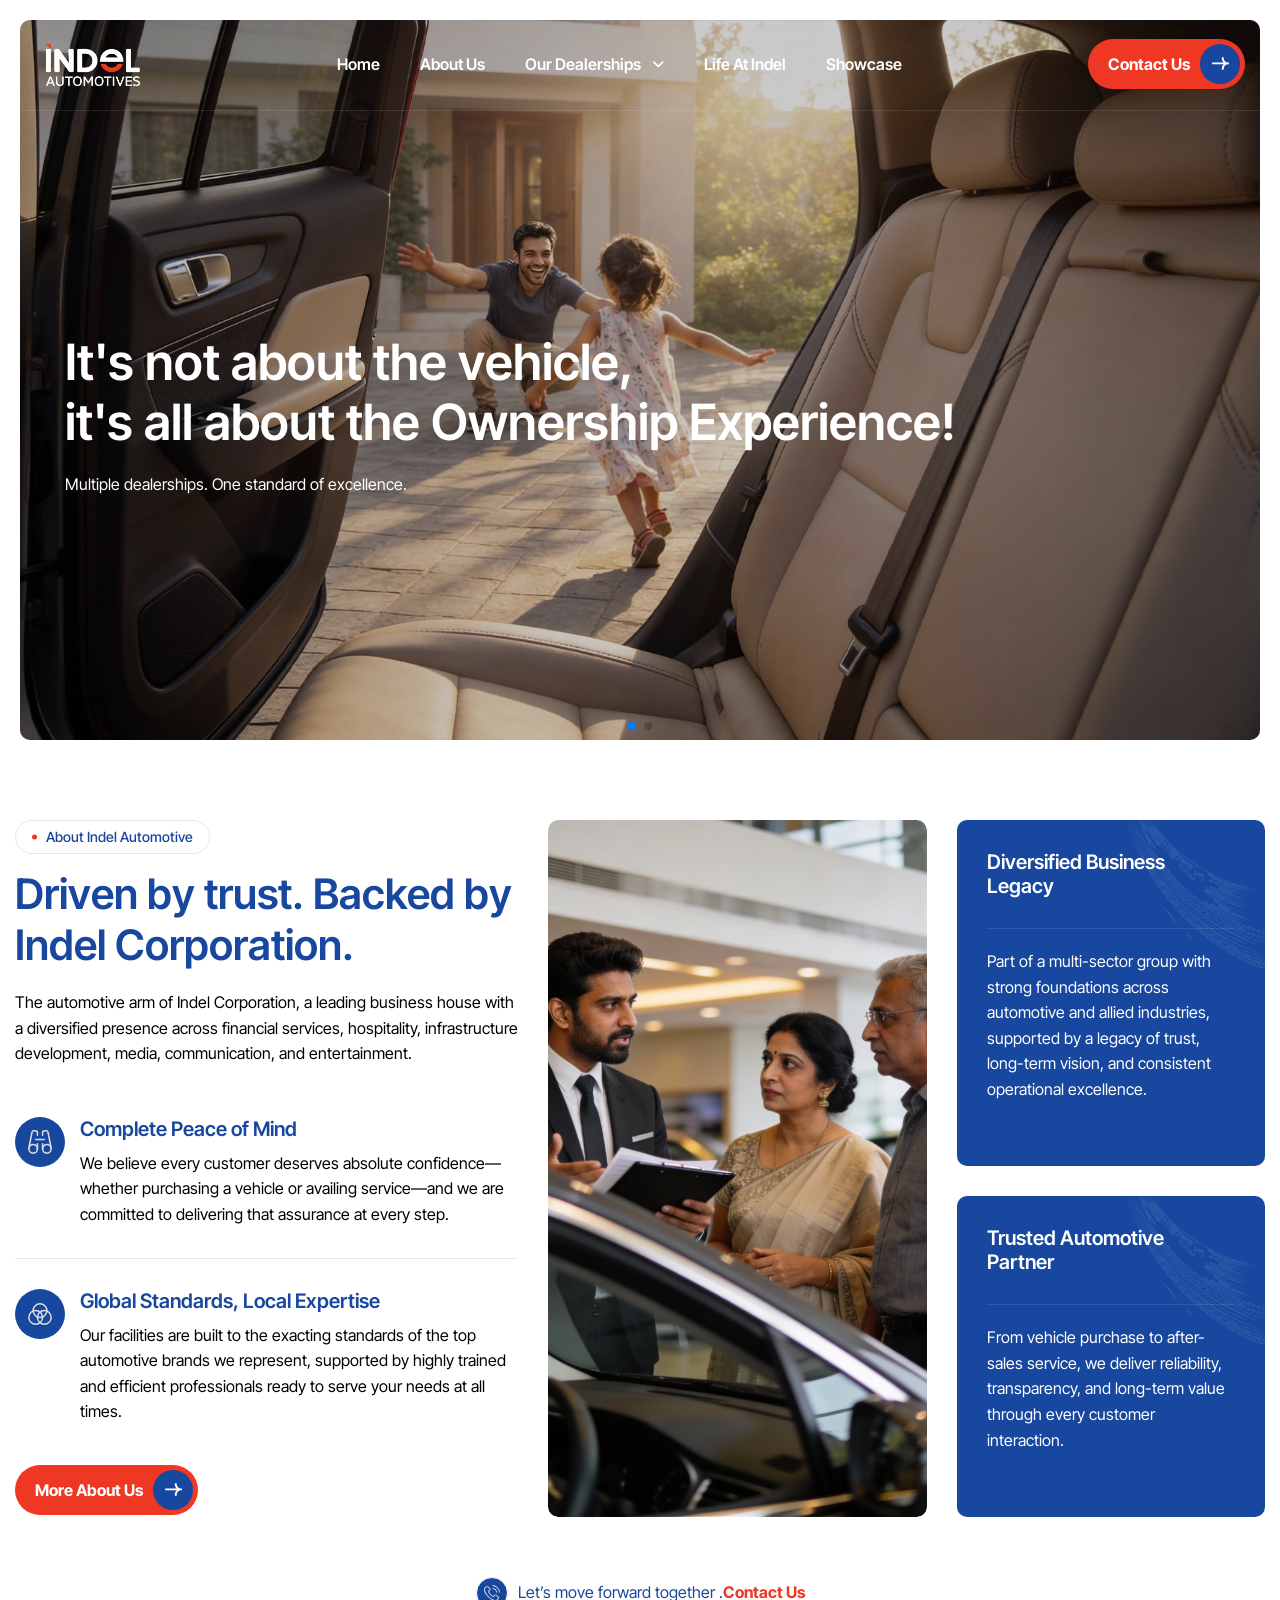
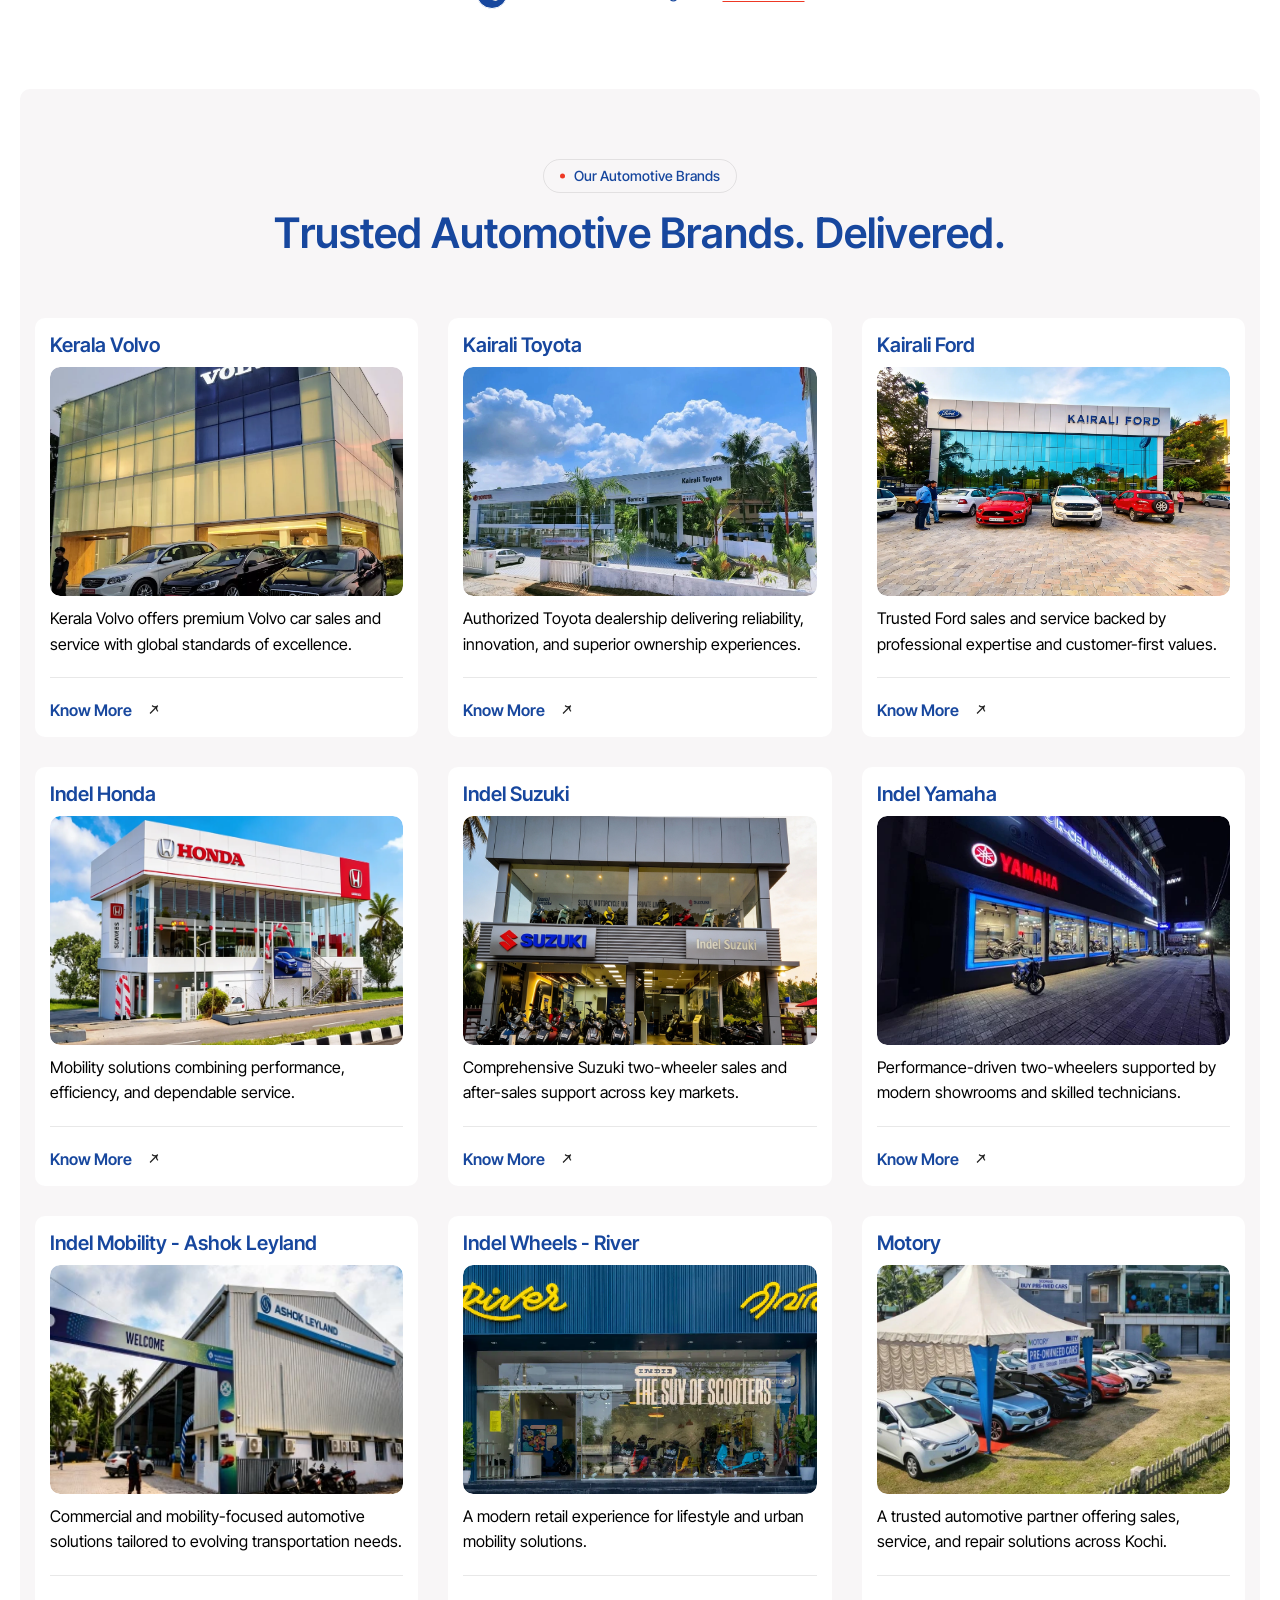
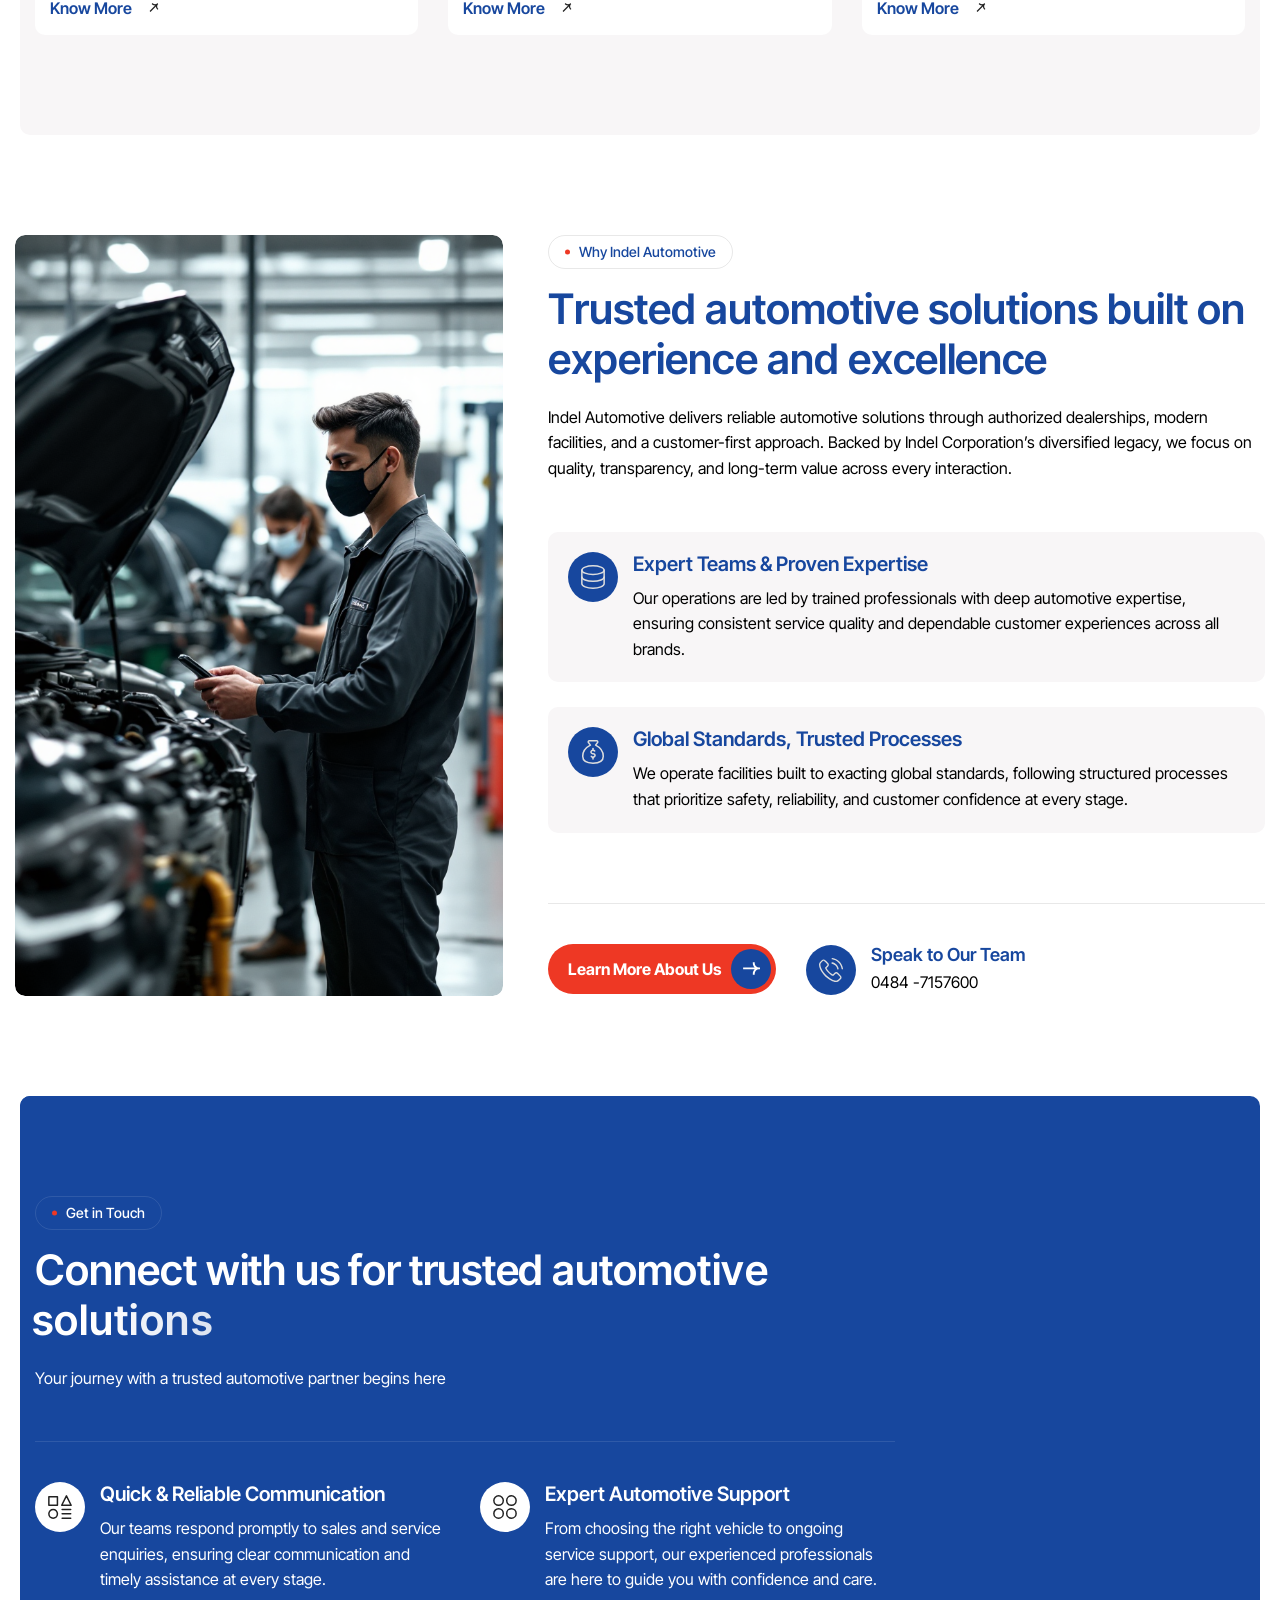
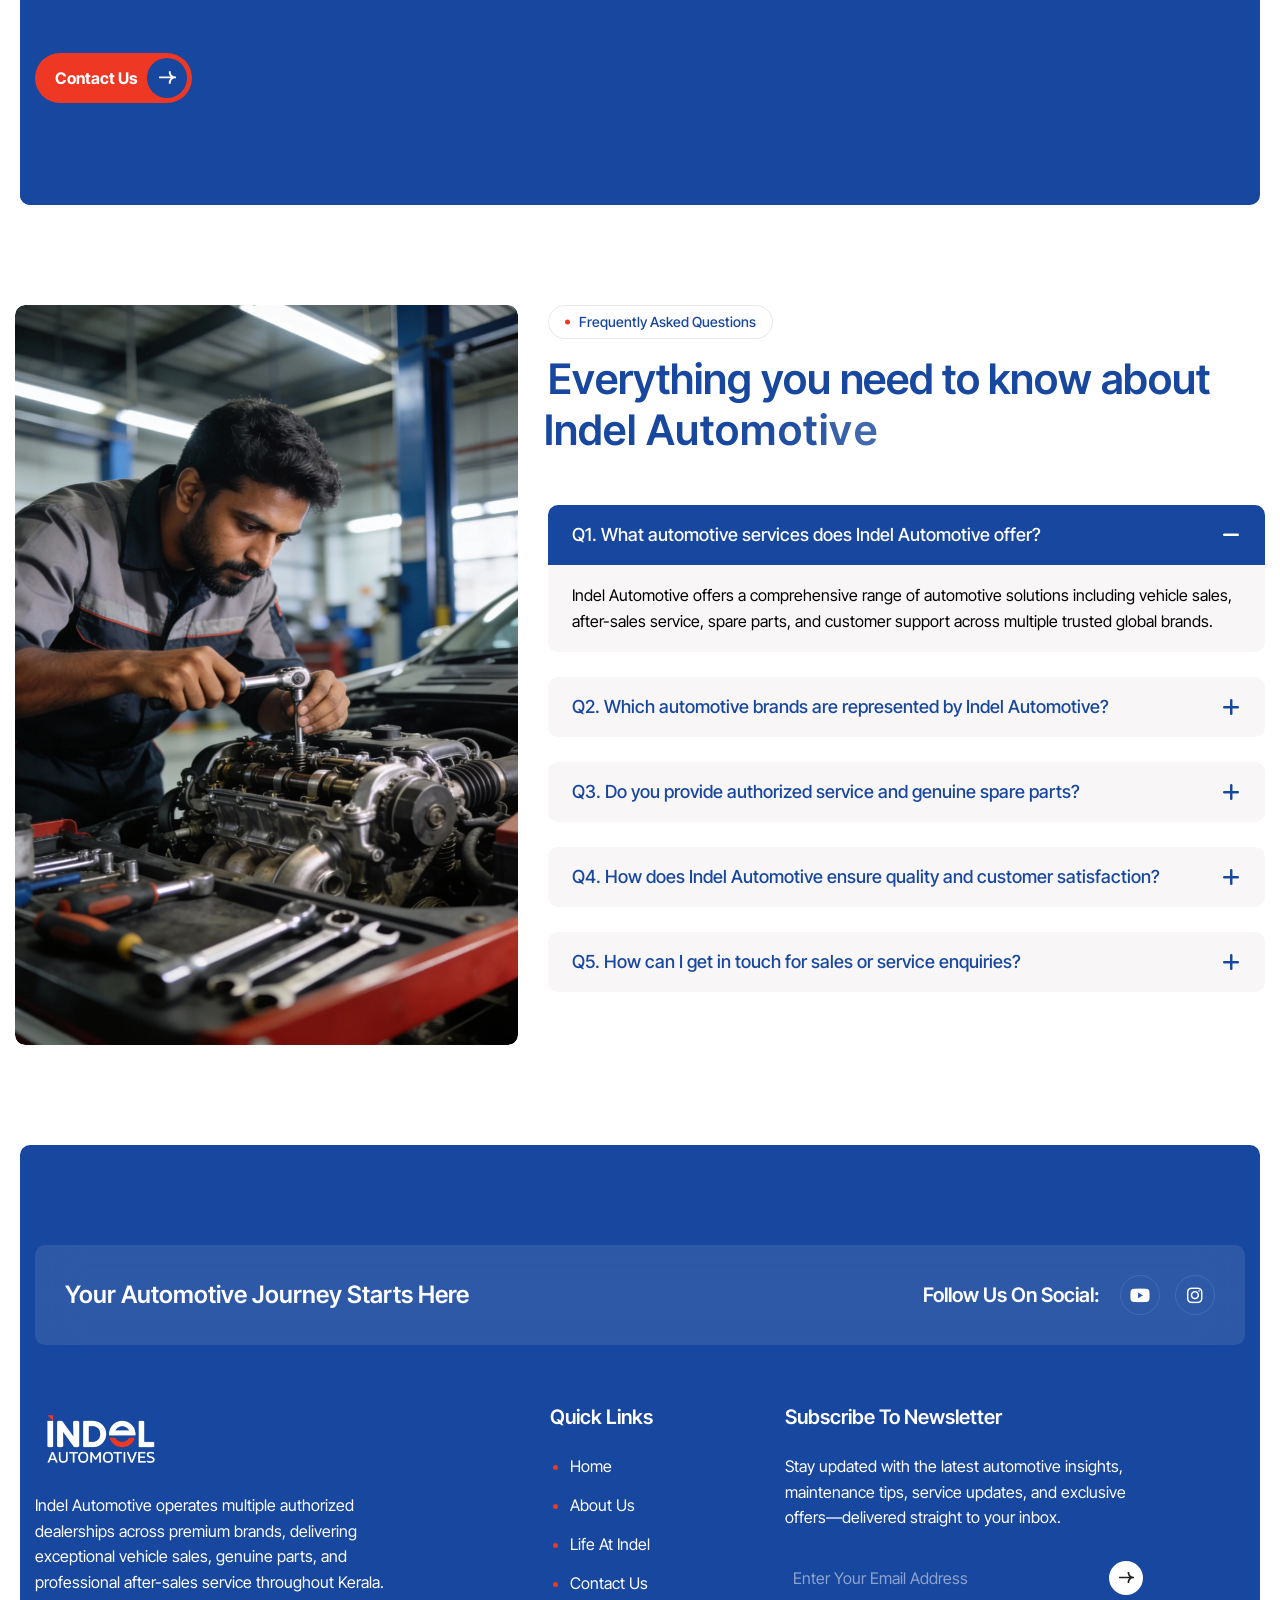
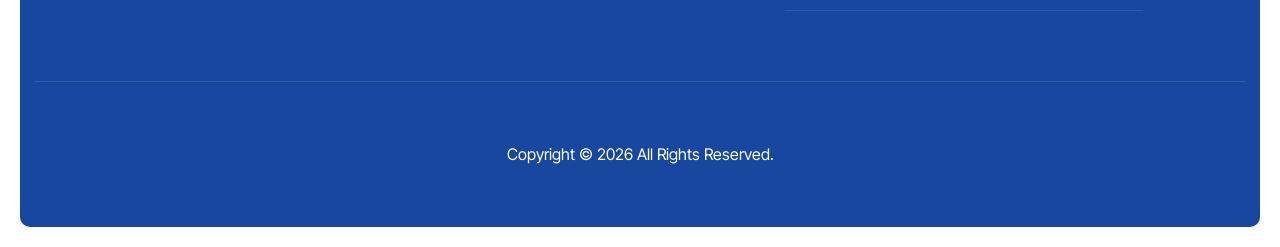
==== index.html @ 5152fe46 "meta title update" ====
<!doctype html>
<html lang="zxx">
  <head>
    <!-- Meta -->
    <meta charset="utf-8" />
    <meta http-equiv="X-UA-Compatible" content="IE=edge" />
    <meta
      name="viewport"
      content="width=device-width, initial-scale=1.0, maximum-scale=1"
    />
    <meta
      name="description"
      content="Indel Automotives offers trusted vehicle sales, after-sales service, and genuine parts across major brands in Kerala. Experience excellence in automotive ownership."
    />
    <meta name="keywords" content="" />
    <meta name="author" content="Awaiken" />
    <!-- Page Title -->
    <title>Indel Automotives</title>
    <link rel="canonical" href="https://indelauto.com" />
    <!-- Favicon Icon -->
    <link
      rel="shortcut icon"
      type="image/x-icon"
      href="images/fav-Icon-2.png"
    />

    <!-- Google reCapthca-->
    <script src="https://www.google.com/recaptcha/api.js" async defer></script>
    <!-- Google reCapthca-->
    <script src="https://www.google.com/recaptcha/api.js" async defer></script>
    <!-- Google Fonts Css-->
    <link rel="preconnect" href="https://fonts.googleapis.com" />
    <link rel="preconnect" href="https://fonts.gstatic.com" crossorigin />
    <link
      href="https://fonts.googleapis.com/css2?family=Inter+Tight:ital,wght@0,100..900;1,100..900&display=swap"
      rel="stylesheet"
    />
    <!-- Bootstrap Css -->
    <link href="css/bootstrap.min.css" rel="stylesheet" media="screen" />
    <!-- SlickNav Css -->
    <link href="css/slicknav.min.css" rel="stylesheet" />
    <!-- Swiper Css -->
    <link rel="stylesheet" href="css/swiper-bundle.min.css" />
    <!-- Font Awesome Icon Css-->
    <link href="css/all.min.css" rel="stylesheet" media="screen" />
    <!-- Animated Css -->
    <link href="css/animate.css" rel="stylesheet" />
    <!-- Magnific Popup Core Css File -->
    <link rel="stylesheet" href="css/magnific-popup.css" />
    <!-- Mouse Cursor Css File -->
    <link rel="stylesheet" href="css/mousecursor.css" />
    <!-- Main Custom Css -->
    <link href="css/custom.css" rel="stylesheet" media="screen" />
  </head>
  <body>
    <!-- Preloader Start -->
    <div class="preloader">
      <div class="loading-container">
        <div class="loading"></div>
        <div id="loading-icon">
          <img src="images/automotive_logo.png" alt="" />
        </div>
      </div>
    </div>
    <!-- Preloader End -->

    <!-- Header Start -->
    <header class="main-header">
      <div class="header-sticky bg-section">
        <nav class="navbar navbar-expand-lg">
          <div class="container">
            <!-- Logo Start -->
            <a class="navbar-brand" href="./">
              <img src="images/automotive_logo.png" alt="Logo" />
            </a>
            <!-- Logo End -->

            <!-- Main Menu Start -->
            <div class="collapse navbar-collapse main-menu">
              <div class="nav-menu-wrapper">
                <ul class="navbar-nav mr-auto" id="menu">
                  <li class="nav-item">
                    <a class="nav-link" href="index.html">Home</a>
                  </li>
                  <li class="nav-item">
                    <a class="nav-link" href="/about-us">About Us</a>
                    <!-- <li class="nav-item"><a class="nav-link" href="/contact-us">Contact Us</a></li> -->
                  </li>

                  <li class="nav-item submenu">
                    <a class="nav-link" href="#">Our Dealerships </a>
                    <ul>
                      <li class="nav-item">
                        <a class="nav-link" href="/kerala-volvo"
                          >Kerala Volvo</a
                        >
                      </li>
                      <li class="nav-item">
                        <a class="nav-link" href="/kairali-toyota"
                          >Kairali Toyota</a
                        >
                      </li>
                      <li class="nav-item">
                        <a class="nav-link" href="/kairali-ford"
                          >Kairali Ford</a
                        >
                      </li>
                      <li class="nav-item">
                        <a class="nav-link" href="/indel-honda">Indel Honda</a>
                      </li>
                      <li class="nav-item">
                        <a class="nav-link" href="indel-suzuki">Indel Suzuki</a>
                      </li>
                      <li class="nav-item">
                        <a class="nav-link" href="/indel-yamaha"
                          >Indel Yamaha</a
                        >
                      </li>
                      <li class="nav-item">
                        <a class="nav-link" href="/indel-mobility"
                          >Indel Mobility - Ashok Leyland</a
                        >
                      </li>
                      <li class="nav-item">
                        <a class="nav-link" href="/indel-wheels"
                          >Indel Wheels - River</a
                        >
                      </li>
                      <li class="nav-item">
                        <a class="nav-link" href="/motory">Motory</a>
                      </li>
                    </ul>
                  </li>
                  <li class="nav-item">
                    <a class="nav-link" href="/life-at-indel">Life At Indel</a>
                  </li>
                  <li class="nav-item">
                    <a class="nav-link" href="/showcase">Showcase</a>
                  </li>
                  <!-- <li class="nav-item"><a class="nav-link" href="service-booking.html">Service Booking</a></li> -->
                  <!-- <li class="nav-item submenu"><a class="nav-link" href="#">Pages</a>
                                    <ul>
                                        <li class="nav-item"><a class="nav-link" href="course-single.html">Courses Details</a></li>
                                        <li class="nav-item"><a class="nav-link" href="blog-single.html">Blog Details</a></li>
                                        <li class="nav-item"><a class="nav-link" href="team.html">Our Team</a></li>
                                        <li class="nav-item"><a class="nav-link" href="team-single.html">Team Details</a></li>
                                        <li class="nav-item"><a class="nav-link" href="pricing.html">Pricing Plan</a></li>
                                        <li class="nav-item"><a class="nav-link" href="testimonials.html">Testimonials</a></li>
                                        <li class="nav-item"><a class="nav-link" href="image-gallery.html">Image Gallery</a></li>
                                        <li class="nav-item"><a class="nav-link" href="video-gallery.html">Video Gallery</a></li>
                                        <li class="nav-item"><a class="nav-link" href="faqs.html">FAQs</a></li>
                                        <li class="nav-item"><a class="nav-link" href="404.html">404</a></li>
                                    </ul>
                                </li> -->
                </ul>
              </div>

              <!-- Header Btn Start -->
              <div class="header-btn">
                <a href="/contact-us" class="btn-default btn-highlighted"
                  >Contact Us</a
                >
              </div>
              <!-- Header Btn End -->
            </div>
            <!-- Main Menu End -->
            <div class="navbar-toggle"></div>
          </div>
        </nav>
        <div class="responsive-menu"></div>
      </div>
    </header>
    <!-- Header End -->

    <!-- Hero Section Start -->
    <div class="home-banner-slider wow fadeInUp" data-wow-delay="0.2s">
      <div class="swiper">
        <div class="swiper-wrapper">
          <div class="swiper-slide">
            <div class="hero hero-1 bg-section dark-section parallaxie">
              <div class="container">
                <div class="row">
                  <div class="">
                    <!-- Hero Content Start -->
                    <div class="hero-content">
                      <!-- Hero Sub Heading Start -->
                      <!-- <div class="hero-sub-heading wow fadeInUp"> -->
                      <!-- Satisfy Client Images Start -->
                      <!-- <div class="satisfy-client-images">
                                <div class="satisfy-client-image">
                                    <figure class="image-anime">
                                        <img src="images/author-1.jpg" alt="">
                                    </figure>
                                </div>
                                <div class="satisfy-client-image">
                                    <figure class="image-anime">
                                        <img src="images/author-2.jpg" alt="">
                                    </figure>
                                </div>
                                <div class="satisfy-client-image">
                                    <figure class="image-anime">
                                        <img src="images/author-3.jpg" alt="">
                                    </figure>
                                </div>
                                 <div class="satisfy-client-image">
                                    <figure class="image-anime">
                                        <img src="images/author-4.jpg" alt="">
                                    </figure>
                                </div>
                            </div> -->
                      <!-- Satisfy Client Images End -->

                      <!-- Satisfy Client Content Start -->
                      <!-- <div class="satisfy-client-content">
                                <p>Master the Road with Confidence</p>
                            </div> -->
                      <!-- Satisfy Client Content End -->
                      <!-- </div> -->
                      <!-- Hero Sub Heading End -->

                      <!-- Section Title Start -->
                      <div class="section-title">
                        <h1 class="text-anime-style-3">
                          It's not about the vehicle,<br />
                          it's all about the Ownership Experience!
                        </h1>
                        <p class="wow fadeInUp" data-wow-delay="0.2s">
                          Multiple dealerships. One standard of excellence.
                        </p>
                      </div>
                      <!-- Section Title End -->

                      <!-- Hero Content Body Start -->
                      <div
                        class="hero-content-body wow fadeInUp"
                        data-wow-delay="0.4s"
                      >
                        <!-- Hero Button Start -->
                        <!-- <div class="hero-btn">
                                <a href="/contact-us" class="btn-default btn-highlighted">Book A Free Trail</a>
                            </div> -->
                        <!-- Hero Button End -->

                        <!-- Video Play Button Start -->
                        <!-- <div class="video-play-button">
                                <a href="https://www.youtube.com/watch?v=Y-x0efG1seA" class="popup-video" data-cursor-text="Play">
                                    <i class="fa-solid fa-play"></i>
                                </a>
                                <h3>Watch Our Video</h3>
                            </div> -->
                        <!-- Video Play Button End -->
                      </div>
                      <!-- Hero Content Body End -->

                      <!-- Hero Content Footer Start -->

                      <!-- Hero Content Footer End -->
                    </div>
                    <!-- Hero Content End -->
                  </div>

                  <div class="col-xl-5">
                    <!-- Hero Image Box Start -->

                    <!-- Hero Image Box End -->
                  </div>
                </div>
              </div>
            </div>
          </div>
          <div class="swiper-slide">
            <div class="hero hero-2 bg-section dark-section parallaxie">
              <div class="container">
                <div class="row">
                  <div class="">
                    <!-- Hero Content Start -->
                    <div class="hero-content">
                      <!-- Hero Sub Heading Start -->
                      <!-- <div class="hero-sub-heading wow fadeInUp"> -->
                      <!-- Satisfy Client Images Start -->
                      <!-- <div class="satisfy-client-images">
                                <div class="satisfy-client-image">
                                    <figure class="image-anime">
                                        <img src="images/author-1.jpg" alt="">
                                    </figure>
                                </div>
                                <div class="satisfy-client-image">
                                    <figure class="image-anime">
                                        <img src="images/author-2.jpg" alt="">
                                    </figure>
                                </div>
                                <div class="satisfy-client-image">
                                    <figure class="image-anime">
                                        <img src="images/author-3.jpg" alt="">
                                    </figure>
                                </div>
                                 <div class="satisfy-client-image">
                                    <figure class="image-anime">
                                        <img src="images/author-4.jpg" alt="">
                                    </figure>
                                </div>
                            </div> -->
                      <!-- Satisfy Client Images End -->

                      <!-- Satisfy Client Content Start -->
                      <!-- <div class="satisfy-client-content">
                                <p>Master the Road with Confidence</p>
                            </div> -->
                      <!-- Satisfy Client Content End -->
                      <!-- </div> -->
                      <!-- Hero Sub Heading End -->

                      <!-- Section Title Start -->
                      <div class="section-title">
                        <h1 class="text-anime-style-3">
                          Beyond the vehicle,<br />
                          exceptional ownership awaits.
                        </h1>
                        <p class="wow fadeInUp" data-wow-delay="0.2s">
                          Multiple dealerships. One standard of care.
                        </p>
                      </div>
                      <!-- Section Title End -->

                      <!-- Hero Content Body Start -->
                      <div
                        class="hero-content-body wow fadeInUp"
                        data-wow-delay="0.4s"
                      >
                        <!-- Hero Button Start -->
                        <!-- <div class="hero-btn">
                                <a href="/contact-us" class="btn-default btn-highlighted">Book A Free Trail</a>
                            </div> -->
                        <!-- Hero Button End -->

                        <!-- Video Play Button Start -->
                        <!-- <div class="video-play-button">
                                <a href="https://www.youtube.com/watch?v=Y-x0efG1seA" class="popup-video" data-cursor-text="Play">
                                    <i class="fa-solid fa-play"></i>
                                </a>
                                <h3>Watch Our Video</h3>
                            </div> -->
                        <!-- Video Play Button End -->
                      </div>
                      <!-- Hero Content Body End -->

                      <!-- Hero Content Footer Start -->

                      <!-- Hero Content Footer End -->
                    </div>
                    <!-- Hero Content End -->
                  </div>

                  <div class="col-xl-5">
                    <!-- Hero Image Box Start -->

                    <!-- Hero Image Box End -->
                  </div>
                </div>
              </div>
            </div>
          </div>
        </div>
        <div class="swiper-pagination"></div>
      </div>
    </div>
    <!-- Hero Section End -->

    <!-- About Us Section Start -->
    <div class="about-us">
      <div class="container">
        <div class="row">
          <div class="col-xl-5">
            <!-- About Us Content Start -->
            <div class="about-us-content">
              <!-- Section Title Start -->
              <div class="section-title">
                <h3 class="wow fadeInUp">About Indel Automotive</h3>
                <h2 class="text-anime-style-3">
                  Driven by trust. Backed by Indel Corporation.
                </h2>
                <p class="wow fadeInUp" data-wow-delay="0.2s">
                  The automotive arm of Indel Corporation, a leading business
                  house with a diversified presence across financial services,
                  hospitality, infrastructure development, media, communication,
                  and entertainment.
                </p>
              </div>
              <!-- Section Title End -->

              <!-- About Us Item List Start -->
              <div
                class="about-us-item-list wow fadeInUp"
                data-wow-delay="0.4s"
              >
                <!-- About Us Item Start -->
                <div class="about-us-item">
                  <div class="icon-box">
                    <img src="images/icon-about-us-1.svg" alt="" />
                  </div>
                  <div class="about-us-item-content">
                    <h3>Complete Peace of Mind</h3>
                    <p>
                      We believe every customer deserves absolute
                      confidence—whether purchasing a vehicle or availing
                      service—and we are committed to delivering that assurance
                      at every step.
                    </p>
                  </div>
                </div>
                <!-- About Us Item End -->

                <!-- About Us Item Start -->
                <div class="about-us-item">
                  <div class="icon-box">
                    <img src="images/icon-about-us-2.svg" alt="" />
                  </div>
                  <div class="about-us-item-content">
                    <h3>Global Standards, Local Expertise</h3>
                    <p>
                      Our facilities are built to the exacting standards of the
                      top automotive brands we represent, supported by highly
                      trained and efficient professionals ready to serve your
                      needs at all times.
                    </p>
                  </div>
                </div>
                <!-- About Us Item End -->
              </div>
              <!-- About Us Item List End -->

              <!-- About Us Btn Start -->
              <div class="about-us-btn wow fadeInUp" data-wow-delay="0.6s">
                <a href="/about-us" class="btn-default">More About Us</a>
              </div>
              <!-- About Us Btn End -->
            </div>
            <!-- About Us Content End -->
          </div>

          <div class="col-xl-7">
            <!-- About us Image Box Start -->
            <div class="about-us-image-box">
              <!-- About Us Image Start -->
              <div class="about-us-image">
                <figure class="image-anime reveal">
                  <img src="images/banner2new.webp" alt="" />
                </figure>
              </div>
              <!-- About Us Image End -->

              <!-- About Info Item Box Start -->
              <div class="about-info-item-list">
                <!-- About Info Item Box Start -->
                <div class="about-info-item box-2 wow fadeInUp">
                  <!-- About Info Item Box Content Start -->
                  <div class="about-us-item-counter">
                    <h2>Diversified Business Legacy</h2>
                  </div>
                  <div class="about-info-item-content">
                    <p>
                      Part of a multi-sector group with strong foundations
                      across automotive and allied industries, supported by a
                      legacy of trust, long-term vision, and consistent
                      operational excellence.
                    </p>
                  </div>
                  <!-- About Info Item Box Content End -->
                </div>
                <!-- About Info Item Box End -->

                <!-- About Info Item Box Start -->
                <div
                  class="about-info-item box-2 wow fadeInUp"
                  data-wow-delay="0.2s"
                >
                  <!-- About Us Item Counter Start -->
                  <div class="about-us-item-counter">
                    <h2>Trusted Automotive Partner</h2>
                  </div>
                  <!-- About Us Item Counter End -->

                  <!-- About Us Item Content Start -->
                  <div class="about-info-item-content">
                    <p>
                      From vehicle purchase to after-sales service, we deliver
                      reliability, transparency, and long-term value through
                      every customer interaction.
                    </p>
                  </div>
                  <!-- About Us Item Content End -->
                </div>
                <!-- About Info Item Box End -->
              </div>
              <!-- About Info Item Box End -->
            </div>
            <!-- About us Image Box End -->
          </div>

          <div class="col-lg-12">
            <!-- Why Choose Us Footer Start -->
            <div
              class="about-us-footer-text wow fadeInUp"
              data-wow-delay="0.4s"
            >
              <!-- Why Choose Us Footer List Start -->
              <!-- <div class="about-us-footer-list">
                            <ul>
                                <li>Driving School</li>
                                <li>Beginner Driving Course</li>
                                <li>Certified Driving Instructor</li>
                                <li>Affordable Driving Class</li>
                            </ul>
                        </div> -->
              <!-- Why Choose Us Footer List End -->

              <!-- Section Footer Text Start -->
              <div class="section-footer-text section-satisfy-img">
                <!-- Satisfy Client Images Start -->
                <div class="satisfy-client-images">
                  <!-- <div class="satisfy-client-image">
                                    <figure class="image-anime">
                                        <img src="images/author-1.jpg" alt="">
                                    </figure>
                                </div> -->
                  <div class="satisfy-client-image add-more">
                    <img src="images/icon-phone-primary.svg" alt="" />
                  </div>
                </div>
                <!-- Satisfy Client Images End -->
                <p>
                  Let’s move forward together .<a href="/contact-us"
                    >Contact Us</a
                  >
                </p>
              </div>
              <!-- Section Footer Text End -->
            </div>
            <!-- Why Choose Us Footer End -->
          </div>
        </div>
      </div>
    </div>
    <!-- About Us Section End -->

    <!-- Our Courses Section Start -->
    <div class="our-courses bg-section">
      <div class="container">
        <div class="row section-row">
          <div class="col-lg-12">
            <!-- Section Title Start -->
            <div class="section-title section-title-center">
              <h3 class="wow fadeInUp">Our Automotive Brands</h3>
              <h2 class="text-anime-style-3">
                Trusted Automotive Brands. Delivered.
              </h2>
            </div>
            <!-- Section Title End -->
          </div>
        </div>

        <div class="row">
          <div class="col-12 col-md-6 col-lg-4">
            <!-- Course Item Start -->
            <div class="course-item wow fadeInUp">
              <!-- Course Item Header Start -->
              <div class="course-item-header">
                <div class="course-item-content">
                  <h2><a href="/kerala-volvo">Kerala Volvo</a></h2>
                  <!-- Course Item Image Start -->
                  <div class="course-item-image-box">
                    <div class="course-item-image">
                      <a href="/kerala-volvo" data-cursor-text="Know More">
                        <figure class="image-anime">
                          <img src="images/kerala-volvo.jpg.webp" alt="" />
                        </figure>
                      </a>
                    </div>
                  </div>
                  <!-- Course Item Image End -->
                  <p>
                    Kerala Volvo offers premium Volvo car sales and service with
                    global standards of excellence.
                  </p>
                </div>
                <div class="course-item-btn">
                  <a href="/kerala-volvo" class="readmore-btn">Know more</a>
                </div>
              </div>
              <!-- Course Item Header End -->
            </div>
            <!-- Course Item End -->
          </div>
          <div class="col-12 col-md-6 col-lg-4">
            <!-- Course Item Start -->
            <div class="course-item wow fadeInUp">
              <!-- Course Item Header Start -->
              <div class="course-item-header">
                <div class="course-item-content">
                  <h2><a href="/kairali-toyota">Kairali Toyota</a></h2>
                  <!-- Course Item Image Start -->
                  <div class="course-item-image-box">
                    <div class="course-item-image">
                      <a href="/kairali-toyota" data-cursor-text="Know More">
                        <figure class="image-anime">
                          <img src="images/kairali-toyota-1.webp" alt="" />
                        </figure>
                      </a>
                    </div>
                  </div>
                  <!-- Course Item Image End -->
                  <p>
                    Authorized Toyota dealership delivering reliability,
                    innovation, and superior ownership experiences.
                  </p>
                </div>
                <div class="course-item-btn">
                  <a href="/kairali-toyota" class="readmore-btn">Know more</a>
                </div>
              </div>
              <!-- Course Item Header End -->
            </div>
            <!-- Course Item End -->
          </div>
          <div class="col-12 col-md-6 col-lg-4">
            <!-- Course Item Start -->
            <div class="course-item wow fadeInUp">
              <!-- Course Item Header Start -->
              <div class="course-item-header">
                <div class="course-item-content">
                  <h2><a href="/kairali-ford">Kairali Ford</a></h2>
                  <!-- Course Item Image Start -->
                  <div class="course-item-image-box">
                    <div class="course-item-image">
                      <a href="/kairali-ford" data-cursor-text="Know More">
                        <figure class="image-anime">
                          <img src="images/kairali-ford-3.webp" alt="" />
                        </figure>
                      </a>
                    </div>
                  </div>
                  <!-- Course Item Image End -->
                  <p>
                    Trusted Ford sales and service backed by professional
                    expertise and customer-first values.
                  </p>
                </div>
                <div class="course-item-btn">
                  <a href="/kairali-ford" class="readmore-btn">Know more</a>
                </div>
              </div>
              <!-- Course Item Header End -->
            </div>
            <!-- Course Item End -->
          </div>
          <div class="col-12 col-md-6 col-lg-4">
            <!-- Course Item Start -->
            <div class="course-item wow fadeInUp">
              <!-- Course Item Header Start -->
              <div class="course-item-header">
                <div class="course-item-content">
                  <h2><a href="/indel-honda">Indel Honda</a></h2>
                  <!-- Course Item Image Start -->
                  <div class="course-item-image-box">
                    <div class="course-item-image">
                      <a href="/indel-honda" data-cursor-text="Know More">
                        <figure class="image-anime">
                          <img src="images/indel-honda.webp" alt="" />
                        </figure>
                      </a>
                    </div>
                  </div>
                  <!-- Course Item Image End -->
                  <p>
                    Mobility solutions combining performance, efficiency, and
                    dependable service.
                  </p>
                </div>
                <div class="course-item-btn">
                  <a href="/indel-honda" class="readmore-btn">Know more</a>
                </div>
              </div>
              <!-- Course Item Header End -->
            </div>
            <!-- Course Item End -->
          </div>
          <div class="col-12 col-md-6 col-lg-4">
            <!-- Course Item Start -->
            <div class="course-item wow fadeInUp">
              <!-- Course Item Header Start -->
              <div class="course-item-header">
                <div class="course-item-content">
                  <h2><a href="/indel-suzuki">Indel Suzuki</a></h2>
                  <!-- Course Item Image Start -->
                  <div class="course-item-image-box">
                    <div class="course-item-image">
                      <a href="/indel-suzuki" data-cursor-text="Know More">
                        <figure class="image-anime">
                          <img src="images/indel-suzuki.webp" alt="" />
                        </figure>
                      </a>
                    </div>
                  </div>
                  <!-- Course Item Image End -->
                  <p>
                    Comprehensive Suzuki two-wheeler sales and after-sales
                    support across key markets.
                  </p>
                </div>
                <div class="course-item-btn">
                  <a href="/indel-suzuki" class="readmore-btn">Know more</a>
                </div>
              </div>
              <!-- Course Item Header End -->
            </div>
            <!-- Course Item End -->
          </div>
          <div class="col-12 col-md-6 col-lg-4">
            <!-- Course Item Start -->
            <div class="course-item wow fadeInUp">
              <!-- Course Item Header Start -->
              <div class="course-item-header">
                <div class="course-item-content">
                  <h2><a href="/indel-yamaha">Indel Yamaha</a></h2>
                  <!-- Course Item Image Start -->
                  <div class="course-item-image-box">
                    <div class="course-item-image">
                      <a href="/indel-yamaha" data-cursor-text="Know More">
                        <figure class="image-anime">
                          <img src="images/yamaha.webp" alt="" />
                        </figure>
                      </a>
                    </div>
                  </div>
                  <!-- Course Item Image End -->
                  <p>
                    Performance-driven two-wheelers supported by modern
                    showrooms and skilled technicians.
                  </p>
                </div>
                <div class="course-item-btn">
                  <a href="/indel-yamaha" class="readmore-btn">Know more</a>
                </div>
              </div>
              <!-- Course Item Header End -->
            </div>
            <!-- Course Item End -->
          </div>
          <div class="col-12 col-md-6 col-lg-4">
            <!-- Course Item Start -->
            <div class="course-item wow fadeInUp">
              <!-- Course Item Header Start -->
              <div class="course-item-header">
                <div class="course-item-content">
                  <h2>
                    <a href="/indel-mobility">Indel Mobility - Ashok Leyland</a>
                  </h2>
                  <!-- Course Item Image Start -->
                  <div class="course-item-image-box">
                    <div class="course-item-image">
                      <a href="/indel-mobility" data-cursor-text="Know More">
                        <figure class="image-anime">
                          <img src="images/indelmobility.webp" alt="" />
                        </figure>
                      </a>
                    </div>
                  </div>
                  <!-- Course Item Image End -->
                  <p>
                    Commercial and mobility-focused automotive solutions
                    tailored to evolving transportation needs.
                  </p>
                </div>
                <div class="course-item-btn">
                  <a href="/indel-mobility" class="readmore-btn">Know more</a>
                </div>
              </div>
              <!-- Course Item Header End -->
            </div>
            <!-- Course Item End -->
          </div>
          <div class="col-12 col-md-6 col-lg-4">
            <!-- Course Item Start -->
            <div class="course-item wow fadeInUp">
              <!-- Course Item Header Start -->
              <div class="course-item-header">
                <div class="course-item-content">
                  <h2><a href="/indel-wheels">Indel Wheels - River</a></h2>
                  <!-- Course Item Image Start -->
                  <div class="course-item-image-box">
                    <div class="course-item-image">
                      <a href="/indel-wheels" data-cursor-text="Know More">
                        <figure class="image-anime">
                          <img src="images/river-img.webp" alt="" />
                        </figure>
                      </a>
                    </div>
                  </div>
                  <!-- Course Item Image End -->
                  <p>
                    A modern retail experience for lifestyle and urban mobility
                    solutions.
                  </p>
                </div>
                <div class="course-item-btn">
                  <a href="/indel-wheels" class="readmore-btn">Know more</a>
                </div>
              </div>
              <!-- Course Item Header End -->
            </div>
            <!-- Course Item End -->
          </div>
          <div class="col-12 col-md-6 col-lg-4">
            <!-- Course Item Start -->
            <div class="course-item wow fadeInUp">
              <!-- Course Item Header Start -->
              <div class="course-item-header">
                <div class="course-item-content">
                  <h2><a href="/motory">Motory</a></h2>
                  <!-- Course Item Image Start -->
                  <div class="course-item-image-box">
                    <div class="course-item-image">
                      <a href="/motory" data-cursor-text="Know More">
                        <figure class="image-anime">
                          <img src="images/motory-page.webp" alt="" />
                        </figure>
                      </a>
                    </div>
                  </div>
                  <!-- Course Item Image End -->
                  <p>
                    A trusted automotive partner offering sales, service, and
                    repair solutions across Kochi.
                  </p>
                </div>
                <div class="course-item-btn">
                  <a href="/motory" class="readmore-btn">Know more</a>
                </div>
              </div>
              <!-- Course Item Header End -->
            </div>
            <!-- Course Item End -->
          </div>
        </div>
      </div>
    </div>
    <!-- Our Coursess Section End -->

    <!-- why choose Us Section Start -->
    <div class="why-choose-us">
      <div class="container">
        <div class="row">
          <div class="col-xl-5">
            <!-- Why Choose Us Image Box Start -->
            <div class="why-choose-us-image-box wow fadeInUp">
              <!-- Why Choose Us Image Start -->
              <div class="why-choose-us-image">
                <figure class="image-anime">
                  <img src="images/d34.webp" alt="" />
                </figure>
              </div>
              <!-- Why Choose Us Image End -->

              <!-- Why Choose Rtaing Box Start -->
              <!-- <div class="why-choose-rating-box">
                            <div class="icon-box">
                                <img src="images/icon-why-choose-rating.svg" alt="">
                            </div>
                            <div class="why-choose-rating-info">
                                <div class="why-choose-rating-header">
                                    <h2><span class="counter">4.9</span>/5</h2>
                                    <p>
                                        <i class="fa fa-solid fa-star"></i>
                                        <i class="fa fa-solid fa-star"></i>
                                        <i class="fa fa-solid fa-star"></i>
                                        <i class="fa fa-solid fa-star"></i>
                                        <i class="fa fa-solid fa-star"></i>
                                    </p>
                                </div>
                                <div class="why-choose-rating-content">
                                    <p>Based on 250 review</p>
                                </div>
                            </div>
                        </div> -->
              <!-- Why Choose Rtaing Box End -->
            </div>
            <!-- Why Choose Us Image Box End -->
          </div>

          <div class="col-xl-7">
            <!-- Why choose Us Content Start -->
            <div class="why-choose-us-content">
              <!-- Section Title Start -->
              <div class="section-title">
                <h3 class="wow fadeInUp">Why Indel Automotive</h3>
                <h2 class="text-anime-style-3">
                  Trusted automotive solutions built on experience and
                  excellence
                </h2>
                <p class="wow fadeInUp" data-wow-delay="0.2s">
                  Indel Automotive delivers reliable automotive solutions
                  through authorized dealerships, modern facilities, and a
                  customer-first approach. Backed by Indel Corporation’s
                  diversified legacy, we focus on quality, transparency, and
                  long-term value across every interaction.
                </p>
              </div>
              <!-- Section Title End -->

              <!-- Why choose Us Body Start -->
              <div
                class="why-choose-us-body wow fadeInUp"
                data-wow-delay="0.4s"
              >
                <!-- Why choose Body Item List Start -->
                <div class="why-choose-body-item-list">
                  <!-- Why Choose Body Item Start -->
                  <div class="why-choose-body-item">
                    <div class="icon-box">
                      <img src="images/icon-why-choose-item-1.svg" alt="" />
                    </div>
                    <div class="why-choose-body-item-content">
                      <h3>Expert Teams & Proven Expertise</h3>
                      <p>
                        Our operations are led by trained professionals with
                        deep automotive expertise, ensuring consistent service
                        quality and dependable customer experiences across all
                        brands.
                      </p>
                    </div>
                  </div>
                  <!-- Why Choose Body Item End -->

                  <!-- Why Choose Body Item Start -->
                  <div class="why-choose-body-item">
                    <div class="icon-box">
                      <img src="images/icon-why-choose-item-2.svg" alt="" />
                    </div>
                    <div class="why-choose-body-item-content">
                      <h3>Global Standards, Trusted Processes</h3>
                      <p>
                        We operate facilities built to exacting global
                        standards, following structured processes that
                        prioritize safety, reliability, and customer confidence
                        at every stage.
                      </p>
                    </div>
                  </div>
                  <!-- Why Choose Body Item End -->
                </div>
                <!-- Why choose Body Item List End -->

                <!-- Why Choose Body Image Box Start -->
                <div class="why-choose-body-image-box">
                  <!-- Why Choose Body Image Start -->
                  <!-- <div class="why-choose-body-image">
                                    <figure class="image-anime">
                                        <img src="images/why-choose-body-image.jpg" alt="">
                                    </figure>
                                </div> -->
                  <!-- Why Choose Body Image End -->

                  <!-- Contact Us Circle Start -->
                  <!-- <div class="contact-us-circle">
                                    <a href="/contact-us">
                                        <img src="images/contact-us-circle-transparent.svg" alt="">
                                    </a>
                                </div> -->
                  <!-- Contact Us Circle End -->
                </div>
                <!-- Why Choose Body Image Box End -->
              </div>
              <!-- Why choose Us Body End -->

              <!-- Why Choose Footer Start  -->
              <div class="why-choose-footer wow fadeInUp" data-wow-delay="0.6s">
                <div class="why-choose-btn">
                  <a href="/about-us" class="btn-default"
                    >Learn More About Us</a
                  >
                </div>
                <div class="why-choose-contact-box">
                  <div class="icon-box">
                    <img src="images/icon-phone-primary.svg" alt="" />
                  </div>
                  <div class="why-choose-contact-box-content">
                    <h3>Speak to Our Team</h3>
                    <p><a href="tel:0484 -7157600">0484 -7157600</a></p>
                  </div>
                </div>
              </div>
              <!-- Why Choose Footer End  -->
            </div>
            <!-- Why choose Us Content End -->
          </div>

          <!-- <div class="col-lg-12"> -->
          <!-- Section Footer Text Start -->
          <!-- <div class="section-footer-text section-satisfy-img wow fadeInUp" data-wow-delay="0.4s"> -->
          <!-- Satisfy Client Images Start -->
          <!-- <div class="satisfy-client-images">
                            <div class="satisfy-client-image">
                                <figure class="image-anime">
                                    <img src="images/author-1.jpg" alt="">
                                </figure>
                            </div>
                            <div class="satisfy-client-image add-more">
                                <img src="images/icon-phone-primary.svg" alt="">
                            </div>
                        </div> -->
          <!-- Satisfy Client Images End -->
          <!-- <p>From your first lesson to a lifetime of safe driving - <a href="/contact-us">we shape confidence that lasts.</a></p>
                        <ul>
                            <li><span class="counter">4.9</span></li>
                            <li>
                                <i class="fa-solid fa-star"></i>
                                <i class="fa-solid fa-star"></i>
                                <i class="fa-solid fa-star"></i>
                                <i class="fa-solid fa-star"></i>
                                <i class="fa-solid fa-star"></i>
                            </li>
                            <li>Over 2000 Reviews</li>
                        </ul>
                    </div> -->
          <!-- Section Footer Text End -->
          <!-- </div> -->
        </div>
      </div>
    </div>
    <!-- why choose Us Section End -->
    <!-- Cta Box Section Start -->
    <div class="cta-box bg-section dark-section parallaxie">
      <div class="container">
        <div class="row">
          <div class="col-lg-12">
            <!-- CTA Box Content Start -->
            <div class="cta-box-content">
              <!-- Section Title Start -->
              <div class="section-title">
                <h3 class="wow fadeInUp">Get in Touch</h3>
                <h2 class="text-anime-style-3">
                  Connect with us for trusted automotive solutions
                </h2>
                <p class="wow fadeInUp" data-wow-delay="0.2s">
                  Your journey with a trusted automotive partner begins here
                </p>
              </div>
              <!-- Section Title End -->

              <!-- CTA Box Items List Start -->
              <div
                class="cta-box-items-list wow fadeInUp"
                data-wow-delay="0.4s"
              >
                <!-- CTA Box Item Start -->
                <div class="cta-box-item">
                  <div class="icon-box">
                    <img src="images/icon-cta-box-item-1.svg" alt="" />
                  </div>
                  <div class="cta-box-item-content">
                    <h3>Quick & Reliable Communication</h3>
                    <p>
                      Our teams respond promptly to sales and service enquiries,
                      ensuring clear communication and timely assistance at
                      every stage.
                    </p>
                  </div>
                </div>
                <!-- CTA Box Item End -->

                <!-- CTA Box Item Start -->
                <div class="cta-box-item">
                  <div class="icon-box">
                    <img src="images/icon-cta-box-item-2.svg" alt="" />
                  </div>
                  <div class="cta-box-item-content">
                    <h3>Expert Automotive Support</h3>
                    <p>
                      From choosing the right vehicle to ongoing service
                      support, our experienced professionals are here to guide
                      you with confidence and care.
                    </p>
                  </div>
                </div>
                <!-- CTA Box Item End -->
              </div>
              <!-- CTA Box Items List End -->

              <!-- CTA Box Btn Start -->
              <div class="cta-box-btn wow fadeInUp" data-wow-delay="0.6s">
                <a href="/contact-us" class="btn-default btn-highlighted"
                  >Contact Us</a
                >
              </div>
              <!-- CTA Box Btn End -->
            </div>
            <!-- CTA Box Content End -->
          </div>
        </div>
      </div>
    </div>
    <!-- Cta Box Section End -->
    <!-- Our Faqs Section Start -->
    <div class="our-faqs">
      <div class="container">
        <div class="row">
          <div class="col-xl-5">
            <!-- Faq Image Box Start -->
            <div class="faq-image-box wow fadeInUp">
              <!-- Faq Image Start-->
              <div class="faq-image">
                <figure class="image-anime">
                  <img src="images/faq-banner-h.webp" alt="" />
                </figure>
              </div>
              <!-- Faq Image End-->

              <!-- Faq Cta Box Start -->
              <!-- <div class="faq-cta-box"> -->
              <!-- Faq Cta Content Box Start -->
              <!-- <div class="faq-cta-content-box">
                                <div class="icon-box">
                                    <img src="images/icon-phone-primary.svg" alt="">
                                </div>
                                <div class="faq-cta-item-content">
                                    <p>Need guidance? Ask our experts.</p>
                                    <h3>Call: <a href="tel:+123456789">+(123) 456-789</a></h3>
                                </div>
                            </div> -->
              <!-- Faq Cta Content Box End -->

              <!-- Faq Contact Btn Start -->
              <!-- <div class="faq-contact-btn">
                                <a href="/contact-us">Contact Now</a>
                            </div> -->
              <!-- Faq Contact Btn End -->
              <!-- </div> -->
              <!-- Faq Cta Box End -->
            </div>
            <!-- Faqs Image Box End -->
          </div>

          <div class="col-xl-7">
            <!-- Faqs Content Start -->
            <div class="faqs-content">
              <!-- Section Title Start -->
              <div class="section-title">
                <h3 class="wow fadeInUp">Frequently Asked Questions</h3>
                <h2 class="text-anime-style-3">
                  Everything you need to know about Indel Automotive
                </h2>
              </div>
              <!-- Section Title End -->

              <!-- FAQ Accordion Start -->
              <div class="faq-accordion" id="accordion">
                <!-- FAQ Item Start -->
                <div class="accordion-item wow fadeInUp">
                  <h2 class="accordion-header" id="heading1">
                    <button
                      class="accordion-button"
                      type="button"
                      data-bs-toggle="collapse"
                      data-bs-target="#collapse1"
                      aria-expanded="true"
                      aria-controls="collapse1"
                    >
                      Q1. What automotive services does Indel Automotive offer?
                    </button>
                  </h2>
                  <div
                    id="collapse1"
                    class="accordion-collapse collapse show"
                    role="region"
                    aria-labelledby="heading1"
                    data-bs-parent="#accordion"
                  >
                    <div class="accordion-body">
                      <p>
                        Indel Automotive offers a comprehensive range of
                        automotive solutions including vehicle sales,
                        after-sales service, spare parts, and customer support
                        across multiple trusted global brands.
                      </p>
                    </div>
                  </div>
                </div>
                <!-- FAQ Item End -->

                <!-- FAQ Item Start -->
                <div class="accordion-item wow fadeInUp" data-wow-delay="0.2s">
                  <h2 class="accordion-header" id="heading2">
                    <button
                      class="accordion-button collapsed"
                      type="button"
                      data-bs-toggle="collapse"
                      data-bs-target="#collapse2"
                      aria-expanded="false"
                      aria-controls="collapse2"
                    >
                      Q2. Which automotive brands are represented by Indel
                      Automotive?
                    </button>
                  </h2>
                  <div
                    id="collapse2"
                    class="accordion-collapse collapse"
                    role="region"
                    aria-labelledby="heading2"
                    data-bs-parent="#accordion"
                  >
                    <div class="accordion-body">
                      <p>
                        Indel Automotive represents a diverse portfolio of
                        leading automotive brands across passenger vehicles,
                        two-wheelers, and mobility solutions, delivered through
                        authorized dealerships and service centers.
                      </p>
                    </div>
                  </div>
                </div>
                <!-- FAQ Item End -->

                <!-- FAQ Item Start -->
                <div class="accordion-item wow fadeInUp" data-wow-delay="0.4s">
                  <h2 class="accordion-header" id="heading3">
                    <button
                      class="accordion-button collapsed"
                      type="button"
                      data-bs-toggle="collapse"
                      data-bs-target="#collapse3"
                      aria-expanded="false"
                      aria-controls="collapse3"
                    >
                      Q3. Do you provide authorized service and genuine spare
                      parts?
                    </button>
                  </h2>
                  <div
                    id="collapse3"
                    class="accordion-collapse collapse"
                    role="region"
                    aria-labelledby="heading3"
                    data-bs-parent="#accordion"
                  >
                    <div class="accordion-body">
                      <p>
                        Yes. All our service facilities operate to manufacturer
                        standards and use genuine spare parts to ensure safety,
                        performance, and long-term reliability.
                      </p>
                    </div>
                  </div>
                </div>
                <!-- FAQ Item End -->

                <!-- FAQ Item Start -->
                <div class="accordion-item wow fadeInUp" data-wow-delay="0.6s">
                  <h2 class="accordion-header" id="heading4">
                    <button
                      class="accordion-button collapsed"
                      type="button"
                      data-bs-toggle="collapse"
                      data-bs-target="#collapse4"
                      aria-expanded="false"
                      aria-controls="collapse4"
                    >
                      Q4. How does Indel Automotive ensure quality and customer
                      satisfaction?
                    </button>
                  </h2>
                  <div
                    id="collapse4"
                    class="accordion-collapse collapse"
                    role="region"
                    aria-labelledby="heading4"
                    data-bs-parent="#accordion"
                  >
                    <div class="accordion-body">
                      <p>
                        Our facilities are built to exacting global standards
                        and supported by highly trained professionals. We focus
                        on transparency, consistency, and a customer-first
                        approach at every stage of ownership.
                      </p>
                    </div>
                  </div>
                </div>
                <!-- FAQ Item End -->

                <!-- FAQ Item Start -->
                <div class="accordion-item wow fadeInUp" data-wow-delay="0.8s">
                  <h2 class="accordion-header" id="heading5">
                    <button
                      class="accordion-button collapsed"
                      type="button"
                      data-bs-toggle="collapse"
                      data-bs-target="#collapse5"
                      aria-expanded="false"
                      aria-controls="collapse5"
                    >
                      Q5. How can I get in touch for sales or service enquiries?
                    </button>
                  </h2>
                  <div
                    id="collapse5"
                    class="accordion-collapse collapse"
                    role="region"
                    aria-labelledby="heading5"
                    data-bs-parent="#accordion"
                  >
                    <div class="accordion-body">
                      <p>
                        You can contact us through our website, visit any of our
                        authorized dealerships, or reach out to our customer
                        support team for assistance with sales, service, or
                        general enquiries.
                      </p>
                    </div>
                  </div>
                </div>
                <!-- FAQ Item End -->
              </div>
              <!-- FAQ Accordion End -->
            </div>
            <!-- Faqs Content End -->
          </div>
        </div>
      </div>
    </div>
    <!-- Our Faqs Section End -->
    <!-- Main Footer Start -->
    <footer class="main-footer bg-section dark-section">
      <div class="container">
        <div class="row">
          <div class="col-lg-12">
            <!-- Footer Header Start -->
            <div class="footer-header">
              <!-- About Footer Title Start -->
              <div class="about-footer-title">
                <h3>Your Automotive Journey Starts Here</h3>
              </div>
              <!-- About Footer Title End -->

              <!-- Footer Social Link Start -->
              <div class="footer-social-links">
                <h3>Follow Us On Social:</h3>
                <ul>
                  <li>
                    <a
                      href="https://youtube.com/@indel_automotives_official?si=EWmVJ2rfGyUDTeaD"
                      target="_blank"
                    >
                      <i class="fa-brands fa-youtube"></i>
                    </a>
                  </li>

                  <li>
                    <a
                      href="https://www.instagram.com/indel_automotives_official"
                      target="_blank"
                    >
                      <i class="fa-brands fa-instagram"></i>
                    </a>
                  </li>
                </ul>
              </div>
              <!-- Footer Social Link End -->
            </div>
            <!-- Footer Header End -->
          </div>

          <div class="col-xl-4">
            <!-- About Footer Start -->
            <div class="about-footer">
              <!-- Footer Logo Start -->
              <div class="footer-logo">
                <img src="images/automotive_logo.png" alt="" />
              </div>
              <!-- Footer Logo End -->

              <!-- About Footer Content Start -->
              <div class="about-footer-content">
                <p>
                  Indel Automotive operates multiple authorized dealerships
                  across premium brands, delivering exceptional vehicle sales,
                  genuine parts, and professional after-sales service throughout
                  Kerala.
                </p>
              </div>
              <!-- About Footer Content End -->

              <!-- Footer Working Hour Box Start -->
              <!-- <div class="footer-working-hour-box">
                            <h3>Working Hours</h3>
                            <ul>
                                <li><img src="images/clock-accent.svg" alt="">Monday -  Friday : 08:00 AM - 04:00 PM</li>
                                <li><img src="images/clock-accent.svg" alt="">Saturday - Sunday : Closed</li>
                            </ul>
                        </div> -->
              <!-- Footer Working Hour Box End -->
            </div>
            <!-- About Footer End -->
          </div>

          <div class="col-xl-8">
            <!-- Footer Links Box Start -->
            <div class="footer-links-box">
              <!-- Footer Links Start -->
              <div class="footer-links">
                <h3>Quick Links</h3>
                <ul>
                  <li><a href="index.html">Home</a></li>
                  <li><a href="/about-us">About Us</a></li>
                  <li><a href="/life-at-indel">Life At Indel</a></li>
                  <li><a href="/contact-us">Contact Us</a></li>
                </ul>
              </div>
              <!-- Footer Links End -->

              <!-- Footer Links Start -->
              <div class="footer-links footer-newsletter-form">
                <h3>Subscribe To Newsletter</h3>
                <p>
                  Stay updated with the latest automotive insights, maintenance
                  tips, service updates, and exclusive offers—delivered straight
                  to your inbox.
                </p>
                <form id="newslettersForm" method="POST">
                  <div class="form-group">
                    <input
                      type="email"
                      name="mail"
                      class="form-control"
                      id="mail"
                      placeholder="Enter Your Email Address"
                      required
                    />

                    <button type="submit" class="newsletter-btn">
                      <img src="images/arrow-primary.svg" alt="" />
                    </button>
                  </div>

                  <!-- SUCCESS MESSAGE -->
                  <div id="newsletterMsg" style="margin-top: 10px"></div>
                </form>
              </div>
              <!-- Footer Links End -->
            </div>
            <!-- Footer Links Box End -->
          </div>

          <div class="col-lg-12">
            <!-- Footer Copyright Text Start -->
            <div class="footer-copyright-text">
              <p>Copyright © 2026 All Rights Reserved.</p>
            </div>
            <!-- Footer Copyright Text End -->
          </div>
        </div>
      </div>
    </footer>
    <!-- Main Footer End -->

    <script src="js/custom.js"></script>
    <script src="js/custom.js"></script>
    <!-- Jquery Library File -->
    <script src="js/jquery-3.7.1.min.js"></script>
    <!-- Bootstrap js file -->
    <script src="js/bootstrap.min.js"></script>
    <!-- Validator js file -->
    <script src="js/validator.min.js"></script>
    <!-- SlickNav js file -->
    <script src="js/jquery.slicknav.js"></script>
    <!-- Swiper js file -->
    <script src="js/swiper-bundle.min.js"></script>
    <!-- Counter js file -->
    <script src="js/jquery.waypoints.min.js"></script>
    <script src="js/jquery.counterup.min.js"></script>
    <!-- Magnific js file -->
    <script src="js/jquery.magnific-popup.min.js"></script>
    <!-- SmoothScroll -->
    <script src="js/SmoothScroll.js"></script>
    <!-- Parallax js -->
    <script src="js/parallaxie.js"></script>
    <!-- MagicCursor js file -->
    <script src="js/gsap.min.js"></script>
    <script src="js/magiccursor.js"></script>
    <!-- Text Effect js file -->
    <script src="js/SplitText.min.js"></script>
    <script src="js/ScrollTrigger.min.js"></script>
    <!-- YTPlayer js File -->
    <script src="js/jquery.mb.YTPlayer.min.js"></script>
    <!-- Wow js file -->
    <script src="js/wow.min.js"></script>
    <!-- Main Custom js file -->
    <script src="js/function.js"></script>

    <!--Start of Tawk.to Script-->

    <script type="text/javascript">
      var Tawk_API = Tawk_API || {},
        Tawk_LoadStart = new Date();

      (function () {
        var s1 = document.createElement("script"),
          s0 = document.getElementsByTagName("script")[0];

        s1.async = true;

        s1.src = "https://embed.tawk.to/69b105616527e81c34586b93/1jjdnq1lj";

        s1.charset = "UTF-8";

        s1.setAttribute("crossorigin", "*");

        s0.parentNode.insertBefore(s1, s0);
      })();
    </script>

    <!--End of Tawk.to Script-->
  </body>
</html>
---- css/mousecursor.css ----
/*! normalize.css v7.0.0 | MIT License | github.com/necolas/normalize.css */
.cb-cursor {
	position: fixed;
	top: 0;
	left: 0;
	z-index: 150;
	contain: layout style size;
	pointer-events: none;
	will-change: transform;
	-webkit-transition: opacity 0.3s, color 0.4s;
	-o-transition: opacity 0.3s, color 0.4s;
	-moz-transition: opacity 0.3s, color 0.4s;
	transition: opacity 0.3s, color 0.4s;
}

.cb-cursor:before {
	content: "";
	position: absolute;
	top: -24px;
	left: -24px;
	display: block;
	width: 48px;
	height: 48px;
	-webkit-transform: scale(0);
	-moz-transform: scale(0);
	-ms-transform: scale(0);
	-o-transform: scale(0);
	transform: scale(0);
	-webkit-border-radius: 50%;
	-moz-border-radius: 50%;
	border-radius: 50%;
	-webkit-transition: opacity 0.1s, -webkit-transform 0.3s ease-in-out;
	transition: opacity 0.1s, -webkit-transform 0.3s ease-in-out;
	-o-transition: opacity 0.1s, -o-transform 0.3s ease-in-out;
	-moz-transition: transform 0.3s ease-in-out, opacity 0.1s, -moz-transform 0.3s ease-in-out;
	transition: transform 0.3s ease-in-out, opacity 0.1s;
	transition: transform 0.3s ease-in-out, opacity 0.1s, -webkit-transform 0.3s ease-in-out, -moz-transform 0.3s ease-in-out, -o-transform 0.3s ease-in-out;
}

.cb-cursor-text {
	position: absolute;
	top: -18px;
	left: -18px;
	width: 36px;
	height: 36px;
	display: -webkit-box;
	display: -webkit-flex;
	display: -moz-box;
	display: -ms-flexbox;
	display: flex;
	-webkit-box-align: center;
	-webkit-align-items: center;
	-moz-box-align: center;
	-ms-flex-align: center;
	align-items: center;
	-webkit-box-pack: center;
	-webkit-justify-content: center;
	-moz-box-pack: center;
	-ms-flex-pack: center;
	justify-content: center;
	-webkit-transform: scale(0) rotate(10deg);
	-moz-transform: scale(0) rotate(10deg);
	-ms-transform: scale(0) rotate(10deg);
	-o-transform: scale(0) rotate(10deg);
	transform: scale(0) rotate(10deg);
	opacity: 0;
	color: white;
	font-size: 16px;
	line-height: 20px;
	text-align: center;
	letter-spacing: -0.01em;
	-webkit-transition: opacity 0.4s, -webkit-transform 0.3s;
	transition: opacity 0.4s, -webkit-transform 0.3s;
	-o-transition: opacity 0.4s, -o-transform 0.3s;
	-moz-transition: opacity 0.4s, transform 0.3s, -moz-transform 0.3s;
	transition: opacity 0.4s, transform 0.3s;
	transition: opacity 0.4s, transform 0.3s, -webkit-transform 0.3s, -moz-transform 0.3s, -o-transform 0.3s;
}

@supports (mix-blend-mode: exclusion) {
	.cb-cursor.-exclusion, .cb-cursor.-opaque {
		mix-blend-mode: exclusion;
	}
}

@supports (mix-blend-mode: exclusion) {
	.cb-cursor.-exclusion:before, .cb-cursor.-opaque:before {
		background: white;
	}
}

.cb-cursor.-normal, .cb-cursor.-text {
	mix-blend-mode: normal;
}

.cb-cursor.-normal:before, .cb-cursor.-text:before {
	background: currentColor;
}

.cb-cursor.-inverse {
	color: white;
}

.cb-cursor.-visible:before {
	-webkit-transform: scale(0.2);
	-moz-transform: scale(0.2);
	-ms-transform: scale(0.2);
	-o-transform: scale(0.2);
	transform: scale(0.2);
}

.cb-cursor.-visible.-active:before {
	-webkit-transform: scale(0.23);
	-moz-transform: scale(0.23);
	-ms-transform: scale(0.23);
	-o-transform: scale(0.23);
	transform: scale(0.23);
	-webkit-transition-duration: 0.2s;
	-moz-transition-duration: 0.2s;
	-o-transition-duration: 0.2s;
	transition-duration: 0.2s;
}

.cb-cursor.-pointer:before {
	-webkit-transform: scale(0);
	-moz-transform: scale(0);
	-ms-transform: scale(0);
	-o-transform: scale(0);
	transform: scale(0);
}

.cb-cursor.-text:before {
	background: #000;
	opacity: 0.80;
	backdrop-filter: blur(10);
	-webkit-transform: scale(1.7);
	-moz-transform: scale(1.7);
	-ms-transform: scale(1.7);
	-o-transform: scale(1.7);
	transform: scale(1.7);
}

.cb-cursor.-text .cb-cursor-text {
	opacity: 1;
	-webkit-transform: scale(1);
	-moz-transform: scale(1);
	-ms-transform: scale(1);
	-o-transform: scale(1);
	transform: scale(1);
}

.cb-cursor.-text.-active:before {
	-webkit-transform: scale(1.6);
	-moz-transform: scale(1.6);
	-ms-transform: scale(1.6);
	-o-transform: scale(1.6);
	transform: scale(1.6);
	-webkit-transition-duration: 0.2s;
	-moz-transition-duration: 0.2s;
	-o-transition-duration: 0.2s;
	transition-duration: 0.2s;
}

.cb-cursor.-opaque:before {
	-webkit-transform: scale(1.32);
	-moz-transform: scale(1.32);
	-ms-transform: scale(1.32);
	-o-transform: scale(1.32);
	transform: scale(1.32);
}

.cb-cursor.-opaque.-active:before {
	-webkit-transform: scale(1.2);
	-moz-transform: scale(1.2);
	-ms-transform: scale(1.2);
	-o-transform: scale(1.2);
	transform: scale(1.2);
}

.cb-cursor.-lg:before {
	-webkit-transform: scale(2);
	-moz-transform: scale(2);
	-ms-transform: scale(2);
	-o-transform: scale(2);
	transform: scale(2);
}

.cb-cursor.-hidden:before {
	-webkit-transform: scale(0);
	-moz-transform: scale(0);
	-ms-transform: scale(0);
	-o-transform: scale(0);
	transform: scale(0);
}

.-color-red {
	color: red;
}

.-color-green {
	color: #51c67d;
}

.cb-demo {
	background: #fff;
}

.cb-demo-content {
	display: -webkit-box;
	display: -webkit-flex;
	display: -moz-box;
	display: -ms-flexbox;
	display: flex;
	-webkit-box-align: center;
	-webkit-align-items: center;
	-moz-box-align: center;
	-ms-flex-align: center;
	align-items: center;
	-webkit-box-pack: center;
	-webkit-justify-content: center;
	-moz-box-pack: center;
	-ms-flex-pack: center;
	justify-content: center;
	height: 100vh;
}

.cb-demo-container {
	padding: 0 20px;
}

@media (min-width: 1600px) {
	.cb-demo-container {
		padding: 0 120px;
	}
}

.cb-demo-row {
	display: -webkit-box;
	display: -webkit-flex;
	display: -moz-box;
	display: -ms-flexbox;
	display: flex;
	-webkit-box-pack: center;
	-webkit-justify-content: center;
	-moz-box-pack: center;
	-ms-flex-pack: center;
	justify-content: center;
	text-align: center;
	margin: 30px 0;
}

@media (min-width: 1600px) {
	.cb-demo-row {
		margin: 60px 0;
	}
}

.cb-demo-item {
	position: relative;
	-webkit-box-flex: 1;
	-webkit-flex: 1;
	-moz-box-flex: 1;
	-ms-flex: 1;
	flex: 1;
	padding: 50px 30px;
	margin: 0 20px;
	color: #000;
}

@media (min-width: 1600px) {
	.cb-demo-item {
		padding: 90px 30px;
		margin: 0 30px;
	}
}

.cb-demo-item-title {
	position: relative;
	margin: 0 0 25px 0;
	font-size: 30px;
	font-weight: bold;
}

.cb-demo-item-text {
	position: relative;
	max-width: 70%;
	margin: 0 auto;
	color: rgba(0, 0, 0, 0.5);
	font-size: 16px;
	font-weight: 300;
	line-height: 150%;
}

.cb-demo-item:before {
	content: "";
	display: block;
	position: absolute;
	top: 0;
	left: 0;
	right: 0;
	bottom: 0;
	-webkit-border-radius: 30px;
	-moz-border-radius: 30px;
	border-radius: 30px;
	background: #f8f8f8;
	-webkit-transition: -webkit-box-shadow 0.2s;
	transition: -webkit-box-shadow 0.2s;
	-o-transition: box-shadow 0.2s;
	-moz-transition: box-shadow 0.2s, -moz-box-shadow 0.2s;
	transition: box-shadow 0.2s;
	transition: box-shadow 0.2s, -webkit-box-shadow 0.2s, -moz-box-shadow 0.2s;
}
---- css/custom.css ----
/* ----------------------------------------------------------------------------------------
* Author        : Awaiken
* Template Name : Autoguru - Driving School & Courses HTML Template
* File          : CSS File
* Version       : 1.0
* ---------------------------------------------------------------------------------------- */
/* INDEX
----------------------------------------------------------------------------------------
01. Global Variables
02. General css
03. Header css
04. Hero css
05. About Us css
06. Our Courses css
07. Why Choose Us css
08. How It Works css
09. Our Benefits css
10. Our Features css
11. Our Pricing css
12. Our Testimonials css
13. Our FAQ's css
14. CTA Box css
15. Our Blog css
16. Footer css
17. About Us Page css
18. Courses Page css
19. Course Single css
20. Blog Archive css
21. Blog Single css
22. Team Page css
23. Team Single css
24. Pricing Page css
25. Testimonials Page css
26. Image Gallery css
27. Video Gallery css
28. FAQ's Page css
29. Contact Us Page css
30. 404 Error Page css
31. Responsive css
32.	Home - Version 2 css
33. Home - Version 3 css
-------------------------------------------------------------------------------------- */

/************************************/
/*** 	 01. Global Variables	  ***/
/************************************/

:root {
	--primary-color: #17479E;
	--secondary-color: #F8F6F7;
	--bg-color: #FFFFFF;
	--text-color: #000;
	--accenttext-color: #888888;
	--accent-color: #EE3824;
	--white-color: #FFFFFF;
	--divider-color: #2222221A;
	--dark-divider-color: #FFFFFF1A;
	--error-color: rgb(230, 87, 87);
	--default-font: "Inter Tight", sans-serif;
}

/************************************/
/*** 	   02. General css		  ***/
/************************************/

html,
body {
	width: 100%;
	overflow-x: clip;
}

/* Disable text selection */
/* body {
  -webkit-user-select: none; 
  -moz-user-select: none; 
  -ms-user-select: none; 
  user-select: none; 
} */

body {
	font-family: var(--default-font);
	font-size: 16px;
	font-weight: 400;
	line-height: 1em;
	color: var(--text-color);
	background: var(--bg-color);
}

/* ::-webkit-scrollbar-track {
	background-color: var(--primary-color);
	border-left: 1px solid var(--primary-color);
} */

/* ::-webkit-scrollbar {
	width: 7px;
	background-color: var(--primary-color);
} */

/* ::-webkit-scrollbar-thumb {
	background: var(--accent-color);
} */

/* ::selection {
	color: var(--primary-color);
	background-color: var(--accent-color);
	filter: invert(1);
} */

p {
	line-height: 1.6em;
	margin-bottom: 1.5em;
}

h1,
h2,
h3,
h4,
h5,
h6 {
	font-weight: 600;
	line-height: 1.2em;
	color: var(--primary-color);
	margin: 0;
}

figure {
	margin: 0;
}

img {
	max-width: 100%;
}

a {
	text-decoration: none;
}

a:hover {
	text-decoration: none;
	outline: 0;
}

a:focus {
	text-decoration: none;
	outline: 0;
}

.container {
	max-width: 1500px;
}

.container,
.container-fluid,
.container-lg,
.container-md,
.container-sm,
.container-xl,
.container-xxl {
	padding-right: 15px;
	padding-left: 15px;
}

.image-anime {
	position: relative;
	overflow: hidden;
}

.image-anime:after {
	content: "";
	position: absolute;
	width: 200%;
	height: 0%;
	left: 50%;
	top: 50%;
	background-color: rgba(255, 255, 255, .3);
	transform: translate(-50%, -50%) rotate(-45deg);
	z-index: 1;
}

.image-anime:hover:after {
	height: 250%;
	transition: all 600ms linear;
	background-color: transparent;
}

.reveal {
	position: relative;
	display: -webkit-inline-box;
	display: -ms-inline-flexbox;
	display: inline-flex;
	visibility: hidden;
	overflow: hidden;
}

.reveal img {
	height: 100%;
	width: 100%;
	-o-object-fit: cover;
	object-fit: cover;
	-webkit-transform-origin: left;
	transform-origin: left;
}

.row {
	margin-right: -15px;
	margin-left: -15px;
}

.row>* {
	padding-right: 15px;
	padding-left: 15px;
}

.row.no-gutters {
	margin-right: 0px;
	margin-left: 0px;
}

.row.no-gutters>* {
	padding-right: 0px;
	padding-left: 0px;
}

.header-btn .btn-default,
.about-us-btn .btn-default,
.cta-box-btn .btn-default,
.why-choose-btn .btn-default {
	color: #fff;
}

.btn-default {
	position: relative;
	display: inline-block;
	font-size: 16px;
	font-weight: 700;
	line-height: 1em;
	text-transform: capitalize;
	background: var(--accent-color);
	color: var(--white-color);
	border-radius: 100px;
	padding: 17px 55px 17px 20px;
	border: none;
	overflow: hidden;
	box-shadow: none;
	outline: none;
	transition: all 0.4s ease-in-out;
	z-index: 0;
}

.btn-default:hover {
	color: var(--white-color);
}

.btn-default::before {
	content: '';
	position: absolute;
	top: 50%;
	right: 5px;
	width: 40px;
	height: 40px;
	background-color: var(--primary-color);
	background-image: url('../images/arrow-white.svg');
	background-repeat: no-repeat;
	background-position: center center;
	background-size: 18px auto;
	border-radius: 50%;
	transform: translateY(-50%);
	transition: all 0.4s ease-in-out;
}

.btn-default:hover::before {
	background-color: var(--white-color);
	background-image: url('../images/arrow-primary.svg');
}

.btn-default::after {
	content: '';
	position: absolute;
	top: 0;
	right: 0;
	bottom: 0;
	width: 0;
	height: 100%;
	background: var(--primary-color);
	z-index: -1;
	transition: all 0.4s ease-in-out;
}

.btn-default:hover::after {
	right: auto;
	left: 0;
	width: 100%;
}

.btn-default.btn-highlighted:hover {
	color: var(--primary-color);
}

.btn-default.btn-highlighted::after {
	background: var(--white-color);
}

.btn-default.btn-highlighted:hover::before {
	background-color: var(--primary-color);
	background-image: url('../images/arrow-white.svg');
}

.readmore-btn {
	position: relative;
	display: inline-block;
	font-weight: 600;
	line-height: 1.5em;
	text-transform: capitalize;
	color: var(--primary-color);
	padding-right: 34px;
	transition: all 0.4s ease-in-out;
}

.readmore-btn::before {
	content: '';
	position: absolute;
	top: 50%;
	transform: translateY(-50%) rotate(-45deg);
	right: 0px;
	height: 24px;
	width: 24px;
	background-color: var(--white-color);
	border-radius: 100px;
	background-image: url('../images/arrow-primary.svg');
	background-repeat: no-repeat;
	background-position: center center;
	background-size: 12px auto;
	transition: all 0.4s ease-in-out;
}

.readmore-btn:hover::before {
	transform: translateY(-50%) rotate(0deg);
}

/* .cb-cursor:before {
	background: var(--accent-color);
} */

.preloader {
	position: fixed;
	top: 0;
	left: 0;
	right: 0;
	bottom: 0;
	z-index: 1000;
	background: var(--primary-color);
	display: flex;
	align-items: center;
	justify-content: center;
}

.loading-container,
.loading {
	height: 100px;
	position: relative;
	width: 100px;
	border-radius: 100%;
}

.loading-container {
	margin: 40px auto;
}

.loading {
	border: 1px solid transparent;
	border-color: transparent var(--white-color) transparent var(--white-color);
	animation: rotate-loading 1.5s linear 0s infinite normal;
	transform-origin: 50% 50%;
}

.loading-container:hover .loading,
.loading-container .loading {
	transition: all 0.5s ease-in-out;
}

#loading-icon {
	position: absolute;
	top: 50%;
	left: 50%;
	max-width: 66px;
	transform: translate(-50%, -50%);
}

@keyframes rotate-loading {
	0% {
		transform: rotate(0deg);
	}

	100% {
		transform: rotate(360deg);
	}
}

.bg-section {
	width: 100%;
	max-width: 1880px;
	background-color: var(--secondary-color);
	border-radius: 10px;
	margin: 0 auto;
}

.bg-section .container-fluid {
	padding: 0;
}

.dark-section {
	background-color: var(--primary-color);
	background-image: url('../images/dark-section-bg-image.png');
	background-repeat: no-repeat;
	background-position: top center;
	background-size: cover;
}

.section-row {
	margin-bottom: 60px;
}

.section-row .section-title {
	margin-bottom: 0;
}

.section-row .section-title.section-title-center {
	width: 100%;
	max-width: 800px;
	margin: 0 auto;
	text-align: center;
	display: flex;
	align-items: center;
}

.section-btn {
	text-align: right;
}

.section-content-btn .section-btn {
	margin-top: 30px;
	text-align: left;
}

.section-title-content p {
	margin-bottom: 20px;
}

.section-title-content p:last-child {
	margin-bottom: 0;
}

.section-title {
	margin-bottom: 40px;
	display: flex;
	/* justify-content: center; */
	/* align-items: center; */
	flex-direction: column;
}

.section-sub-title h3,
.section-title h3 {
	position: relative;
	display: inline-block;
	font-size: 14px;
	font-weight: 500;
	border: 1px solid var(--divider-color);
	border-radius: 100px;
	line-height: 1.3em;
	padding: 7px 16px 7px 30px;
	margin-bottom: 15px;
}

.section-title h3 {
	width: max-content;
}

.section-sub-title h3:before,
.section-title h3::before {
	content: '';
	position: absolute;
	left: 16px;
	top: 50%;
	transform: translateY(-50%);
	background: var(--accent-color);
	border-radius: 50%;
	width: 5px;
	height: 5px;
}

.section-sub-title h3 {
	margin-bottom: 0;
}

.section-title h1 {
	font-size: 50px;
	margin-bottom: 0;
	/* cursor: none; */
}

.section-title h2 {
	font-size: 42px;
	margin-bottom: 0;
	/* cursor: none; */
}

.section-title p {
	margin-top: 20px;
	margin-bottom: 0;
}

.dark-section .section-title h3 {
	border-color: var(--dark-divider-color);
}

.dark-section .section-sub-title h3,
.dark-section .section-title h3,
.dark-section .section-title h1,
.dark-section .section-title h2,
.dark-section .section-title p,
.dark-section .section-title-content p {
	color: var(--white-color);
}

.help-block.with-errors ul {
	margin: 0;
	text-align: left;
}

.help-block.with-errors ul li {
	color: var(--error-color);
	font-weight: 500;
	font-size: 14px;
}

/************************************/
/**** 	    03. Header css		 ****/
/************************************/

header.main-header {
	position: absolute;
	top: 20px;
	left: 0;
	right: 0;
	z-index: 100;
}

header.main-header .header-sticky {
	position: relative;
	top: 0;
	background: transparent;
	border-radius: 0;
	border-bottom: 1px solid var(--dark-divider-color);
	z-index: 100;
}

header.main-header .header-sticky.hide {
	transform: translateY(-100%);
	transition: transform 0.3s ease-in-out;
}

header.main-header .header-sticky.active {
	position: fixed;
	top: 0;
	left: 0;
	right: 0;
	transform: translateY(0);
	background: var(--primary-color);
	border-bottom: 1px solid var(--dark-divider-color);
	border-radius: 0 0 10px 10px;
}

.navbar {
	padding: 15px 0px;
	align-items: center;
}

.navbar-brand {
	padding: 0;
	margin: 0;
}

.navbar-brand img {
	height: 60px;
}

.main-menu .nav-menu-wrapper {
	flex: 1;
	text-align: center;
	margin: 0 1.042vw;
}

.main-menu .nav-menu-wrapper>ul {
	align-items: center;
	display: inline-flex;
}

.main-menu ul li {
	margin: 0 10px;
	position: relative;
}

.main-menu ul li a {
	font-size: 16px;
	font-weight: 600;
	line-height: 1.2em;
	padding: 12px 10px !important;
	color: var(--white-color);
	background: transparent;
	border-radius: 0px;
	text-transform: capitalize;
	transition: all 0.3s ease-in-out;
}

.main-menu ul li.submenu>a:after {
	content: '\f107';
	font-family: 'FontAwesome';
	font-weight: 900;
	font-size: 14px;
	margin-left: 8px;
}

.main-menu ul li a:hover,
.main-menu ul li a:focus {
	color: var(--accent-color);
}

.main-menu ul ul {
	visibility: hidden;
	opacity: 0;
	transform: scale(1, 0.8);
	transform-origin: top;
	padding: 0;
	margin: 0;
	list-style: none;
	width: 255px;
	border-radius: 10px;
	position: absolute;
	left: 0;
	top: 100%;
	background: var(--white-color);
	transition: all 0.3s ease-in-out;
	text-align: left;
}

.main-menu ul li.submenu:first-child ul {
	width: 235px;
}

.main-menu ul ul ul {
	left: 100%;
	top: 0;
	text-align: left;
}

.main-menu ul li:hover>ul {
	visibility: visible;
	opacity: 1;
	transform: scale(1, 1);
	padding: 5px 0;
}

.main-menu ul li.submenu ul li.submenu>a:after {
	content: '\f105';
	float: right;
}

.main-menu ul ul li {
	margin: 0;
	padding: 0;
}

.main-menu ul ul li a {
	color: var(--primary-color);
	padding: 6px 20px !important;
	transition: all 0.3s ease-in-out;
}

.main-menu ul ul li a:hover,
.main-menu ul ul li a:focus {
	color: var(--accent-color);
	background-color: transparent;
	padding: 6px 20px 6px 20px !important;
}

.main-menu ul li.highlighted-menu {
	display: none;
}

.responsive-menu,
.navbar-toggle {
	display: none;
}

.responsive-menu {
	top: 0;
	position: relative;
}

.slicknav_btn {
	background: var(--accent-color);
	padding: 0;
	display: flex;
	align-items: center;
	justify-content: center;
	width: 38px;
	height: 38px;
	margin: 0;
	border-radius: 6px;
}

.slicknav_icon .slicknav_icon-bar {
	display: block;
	width: 100%;
	height: 3px;
	width: 22px;
	background-color: var(--primary-color);
	border-radius: 6px;
	margin: 4px auto !important;
	transition: all 0.1s ease-in-out;
}

.slicknav_icon .slicknav_icon-bar:first-child {
	margin-top: 0 !important;
}

.slicknav_icon .slicknav_icon-bar:last-child {
	margin-bottom: 0 !important;
}

.navbar-toggle a.slicknav_btn.slicknav_open .slicknav_icon span.slicknav_icon-bar:nth-child(1) {
	transform: rotate(-45deg) translate(-5px, 5px);
}

.navbar-toggle a.slicknav_btn.slicknav_open .slicknav_icon span.slicknav_icon-bar:nth-child(2) {
	opacity: 0;
}

.navbar-toggle a.slicknav_btn.slicknav_open .slicknav_icon span.slicknav_icon-bar:nth-child(3) {
	transform: rotate(45deg) translate(-5px, -5px);
}

.slicknav_menu {
	position: absolute;
	width: 100%;
	padding: 0;
	background: var(--white-color);
}

.slicknav_menu ul {
	margin: 5px 0;
}

.slicknav_menu ul ul {
	margin: 0;
}

.slicknav_nav .slicknav_row,
.slicknav_nav li a {
	position: relative;
	font-size: 16px;
	font-weight: 600;
	text-transform: capitalize;
	padding: 7px 20px;
	color: var(--primary-color);
	line-height: normal;
	margin: 0;
	border-radius: 0 !important;
	transition: all 0.3s ease-in-out;
}

.slicknav_nav a:hover,
.slicknav_nav a:focus,
.slicknav_nav .slicknav_row:hover {
	background-color: transparent;
	/* color: var(--white-color); */
}

.slicknav_menu ul ul li a {
	padding: 7px 20px 7px 30px;
}

.slicknav_arrow {
	font-size: 0 !important;
}

.slicknav_arrow:after {
	content: '\f107';
	font-family: 'FontAwesome';
	font-weight: 900;
	font-size: 12px;
	margin-left: 8px;
	color: var(--primary-color);
	position: absolute;
	right: 15px;
	top: 50%;
	transform: translateY(-50%);
	transition: all 0.3s ease-out;
}

.slicknav_open>a .slicknav_arrow:after {
	transform: translateY(-50%) rotate(-180deg);
	color: var(--white-color);
}

#newsletterMsg {
	font-size: 14px;
	font-weight: 500;
}

.text-success,
.text-danger {
	font-size: 16px !important;
	margin-top: 10px !important;
}

/************************************/
/***         04. Hero css	      ***/
/************************************/

.hero.hero-1 {
	position: relative;
	background-image: url('../images/newbanner.webp');
	padding: 240px 0 120px;
	margin-top: 20px;
	overflow: hidden;
	background-size: cover;
	background-repeat: no-repeat !important;
	background-attachment: fixed !important;
	background-position: center !important;
	height: 80vh;
	display: flex;
	align-items: center;
	justify-content: center;
}

.hero.hero-2 {
	position: relative;
	background-image: url('../images/mainbanner-2.webp');
	padding: 240px 0 120px;
	margin-top: 20px;
	overflow: hidden;
	background-size: cover;
	background-repeat: no-repeat !important;
	background-attachment: fixed !important;
	background-position: center !important;
	height: 80vh;
	display: flex;
	align-items: center;
	justify-content: center;
}

.hero::before {
	content: '';
	position: absolute;
	top: 0;
	left: 0;
	right: 0;
	bottom: 0;
	background: var(--text-color);
	opacity: 20%;
	width: 100%;
	height: 100%;
	z-index: 0;
}

/* .hero-2::before {
	content: '';
	position: absolute;
	top: 0;
	left: 0;
	right: 0;
	bottom: 0;
	background: var(--text-color);
	opacity: 50%;
	width: 100%;
	height: 100%;
	z-index: 0;
} */

/* .hero::after{
	content: '';
	position: absolute;
	bottom: -85px;
	right: -200px;
	background-image: url('../images/hero-car-image.png');
	background-repeat: no-repeat;
	background-position: center center;
    background-size: cover;
	width: 50.521vw;
	height: 25vw;
} */

.hero .container {
	position: relative;
	z-index: 2;
}

.hero-content {
	height: 100%;
	align-content: center;
	/* margin-right: 4.167vw; */
	padding: 0 30px;
}

.hero-sub-heading {
	display: inline-flex;
	align-items: center;
	gap: 10px;
	background-color: var(--dark-divider-color);
	border-radius: 100px;
	padding: 7px 20px 7px 7px;
	margin-bottom: 20px;
}

.satisfy-client-images {
	display: flex;
	align-items: center;
}

.satisfy-client-image {
	position: relative;
	display: inline-block;
	margin-left: -14px;
	border: 1px solid var(--white-color);
	border-radius: 50%;
	overflow: hidden;
	z-index: 1;
}

.satisfy-client-image:first-child {
	margin: 0;
}

.satisfy-client-image figure {
	display: block;
	border-radius: 50%;
}

.satisfy-client-image figure img {
	width: 100%;
	max-width: 44px;
	border-radius: 50%;
}

.hero-sub-heading .satisfy-client-image {
	margin-left: -8px;
}

.satisfy-client-image.add-more {
	width: 46px;
	height: 46px;
	background-color: var(--primary-color);
	border-radius: 50%;
	display: flex;
	justify-content: center;
	align-items: center;
	transition: all 0.3s ease-in-out;
}

.satisfy-client-image.add-more i {
	font-size: 20px;
	color: var(--primary-color);
	line-height: normal;
	transition: all 0.3s ease-in-out;
}

.satisfy-client-image.add-more h3 {
	font-size: 14px;
	font-weight: 700;
	color: var(--primary-color);
	line-height: 1em;
}

.satisfy-client-image.add-more img {
	width: 100%;
	max-width: 16px;
}

.hero-sub-heading .satisfy-client-image:first-child {
	margin: 0;
}

.hero-sub-heading .satisfy-client-image figure img {
	max-width: 30px;
}

.satisfy-client-content p {
	font-size: 16px;
	font-weight: 600;
	color: var(--white-color);
	margin-bottom: 0;
}

.hero-content-body {
	display: flex;
	flex-wrap: wrap;
	align-items: center;
	gap: 15px 30px;
}

.video-play-button {
	display: inline-flex;
	align-items: center;
}

.video-play-button a {
	position: relative;
	height: 50px;
	width: 50px;
	background: var(--accent-color);
	color: var(--primary-color);
	border-radius: 50%;
	display: flex;
	justify-content: center;
	align-items: center;
	cursor: none;
	transition: all 0.4s ease-in-out;
}

.video-play-button a:hover {
	background: var(--white-color);
}

.video-play-button a i {
	font-size: 18px;
	color: inherit;
	margin-left: 2px;
}

.video-play-button h3 {
	font-size: 16px;
	color: var(--white-color);
	margin: 0 0 0 10px;
}

.hero-content-footer {
	display: flex;
	flex-wrap: wrap;
	border-top: 1px solid var(--dark-divider-color);
	/* margin-top: 60px; */
	padding-top: 30px;
	/* gap: 30px 40px; */
	justify-content: center;
}

.hero-footer-item {
	position: relative;
	width: calc(50% - 20px);
	display: flex;
	flex-wrap: wrap;
	align-items: center;
	gap: 15px;
}

.hero-footer-item:before {
	content: '';
	position: absolute;
	top: 0;
	right: -20px;
	background-color: var(--dark-divider-color);
	height: 100%;
	width: 1px;
}

.hero-footer-item .icon-box {
	position: relative;
	height: 50px;
	width: 50px;
	background-color: var(--white-color);
	border-radius: 50%;
	display: flex;
	align-items: center;
	justify-content: center;
	overflow: hidden;
}

.hero-footer-item .icon-box::before {
	content: '';
	position: absolute;
	top: 0;
	bottom: 0;
	right: 0;
	left: 0;
	background: var(--accent-color);
	border-radius: 50%;
	width: 100%;
	height: 100%;
	transform: scale(0);
	transition: all 0.4s ease-in-out;
	z-index: 0;
}

.hero-footer-item:hover .icon-box::before {
	transform: scale(1);
}

.hero-footer-item .icon-box img {
	position: relative;
	width: 100%;
	max-width: 24px;
	transition: all 0.4s ease-in-out;
	z-index: 1;
}

.hero-footer-item-title {
	width: calc(100% - 65px);
}

.hero-footer-item-title h3 {
	font-size: 20px;
	color: var(--white-color);
	line-height: 1.4em;
}

.hero-rating-box {
	width: calc(50% - 20px);
	display: flex;
	align-items: center;
	gap: 15px;
}

.hero-rating-box .icon-box img {
	width: 100%;
	max-width: 50px;
}

.hero-rating-header {
	display: flex;
	align-items: center;
	gap: 10px;
	margin-bottom: 5px;
}

.hero-rating-header h2 {
	width: 66px;
	font-size: 26px;
	font-weight: 700;
	color: var(--white-color);
}

.hero-rating-header p {
	margin-bottom: 0;
}

.hero-rating-header p i {
	color: #fdd663;
}

.hero-rating-review-content p {
	color: var(--white-color);
	margin: 0;
}

.hero-image-box {
	height: 100%;
	position: relative;
	align-content: end;
}

.hero-image figure {
	display: block;
	border-radius: 10px 10px 0 0;
	margin-bottom: -80px;
}

.hero-image img {
	width: 100%;
	max-width: 550px;
	aspect-ratio: 1 / 1.45;
	object-fit: cover;
	border-radius: 10px 10px 0 0;
}

.hero-image-box .contact-us-circle {
	position: absolute;
	top: 80px;
	right: 25px;
}

.contact-us-circle a {
	display: inline-block;
	border-radius: 50%;
}

.contact-us-circle img {
	width: 100%;
	max-width: 140px;
	border-radius: 50%;
	animation: infiniterotate 20s infinite linear;
}

.contact-us-circle img:hover {
	animation-play-state: paused;
}

@keyframes infiniterotate {
	from {
		transform: rotate(0deg);
	}

	to {
		transform: rotate(360deg);
	}
}

/************************************/
/***         05. About Us css     ***/
/************************************/

.about-us {
	padding: 80px 0;
	/* padding: 100px 0; */
}

.about-us-item {
	display: flex;
	flex-wrap: wrap;
	gap: 15px;
	border-bottom: 1px solid var(--divider-color);
	padding-bottom: 40px;
	margin-bottom: 40px;
}

.about-us-item:last-child {
	border-bottom: none;
	padding: 0;
	margin: 0;
}

.about-us-item .icon-box {
	position: relative;
	width: 50px;
	height: 50px;
	background: var(--primary-color);
	display: flex;
	align-items: center;
	justify-content: center;
	border-radius: 50%;
}

.about-us-item .icon-box::before {
	content: '';
	position: absolute;
	top: 0;
	left: 0;
	right: 0;
	bottom: 0;
	background-color: var(--accent-color);
	border-radius: 100px;
	transform: scale(0);
	width: 100%;
	height: 100%;
	transition: all 0.4s ease-in-out;
	z-index: 0;
}

.about-us-item:hover .icon-box::before {
	transform: scale(1);
}

.satisfy-client-image.add-more img {
	filter: brightness(1) invert(1);
}

.about-us-item .icon-box img {
	position: relative;
	width: 100%;
	max-width: 24px;
	z-index: 1;
	transition: all 0.4s ease-in-out;
	filter: brightness(1) invert(1);
}

.about-us-item:hover .icon-box img {
	filter: brightness(1) invert(1);
}

.about-us-item-content {
	width: calc(100% - 65px);
}

.about-us-item-content h3 {
	font-size: 20px;
}

.about-us-item-content p {
	margin: 10px 0 0;
}

.about-us-btn {
	margin-top: 40px;
}

.about-us-image-box {
	height: 100%;
	margin-left: 15px;
	display: flex;
	flex-wrap: wrap;
	gap: 30px;
}

.about-us-image {
	width: calc(55% - 15px);
}

.about-us-image figure {
	height: 100%;
	display: block;
	border-radius: 10px;
}

.about-us-image img {
	width: 100%;
	height: 100%;
	aspect-ratio: 1 / 1.32;
	object-fit: cover;
	border-radius: 10px;
}

.about-info-item-list {
	width: calc(45% - 15px);
	height: 100%;
	display: flex;
	flex-direction: column;
	gap: 30px;
}

.map-contact-form-box .about-info-item-list {
	width: calc(40% - 15px);
	height: auto;
	display: flex;
	flex-direction: column;
	gap: 30px;
}

.about-info-item {
	display: flex;
	flex-direction: column;
	/* justify-content: space-between; */
	gap: 20px;
	background-color: var(--secondary-color);
	border-radius: 10px;
	padding: 40px;
	flex-grow: 1;
	overflow: hidden;
}

.about-info-item-content h3 {
	font-size: 20px;
	color: var(--primary-color);
}

.about-info-item-content p {
	margin: 10px 0 0;
}

.about-info-item-image {
	display: flex;
	flex-wrap: wrap;
	justify-content: space-between;
	align-items: end;
}

.about-info-item-image .icon-box {
	position: relative;
	width: 50px;
	height: 50px;
	background: var(--accent-color);
	display: flex;
	align-items: center;
	justify-content: center;
	border-radius: 50%;
}

.about-info-item-image .icon-box::before {
	content: '';
	position: absolute;
	top: 0;
	left: 0;
	right: 0;
	bottom: 0;
	background-color: var(--primary-color);
	border-radius: 100px;
	transform: scale(0);
	width: 100%;
	height: 100%;
	transition: all 0.4s ease-in-out;
	z-index: 0;
}

.about-info-item:hover .about-info-item-image .icon-box::before {
	transform: scale(1);
}

.about-info-item-image .icon-box img {
	position: relative;
	width: 100%;
	max-width: 24px;
	z-index: 1;
	transition: all 0.4s ease-in-out;
}

.about-info-item:hover .about-info-item-image .icon-box img {
	filter: brightness(1) invert(1)
}

.about-us-item-image figure {
	display: block;
	margin: 0 -35px -50px auto;
	border-radius: 10px 10px 0 0;
}

.about-us-item-image figure img {
	width: 100%;
	max-width: 210px;
	object-fit: cover;
	border-radius: 10px 10px 0 0;
}

.about-info-item.box-2 {
	background: var(--primary-color);
	background-image: url('../images/about-us-item-bg-image.png');
	background-repeat: no-repeat;
	background-position: top right;
	background-size: auto;
	overflow: hidden;
}

.about-us-item-counter {
	border-bottom: 1px solid var(--dark-divider-color);
	padding-bottom: 30px;
}

.about-us-item-counter h2 {
	font-size: 20px;
	line-height: normal;
	color: var(--white-color);
}

.about-us-item-counter h2 span {
	font-size: 40px;
}

.about-info-item.box-2 .about-info-item-content p {
	margin: 0;
	color: var(--white-color);
}

.about-us-footer-text {
	margin-top: 60px;
}

.about-us-footer-list ul {
	display: flex;
	flex-wrap: wrap;
	justify-content: center;
	gap: 15px 30px;
	list-style: none;
	padding: 0;
	margin: 0 auto;
}

.about-us-footer-list ul li {
	position: relative;
	border: 1px solid var(--divider-color);
	font-weight: 500;
	line-height: 1.25em;
	color: var(--primary-color);
	padding: 9px 16px 9px 32px;
	border-radius: 100px;
	transition: all 0.4s ease-in-out;
}

.about-us-footer-list ul li:hover {
	background-color: var(--primary-color);
	color: var(--white-color);
}

.about-us-footer-list ul li::before {
	content: '';
	position: absolute;
	left: 16px;
	top: 50%;
	transform: translateY(-50%);
	background: var(--accent-color);
	border-radius: 50%;
	width: 6px;
	height: 6px;
}

.section-footer-text {
	margin-top: 30px;
	text-align: center;
}

.section-footer-text p {
	margin-bottom: 0;
	color: var(--primary-color);
}

.section-footer-text p span {
	display: inline-block;
	font-size: 14px;
	font-weight: 600;
	background: var(--accent-color);
	color: var(--primary-color);
	line-height: 1.2em;
	padding: 4px 10px;
	border-radius: 40px;
	margin-right: 10px;
}

.section-footer-text p a {
	font-weight: 700;
	text-transform: capitalize;
	text-decoration: underline;
	text-underline-offset: 3px;
	color: var(--accent-color);
	transition: all 0.3s ease-in-out;
}

.section-footer-text p a:hover {
	color: var(--primary-color);
}

.section-footer-text ul {
	width: 100%;
	display: flex;
	flex-wrap: wrap;
	align-items: center;
	justify-content: center;
	gap: 5px 15px;
	padding: 0;
	margin: 20px 0 0;
	list-style: none;
}

.section-footer-text ul li {
	display: inline-block;
	font-size: 20px;
	font-weight: 600;
	line-height: normal;
	color: var(--primary-color);
}

.section-footer-text ul li i {
	color: var(--accent-color);
}

.section-footer-text.section-footer-contact {
	display: flex;
	flex-wrap: wrap;
	align-items: center;
	justify-content: center;
	gap: 10px 20px;
}

.section-footer-text.section-footer-contact span {
	width: 30px;
	height: 30px;
	padding: 0;
	display: inline-flex;
	justify-content: center;
	align-items: center;
	margin-right: 10px;
}

.section-footer-text.section-footer-contact span img {
	width: 100%;
	max-width: 16px;
}

.section-footer-text.section-satisfy-img {
	display: flex;
	flex-wrap: wrap;
	align-items: center;
	justify-content: center;
	gap: 10px;
}

.section-footer-text.section-satisfy-img .satisfy-client-image {
	border-color: var(--white-color);
}

.section-footer-text.section-satisfy-img .satisfy-client-image figure img {
	max-width: 30px;
}

.section-footer-text.section-satisfy-img .satisfy-client-image.add-more {
	width: 32px;
	height: 32px;
}

.section-footer-text.section-footer-contact ul,
.section-footer-text.section-satisfy-img ul {
	margin: 5px 0 0;
}

.dark-section .section-footer-text p,
.dark-section .section-footer-text ul li {
	color: var(--white-color);
}

.dark-section .section-footer-text p a:hover {
	color: var(--white-color);
}

.dark-section .section-footer-text.section-satisfy-img .satisfy-client-image {
	border-color: var(--primary-color);
}

/************************************/
/***     06. Our Courses css      ***/
/************************************/

.our-courses {
	position: relative;
	padding: 70px 0;
	/* padding: 100px 0; */
	overflow: hidden;
}

.our-courses .container {
	position: relative;
	z-index: 2;
}

.course-item {
	display: flex;
	flex-direction: column;
	justify-content: space-between;
	gap: 10px;
	background-color: var(--white-color);
	border-radius: 10px;
	height: calc(100% - 30px);
	margin-bottom: 30px;
	padding: 15px;
}

.our-value-item {
	display: flex;
	flex-direction: row;
	justify-content: space-between;
	gap: 10px;
	background-color: var(--secondary-color);
	border-radius: 10px;
	height: calc(100% - 30px);
	margin-bottom: 30px;
	padding: 10px;
}

/* .course-item-header {
	padding: 30px;
} */

.course-item-content h2 {
	font-size: 20px;
}

.course-item-content h2 a {
	color: inherit;
}

.course-item-content p {
	margin: 10px 0 0;
}

.course-item-btn {
	border-top: 1px solid var(--divider-color);
	margin-top: 20px;
	padding-top: 20px;
}

.course-item-image-box {
	position: relative;
}

.course-item-image a,
.course-item-image figure {
	cursor: none;
	border-radius: 10px;
	overflow: hidden;
}

.course-item-image img {
	width: 100%;
	aspect-ratio: 1 / 0.647;
	object-fit: cover;
	border-radius: 10px;
	transition: all 0.6s ease-in-out;
}

.our-value-item .course-item-image img {
	width: 100%;
	aspect-ratio: 1;
	object-fit: cover;
	border-radius: 10px;
	transition: all 0.6s ease-in-out;
}

/* =========================
   OUR VALUES – CUSTOM LAYOUT
   ========================= */

.our-value-item {
	display: flex;
	align-items: stretch;
	gap: 20px;
}

/* Image box */
.our-value-item .course-item-image-box {
	flex: 0 0 30%;
	max-width: 30%;
}

/* Image */
.our-value-item .course-item-image img {
	width: 100%;
	height: 100%;
	object-fit: cover;
}

/* Content box */
.our-value-item .course-item-header {
	/* flex: 0 0 60%; */
	max-width: 100%;
	display: flex;
	align-items: flex-start;
}

.our-value-item .course-item-header h2 {
	text-align: left;
}

/* Content spacing */
.our-value-item .course-item-content {
	padding: 10px 0;
	display: flex;
	flex-direction: column;
	gap: 10px;
}

.our-value-item .course-item-content p {
	margin: 0 !important;
}

/* =========================
   MOBILE & TABLET
   ========================= */

@media (max-width: 991px) {
	.our-value-item {
		flex-direction: column;
	}

	.our-value-item .course-item-image-box,
	.our-value-item .course-item-header {
		max-width: 100%;
		/* flex: 0 0 100%; */
	}
}

.course-item:hover .course-item-image img {
	transform: scale(1.06);
}

.course-item-image-box .icon-box {
	position: absolute;
	bottom: 30px;
	left: 30px;
	width: 50px;
	height: 50px;
	background-color: var(--accent-color);
	border-radius: 50%;
	display: flex;
	align-items: center;
	justify-content: center;
	overflow: hidden;
}

.course-item-image-box {
	margin-top: 10px;
}

.course-item-image-box .icon-box:before {
	content: '';
	position: absolute;
	top: 0;
	bottom: 0;
	right: 0;
	left: 0;
	background: var(--white-color);
	border-radius: 50%;
	width: 100%;
	height: 100%;
	transform: scale(0);
	transition: all 0.4s ease-in-out;
}

.course-item:hover .icon-box:before {
	transform: scale(1);
}

.course-item-image-box .icon-box img {
	position: relative;
	width: 100%;
	max-width: 24px;
	z-index: 1;
}

/************************************/
/***     07. Why Choose Us css    ***/
/************************************/

.why-choose-us {
	padding: 100px 0;
}

.why-choose-us-image-box {
	position: relative;
	height: 100%;
	margin-right: 15px;
}

.why-choose-us-image {
	height: 100%;
}

.why-choose-us-image figure {
	display: block;
	height: 100%;
	border-radius: 10px;
}

.why-choose-us-image figure img {
	height: 100%;
	width: 100%;
	aspect-ratio: 1 / 1.227;
	object-fit: cover;
	border-radius: 10px;
}

.why-choose-rating-box {
	position: absolute;
	right: 40px;
	bottom: 40px;
	display: flex;
	align-items: center;
	gap: 15px;
	background: var(--divider-color);
	backdrop-filter: blur(30px);
	-webkit-backdrop-filter: blur(30px);
	border-radius: 10px;
	padding: 30px;
	z-index: 1;
}

.why-choose-rating-box .icon-box img {
	width: 100%;
	max-width: 55px;
}

.why-choose-rating-info {
	width: calc(100% - 70px);
}

.why-choose-rating-header {
	display: flex;
	align-items: center;
	gap: 10px
}

.why-choose-rating-header h2 {
	width: 75px;
	font-size: 30px;
	color: var(--white-color);
}

.why-choose-rating-header p {
	margin-bottom: 0;
}

.why-choose-rating-header i {
	color: var(--accent-color);
}

.why-choose-rating-content p {
	margin: 5px 0 0;
	color: var(--white-color);
}

.why-choose-us-body {
	display: flex;
	flex-wrap: wrap;
	gap: 30px;
}

.why-choose-body-item-list {
	width: 100%;
	/* width: calc(68% - 15px); */
}

.why-choose-body-item {
	background: var(--secondary-color);
	border-radius: 10px;
	padding: 30px;
	display: flex;
	flex-wrap: wrap;
	gap: 15px;
	margin-bottom: 25px;
}

.why-choose-body-item:last-child {
	margin-bottom: 0;
}

.why-choose-body-item .icon-box {
	position: relative;
	width: 50px;
	height: 50px;
	background: var(--primary-color);
	display: flex;
	align-items: center;
	justify-content: center;
	border-radius: 50%;
}

.why-choose-body-item .icon-box::before {
	content: '';
	position: absolute;
	top: 0;
	bottom: 0;
	right: 0;
	left: 0;
	background: var(--accent-color);
	border-radius: 50%;
	width: 100%;
	height: 100%;
	transform: scale(0);
	transition: all 0.4s ease-in-out;
}

.why-choose-body-item:hover .icon-box::before {
	transform: scale(1);
}

.why-choose-body-item .icon-box img {
	position: relative;
	width: 100%;
	max-width: 24px;
	z-index: 1;
	transition: all 0.4s ease-in-out;
	filter: brightness(1) invert(1);
}

.why-choose-body-item:hover .icon-box img {
	filter: brightness(1) invert(1);
}

.why-choose-body-item-content {
	width: calc(100% - 65px);
}

.why-choose-body-item-content h3 {
	font-size: 20px;
}

.why-choose-body-item-content p {
	margin: 10px 0 0;
}

.why-choose-body-image-box {
	position: relative;
	width: calc(32% - 15px);
}

.why-choose-body-image {
	height: 100%;
}

.why-choose-body-image figure {
	position: relative;
	height: 100%;
	display: block;
	border-radius: 10px;
	overflow: hidden;
}

.why-choose-body-image figure::before {
	content: '';
	position: absolute;
	top: 0;
	right: 0;
	bottom: 0;
	left: 0;
	background: var(--primary-color);
	opacity: 40%;
	border-radius: 10px;
	width: 100%;
	height: 100%;
	z-index: 1;
}

.why-choose-body-image figure img {
	width: 100%;
	height: 100%;
	aspect-ratio: 1 / 0.8;
	object-fit: cover;
	border-radius: 10px;
}

.why-choose-body-image-box .contact-us-circle {
	position: absolute;
	top: 50%;
	left: 50%;
	transform: translate(-50%, -50%);
	text-align: center;
	z-index: 2;
}

.why-choose-body-image-box .contact-us-circle a {
	backdrop-filter: blur(30px);
	-webkit-backdrop-filter: blur(30px);
}

.why-choose-body-image-box .contact-us-circle a img {
	max-width: 100px;
}

.why-choose-footer {
	border-top: 1px solid var(--divider-color);
	padding-top: 40px;
	margin-top: 40px;
	display: flex;
	flex-wrap: wrap;
	align-items: center;
	gap: 20px 30px;
}

.why-choose-contact-box {
	display: flex;
	flex-wrap: wrap;
	align-items: center;
	gap: 15px;
}

.why-choose-contact-box .icon-box {
	position: relative;
	width: 50px;
	height: 50px;
	background: var(--primary-color);
	display: flex;
	align-items: center;
	justify-content: center;
	border-radius: 50%;
}

.why-choose-contact-box .icon-box::before {
	content: '';
	position: absolute;
	top: 0;
	bottom: 0;
	right: 0;
	left: 0;
	background: var(--accent-color);
	border-radius: 50%;
	width: 100%;
	height: 100%;
	transform: scale(0);
	transition: all 0.4s ease-in-out;
}

.why-choose-contact-box:hover .icon-box::before {
	transform: scale(1);
}

.why-choose-contact-box .icon-box img {
	position: relative;
	width: 100%;
	max-width: 24px;
	z-index: 1;
	transition: all 0.4s ease-in-out;
	filter: brightness(1) invert(1);
}

.why-choose-contact-box:hover .icon-box img {
	filter: brightness(1) invert(1);
}

.why-choose-contact-box-content h3 {
	font-size: 18px;
}

.why-choose-contact-box-content p {
	margin: 5px 0 0;
}

.why-choose-contact-box-content p a {
	color: inherit;
	transition: all 0.3s ease-in-out;
}

.why-choose-contact-box-content p a:hover {
	color: var(--accent-color);
}

.why-choose-us .section-footer-text {
	margin-top: 60px;
}

/************************************/
/***     08. How It Works css     ***/
/************************************/

.how-it-works {
	position: relative;
	padding: 100px 0;
	overflow: hidden;
}

.how-it-works::before {
	content: '';
	position: absolute;
	left: -20px;
	bottom: -20px;
	background: url('../images/section-bg-corner-image-2.png') no-repeat;
	background-position: center center;
	background-size: cover;
	width: 140px;
	height: 145px;
}

.how-it-works::after {
	content: '';
	position: absolute;
	top: 0;
	right: 40px;
	background: url('../images/section-bg-corner-image-3.png') no-repeat;
	background-position: center center;
	background-size: cover;
	width: 62px;
	height: 205px;
}

.how-it-works .container,
.how-it-works .container-fluid {
	position: relative;
	z-index: 1;
}

.how-it-works.bg-section .container-fluid {
	padding: 0;
}

.how-it-work-item-list {
	padding: 0 calc(((100vw - 1500px) / 2) - 5px);
	background: url('../images/how-work-bg-image.png') no-repeat;
	background-position: center center;
	background-size: 100% auto;
}

.how-it-work-item-list {
	display: flex;
	flex-wrap: wrap;
	gap: 30px;
}

.how-it-work-item {
	width: calc(25% - 22.5px);
	display: flex;
	flex-direction: column;
	gap: 30px;
	text-align: center;
	margin-bottom: 290px;
}

.how-it-work-item:nth-child(even) {
	flex-direction: column-reverse;
	margin: 0;
}

.how-it-work-item-content h3 {
	font-size: 20px;
	color: var(--white-color);
}

.how-it-work-item-content p {
	color: var(--white-color);
	margin: 10px 0 0;
}

.how-it-work-item-no {
	position: relative;
	margin: 0 auto 10px;
}

.how-it-work-item:nth-child(even) .how-it-work-item-no {
	margin: 10px auto 0;
}

.how-it-work-item-no::before {
	content: '';
	position: absolute;
	bottom: -10px;
	left: 50%;
	transform: translateX(-50%);
	border-left: 10px solid transparent;
	border-right: 10px solid transparent;
	border-top: 15px solid var(--accent-color);
}

.how-it-work-item:nth-child(even) .how-it-work-item-no::before {
	top: -10px;
	bottom: auto;
	border-bottom: 15px solid var(--accent-color);
	border-top: none;
}

.how-it-work-item-no h3 {
	display: flex;
	justify-content: center;
	align-items: center;
	font-size: 14px;
	color: var(--white-color);
	background-color: var(--primary-color);
	border: 6px solid var(--accent-color);
	height: 44px;
	width: 44px;
	border-radius: 50%;
}

.how-it-works .section-footer-text {
	max-width: 900px;
	margin: 60px auto 0;
}

/************************************/
/***     09. Our Benefits css     ***/
/************************************/

.our-benefits {
	padding: 100px 0;
}

.benefit-image-box {
	display: flex;
	flex-wrap: wrap;
	gap: 20px;
}

.benefit-image-box-1 {
	width: calc(52% - 10px);
	padding-top: 20px;
}

.benefit-image-1 {
	position: relative;
	z-index: 0;
}

.benefit-image-1 figure {
	display: block;
	border-radius: 10px;
}

.benefit-image-1 img {
	width: 100%;
	aspect-ratio: 1 / 1.565;
	object-fit: cover;
	border-radius: 10px;
}

.benefit-image-box-1 .contact-us-circle {
	position: relative;
	margin: -65px 0 0 2.604vw;
	z-index: 1;
}

.benefit-image-box-1 .contact-us-circle a img {
	border: 6px solid var(--white-color);
	max-width: 130px;
}

.benefit-image-box-2 {
	width: calc(48% - 10px);
}

.benefit-image-3 {
	position: relative;
	margin-left: -160px;
	border: 14px solid var(--white-color);
	border-bottom: none;
	border-right: none;
	border-radius: 24px;
	z-index: 1;
}

.benefit-image-3 figure,
.benefit-image-2 figure {
	display: block;
	border-radius: 10px;
}

.benefit-image-3 img,
.benefit-image-2 img {
	width: 100%;
	object-fit: cover;
	border-radius: 10px;
}

.benefit-image-2 img {
	aspect-ratio: 1 / 1.282;
}

.benefit-image-3 img {
	aspect-ratio: 1 / 0.584;
}

.benefit-content-box {
	margin-left: 15px;
}

.benefit-faq-accordion .benefit-accordion-item {
	border-bottom: 1px solid var(--divider-color);
	margin-bottom: 30px;
	padding-bottom: 30px;
}

.benefit-faq-accordion .benefit-accordion-item:last-child {
	border-bottom: none;
	margin-bottom: 0;
	padding-bottom: 0;
}

.benefit-faq-accordion .accordion-header .accordion-button {
	font-size: 20px;
	font-weight: 600;
	line-height: 1.4em;
	color: var(--primary-color);
	padding-right: 25px;
}

.benefit-faq-accordion .accordion-header .accordion-button.collapsed {
	background: transparent;
}

.benefit-faq-accordion .benefit-accordion-item .accordion-button::after,
.benefit-faq-accordion .benefit-accordion-item .accordion-button.collapsed::after {
	content: '\2b';
	font-family: 'FontAwesome';
	position: absolute;
	right: 0;
	top: 0;
	font-size: 20px;
	color: var(--accent-color);
	transition: all 0.3s ease-in-out;
}

.benefit-faq-accordion .accordion-button:not(.collapsed)::after {
	content: '\f068';
	color: var(--primary-color);
}

.benefit-faq-accordion .benefit-accordion-item .accordion-body {
	background: transparent;
	padding: 15px 0 0;
}

.benefit-faq-accordion .benefit-accordion-item .accordion-body p {
	margin: 0;
}

.benefit-faq-accordion .benefit-accordion-item .accordion-body ul {
	list-style: disc;
	margin: 15px 0 0;
	padding: 0 0 0 20px;
}

.benefit-faq-accordion .benefit-accordion-item .accordion-body ul li {
	line-height: 1.5em;
	margin-bottom: 10px;
}

.benefit-faq-accordion .benefit-accordion-item .accordion-body ul li::marker {
	color: var(--accent-color);
}

.benefit-faq-accordion .benefit-accordion-item .accordion-body ul li:last-child {
	margin-bottom: 0;
}

.benefit-content-btn {
	margin-top: 40px;
}

/************************************/
/***     10. Our Features css     ***/
/************************************/

.our-features {
	padding: 100px 0;
}

.feature-item {
	display: flex;
	flex-direction: column;
	justify-content: space-between;
	gap: 30px;
	background-color: var(--white-color);
	border-radius: 10px;
	height: calc(100% - 30px);
	margin-bottom: 30px;
	padding: 40px;
	overflow: hidden;
}

.featre-item-content h3 {
	font-size: 20px;
}

.featre-item-content p {
	margin: 10px 0 0;
}

.feature-item-list {
	border-top: 1px solid var(--divider-color);
	margin-top: 25px;
	padding-top: 25px;
}

.feature-item-list ul {
	list-style: disc;
	margin: 0;
	padding: 0 0 0 20px;
}

.feature-item-list ul li {
	margin-bottom: 10px;
	line-height: 1.5em;
}

.feature-item-list ul li:last-child {
	margin-bottom: 0;
}

.feature-item-list ul li::marker {
	color: var(--accent-color);
}

.feature-item-body {
	display: flex;
	align-items: end;
	justify-content: space-between;
	gap: 20px;
}

.feature-item-body .icon-box {
	position: relative;
	width: 50px;
	height: 50px;
	background: var(--accent-color);
	display: flex;
	align-items: center;
	justify-content: center;
	border-radius: 50%;
}

.feature-item-body .icon-box::before {
	content: '';
	position: absolute;
	top: 0;
	left: 0;
	right: 0;
	bottom: 0;
	background-color: var(--primary-color);
	transform: scale(0);
	border-radius: 100px;
	width: 100%;
	height: 100%;
	transition: all 0.4s ease-in-out;
}

.feature-item:hover .feature-item-body .icon-box::before {
	transform: scale(1);
}

.feature-item-body .icon-box img {
	position: relative;
	width: 100%;
	max-width: 24px;
	z-index: 1;
	transition: all 0.4s ease-in-out;
}

.feature-item:hover .feature-item-body .icon-box img {
	filter: brightness(1) invert(1);
}

.feature-item-body-image figure {
	display: block;
	margin: 0 -60px -60px 0;
	border-radius: 10px;
}

.feature-item-body-image img {
	width: 100%;
	max-width: 200px;
	object-fit: cover;
	border-radius: 10px;
}

/************************************/
/***     11. Our Pricing css      ***/
/************************************/

.our-pricing {
	padding: 100px 0;
}

.pricing-item {
	background-color: var(--secondary-color);
	border-radius: 10px;
	height: calc(100% - 30px);
	margin-bottom: 30px;
	padding: 10px;
}

.pricing-item-header {
	background-color: var(--white-color);
	border-radius: 10px;
	text-align: center;
	padding: 30px;
}

.pricing-item-header .icon-box {
	position: relative;
	width: 50px;
	height: 50px;
	background: var(--accent-color);
	display: flex;
	align-items: center;
	justify-content: center;
	border-radius: 50%;
	margin: 0 auto;
}

.pricing-item-header .icon-box::before {
	content: '';
	position: absolute;
	top: 0;
	left: 0;
	right: 0;
	bottom: 0;
	background-color: var(--primary-color);
	transform: scale(0);
	border-radius: 100px;
	width: 100%;
	height: 100%;
	transition: all 0.4s ease-in-out;
}

.pricing-item:hover .icon-box::before {
	transform: scale(1);
}

.pricing-item-header .icon-box img {
	position: relative;
	width: 100%;
	max-width: 24px;
	z-index: 1;
	transition: all 0.4s ease-in-out;
}

.pricing-item:hover .icon-box img {
	filter: brightness(1) invert(1);
}

.pricing-item-header-content {
	margin-top: 25px;
}

.pricing-item-header-content h3 {
	font-size: 20px;
}

.pricing-item-header-content p {
	margin: 10px 0 0;
}

.pricing-item-price {
	border-top: 1px solid var(--divider-color);
	margin-top: 25px;
	padding-top: 25px;
}

.pricing-item-price h2 {
	font-size: 42px;
}

.pricing-item-price h2 sub {
	font-size: 20px;
	bottom: 0;
}

.pricing-item-body {
	padding: 30px;
}

.pricing-item-list h3 {
	font-size: 20px;
}

.pricing-item-list ul {
	list-style: none;
	margin: 30px 0 0;
	padding: 0;
}

.pricing-item-list ul li {
	position: relative;
	line-height: 1.5em;
	margin-bottom: 15px;
	padding-left: 25px;
}

.pricing-item-list ul li:last-child {
	margin-bottom: 0;
}

.pricing-item-list ul li::before {
	content: '\f058';
	position: absolute;
	font-family: 'Font Awesome 7 Free';
	font-size: 18px;
	font-weight: 900;
	color: var(--accent-color);
	top: 0;
	left: 0;
}

.pricing-item-btn {
	margin-top: 30px;
}

.pricing-item-btn .btn-default {
	width: 100%;
	text-align: center;
	padding: 17px;
}

.pricing-item-btn .btn-default::before {
	display: none;
}

.pricing-item.highlighted-box .pricing-item-header {
	background-color: var(--accent-color);
}

.pricing-item.highlighted-box .pricing-item-header .icon-box {
	background-color: var(--primary-color);
}

.pricing-item.highlighted-box .pricing-item-header .icon-box::before {
	background-color: var(--white-color);
}

.pricing-item.highlighted-box .pricing-item-header .icon-box img {
	filter: brightness(0) invert(1);
}

.pricing-item.highlighted-box:hover .pricing-item-header .icon-box img {
	filter: none;
}

.pricing-item.highlighted-box .pricing-item-header-content p {
	color: var(--primary-color);
}

.pricing-benefit-list {
	margin-top: 30px;
}

.pricing-benefit-list ul {
	list-style: none;
	margin: 0;
	padding: 0;
	display: flex;
	flex-wrap: wrap;
	justify-content: center;
	gap: 20px 60px;
}

.pricing-benefit-list ul li {
	display: inline-flex;
	align-items: center;
	line-height: normal;
}

.pricing-benefit-list ul li img {
	width: 100%;
	max-width: 20px;
	margin-right: 15px;
}

/************************************/
/***   12. Our Testimonials css   ***/
/************************************/

.our-testimonials {
	position: relative;
	padding: 100px 0;
	/* background-image: url('../images/testimonial-bg-image.png');
	background-repeat: no-repeat;
	background-size: 100% auto;
	background-position: center center; */
	overflow: hidden;
}

/* .our-testimonials::after{
	content: '';
    position: absolute;
    top: 0;
    right: 40px;
    background: url('../images/section-bg-corner-image-1.png');
    background-repeat: no-repeat;
    background-size: cover;
	background-position: center center;
    width: 62px;
    height: 205px;
} */

/* .our-testimonials::before{
	content: '';
    position: absolute;
    left: -20px;
    bottom: -20px;
    background: url('../images/section-bg-corner-image-2.png');
    background-repeat: no-repeat;
    background-size: cover;
	background-position: center center;
    width: 140px;
    height: 145px;
} */

.our-testimonials .container {
	position: relative;
	z-index: 2;
}

.testimonial-image-box {
	position: relative;
	height: 100%;
}

.testimonial-image {
	height: 100%;
}

.testimonial-image figure {
	height: 100%;
	display: block;
	border-radius: 10px;
}

.testimonial-image img {
	height: 100%;
	width: 100%;
	aspect-ratio: 1 / 1.047;
	object-fit: cover;
	border-radius: 10px;
}

.testimonials-cta-box {
	position: absolute;
	bottom: 30px;
	left: 30px;
	background-color: var(--primary-color);
	border-radius: 10px;
	padding: 30px;
	z-index: 1;
}

.testimonials-cta-content h2 {
	color: var(--white-color);
}

.testimonials-cta-box .satisfy-client-image {
	border-color: var(--accent-color);
}

/* .testimonials-cta-content{
	margin-top: 30px;
} */

.testimonials-cta-content h2 {
	font-size: 26px;
}

.testimonials-cta-content h2 i {
	font-size: 20px;
}

.testimonials-cta-content p {
	color: var(--white-color);
	font-weight: 600;
	margin: 5px 0 0;
}

.testimonial-slider .swiper-wrapper {
	cursor: pointer;
}

.home-banner-slider .swiper-wrapper {
	cursor: pointer;
}

.testimonial-item {
	background-color: var(--white-color);
	border-radius: 10px;
	display: flex;
	flex-direction: column;
	justify-content: space-between;
	min-height: 490px;
	gap: 30px;
	padding: 40px;
}

.testimonial-item-rating i {
	font-size: 20px;
	color: var(--accent-color);
}

.testimonial-item-content p {
	font-size: 20px;
	font-weight: 600;
	color: var(--primary-color);
	margin-bottom: 0;
}

.testimonial-item-footer {
	display: flex;
	flex-wrap: wrap;
	align-items: center;
	justify-content: space-between;
	gap: 20px;
	border-top: 1px solid var(--divider-color);
	margin-top: 40px;
	padding-top: 40px;
}

.testimonial-author-content {
	width: calc(100% - 70px);
}

.testimonial-author-content h3 {
	font-size: 20px;
}

.testimonial-author-content p {
	margin: 5px 0 0;
}

.testimonial-item-quote {
	width: 50px;
	height: 50px;
	background: var(--accent-color);
	display: flex;
	align-items: center;
	justify-content: center;
	border-radius: 50%;
}

.testimonial-item-quote img {
	width: 100%;
	max-width: 24px;
}

.our-testimonials .section-footer-text {
	margin-top: 60px;
}

/************************************/
/***      13. Our FAQ's css       ***/
/************************************/

.our-faqs {
	padding: 100px 0;
}

.faq-image-box {
	position: relative;
	margin-right: 15px;
	/* padding-right: 65px; */
	height: 100%;
}

.faq-image {
	height: 100%;
}

.faq-image figure {
	display: block;
	height: 100%;
	border-radius: 10px;
}

.faq-image figure img {
	width: 100%;
	height: 100%;
	aspect-ratio: 1 / 1.47;
	object-fit: cover;
	border-radius: 10px;
}

.faq-cta-box {
	position: absolute;
	top: 50%;
	right: 0;
	transform: translateY(-50%);
	border-radius: 10px;
	max-width: 200px;
	text-align: center;
	overflow: hidden;
	z-index: 1;
}

.faq-cta-content-box {
	background-color: var(--secondary-color);
	padding: 25px;
}

.faq-cta-content-box .icon-box {
	position: relative;
	width: 40px;
	height: 40px;
	background: var(--accent-color);
	border-radius: 5px;
	display: flex;
	align-items: center;
	justify-content: center;
	margin: 0 auto 20px;
	overflow: hidden;
}

.faq-cta-content-box .icon-box::before {
	content: '';
	position: absolute;
	top: 0;
	bottom: 0;
	right: 0;
	left: 0;
	background: var(--primary-color);
	width: 100%;
	height: 100%;
	transform: rotate(180deg) scale(0);
	transition: all 0.4s ease-in-out;
	z-index: 0;
}

.faq-cta-box:hover .faq-cta-content-box .icon-box::before {
	transform: rotate(0) scale(1);
}

.faq-cta-content-box .icon-box img {
	position: relative;
	width: 100%;
	max-width: 20px;
	z-index: 1;
	transition: all 0.4s ease-in-out;
}

.faq-cta-box:hover .faq-cta-content-box .icon-box img {
	filter: brightness(1) invert(1);
}

.faq-cta-item-content p {
	color: var(--primary-color);
	margin-bottom: 10px;
}

.faq-cta-item-content h3 {
	font-size: 14px;
}

.faq-cta-item-content h3 a {
	color: inherit;
	transition: all 0.3s ease-in-out;
}

.faq-cta-item-content h3 a:hover {
	color: var(--accent-color);
}

.faq-contact-btn a {
	display: block;
	padding: 15px;
	font-size: 14px;
	font-weight: 600;
	color: var(--primary-color);
	background-color: var(--accent-color);
	transition: all 0.4s ease-in-out;
}

.faq-contact-btn a:hover {
	background: var(--primary-color);
	color: var(--white-color);
}

.faqs-content {
	height: auto;
	align-content: center;
}

.faq-accordion .accordion-item {
	position: relative;
	background: var(--secondary-color);
	border-radius: 10px;
	margin-bottom: 25px;
	overflow: hidden;
}

.faq-accordion .accordion-item:last-child {
	margin-bottom: 0;
}

.faq-accordion .accordion-header .accordion-button {
	font-size: 18px;
	font-weight: 500;
	line-height: 1.333em;
	background: transparent;
	color: var(--primary-color);
	padding: 18px 60px 18px 24px;
	transition: all 0.3s ease-in-out;
}

.faq-accordion .accordion-item .accordion-button:not(.collapsed) {
	background-color: var(--primary-color);
	color: var(--white-color);
}

.faq-accordion .accordion-item .accordion-button::after,
.faq-accordion .accordion-item .accordion-button.collapsed::after {
	content: '\2b';
	font-family: 'FontAwesome';
	position: absolute;
	right: 25px;
	top: 50%;
	transform: translateY(-50%);
	font-size: 20px;
	color: var(--primary-color);
	transition: all 0.4s ease-in-out;
}

.faq-accordion .accordion-button:not(.collapsed)::after {
	content: '\f068';
}

.faq-accordion .accordion-item .accordion-body {
	background-color: transparent;
	padding: 18px 24px;
}

.faq-accordion .accordion-item .accordion-body p {
	margin: 0;
}

/************************************/
/***       14. CTA Box css        ***/
/************************************/

.cta-box {
	position: relative;
	background-image: url('../images/banner6.webp');
	background-repeat: no-repeat;
	background-size: cover;
	background-position: center center;
	padding: 100px 0;
	overflow: hidden;
}

.cta-box::before {
	content: '';
	position: absolute;
	top: 0;
	left: 0;
	right: 0;
	bottom: 0;
	background: linear-gradient(270deg, rgba(34, 34, 34, 0) 32.82%, var(--primary-color) 88.55%);
	width: 100%;
	height: 100%;
	z-index: 1;
}

.cta-box .container {
	position: relative;
	z-index: 2;
}

.cta-box-content {
	max-width: 860px;
}

.cta-box-items-list {
	display: flex;
	flex-wrap: wrap;
	gap: 20px 30px;
	border-top: 1px solid var(--dark-divider-color);
	padding-top: 40px;
}

.cta-box-item {
	width: calc(50% - 15px);
	display: flex;
	flex-wrap: wrap;
	gap: 15px;
}

.cta-box-item .icon-box {
	position: relative;
	width: 50px;
	height: 50px;
	background: var(--white-color);
	border-radius: 50%;
	display: flex;
	align-items: center;
	justify-content: center;
	overflow: hidden;
}

.cta-box-item .icon-box::before {
	content: '';
	position: absolute;
	top: 0;
	bottom: 0;
	right: 0;
	left: 0;
	background: var(--accent-color);
	border-radius: 50%;
	width: 100%;
	height: 100%;
	transform: scale(0);
	transition: all 0.4s ease-in-out;
	z-index: 0;
}

.cta-box-item:hover .icon-box::before {
	transform: scale(1);
}

.cta-box-item .icon-box img {
	position: relative;
	width: 100%;
	max-width: 24px;
	z-index: 1;
}

.cta-box-item-content {
	width: calc(100% - 65px);
}

.cta-box-item-content h3 {
	font-size: 20px;
	color: var(--white-color);
}

.cta-box-item-content p {
	color: var(--white-color);
	margin: 10px 0 0;
}

.cta-box-btn {
	margin-top: 60px;
}

/************************************/
/***       15. Our Blog css       ***/
/************************************/

.our-blog {
	padding: 100px 0 70px;
}

.post-item {
	height: calc(100% - 30px);
	margin-bottom: 30px;
}

.post-featured-image {
	margin-bottom: 20px;
}

.post-featured-image a,
.post-featured-image figure {
	display: block;
	border-radius: 10px;
	cursor: none;
	overflow: hidden;
}

.post-featured-image img {
	width: 100%;
	aspect-ratio: 1 / 0.724;
	object-fit: cover;
	transition: all 0.6s ease-in-out;
}

.post-item:hover .post-featured-image img {
	transform: scale(1.06);
}

.post-item-content {
	border-bottom: 1px solid var(--divider-color);
	margin-bottom: 20px;
	padding-bottom: 20px;
}

.post-item-content h2 {
	font-size: 20px;
	line-height: 1.4em;
}

.post-item-content h2 a {
	color: inherit;
}

/************************************/
/***        16. Footer css        ***/
/************************************/

.main-footer {
	padding: 100px 0 0;
	margin-bottom: 20px;
}

.footer-header {
	display: flex;
	flex-wrap: wrap;
	align-items: center;
	justify-content: space-between;
	gap: 20px 30px;
	background-color: var(--dark-divider-color);
	backdrop-filter: blur(20px);
	-webkit-backdrop-filter: blur(20px);
	border-radius: 10px;
	margin-bottom: 60px;
	padding: 30px;
}

.about-footer-title h3 {
	font-size: 24px;
	color: var(--white-color);
	line-height: normal;
}

.footer-social-links {
	display: flex;
	flex-wrap: wrap;
	align-items: center;
	gap: 10px 20px;
}

.footer-social-links h3 {
	font-size: 20px;
	color: var(--white-color);
}

.footer-social-links ul {
	display: flex;
	flex-wrap: wrap;
	gap: 15px;
	margin: 0;
	padding: 0;
	list-style: none;
}

.footer-social-links ul li a {
	width: 40px;
	height: 40px;
	color: var(--white-color);
	border: 1px solid var(--dark-divider-color);
	border-radius: 50%;
	display: flex;
	align-items: center;
	justify-content: center;
	transition: all 0.4s ease-in-out;
}

.footer-social-links ul li a:hover {
	background: var(--accent-color);
	color: var(--primary-color);
}

.footer-social-links ul li a i {
	font-size: 18px;
	color: inherit;
}

.about-footer {
	margin-right: 2.604vw;
}

.footer-logo img {
	width: 100%;
	max-width: 132px;
}

.about-footer-content {
	margin-top: 20px;
}

.about-footer-content p {
	color: var(--white-color);
	margin-bottom: 0;
}

.footer-working-hour-box {
	border-top: 1px solid var(--dark-divider-color);
	padding-top: 30px;
	margin-top: 30px;
}

.footer-working-hour-box h3 {
	font-size: 20px;
	color: var(--white-color);
	margin-bottom: 25px;
}

.footer-working-hour-box ul {
	list-style: none;
	padding: 0;
	margin: 0;
}

.footer-working-hour-box ul li {
	display: flex;
	flex-wrap: wrap;
	align-items: center;
	gap: 10px;
	color: var(--white-color);
	line-height: 1.6em;
	margin-bottom: 15px;
}

.footer-working-hour-box ul li:last-child {
	margin-bottom: 0;
}

.footer-working-hour-box ul li img {
	width: 100%;
	max-width: 20px;
}

.footer-links-box {
	display: flex;
	flex-wrap: wrap;
	justify-content: space-evenly;
	gap: 30px;
}

.footer-links {
	max-width: 35%;
}

.footer-links h3 {
	font-size: 20px;
	color: var(--white-color);
	margin-bottom: 25px;
}

.footer-links ul {
	list-style: disc;
	margin: 0;
	padding: 0 0 0 20px;
}

.footer-links ul li {
	text-transform: capitalize;
	color: var(--white-color);
	line-height: 1.5em;
	margin-bottom: 15px;
}

.footer-links ul li:last-child {
	margin-bottom: 0;
}

.footer-links ul li::marker {
	color: var(--accent-color);
}

.footer-links ul li a {
	color: inherit;
	transition: all 0.3s ease-in-out;
}

.footer-links ul li a:hover {
	color: var(--accent-color);
}

.footer-links p {
	color: var(--white-color);
	margin-bottom: 30px;
}

.footer-newsletter-form {
	max-width: 45%;
}

.footer-newsletter-form .form-group {
	display: flex;
	flex-wrap: wrap;
	align-items: center;
	border-bottom: 1px solid var(--dark-divider-color);
	padding-bottom: 15px;
}

.footer-newsletter-form .form-group .form-control {
	width: calc(100% - 34px);
	font-size: 16px;
	font-weight: 400;
	line-height: 1.4em;
	color: var(--white-color);
	background: transparent;
	border: none;
	border-radius: 0;
	outline: none;
	box-shadow: none;
	padding: 4px 20px 4px 8px;
}

.footer-newsletter-form .form-group .form-control::placeholder {
	color: var(--white-color);
	opacity: 50%;
}

.footer-newsletter-form .newsletter-btn {
	width: 34px;
	height: 34px;
	background: var(--white-color);
	display: flex;
	justify-content: center;
	align-items: center;
	border-radius: 50%;
	border: none;
	box-shadow: none;
	outline: none;
	transition: all 0.3s ease-in-out;
}

.footer-newsletter-form .newsletter-btn:hover {
	background: var(--accent-color);
}

.footer-newsletter-form .newsletter-btn img {
	width: 100%;
	max-width: 16px;
	transition: all 0.3s ease-in-out;
}

.footer-copyright-text {
	border-top: 1px solid var(--dark-divider-color);
	text-align: center;
	margin-top: 60px;
	padding: 60px 0;
}

.footer-copyright-text p {
	color: var(--white-color);
	margin-bottom: 0;
}

/************************************/
/***    17. About Us Page css     ***/
/************************************/
.life-at-item-content h2 {
	text-align: center;
	/* color: var(--white-color); */
}

/* .life-at-item-content p{
	color: var(--white-color);
} */
.collage-5 {
	display: grid;
	grid-template-columns: 1fr 1fr 2fr;
	grid-template-rows: repeat(2, 1fr);
	gap: 24px;
	height: 504px;
	/* (240px × 2) + 24px gap */
}

/* Left 4 small images */
.collage-5 .small:nth-child(1) {
	grid-column: 1 / 2;
	grid-row: 1 / 2;
}

.collage-5 .small:nth-child(2) {
	grid-column: 2 / 3;
	grid-row: 1 / 2;
}

.collage-5 .small:nth-child(3) {
	grid-column: 1 / 2;
	grid-row: 2 / 3;
}

.collage-5 .small:nth-child(4) {
	grid-column: 2 / 3;
	grid-row: 2 / 3;
}

/* Right big image */
.collage-5 .big {
	grid-column: 3 / 4;
	grid-row: 1 / 3;
}

/* Image styling */
.collage-5 img {
	width: 100%;
	height: 100%;
	object-fit: cover;
	border-radius: 16px;
}

.life-at-indel-page-gallery .page-gallery-box .photo-gallery {
	margin-bottom: 0 !important;
}

/* Tablet */
@media (max-width: 991px) {
	.collage-5 {
		grid-template-columns: 1fr 1fr;
		grid-template-rows: auto;
		height: auto;
	}

	/* Reset grid positioning */
	.collage-5 .small:nth-child(1) {
		grid-column: 1 / 2;
		grid-row: auto;
	}

	.collage-5 .small:nth-child(2) {
		grid-column: 2 / 3;
		grid-row: auto;
	}

	.collage-5 .small:nth-child(3) {
		grid-column: 1 / 2;
		grid-row: auto;
	}

	.collage-5 .small:nth-child(4) {
		grid-column: 2 / 3;
		grid-row: auto;
	}

	.collage-5 .big {
		grid-column: 1 / 3;
		grid-row: auto;
	}
}

/* Mobile (1 column) */
@media (max-width: 575px) {
	.collage-5 {
		grid-template-columns: 1fr;
	}

	.collage-5 .small:nth-child(1),
	.collage-5 .small:nth-child(2),
	.collage-5 .small:nth-child(3),
	.collage-5 .small:nth-child(4) {
		grid-column: 1;
		grid-row: auto;
	}

	.collage-5 .big {
		grid-column: 1;
		grid-row: auto;
	}

	.life-at-indel-page-gallery .page-gallery-box .photo-gallery {
		margin-bottom: 0 !important;
	}
}

.life-at-indel-star-section {
	padding-bottom: 0 !important;
}

/*.about-us-start-section {*/
/*	padding-top: 0;*/
/*}*/

.life-at-item {
	background-color: var(--secondary-color);
	/* background-image: url('../images/about-us-item-bg-image.png'); */
	background-repeat: no-repeat;
	background-position: top right;
	background-size: auto;
	overflow: hidden;
}


.page-header {
	position: relative;
	background-image: url('../images/bar/bar-banner.webp');
	background-position: center center !important;
	background-repeat: no-repeat;
	background-size: cover;
	padding: 210px 0 170px;
	margin-top: 20px;
	overflow: hidden;
}

/* .page-header.hero-404 {
	position: relative;
	background-image: url('../images/hero-bg-image.jpg');
	background-position: center center;
	background-repeat: no-repeat;
	background-size: cover;
	padding: 210px 0 170px !important;
	margin-top: 20px;
	overflow: hidden;
} */

.page-header:before {
	content: '';
	position: absolute;
	top: 0;
	right: 0;
	bottom: 0;
	left: 0;
	height: 100%;
	width: 100%;
	/* background-color: var(--text-color);
	opacity: .2; */
	/* opacity: 40%; */
	z-index: 1;
}

.page-header-box {
	position: relative;
	text-align: center;
	z-index: 2;
}

.page-header-box h1 {
	display: inline-block;
	font-size: 60px;
	font-weight: 600;
	line-height: 1.1em;
	color: var(--white-color);
	margin-bottom: 15px;
	/* cursor: none; */
}

.page-header-box ol {
	justify-content: center;
	margin: 0;
	padding: 0;
}

.page-header-box ol li.breadcrumb-item {
	font-size: 16px;
	font-weight: 400;
	line-height: normal;
	text-transform: capitalize;
	color: var(--white-color);
}

.page-header-box ol li.breadcrumb-item a {
	color: inherit;
}

.page-header-box ol .breadcrumb-item+.breadcrumb-item::before {
	color: var(--white-color);
}

.our-approach {
	position: relative;
	padding: 100px 0;
	overflow: hidden;
}

/* .our-approach::after{
	content: '';
    position: absolute;
    top: 0;
    right: 40px;
    background: url('../images/section-bg-corner-image-1.png');
    background-repeat: no-repeat;
    background-size: cover;
	background-position: center center;
    width: 62px;
    height: 205px;
} */

/* .our-approach::before{
	content: '';
    position: absolute;
    left: -20px;
    bottom: -20px;
    background: url('../images/section-bg-corner-image-2.png');
    background-repeat: no-repeat;
    background-size: cover;
	background-position: center center;
    width: 140px;
    height: 145px;
} */

.our-approach .container {
	position: relative;
	z-index: 2;
}

.our-approach-content-box {
	margin-right: 15px;
}

.our-approach-body {
	display: flex;
	flex-wrap: wrap;
	gap: 30px;
}

.approach-item-boxes {
	width: calc(100% - 15px);
	display: flex;
	flex-direction: column;
	justify-content: space-between;
	gap: 30px;
}

.approach-item-box {
	/* background-color: var(--white-color); */
	border-radius: 10px;
	padding: 30px;
}

.approach-item-box-header {
	display: flex;
	flex-wrap: wrap;
	align-items: center;
	gap: 15px;
}

.approach-item-box-header .icon-box {
	position: relative;
	width: 50px;
	height: 50px;
	background: var(--accent-color);
	display: flex;
	align-items: center;
	justify-content: center;
	border-radius: 50%;
}

.approach-item-box-header .icon-box::before {
	content: '';
	position: absolute;
	top: 0;
	left: 0;
	right: 0;
	bottom: 0;
	background-color: var(--primary-color);
	transform: scale(0);
	border-radius: 100px;
	width: 100%;
	height: 100%;
	transition: all 0.4s ease-in-out;
}

.approach-item-box:hover .approach-item-box-header .icon-box::before {
	transform: scale(1);
}

.approach-item-box-header .icon-box img {
	position: relative;
	width: 100%;
	max-width: 24px;
	z-index: 1;
	transition: all 0.4s ease-in-out;
}

.approach-item-box:hover .icon-box img {
	filter: brightness(1) invert(1);
}

.approach-item-box-title {
	width: calc(100% - 65px);
}

.approach-item-box-title h3 {
	font-size: 20px;
}

.approach-item-box-body {
	border-top: 1px solid var(--divider-color);
	margin-top: 20px;
	padding-top: 20px;
}

.approach-item-box-body p {
	margin-bottom: 0;
}

.approach-item {
	width: calc(56% - 15px);
	align-content: center;
}

.approach-item-header .icon-box {
	position: relative;
	width: 50px;
	height: 50px;
	background: var(--accent-color);
	display: flex;
	align-items: center;
	justify-content: center;
	border-radius: 50%;
}

.approach-item-header .icon-box::before {
	content: '';
	position: absolute;
	top: 0;
	left: 0;
	right: 0;
	bottom: 0;
	background-color: var(--primary-color);
	transform: scale(0);
	border-radius: 100px;
	width: 100%;
	height: 100%;
	transition: all 0.4s ease-in-out;
}

.approach-item-header:hover .icon-box::before {
	transform: scale(1);
}

.approach-item-header .icon-box img {
	position: relative;
	width: 100%;
	max-width: 24px;
	z-index: 1;
	transition: all 0.4s ease-in-out;
}

.approach-item-header:hover .icon-box img {
	filter: brightness(1) invert(1);
}

.approach-item-header-content {
	margin-top: 20px;
}

.approach-item-header-content h3 {
	font-size: 20px;
}

.approach-item-header-content p {
	margin: 10px 0 0;
}

.approach-item-body {
	border-top: 1px solid var(--divider-color);
	margin-top: 30px;
	padding-top: 30px;
}

.approach-item-list ul {
	list-style: none;
	margin: 0;
	padding: 0;
}

.approach-item-list ul li {
	position: relative;
	line-height: 1.5em;
	margin-bottom: 15px;
	padding-left: 25px;
}

.approach-item-list ul li:last-child {
	margin-bottom: 0;
}

.approach-item-list ul li::before {
	content: '\f058';
	position: absolute;
	font-family: 'Font Awesome 7 Free';
	font-size: 18px;
	font-weight: 900;
	color: var(--accent-color);
	top: 0;
	left: 0;
}

.approach-item-btn {
	border-top: 1px solid var(--divider-color);
	margin-top: 30px;
	padding-top: 30px;
}

.our-approach-image-box {
	height: 100%;
}

.our-approach-image-box figure {
	display: block;
	height: 100%;
	border-radius: 10px;
}

.our-approach-image-box img {
	height: 100%;
	width: 100%;
	aspect-ratio: 1 / 1.16;
	object-fit: cover;
	border-radius: 10px;
}

.what-we-do {
	padding: 100px 0;
}

.what-we-item-list {
	display: flex;
	flex-wrap: wrap;
	gap: 30px;
}

.what-we-item {
	width: calc(50% - 15px);
}

.what-we-item .icon-box {
	position: relative;
	width: 50px;
	height: 50px;
	background: var(--accent-color);
	border-radius: 50%;
	display: flex;
	align-items: center;
	justify-content: center;
}

.what-we-item .icon-box::before {
	content: '';
	position: absolute;
	top: 0;
	left: 0;
	right: 0;
	bottom: 0;
	background-color: var(--primary-color);
	transform: scale(0);
	border-radius: 100px;
	width: 100%;
	height: 100%;
	transition: all 0.4s ease-in-out;
}

.what-we-item:hover .icon-box::before {
	transform: scale(1);
}

.what-we-item .icon-box img {
	position: relative;
	width: 100%;
	max-width: 24px;
	transition: all 0.4s ease-in-out;
	z-index: 1;
}

.what-we-item:hover .icon-box img {
	filter: brightness(1) invert(1);
}

.what-we-item-content {
	margin-top: 30px;
}

.what-we-item-content h3 {
	font-size: 20px;
}

.what-we-item-content p {
	margin: 10px 0 0;
}

.what-we-benefit-item-list {
	display: flex;
	flex-wrap: wrap;
	gap: 30px;
	border-top: 1px solid var(--divider-color);
	margin-top: 40px;
	padding-top: 40px;
}

.what-we-benefit-item {
	width: calc(50% - 15px);
	min-height: 330px;
	display: flex;
	flex-direction: column;
	justify-content: space-between;
	gap: 30px;
	background-color: var(--secondary-color);
	border-radius: 10px;
	padding: 40px;
}

.what-we-benefit-item-header h2 {
	font-size: 46px;
}

.what-we-benefit-item-header h3 {
	font-size: 20px;
	margin-top: 10px;
}

.what-we-benefit-item-body p {
	margin-bottom: 0;
}

.what-we-benefit-item-body ul {
	border-top: 1px solid var(--divider-color);
	list-style: disc;
	margin: 20px 0 0;
	padding: 20px 0 0 20px;
}

.what-we-benefit-item-body ul li {
	line-height: 1.5em;
	margin-bottom: 10px;
}

.what-we-benefit-item-body ul li:last-child {
	margin-bottom: 0;
}

.what-we-benefit-item-body ul li::marker {
	color: var(--accent-color);
}

.what-we-do-image-box {
	position: relative;
	height: 100%;
	margin-left: 15px;
}

.what-we-image {
	height: 100%;
}

.what-we-image figure {
	height: 100%;
	display: block;
	border-radius: 10px;
}

.what-we-image img {
	height: 100%;
	width: 100%;
	aspect-ratio: 1 / 1.157;
	object-fit: cover;
	border-radius: 10px;
}

.what-we-do-image-box .testimonials-cta-box {
	max-width: 250px;
	background-color: var(--dark-divider-color);
	backdrop-filter: blur(25px);
	-webkit-backdrop-filter: blur(25px);
	right: 40px;
	bottom: 40px;
	left: auto;
}

.what-we-do-image-box .testimonials-cta-box .satisfy-client-image {
	border-color: var(--white-color);
}

.what-we-do-image-box .testimonials-cta-content h2,
.what-we-do-image-box .testimonials-cta-content p {
	color: var(--white-color);
}

.what-we-do .section-footer-text {
	margin-top: 60px;
}

.our-team {
	padding: 100px 0;
}

.page-team .row {
	row-gap: 30px;
	column-gap: 30px;
	justify-content: center;
}

.team-item {
	position: relative;
	border-radius: 10px;
	height: 470px;
	/* height: calc(100% - 30px); */
	margin-bottom: 0;
	overflow: hidden;
}

.team-item-image a {
	display: block;
	cursor: none;
}

.team-item-image figure {
	position: relative;
	display: block;
	border-radius: 10px;
	overflow: hidden;
	height: 100%;
}

.team-item-image figure::before {
	content: '';
	position: absolute;
	top: 0;
	right: 0;
	bottom: 0;
	left: 0;
	width: 100%;
	height: 100%;
	border-radius: 10px;
	background: linear-gradient(180deg, transparent 50%, var(--primary-color) 100%);
	z-index: 1;
}

.team-item-image figure img {
	width: 100%;
	aspect-ratio: 1 / 1.273;
	object-fit: cover;
	border-radius: 10px;
	transition: all 0.6s ease-in-out;
	height: 100%;
}

.team-item-image {
	height: 100%;
}

.team-item:hover .team-item-image figure img {
	transform: scale(1.06);
}

.team-item-body {
	position: absolute;
	left: 30px;
	right: 30px;
	bottom: 10px;
	text-align: center;
	/* transition: all 0.4s ease-in-out; */
	z-index: 1;
}

/* .team-item:hover .team-item-body {
	bottom: 30px;
} */

.team-item-content h2 {
	font-size: 20px;
	color: var(--white-color);
}


.team-item-content p {
	color: var(--white-color);
	margin: 10px 0 0;
}

.team-social-list {
	height: 0;
	opacity: 0;
	visibility: hidden;
	margin-top: 20px;
	transition: all 0.4s ease-in-out;
}

.team-item:hover .team-social-list {
	height: 40px;
	opacity: 1;
	visibility: visible;
}

.team-social-list ul {
	list-style: none;
	display: flex;
	justify-content: center;
	align-items: center;
	gap: 15px;
	margin: 0;
	padding: 0;
}

.team-social-list ul li a {
	color: var(--white-color);
	background: transparent;
	border: 1px solid var(--dark-divider-color);
	border-radius: 50%;
	width: 40px;
	height: 40px;
	display: flex;
	align-items: center;
	justify-content: center;
	transition: all 0.4s ease-in-out;
}

.team-social-list ul li a:hover {
	color: var(--primary-color);
	background: var(--accent-color);
	border-color: var(--accent-color);
}

.team-social-list ul li i {
	font-size: 18px;
	color: inherit;
	transition: all 0.4s ease-in-out;
}

   /* Team Section */
.ourteam-section {
  padding: 0 0 100px 0;
}

/* Team Grid Layout */
.team-grid {
  display: grid;
  grid-template-columns: repeat(3, 1fr);
  gap: 30px;
  /* max-width: 1200px; */
  margin: 0 auto;
  padding: 0 15px;
}

/* Team Card */
.team-card {
  position: relative;
  border-radius: 10px;
  height: 520px;
  overflow: hidden;
}

/* Team Card Image */
.team-card-image {
  height: 100%;
}

.team-card-image figure {
  position: relative;
  display: block;
  border-radius: 10px;
  overflow: hidden;
  height: 100%;
  margin: 0;
}

.team-card-image figure::before {
  content: '';
  position: absolute;
  top: 0;
  right: 0;
  bottom: 0;
  left: 0;
  width: 100%;
  height: 100%;
  border-radius: 10px;
  background: linear-gradient(180deg, transparent 50%, var(--primary-color) 100%);
  z-index: 1;
}

.team-card-image figure img {
  width: 100%;
  height: 100%;
  object-fit: cover;
  object-position: center top;
  border-radius: 10px;
  transition: all 0.6s ease-in-out;
}

.team-card:hover .team-card-image figure img {
  transform: scale(1.06);
}

/* Team Card Info */
.team-card-info {
  position: absolute;
  left: 30px;
  right: 30px;
  bottom: 30px;
  text-align: center;
  z-index: 2;
}

.team-card-info h2 {
  font-size: 20px;
  color: var(--white-color);
  margin: 0;
}

.team-card-info p {
  color: var(--white-color);
  margin: 10px 0 0;
}

/* Responsive Design */
@media (max-width: 991px) {
  .team-grid {
    grid-template-columns: repeat(2, 1fr);
    gap: 25px;
  }

  .team-card {
    height: 500px;
  }
}

@media (max-width: 767px) {
  .team-grid {
    gap: 20px;
  }

  .team-card {
    height: 380px;
  }

  .team-card-info {
    left: 20px;
    right: 20px;
    bottom: 20px;
  }

  .team-card-info h2 {
    font-size: 18px;
  }

  .team-card-info p {
    font-size: 14px;
    margin: 8px 0 0;
  }
}

@media (max-width: 575px) {
  .team-grid {
    grid-template-columns: 1fr;
    gap: 20px;
  }

  .team-card {
    height: 500px;
    max-width: 400px;
    margin: 0 auto;
  }

  .team-card-info {
    left: 15px;
    right: 15px;
    bottom: 15px;
  }

  .team-card-info h2 {
    font-size: 18px;
  }

  .team-card-info p {
    font-size: 14px;
  }
}

/************************************/
/***     18. Courses Page css     ***/
/************************************/

.page-courses {
	padding: 100px 0 70px;
}

.page-courses .course-item {
	background-color: var(--secondary-color);
}

/************************************/
/***    19. Course Single css     ***/
/************************************/

.page-course-single {
	padding: 100px 0;
}

.page-single-sidebar {
	/* position: sticky;
	top: 30px;
	margin-right: 15px; */
	height: 100%;
}

.page-category-list {
	background: var(--secondary-color);
	border-radius: 10px;
	margin-bottom: 60px;
	overflow: hidden;
}

.page-category-list h3 {
	font-size: 20px;
	line-height: normal;
	background: var(--accent-color);
	padding: 20px 40px;
}

.page-category-list ul {
	list-style: none;
	margin: 0;
	padding: 40px;
}

.page-category-list ul li {
	line-height: 1.5em;
	font-weight: 600;
	color: var(--primary-color);
	text-transform: capitalize;
	border-bottom: 1px solid var(--divider-color);
	padding-bottom: 20px;
	margin-bottom: 20px;
}

.page-category-list ul li:last-child {
	border-bottom: none;
	margin: 0;
	padding: 0;
}

.page-category-list ul li a {
	position: relative;
	display: block;
	color: inherit;
	padding-right: 24px;
	transition: all 0.4s ease-in-out;
}

.page-category-list ul li a:hover {
	color: var(--accent-color);
}

.page-category-list ul li a::before {
	content: '';
	position: absolute;
	top: 50%;
	transform: translateY(-50%);
	right: 0;
	background: url('../images/arrow-accent.svg') no-repeat;
	background-position: center center;
	background-size: cover;
	width: 18px;
	height: 18px;
	transition: all 0.4s ease-in-out;
}

.page-category-list ul li a:hover::before {
	filter: brightness(0) invert(0);
}

.sidebar-cta-box {
	background: var(--accent-color);
	border-radius: 10px;
	padding: 40px;
	overflow: hidden;
}

.sidebar-cta-header {
	display: flex;
	flex-wrap: wrap;
	align-items: center;
	gap: 15px;
}

.sidebar-cta-header .icon-box {
	position: relative;
	width: 60px;
	height: 60px;
	background: var(--primary-color);
	display: flex;
	align-items: center;
	justify-content: center;
	border-radius: 50%;
	transition: all 0.5s ease-in-out;
}

.sidebar-cta-box:hover .sidebar-cta-header .icon-box {
	background: var(--white-color);
}

.sidebar-cta-header .icon-box img {
	position: relative;
	width: 100%;
	max-width: 30px;
	transition: all 0.4s ease-in-out;
	z-index: 1;
}

.sidebar-cta-box:hover .sidebar-cta-header .icon-box img {
	filter: brightness(0) invert(0);
}

.sidebar-cta-header-content {
	width: calc(100% - 75px);
}

.sidebar-cta-header-content h3 {
	font-size: 20px;
	line-height: 1.4em;
}

.sidebar-cta-header-content h3 a {
	color: initial;
	transition: all 0.4s ease-in-out;
}

.sidebar-cta-header-content h3 a:hover {
	color: var(--white-color);
}

.sidebar-cta-body,
.sidebar-cta-footer {
	margin-top: 30px;
}

.sidebar-cta-body h3 {
	font-size: 20px;
}

.sidebar-cta-body p {
	color: var(--primary-color);
	border-top: 1px solid var(--divider-color);
	margin: 20px 0 0;
	padding: 20px 0 0;
}

.sidebar-cta-footer {
	display: flex;
	flex-wrap: wrap;
	justify-content: space-between;
	gap: 15px;
}

.sidebar-cta-btn .btn-default {
	color: var(--primary-color);
	background: var(--white-color);
}

.sidebar-cta-btn .btn-default::before {
	background-color: var(--accent-color);
	background-image: url('../images/arrow-primary.svg');
}

.sidebar-cta-btn .btn-default:hover {
	color: var(--white-color);
}

.sidebar-cta-image figure {
	display: block;
	margin: 0 -60px -65px auto;
	border-radius: 10px;
}

.sidebar-cta-image img {
	width: 100%;
	max-width: 180px;
	border-radius: 10px;
}

.page-single-image {
	margin-bottom: 40px;
}

.page-single-image figure {
	display: block;
	border-radius: 10px;
}

.page-single-image img {
	width: 100%;
	aspect-ratio: 1 / 0.619;
	object-fit: cover;
	border-radius: 10px;
}

.course-entry {
	margin-bottom: 60px;
}

.course-entry p {
	margin-bottom: 20px;
}

.course-entry p:last-child {
	margin-bottom: 0;
}

.course-entry h2 {
	font-size: 52px;
	margin-bottom: 20px;
}

.course-entry h3 {
	font-size: 20px;
	margin-bottom: 10px;
}

.course-entry h3:last-child {
	margin-bottom: 0;
}

.course-entry ul {
	list-style: disc;
	margin: 0;
	padding: 0 0 0 20px;
}

.course-entry ul li {
	line-height: 1.5em;
	margin-bottom: 10px;
}

.course-entry ul li:last-child {
	margin-bottom: 0;
}

.course-entry ul li::marker {
	color: var(--accent-color);
}

.course-info-box,
.course-types-box {
	margin-top: 60px;
}

.course-info-item-list {
	display: flex;
	flex-wrap: wrap;
	gap: 30px;
	background: var(--secondary-color);
	border-radius: 10px;
	padding: 30px;
	margin-top: 40px;
}

.course-info-item {
	width: calc(50% - 15px);
	display: flex;
	flex-wrap: wrap;
	gap: 15px;
}

.course-info-item .icon-box {
	position: relative;
	width: 50px;
	height: 50px;
	background: var(--accent-color);
	border-radius: 50%;
	display: flex;
	align-items: center;
	justify-content: center;
	overflow: hidden;
}

.course-info-item .icon-box::before {
	content: '';
	position: absolute;
	top: 0;
	bottom: 0;
	right: 0;
	left: 0;
	background: var(--primary-color);
	border-radius: 50%;
	width: 100%;
	height: 100%;
	transform: scale(0);
	transition: all 0.4s ease-in-out;
	z-index: 0;
}

.course-info-item:hover .icon-box::before {
	transform: scale(1);
}

.course-info-item .icon-box img {
	position: relative;
	width: 100%;
	max-width: 24px;
	transition: all 0.4s ease-in-out;
	z-index: 1;
}

.course-info-item:hover .icon-box img {
	filter: brightness(0) invert(1);
}

.course-info-item-content {
	width: calc(100% - 65px);
}

.course-info-images {
	display: flex;
	flex-wrap: wrap;
	gap: 30px;
	margin: 40px 0;
}

.course-info-image {
	width: calc(50% - 15px);
}

.course-info-image figure {
	display: flex;
	border-radius: 10px;
}

.course-info-image img {
	width: 100%;
	aspect-ratio: 1 / 0.745;
	object-fit: cover;
	border-radius: 10px;
}

.course-type-item-list {
	margin-top: 40px;
}

.course-type-item {
	display: flex;
	flex-wrap: wrap;
	gap: 30px;
	margin-bottom: 40px;
}

.course-type-item:last-child {
	margin-bottom: 0;
}

.course-type-item:nth-child(even) {
	flex-direction: row-reverse;
}

.course-type-content-box {
	width: calc(50% - 15px);
	background: var(--secondary-color);
	border-radius: 10px;
	padding: 40px;
}

.course-type-item-header {
	display: flex;
	flex-wrap: wrap;
	justify-content: space-between;
	align-items: center;
	gap: 10px;
	margin-bottom: 30px;
}

.course-type-item-header .icon-box {
	position: relative;
	width: 50px;
	height: 50px;
	background: var(--accent-color);
	display: flex;
	align-items: center;
	justify-content: center;
	border-radius: 50%;
}

.course-type-item-header .icon-box::before {
	content: '';
	position: absolute;
	top: 0;
	left: 0;
	right: 0;
	bottom: 0;
	background-color: var(--primary-color);
	border-radius: 100px;
	transform: scale(0);
	width: 100%;
	height: 100%;
	transition: all 0.4s ease-in-out;
	z-index: 0;
}

.course-type-content-box:hover .course-type-item-header .icon-box::before {
	transform: scale(1);
}

.course-type-item-header .icon-box img {
	position: relative;
	width: 100%;
	max-width: 24px;
	z-index: 1;
	transition: all 0.4s ease-in-out;
}

.course-type-content-box:hover .course-type-item-header .icon-box img {
	filter: brightness(1) invert(1);
}

.course-type-item-body h3 {
	border-bottom: 1px solid var(--divider-color);
	padding-bottom: 20px;
	margin-bottom: 20px;
}

.course-type-image {
	width: calc(50% - 15px);
}

.course-type-image figure {
	display: block;
	height: 100%;
	border-radius: 10px;
}

.course-type-image img {
	width: 100%;
	height: 100%;
	aspect-ratio: 1 / 0.68;
	object-fit: cover;
	border-radius: 10px;
}

/************************************/
/***    20. Blog Archive css      ***/
/************************************/

.page-blog {
	padding: 100px 0;
}

.page-pagination {
	margin-top: 30px;
	text-align: center;
}

.page-pagination ul {
	justify-content: center;
	padding: 0;
	margin: 0;
}

.page-pagination ul li a,
.page-pagination ul li span {
	display: flex;
	text-decoration: none;
	justify-content: center;
	align-items: center;
	background: var(--secondary-color);
	color: var(--primary-color);
	border-radius: 10px;
	width: 40px;
	height: 40px;
	margin: 0 5px;
	font-weight: 600;
	line-height: 1em;
	transition: all 0.3s ease-in-out;
}

.page-pagination ul li.active a,
.page-pagination ul li a:hover {
	background: var(--accent-color);
}

/************************************/
/***     21. Blog Single css      ***/
/************************************/

.page-single-post {
	padding: 100px 0;
}

.post-single-meta ol li {
	font-size: 18px;
	color: var(--white-color);
	margin-right: 15px;
}

.post-single-meta ol li:last-child {
	margin-right: 0;
}

.post-single-meta ol li i {
	font-size: 18px;
	color: var(--white-color);
	margin-right: 5px;
}

.post-image {
	position: relative;
	margin-bottom: 30px;
}

.post-image figure {
	display: block;
	border-radius: 10px;
	overflow: hidden;
}

.post-image img {
	width: 100%;
	aspect-ratio: 1 / 0.50;
	object-fit: cover;
	border-radius: 10px;
}

.post-content {
	width: 100%;
	max-width: 1250px;
	margin: 0 auto;
}

.post-entry {
	border-bottom: 1px solid var(--divider-color);
	padding-bottom: 30px;
	margin-bottom: 30px;
}

.post-entry:after {
	content: '';
	display: block;
	clear: both;
}

.post-entry a {
	color: var(--accent-color);
}

.post-entry h1,
.post-entry h2,
.post-entry h3,
.post-entry h4,
.post-entry h5,
.post-entry h6 {
	font-weight: 600;
	line-height: 1.2em;
	margin: 0 0 0.4em;
}

.post-entry h1 {
	font-size: 60px;
}

.post-entry h2 {
	font-size: 52px;
}

.post-entry h3 {
	font-size: 40px;
}

.post-entry h4 {
	font-size: 30px;
}

.post-entry h5 {
	font-size: 24px;
}

.post-entry h6 {
	font-size: 20px;
}

.post-entry p {
	margin-bottom: 20px;
}

.post-entry p:last-child {
	margin-bottom: 0;
}

.post-entry p strong {
	color: var(--primary-color);
	font-size: 18px;
	font-weight: 600;
}

.post-entry ol {
	margin: 0 0 30px;
}

.post-entry ul {
	padding: 0;
	margin: 20px 0 20px;
	padding-left: 20px;
}

.post-entry ol li,
.post-entry ul li {
	position: relative;
	font-size: 18px;
	font-weight: 400;
	line-height: 1.5em;
	color: var(--text-color);
	margin-bottom: 15px;
}

.post-entry ul li:last-child {
	margin-bottom: 0;
}

.post-entry ul ul,
.post-entry ul ol,
.post-entry ol ol,
.post-entry ol ul {
	margin-top: 20px;
	margin-bottom: 0;
}

.post-entry ul ul li:last-child,
.post-entry ul ol li:last-child,
.post-entry ol ol li:last-child,
.post-entry ol ul li:last-child {
	margin-bottom: 0;
}

.post-entry blockquote {
	background: var(--secondary-color) url('../images/icon-blockquote.svg');
	background-repeat: no-repeat;
	background-position: 30px 30px;
	background-size: 45px;
	border-radius: 10px;
	padding: 30px 30px 30px 90px;
	margin-bottom: 30px;
}

.post-entry blockquote p {
	font-size: 20px;
	font-weight: 600;
	line-height: 1.4em;
	color: var(--primary-color);
}

.post-entry blockquote p:last-child {
	margin-bottom: 0;
}

.tag-links {
	font-size: 20px;
	font-weight: 600;
	text-transform: capitalize;
	color: var(--primary-color);
	display: inline-flex;
	align-items: center;
	flex-wrap: wrap;
	gap: 15px;
}

.post-tags .tag-links a {
	display: inline-block;
	font-size: 16px;
	font-weight: 600;
	text-transform: capitalize;
	line-height: 1em;
	background: var(--accent-color);
	color: var(--primary-color);
	border-radius: 100px;
	padding: 12px 20px;
	transition: all 0.4s ease-in-out;
}

.post-tags .tag-links a:hover {
	background: var(--primary-color);
	color: var(--white-color);
}

.post-social-sharing {
	text-align: right;
}

.post-social-sharing ul {
	list-style: none;
	padding: 0;
	margin: 0;
}

.post-social-sharing ul li {
	display: inline-block;
	margin-right: 10px;
}

.post-social-sharing ul li:last-child {
	margin-right: 0;
}

.post-social-sharing ul li a {
	display: flex;
	align-items: center;
	justify-content: center;
	text-align: center;
	background: var(--accent-color);
	color: var(--primary-color);
	border-radius: 100px;
	width: 40px;
	height: 40px;
	transition: all 0.4s ease-in-out;
}

.post-social-sharing ul li:hover a {
	background: var(--primary-color);
	color: var(--white-color);
}

.post-social-sharing ul li a i {
	font-size: 18px;
	color: inherit;
}

/************************************/
/***      22. Team Page css       ***/
/************************************/

.page-team {
	padding: 0 0 70px 0;
}

/************************************/
/***     23. Team Single css      ***/
/************************************/

.page-team-single {
	padding: 60px 0;
}

.team-single-image {
	/* margin-bottom: 40px; */
	height: 100%;
}

.team-single-image figure {
	display: block;
	border-radius: 10px;
	height: 100%;
}

.team-single-image img {
	width: 100%;
	/* aspect-ratio: 1 / 1.256; */
	object-fit: cover;
	border-radius: 10px;
}

/* .team-member-about,
.team-expertise {
	margin-bottom: 60px;
} */

.team-member-about {
	background-color: var(--secondary-color);
	border-radius: 10px;
	padding: 60px;
	height: 100%;
}

/* .team-contact-list {
	display: flex;
	flex-wrap: wrap;
	gap: 30px;
	border-top: 1px solid var(--divider-color);
	margin-top: 40px;
	padding-top: 40px;
} */

.team-contact-item {
	width: calc(50% - 15px);
	display: flex;
	flex-wrap: wrap;
	gap: 15px;
}

.team-contact-item .icon-box {
	position: relative;
	height: 40px;
	width: 40px;
	background-color: var(--primary-color);
	border-radius: 12px;
	display: flex;
	align-items: center;
	justify-content: center;
	overflow: hidden;
}

.team-contact-item .icon-box:before {
	content: '';
	position: absolute;
	top: 0;
	bottom: 0;
	right: 0;
	left: 0;
	background: var(--accent-color);
	border-radius: 10px;
	width: 100%;
	height: 100%;
	transform: rotate(180deg) scale(0);
	transition: all 0.4s ease-in-out;
	z-index: 0;
}

.team-contact-item:hover .icon-box:before {
	border-radius: 0;
	transform: rotate(0) scale(1);
}

.team-contact-item .icon-box img {
	position: relative;
	width: 100%;
	max-width: 24px;
	z-index: 1;
	transition: all 0.4s ease-in-out;
	filter: brightness(0) invert(1);
}

.team-contact-item:hover .icon-box img {
	filter: brightness(0) invert(1);
}

.team-contact-item-content {
	width: calc(100% - 75px);
}

.team-contact-item-content h3 {
	font-size: 20px;
}

.team-contact-item-content p {
	margin: 10px 0 0;
}

.member-social-list {
	display: flex;
	flex-wrap: wrap;
	align-items: center;
	gap: 15px 10px;
	justify-content: space-between;
	border-top: 1px solid var(--divider-color);
	margin-top: 40px;
	padding-top: 40px;
}

.member-social-list h3 {
	font-size: 20px;
}

.member-social-list ul {
	list-style: none;
	padding: 0;
	margin: 0;
}

.member-social-list ul li {
	display: inline-block;
	border-radius: 50%;
	margin-right: 10px;
}

.member-social-list ul li:last-child {
	margin-right: 0;
}

.member-social-list ul li a {
	color: var(--primary-color);
	border: 1px solid var(--divider-color);
	border-radius: 50%;
	width: 40px;
	height: 40px;
	display: flex;
	align-items: center;
	justify-content: center;
	transition: all 0.3s ease-in-out;
}

.member-social-list ul li:hover a {
	background: var(--accent-color);
}

.member-social-list ul li a i {
	font-size: 18px;
	color: inherit;
}

.team-expertise-item-list {
	display: flex;
	flex-wrap: wrap;
	gap: 30px;
}

.team-expertise-item {
	width: calc(50% - 15px);
	display: flex;
	flex-wrap: wrap;
	gap: 15px;
}

.team-expertise-item .icon-box {
	position: relative;
	height: 50px;
	width: 50px;
	background-color: var(--accent-color);
	border-radius: 50%;
	display: flex;
	align-items: center;
	justify-content: center;
	overflow: hidden;
}

.team-expertise-item .icon-box:before {
	content: '';
	position: absolute;
	top: 0;
	bottom: 0;
	right: 0;
	left: 0;
	background: var(--primary-color);
	border-radius: 50%;
	width: 100%;
	height: 100%;
	transform: scale(0);
	transition: all 0.4s ease-in-out;
	z-index: 0;
}

.team-expertise-item:hover .icon-box:before {
	transform: scale(1);
}

.team-expertise-item .icon-box img {
	position: relative;
	width: 100%;
	max-width: 24px;
	z-index: 1;
	transition: all 0.4s ease-in-out;
}

.team-expertise-item:hover .icon-box img {
	filter: brightness(0) invert(1);
}

.team-expertise-item-content {
	width: calc(100% - 65px);
}

.team-expertise-item-content h3 {
	font-size: 20px;
}

.team-expertise-item-content p {
	margin: 10px 0 0;
}

.team-skill-box {
	display: flex;
	flex-wrap: wrap;
	gap: 30px;
	border-top: 1px solid var(--divider-color);
	margin-top: 40px;
	padding-top: 40px;
}

.member-skill-list {
	width: calc(60% - 15px);
	align-content: center;
}

.member-skill-list .skills-progress-bar {
	margin-bottom: 40px;
}

.member-skill-list .skills-progress-bar:last-child {
	margin-bottom: 0px;
}

.skills-progress-bar .skill-data {
	display: flex;
	justify-content: space-between;
	gap: 10px;
	margin-bottom: 15px;
}

.skills-progress-bar .skill-data .skill-title,
.skills-progress-bar .skill-data .skill-no {
	color: var(--primary-color);
	font-size: 20px;
	font-weight: 600;
	line-height: normal;
	text-transform: capitalize;
}

.skills-progress-bar .skillbar .skill-progress {
	position: relative;
	width: 100%;
	height: 10px;
	background: var(--secondary-color);
	border-radius: 100px;
	overflow: hidden;
}

.skills-progress-bar .skillbar .skill-progress .count-bar {
	position: absolute;
	top: 0;
	left: 0;
	bottom: 0;
	background: var(--accent-color);
	border-radius: 100px;
}

.team-single-video-box {
	position: relative;
	width: calc(40% - 15px);
}

.team-single-video-box figure {
	position: relative;
	display: block;
	height: 100%;
	border-radius: 10px;
}

.team-single-video-box figure:before {
	content: '';
	position: absolute;
	top: 0;
	right: 0;
	bottom: 0;
	left: 0;
	height: 100%;
	width: 100%;
	background-color: var(--primary-color);
	opacity: 40%;
}

.team-single-video-box figure img {
	width: 100%;
	height: 100%;
	aspect-ratio: 1 / 0.698;
	object-fit: cover;
	border-radius: 10px;
}

.team-single-video-box .video-play-button {
	position: absolute;
	top: 50%;
	left: 50%;
	transform: translate(-50%, -50%);
	z-index: 2;
}

.video-play-button a.bg-effect:before,
.video-play-button a.bg-effect:after {
	content: '';
	position: absolute;
	top: -33%;
	left: -33%;
	width: 160%;
	height: 160%;
	border: 42px solid var(--white-color);
	opacity: 50%;
	border-radius: 50%;
	transform: scale(0.6);
	z-index: -1;
	animation: border-zooming 1.2s infinite linear;
}

.video-play-button a.bg-effect:after {
	animation-delay: .3s;
}

@keyframes border-zooming {
	100% {
		transform: scale(1);
		opacity: 0;
	}
}

.team-skill-box-content p {
	margin: 0;
}

.contact-us-form.team-contact-form {
	width: 100%;
}

/************************************/
/***    24. Pricing Page css      ***/
/************************************/

.page-pricing {
	padding: 100px 0;
}

/************************************/
/***  25. Testimonials Page css   ***/
/************************************/

.page-testimonials {
	padding: 100px 0 70px;
}

.page-testimonials .testimonial-item {
	background-color: var(--secondary-color);
	height: calc(100% - 30px);
	margin-bottom: 30px;
}

/************************************/
/***    26. Image Gallery css     ***/
/************************************/

.page-gallery {
	padding: 60px 0 70px;
}

.page-gallery .page-gallery-box .photo-gallery {
	height: 100%;
	/* height: calc(100% - 30px); */
	margin-bottom: 30px;
}

.page-gallery-box .photo-gallery a {
	cursor: none;
	height: 100%;
}

.page-gallery-box .photo-gallery figure {
	display: block;
	border-radius: 10px;
	height: 100%;
}

.page-gallery-box .photo-gallery img {
	width: 100%;
	aspect-ratio: 1 / 0.745;
	object-fit: cover;
	border-radius: 10px;
}

/************************************/
/***    27. Video Gallery css     ***/
/************************************/

.page-video-gallery {
	padding: 100px 0 70px;
}

.video-gallery-image {
	height: calc(100% - 30px);
	margin-bottom: 30px;
	overflow: hidden;
}

.video-gallery-image a {
	position: relative;
	display: block;
	cursor: none;
}

.video-gallery-image a::before {
	content: '';
	position: absolute;
	top: 0;
	left: 0;
	right: 0;
	bottom: 0;
	background-color: var(--primary-color);
	border-radius: 10px;
	opacity: 0%;
	visibility: hidden;
	width: 100%;
	height: 100%;
	z-index: 1;
	transform: scale(0);
	transition: all 0.4s ease-in-out;
}

.video-gallery-image:hover a::before {
	opacity: 50%;
	visibility: visible;
	transform: scale(1);
}

.video-gallery-image a::after {
	content: '\f04b';
	font-family: 'FontAwesome';
	position: absolute;
	top: 50%;
	left: 50%;
	right: 0;
	transform: translate(-50%, -50%);
	font-size: 20px;
	background: var(--accent-color);
	color: var(--primary-color);
	border-radius: 50%;
	height: 60px;
	width: 60px;
	cursor: none;
	display: flex;
	align-items: center;
	justify-content: center;
	opacity: 0;
	visibility: hidden;
	transition: all 0.5s ease-in-out;
	z-index: 1;
}

.video-gallery-image:hover a::after {
	opacity: 1;
	visibility: visible;
}

.video-gallery-image img {
	width: 100%;
	aspect-ratio: 1 / 0.745;
	object-fit: cover;
	border-radius: 10px;
}

/************************************/
/***     28. FAQ's Page css       ***/
/************************************/

.page-faqs {
	padding: 100px 0;
}

.page-faqs .page-single-faqs {
	margin-bottom: 60px;
}

.page-faqs .page-single-faqs:last-child {
	margin-bottom: 0px;
}

/************************************/
/***   29. Contact Us Page css    ***/
/************************************/

.page-contact-us {
	padding: 0 0 50px 0;
}

.page-contact-us .contact-info-list {
	display: flex;
	flex-wrap: nowrap;
	gap: 30px;
	/* flex-direction: column; */
}

.team-single-content {
	height: 100%;
}

.contact-info-list {
	display: flex;
	flex-wrap: wrap;
	gap: 30px;
	/* flex-direction: column; */
}

.contact-info-item {
	position: relative;
	width: 100%;
	/* width: calc(33.33% - 20px); */
	background-color: var(--secondary-color);
	border-radius: 10px;
	padding: 40px;
	overflow: hidden;
}

/* .contact-info-item:before{
	content: '';
	position: absolute;
	top: 0;
	right: 0;
	bottom: 0;
	left: 0;
	width: 100%;
	height: 0;
	background: var(--primary-color);
	z-index: 0;
	transition: all 0.4s ease-in-out;
} */

.contact-info-item:hover::before,
.contact-info-item.active::before {
	top: auto;
	height: 100%;
}

.contact-info-item-header {
	position: relative;
	z-index: 1;
}

.contact-info-item-header h3 {
	font-size: 20px;
}

.contact-info-item-header p {
	margin: 20px 0 0;
	transition: all 0.4s ease-in-out;
}

/* .contact-info-item:hover .contact-info-item-header p,
.contact-info-item.active .contact-info-item-header p {
	color: var(--primary-color);
} */

.contact-info-item-body {
	position: relative;
	display: flex;
	flex-wrap: wrap;
	align-items: center;
	gap: 15px;
	width: 100%;
	margin-top: 30px;
	padding-top: 30px;
	border-top: 1px solid var(--divider-color);
	z-index: 1;
}

.contact-info-item-body .icon-box img {
	width: 100%;
	max-width: 24px;
	transition: all 0.4s ease-in-out;
	width: 24px;
	height: 24px;
}

.contact-info-item-body .icon-box img {
	filter: brightness(0) invert(0);
}

.contact-info-item-body-title h3 {
	font-size: 20px;
}

.contact-info-item-body-title h3 a {
	color: inherit;
	transition: all 0.4s ease-in-out;
}

.map-contact-form-section {
	padding: 50px 0 100px;
}

.map-contact-form-box {
	display: flex;
	flex-wrap: wrap;
	gap: 30px 30px;
	justify-content: center;
}

.google-map-iframe,
.cs-nt-new {
	width: calc(40% - 30px);
}

.google-map-iframe iframe {
	width: 100%;
	height: 100%;
	border-radius: 10px;
}

.contact-us-form {
	width: calc(60% - 30px);
	background-color: var(--secondary-color);
	border-radius: 10px;
	padding: 60px;
}

.contact-form-content {
	margin-bottom: 40px;
}

.contact-form-content h3 {
	font-size: 30px;
}

.contact-form-content p {
	margin: 25px 0 0;
}

.contact-form label {
	font-size: 20px;
	font-weight: 600;
	color: var(--primary-color);
	margin-bottom: 15px;
}

.contact-form .form-control {
	font-size: 16px;
	font-weight: 400;
	line-height: 1.5em;
	color: var(--primary-color);
	background: var(--white-color);
	border: none;
	border-radius: 10px;
	padding: 18px 20px;
	box-shadow: none;
	outline: none;
}

.contact-form .form-control::placeholder {
	color: var(--text-color);
}

/************************************/
/***    30. 404 Error Page css    ***/
/************************************/

.error-page {
	padding: 100px 0px;
}

.error-page-image {
	text-align: center;
	margin-bottom: 30px;
}

.error-page-image img {
	width: 100%;
	max-width: 875px;
}

.error-page-content {
	text-align: center;
}

.error-page-content .section-title {
	margin-bottom: 15px;
}

/************************************/
/***      31. Responsive css      ***/
/************************************/

@media only screen and (max-width: 1880px) {

	.bg-section {
		width: calc(100% - 40px);
	}
}

@media only screen and (max-width: 1540px) {
	.how-it-work-item-list {
		padding: 0 15px;
	}
}

@media only screen and (max-width: 1440px) {

	.container {
		max-width: 1300px;
	}

	.hero-content {
		margin-right: 15px;
	}

	.hero-content-footer {
		/* margin-top: 40px; */
		padding-top: 20px;
	}

	.hero-image-box .contact-us-circle {
		right: 0;
	}

	.about-us-item {
		margin-bottom: 30px;
		padding-bottom: 30px;
	}

	.about-us-image-box {
		margin-left: 0;
	}

	.about-info-item {
		padding: 30px;
	}

	.about-us-item-image figure {
		margin: 0 -25px -40px auto;
	}

	/* .course-item-header {
		padding: 20px;
	} */

	.course-item-image-box .icon-box {
		bottom: 20px;
		left: 20px;
	}

	.why-choose-rating-box {
		padding: 20px;
		right: 30px;
		bottom: 30px;
	}

	.why-choose-body-item {
		padding: 20px;
	}

	.how-it-work-item-list {
		padding: 0 calc(((100vw - 1300px) / 2) - 5px);
	}

	.how-it-work-item {
		margin-bottom: 250px;
	}

	.benefit-image-3 {
		margin-left: -120px;
	}

	.feature-item {
		padding: 30px 25px;
	}

	.feature-item-body-image figure {
		margin: 0 -50px -50px 0;
	}

	.pricing-item-header {
		padding: 20px;
	}

	.pricing-item-price {
		margin-top: 20px;
		padding-top: 20px;
	}

	.pricing-item-body {
		padding: 30px 20px 20px;
	}

	.pricing-item-list ul {
		margin-top: 20px;
	}

	.testimonials-cta-box {
		padding: 20px;
		bottom: 20px;
		left: 20px;
	}

	.testimonial-item {
		min-height: 430px;
		padding: 30px;
	}

	.testimonial-item-footer {
		margin-top: 30px;
		padding-top: 30px;
	}

	.faq-image-box {
		margin: 0;
		/* padding-right: 50px; */
	}

	.approach-item-boxes {
		width: calc(100% - 15px);
	}

	.approach-item-box {
		padding: 20px;
	}

	.approach-item {
		width: calc(60% - 15px);
	}

	.what-we-benefit-item {
		min-height: 300px;
		padding: 30px 25px;
	}

	.page-category-list h3 {
		padding: 20px 30px;
	}

	.page-category-list ul,
	.sidebar-cta-box {
		padding: 30px;
	}

	.sidebar-cta-image figure {
		margin: 0 -50px -55px auto;
	}

	.course-info-item-list {
		padding: 20px;
	}

	.course-type-content-box {
		padding: 30px;
	}

	.post-content {
		max-width: 1100px;
	}

	.team-member-about {
		padding: 40px;
	}

	.member-skill-list .skills-progress-bar {
		margin-bottom: 30px;
	}

	.contact-info-item {
		padding: 30px;
	}

	.contact-us-form {
		padding: 40px;
	}
}

@media only screen and (max-width: 1325px) {

	.how-it-work-item-list {
		padding: 0 15px;
	}
}

@media only screen and (max-width: 1200px) {

	.main-footer .row {
		gap: 15px;
	}

	.hero-image,
	.about-us-image-box,
	.why-choose-us-content,
	.faqs-content {
		margin-top: 10px;
	}

	.faq-accordion {
		padding-bottom: 15px;
	}
}

@media only screen and (max-width: 1024px) {
	.map-contact-form-box .about-info-item-list {
		width: 100%;
	}

	.main-menu ul li {
		margin: 0;
	}

	.section-content-btn .section-btn {
		margin-top: 20px;
	}

	.section-title-content {
		margin-top: 10px;
	}

	.section-btn {
		text-align: left;
		margin-top: 15px;
	}

	.hero-content {
		height: auto;
		margin: 0 0 30px;
	}

	.hero-content .section-title p {
		max-width: 100%;
	}

	.hero-image-box {
		height: auto;
		max-width: 540px;
		margin: 0 auto;
	}

	.hero-image img {
		max-width: 460px;
	}

	.contact-us-circle img {
		max-width: 120px;
	}

	.about-us-content {
		margin-bottom: 30px;
	}

	.about-us-btn {
		margin-top: 30px;
	}

	.about-us-image img {
		aspect-ratio: 1 / 1.1;
	}

	.about-us-footer-list ul {
		gap: 15px;
	}

	.our-courses::after {
		width: 34px;
		height: 110px;
		opacity: 40%;
	}

	/* .our-courses::before{
		width: 100px;
        height: 105px;
        opacity: 40%;
	} */

	.why-choose-us-image-box {
		height: auto;
		margin: 0px 0px 30px;
	}

	.why-choose-us-image,
	.why-choose-us-image figure {
		height: auto;
	}

	.why-choose-us-image figure img {
		height: auto;
		aspect-ratio: 1 / 0.8;
	}

	.why-choose-us .section-footer-text {
		margin-top: 40px;
	}

	.how-it-works::before {
		width: 100px;
		height: 105px;
		opacity: 40%;
	}

	.how-it-works::after {
		width: 34px;
		height: 110px;
		opacity: 40%;
	}

	.how-it-work-item-list {
		gap: 60px 30px;
	}

	.how-it-work-item {
		width: calc(50% - 15px);
		margin-bottom: 0px;
	}

	.how-it-work-item:nth-child(even) {
		flex-direction: column;
	}

	.how-it-work-item:nth-child(4n + 3),
	.how-it-work-item:nth-child(4n) {
		flex-direction: column-reverse;
	}

	.how-it-work-item:nth-child(4n + 2) .how-it-work-item-no {
		margin: 0 auto 10px;
	}

	.how-it-work-item:nth-child(4n + 2) .how-it-work-item-no::before {
		border-top: 15px solid var(--accent-color);
		bottom: -10px;
		top: auto;
		border-bottom: none;
	}

	.how-it-work-item:nth-child(4n + 3) .how-it-work-item-no {
		margin: 10px auto 0;
	}

	.how-it-work-item:nth-child(4n + 3) .how-it-work-item-no::before {
		border-bottom: 15px solid var(--accent-color);
		bottom: auto;
		top: -10px;
		border-top: none;
	}

	.benefit-image-box {
		max-width: 800px;
		margin: 0 auto 30px;
	}

	.benefit-content-box {
		margin-left: 0;
	}

	/* .our-testimonials::before{
		width: 100px;
    	height: 105px;
		opacity: 40%;
	} */

	/* .our-testimonials::after{
		width: 34px;
    	height: 110px;
		opacity: 40%;
	} */

	.testimonial-image-box {
		height: auto;
		margin-bottom: 30px;
	}

	.testimonial-image,
	.testimonial-image figure {
		height: auto;
	}

	.testimonial-image img {
		aspect-ratio: 1 / 0.65;
		height: auto;
	}

	.faq-image-box {
		height: auto;
		max-width: 800px;
		margin: 0 auto 30px;
	}

	.faq-image figure img {
		aspect-ratio: 1 / 1.1;
	}

	.faqs-content {
		height: auto;
	}

	.cta-box::before {
		background-color: var(--primary-color);
		opacity: 80%;
	}

	.footer-header {
		padding: 20px;
	}

	.about-footer {
		margin: 0 0 30px 0;
	}

	.footer-working-hour-box {
		margin-top: 20px;
		padding-top: 20px;
	}

	.our-approach::after {
		width: 34px;
		height: 110px;
		opacity: 40%;
	}

	.our-approach::before {
		width: 100px;
		height: 105px;
		opacity: 40%;
	}

	.our-approach-content-box {
		margin: 0 0 30px;
	}

	.our-approach-image-box,
	.our-approach-image-box figure {
		height: auto;
	}

	.our-approach-image-box img {
		aspect-ratio: 1 / 0.8;
	}

	.what-we-do-content-box {
		margin-bottom: 30px;
	}

	.what-we-do-image-box {
		margin-left: 0;
	}

	.what-we-image,
	.what-we-image figure {
		height: auto;
	}

	.what-we-image img {
		height: auto;
		aspect-ratio: 1 / 0.8;
	}

	.team-item-image figure img {
		aspect-ratio: 1 / 1.1;
	}

	.page-single-sidebar {
		margin-right: 0;
	}

	.page-category-list h3 {
		padding: 15px 20px;
	}

	.page-category-list ul,
	.sidebar-cta-box {
		padding: 20px;
	}

	.page-category-list ul li {
		margin-bottom: 15px;
		padding-bottom: 15px;
	}

	.sidebar-cta-header .icon-box {
		width: 50px;
		height: 50px;
	}

	.sidebar-cta-header .icon-box img {
		max-width: 26px;
	}

	.sidebar-cta-header-content {
		width: calc(100% - 65px);
	}

	.sidebar-cta-header-content h3 a {
		display: block;
	}

	.sidebar-cta-body p {
		margin-top: 15px;
		padding-top: 15px;
	}

	.sidebar-cta-image figure {
		margin: 0 -40px -45px auto;
	}

	.sidebar-cta-image img {
		max-width: 135px;
	}

	.page-single-image {
		margin-bottom: 30px;
	}

	.course-entry {
		margin-bottom: 40px;
	}

	.course-info-box,
	.course-types-box {
		margin-top: 40px;
	}

	.course-info-item-list {
		margin-top: 30px;
	}

	.course-info-item-content {
		width: 100%;
	}

	.course-info-images {
		margin: 30px 0;
	}

	.course-type-item-list {
		margin-top: 30px;
	}

	.course-type-item {
		margin-bottom: 30px;
	}

	.course-type-content-box {
		padding: 20px;
	}

	.team-contact-item {
		gap: 10px;
	}

	.team-contact-item .icon-box {
		width: 50px;
		height: 50px;
	}

	.team-contact-item .icon-box img {
		max-width: 24px;
	}

	.team-contact-item-content {
		width: calc(100% - 60px);
	}

	.member-skill-list,
	.team-single-video-box {
		width: 100%;
	}

	.team-single-video-box figure,
	.team-single-video-box figure img {
		height: auto;
	}

	.team-single-video-box figure img {
		aspect-ratio: 1 / 0.55;
	}

	/* .contact-info-item {
		width: calc(50% - 15px);
	} */

	.google-map-iframe,
	.contact-us-form {
		width: 100%;
	}

	.google-map-iframe iframe {
		height: 550px;
	}
}

@media only screen and (max-width: 991px) {

	.btn-default {
		padding: 15px 50px 15px 15px;
	}

	.btn-default::before {
		width: 36px;
		height: 36px;
		background-size: 16px auto;
	}

	header.main-header {
		top: 0px;
	}

	header.main-header .header-sticky.active {
		width: 100%;
		border-radius: 0;
	}

	.navbar {
		padding: 20px 0;
	}

	.responsive-menu,
	.navbar-toggle {
		display: block;
	}

	.slicknav_nav li,
	.slicknav_nav ul {
		display: block;
	}

	.header-btn {
		display: none;
	}

	.bg-section {
		width: 100%;
		border-radius: 0;
		margin: 0;
	}

	.bg-section .container-fluid {
		padding: 0 15px;
	}

	.section-row {
		margin-bottom: 30px;
	}

	.section-title {
		margin-bottom: 30px;
	}

	.section-sub-title h3,
	.section-title h3 {
		margin-bottom: 10px;
		padding: 6px 12px 6px 26px;
	}

	.section-sub-title h3:before,
	.section-title h3::before {
		left: 12px;
	}

	.section-sub-title h3 {
		margin: 0;
	}

	.section-title h1 {
		font-size: 44px;
	}

	.section-title h2 {
		font-size: 32px;
	}

	.section-title p {
		margin-top: 10px;
	}

	.hero {
		padding: 140px 0 0;
		margin-top: 0;
	}

	.hero.hero-1,
	.hero.hero-2 {
		padding: 140px 0 0;
		margin-top: 0;
	}

	/* .hero::after{
		bottom: -40px;
    	right: -90px;
	} */

	.hero-sub-heading {
		margin-bottom: 10px;
	}

	.hero-sub-heading .satisfy-client-image figure img {
		max-width: 24px;
	}

	.satisfy-client-content p {
		font-size: 14px;
	}

	.hero-content-footer {
		/* margin-top: 30px; */
		padding-top: 10px;
	}

	.hero-rating-header h2 {
		font-size: 24px;
	}

	.hero-image figure {
		margin-bottom: 0;
	}

	.about-us {
		padding: 50px 0;
	}

	.about-us-item {
		margin-bottom: 20px;
		padding-bottom: 20px;
	}

	.about-us-btn {
		margin-top: 30px;
	}

	.about-us-item-image figure img {
		max-width: 180px;
	}

	.about-us-item-counter h2 span {
		font-size: 34px;
	}

	.about-us-footer-text {
		margin-top: 40px;
	}

	.about-us-footer-list ul {
		gap: 10px;
	}

	.about-us-footer-list ul li {
		padding: 5px 10px 5px 22px;
		font-size: 14px;
	}

	.about-us-footer-list ul li::before {
		left: 10px;
	}

	.about-us-footer-text .section-footer-text {
		margin-top: 20px;
	}

	.section-footer-text {
		margin-top: 10px;
	}

	.section-footer-text ul li {
		font-size: 18px;
	}

	.our-courses {
		padding: 50px 0;
	}

	/* .course-item-header {
		padding: 10px;
	} */

	.why-choose-us {
		padding: 50px 0;
	}

	.why-choose-rating-box .icon-box img {
		max-width: 40px;
	}

	.why-choose-rating-info {
		width: calc(100% - 55px);
	}

	.why-choose-rating-header h2 {
		width: 65px;
		font-size: 26px;
	}

	.why-choose-footer {
		margin-top: 30px;
		padding-top: 30px;
	}

	.how-it-works {
		padding: 50px 0;
	}

	.how-it-work-item {
		gap: 20px;
	}

	.how-it-works .section-footer-text {
		margin: 40px 15px 0;
	}

	.our-benefits {
		padding: 50px 0;
	}

	.benefit-faq-accordion .benefit-accordion-item {
		margin-bottom: 20px;
		padding-bottom: 20px;
	}

	.benefit-content-btn {
		margin-top: 30px;
	}

	.our-features {
		padding: 50px 0;
	}

	.feature-item-list {
		margin-top: 15px;
		padding-top: 15px;
	}

	.feature-item-body-image figure {
		margin: 0 -40px -40px 0;
	}

	.feature-item-body-image img {
		max-width: 160px;
	}

	.our-pricing {
		padding: 50px 0;
	}

	.pricing-item-header-content {
		margin-top: 20px;
	}

	.pricing-item-price h2 {
		font-size: 34px;
	}

	.pricing-item-price h2 sub {
		font-size: 18px;
	}

	.pricing-item-body {
		padding: 30px 10px 10px;
	}

	.pricing-item-list ul {
		margin-top: 15px;
	}

	.pricing-item-list ul li {
		margin-bottom: 10px;
	}

	.pricing-item-btn .btn-default {
		padding: 15px;
	}

	.pricing-benefit-list {
		margin-top: 10px;
	}

	.pricing-benefit-list ul {
		gap: 15px 30px;
	}

	.pricing-benefit-list ul li img {
		max-width: 18px;
		margin-right: 10px;
	}

	.pricing-item-list ul li::before {
		font-size: 16px;
	}

	.our-testimonials {
		padding: 50px 0;
	}

	.testimonials-cta-content h2 {
		font-size: 24px;
	}

	.testimonials-cta-content h2 i {
		font-size: 18px;
	}

	.testimonial-item {
		min-height: initial;
		padding: 20px;
	}

	.testimonial-item-rating i,
	.testimonial-item-content p {
		font-size: 18px;
	}

	.testimonial-item-footer {
		margin-top: 20px;
		padding-top: 20px;
	}

	.our-testimonials .section-footer-text {
		margin-top: 40px;
	}

	.our-faqs {
		padding: 50px 0;
	}

	.faq-accordion .accordion-item {
		margin-bottom: 20px;
	}

	.faq-accordion .accordion-header .accordion-button {
		padding: 15px 40px 15px 15px;
	}

	.faq-accordion .accordion-item .accordion-button::after,
	.faq-accordion .accordion-item .accordion-button.collapsed::after {
		font-size: 18px;
		right: 15px;
	}

	.faq-accordion .accordion-item .accordion-body {
		padding: 15px;
	}

	.cta-box {
		padding: 50px 0;
	}

	.cta-box-items-list {
		padding-top: 30px;
	}

	.cta-box-btn {
		margin-top: 30px;
	}

	.our-blog {
		padding: 50px 0 20px;
	}

	.post-featured-image {
		margin-bottom: 15px;
	}

	.main-footer {
		padding: 50px 0 0;
		margin-bottom: 0px;
	}

	.footer-header {
		margin-bottom: 30px;
	}

	.about-footer-title h3 {
		font-size: 20px;
	}

	.about-footer-content {
		margin-top: 15px;
	}

	.footer-working-hour-box h3 {
		margin-bottom: 20px;
	}

	.footer-working-hour-box ul li {
		margin-bottom: 10px;
	}

	.footer-working-hour-box ul li img {
		max-width: 18px;
	}

	.footer-links h3 {
		margin-bottom: 20px;
	}

	.footer-links ul li {
		margin-bottom: 10px;
	}

	.footer-links p {
		margin-bottom: 15px;
	}

	.footer-copyright-text {
		margin-top: 30px;
		padding: 30px 0;
	}

	.page-header {
		margin-top: 0;
		padding: 180px 0 90px;
	}

	.page-header-box h1 {
		font-size: 44px;
		margin-bottom: 10px;
	}

	.our-approach {
		padding: 50px 0;
	}

	.approach-item-box-body {
		padding-top: 15px;
		margin-top: 15px;
	}

	.approach-item-body {
		margin-top: 20px;
		padding-top: 20px;
	}

	.approach-item-list ul li::before {
		font-size: 16px;
	}

	.approach-item-btn {
		margin-top: 20px;
		padding-top: 20px;
	}

	.what-we-do {
		padding: 50px 0;
	}

	.what-we-item-content {
		margin-top: 20px;
	}

	.what-we-benefit-item-list {
		margin-top: 30px;
		padding-top: 30px;
	}

	.what-we-benefit-item {
		min-height: initial;
	}

	.what-we-benefit-item-header h2 {
		font-size: 36px;
	}

	.what-we-benefit-item-body ul {
		margin-top: 15px;
		padding-top: 15px;
	}

	.what-we-do-image-box .testimonials-cta-box {
		right: 10px;
		bottom: 10px;
		padding: 20px;
	}

	.what-we-do .section-footer-text {
		margin-top: 40px;
	}

	.our-team {
		padding: 50px 0;
	}

	.team-item-body {
		left: 20px;
		right: 20px;
		bottom: 10px;
	}

	/* .team-item:hover .team-item-body {
		bottom: 20px;
	} */
	/* .team-item{
		height: auto;
	 } */

	.team-item-content p {
		margin-top: 5px;
	}

	.team-item:hover .team-social-list {
		margin-top: 20px;
	}

	.page-courses {
		padding: 50px 0 20px;
	}

	.page-course-single {
		padding: 50px 0;
	}

	.page-single-sidebar {
		position: initial;
	}

	.page-single-sidebar,
	.page-category-list {
		margin-bottom: 30px;
	}

	.sidebar-cta-header-content h3 a {
		display: inline;
	}

	.course-entry p {
		margin-bottom: 15px;
	}

	.course-entry h2 {
		font-size: 38px;
		margin-bottom: 15px;
	}

	.page-blog {
		padding: 50px 0;
	}

	.page-pagination {
		margin-top: 10px;
	}

	.page-single-post {
		padding: 50px 0;
	}

	.post-image {
		margin-bottom: 20px;
	}

	.post-entry h2 {
		font-size: 38px;
	}

	.post-entry p {
		margin-bottom: 15px;
	}

	.post-entry ol li,
	.post-entry ul li {
		font-size: 16px;
		margin-bottom: 10px;
	}

	.post-entry blockquote {
		background-position: 20px 20px;
		background-size: 40px;
		padding: 20px 20px 20px 70px;
		margin-bottom: 20px;
	}

	.post-entry blockquote p {
		font-size: 18px;
	}

	.post-tags {
		margin-bottom: 20px;
	}

	.post-tags .tag-links a {
		padding: 12px 15px;
	}

	.post-social-sharing ul {
		text-align: left;
	}

	.page-team {
		padding: 0 0 20px 0;
	}

	.page-team-single {
		padding: 50px 0;
	}

	/* .team-single-image {
		margin-bottom: 30px;
	} */

	/* .team-single-image img {
		aspect-ratio: 1 / 0.85;
	} */

	/* .team-member-about,
	.team-expertise {
		margin-bottom: 40px;
	} */

	.team-member-about {
		padding: 20px;
	}

	.team-contact-list,
	.member-social-list,
	.team-skill-box {
		margin-top: 30px;
		padding-top: 30px;
	}

	.page-pricing {
		padding: 50px 0;
	}

	.page-testimonials {
		padding: 50px 0 20px;
	}

	.page-gallery {
		padding: 50px 0 20px;
	}

	.page-video-gallery {
		padding: 50px 0 20px;
	}

	.page-faqs {
		padding: 50px 0;
	}

	.page-faqs .page-single-faqs {
		margin-bottom: 40px;
	}

	.page-contact-us {
		padding: 0 0 25px 0;
	}

	.contact-info-item {
		padding: 20px;
	}

	.contact-info-item-header p {
		margin-top: 10px;
	}

	.contact-info-item-body {
		gap: 10px;
		margin-top: 20px;
		padding-top: 20px;
	}

	.contact-info-item-body .icon-box img {
		max-width: 20px;
	}

	.map-contact-form-section {
		padding: 25px 0 50px;
	}

	.contact-us-form {
		padding: 20px;
	}

	.contact-form-content {
		margin-bottom: 30px;
	}

	.contact-form-content h3 {
		font-size: 26px;
	}

	.contact-form-content p {
		margin: 15px 0 0;
	}

	.contact-form label {
		font-size: 18px;
		margin-bottom: 10px;
	}

	.contact-form .form-control {
		padding: 13px 15px;
	}

	.error-page {
		padding: 50px 0px;
	}

	.error-page-image {
		margin-bottom: 20px;
	}
}

@media only screen and (max-width: 836px) {

	/* .google-map-iframe,
	.cs-nt-new {
		width: 90%;
	} */

	.google-map-iframe,
	.contact-us-form {
		width: 100%;
	}
}

@media only screen and (max-width: 767px) {
	/* .team-item {
		height: auto;
	} */

	.page-contact-us .contact-info-list {
		flex-wrap: wrap;
	}

	.contact-info-list {
		flex-wrap: wrap;
	}

	.hero {
		height: 60vh;
	}

	.footer-links-box {
		justify-content: flex-start;
	}

	.section-title h1 {
		font-size: 28px;
	}

	.section-title h2 {
		font-size: 26px;
	}

	/* .hero::after{
		bottom: -20px;
        right: -30px;
        width: 410px;
        height: 200px;
    } */

	.hero-content-body {
		gap: 15px;
	}

	.video-play-button a {
		width: 40px;
		height: 40px;
	}

	.video-play-button a i {
		font-size: 16px;
	}

	.video-play-button h3 {
		font-size: 14px;
	}

	.hero-footer-item,
	.hero-rating-box {
		width: 100%;
	}

	.hero-footer-item:before {
		display: none;
	}

	.hero-footer-item-title h3 {
		font-size: 18px;
	}

	.hero-rating-header h2 {
		font-size: 22px;
		width: 60px;
	}

	.hero-image-box .contact-us-circle {
		top: 20px;
	}

	.contact-us-circle img {
		max-width: 90px;
	}

	.about-us-item-content h3 {
		font-size: 18px;
	}

	.about-us-item-content p {
		margin: 5px 0 0;
	}

	.about-us-image {
		width: 100%;
	}

	.about-info-item-list {
		height: auto;
		width: 100%;
	}

	.map-contact-form-box .about-info-item-list {
		height: auto;
		width: 100%;
	}

	.about-info-item {
		padding: 20px;
	}

	.about-info-item-content h3 {
		font-size: 18px;
	}

	.about-us-item-counter {
		padding-bottom: 20px;
	}

	.about-us-item-counter h2 {
		font-size: 18px;
	}

	.about-us-item-counter h2 span {
		font-size: 28px;
	}

	.section-footer-text ul {
		gap: 5px 10px;
	}

	.section-footer-text ul li i {
		font-size: 16px;
	}

	.course-item-content h2 {
		font-size: 18px;
	}

	.why-choose-rating-box {
		position: initial;
		background-color: var(--primary-color);
		max-width: 100%;
		margin-top: 20px;
	}

	.why-choose-rating-header h2 {
		font-size: 22px;
		width: 60px;
	}

	.why-choose-body-item-list,
	.why-choose-body-image-box {
		width: 100%;
	}

	.why-choose-body-item {
		padding: 15px;
	}

	.why-choose-body-item-content h3 {
		font-size: 18px;
	}

	.why-choose-body-item-content p {
		margin: 5px 0 0;
	}

	.why-choose-footer {
		gap: 15px;
	}

	.why-choose-contact-box {
		gap: 10px;
	}

	.why-choose-contact-box .icon-box {
		width: 44px;
		height: 44px;
	}

	.why-choose-contact-box .icon-box img {
		max-width: 20px;
	}

	.why-choose-contact-box-content h3 {
		font-size: 16px;
	}

	.how-it-work-item-list {
		background: none;
		gap: 30px;
	}

	.how-it-work-item {
		width: 100%;
	}

	.how-it-work-item,
	.how-it-work-item:nth-child(even) {
		flex-direction: column-reverse;
	}

	.how-it-work-item-content h3 {
		font-size: 18px;
	}

	.how-it-work-item:nth-child(even) .how-it-work-item-no,
	.how-it-work-item:nth-child(4n + 3) .how-it-work-item-no {
		margin: 0 auto 10px;
	}

	.how-it-work-item:nth-child(4n + 3) .how-it-work-item-no::before,
	.how-it-work-item:nth-child(4n) .how-it-work-item-no::before {
		border-top: 15px solid var(--accent-color);
		bottom: -10px;
		top: auto;
		border-bottom: none;
	}

	.benefit-image-box {
		max-width: 100%;
		gap: 10px;
	}

	.benefit-image-box-1 {
		width: calc(52% - 5px);
	}

	.benefit-image-box-1 .contact-us-circle {
		margin: -45px 0 0 15px;
	}

	.benefit-image-box-1 .contact-us-circle a img {
		max-width: 90px;
	}

	.benefit-image-box-2 {
		width: calc(48% - 5px);
	}

	.benefit-image-3 {
		border-width: 10px;
		border-radius: 16px;
		margin-left: -60px;
	}

	.benefit-faq-accordion .accordion-header .accordion-button {
		font-size: 18px;
		padding-right: 20px;
	}

	.benefit-faq-accordion .benefit-accordion-item .accordion-button::after,
	.benefit-faq-accordion .benefit-accordion-item .accordion-button.collapsed::after {
		font-size: 18px;
	}

	.feature-item {
		padding: 20px;
		gap: 20px;
	}

	.featre-item-content h3 {
		font-size: 18px;
	}

	.feature-item-body-image figure {
		margin: 0 -30px -30px 0;
	}

	.feature-item-body-image img {
		max-width: 130px;
	}

	.pricing-item-header-content h3 {
		font-size: 18px;
	}

	.pricing-item-price h2 {
		font-size: 28px;
	}

	.pricing-item-price h2 sub {
		font-size: 16px;
	}

	.pricing-item-list h3 {
		font-size: 18px;
	}

	.pricing-benefit-list ul {
		gap: 10px 15px;
	}

	.pricing-benefit-list ul li {
		font-size: 14px;
	}

	.pricing-benefit-list ul li img {
		max-width: 14px;
		margin-right: 5px;
	}

	.testimonial-image img {
		aspect-ratio: 1 / 1.047;
	}

	.testimonials-cta-box {
		position: initial;
		padding: 20px;
		margin-top: 20px;
	}

	.testimonials-cta-content {
		margin-top: 20px;
	}

	.testimonials-cta-content h2 {
		font-size: 22px;
	}

	.testimonial-item-content p {
		font-size: 16px;
	}

	.testimonial-author-content h3 {
		font-size: 18px;
	}

	.faq-image-box {
		padding: 0px;
	}

	.faq-image figure img {
		aspect-ratio: 1 / 1.47;
	}

	.faq-cta-box {
		position: initial;
		max-width: 100%;
		transform: none;
		margin-top: 20px;
	}

	.faq-cta-content-box {
		padding: 20px;
	}

	.faq-accordion .accordion-header .accordion-button {
		padding: 12px 40px 12px 15px;
	}

	.faq-accordion .accordion-item .accordion-body {
		padding: 12px 15px;
	}

	.cta-box-item {
		width: 100%;
	}

	.cta-box-item-content h3 {
		font-size: 18px;
	}

	.post-item-content h2 {
		font-size: 18px;
	}

	.footer-header {
		padding: 15px 12px;
	}

	.about-footer-title h3 {
		font-size: 18px;
	}

	.footer-social-links,
	.footer-social-links ul {
		gap: 10px;
	}

	.footer-social-links h3 {
		font-size: 18px;
	}

	.footer-working-hour-box h3 {
		font-size: 18px;
		margin-bottom: 15px;
	}

	.footer-links {
		max-width: 100%;
	}

	.footer-links h3 {
		font-size: 18px;
		margin-bottom: 15px;
	}

	.footer-copyright-text {
		padding: 15px 0;
	}

	.page-header-box h1 {
		font-size: 28px;
	}

	.approach-item-boxes {
		width: 100%;
		gap: 20px;
	}

	.approach-item-box-title h3,
	.approach-item-header-content h3 {
		font-size: 18px;
	}

	.approach-item {
		width: 100%;
	}

	.our-approach-image-box img {
		aspect-ratio: 1 / 1.16;
	}

	.what-we-item {
		width: 100%;
	}

	.what-we-item-content h3 {
		font-size: 18px;
	}

	.what-we-benefit-item {
		width: 100%;
		padding: 20px;
		gap: 20px;
	}

	.what-we-benefit-item-header h2 {
		font-size: 26px;
	}

	.what-we-benefit-item-header h3 {
		font-size: 18px;
	}

	.what-we-image img {
		aspect-ratio: 1 / 1.157;
	}

	.what-we-do-image-box .testimonials-cta-box {
		position: absolute;
		margin-top: 0;
	}

	.page-category-list h3 {
		font-size: 18px;
	}

	.sidebar-cta-header-content h3,
	.sidebar-cta-body h3 {
		font-size: 18px;
	}

	.sidebar-cta-body,
	.sidebar-cta-footer {
		margin-top: 20px;
	}

	.page-single-image {
		margin-bottom: 20px;
	}

	.page-single-image img {
		aspect-ratio: 1 / 0.7;
	}

	.course-entry h2 {
		font-size: 26px;
	}

	.course-entry h3 {
		font-size: 18px;
	}

	.course-info-item {
		width: 100%;
	}

	.course-info-images {
		gap: 20px;
		margin: 20px 0;
	}

	.course-info-image {
		width: 100%;
	}

	.course-type-content-box,
	.course-type-image {
		width: 100%;
	}

	.course-type-item-header {
		margin-bottom: 20px;
	}

	.post-single-meta ol li,
	.post-single-meta ol li i {
		font-size: 16px;
	}

	.post-image img {
		aspect-ratio: 1 / 0.7;
	}

	.post-entry blockquote {
		background-position: 15px 15px;
		padding: 60px 15px 15px 15px;
	}

	.post-entry blockquote p {
		font-size: 16px;
	}

	.post-entry h2 {
		font-size: 26px;
	}

	.tag-links {
		font-size: 18px;
	}

	/* .team-single-image img {
		aspect-ratio: 1 / 1.256;
	} */

	.team-contact-list {
		gap: 20px;
	}

	.team-contact-item {
		width: 100%;
	}

	.team-contact-item-content h3,
	.member-social-list h3 {
		font-size: 18px;
	}

	.team-contact-item-content p {
		margin: 5px 0 0;
	}

	.team-expertise-item {
		width: 100%;
	}

	.team-expertise-item-content h3 {
		font-size: 18px;
	}

	.member-skill-list .skills-progress-bar {
		margin-bottom: 20px;
	}

	.skills-progress-bar .skill-data .skill-title,
	.skills-progress-bar .skill-data .skill-no {
		font-size: 16px;
	}

	.contact-info-item {
		width: 100%;
	}

	.contact-info-item-header h3,
	.contact-info-item-body-title h3 {
		font-size: 18px;
	}

	.google-map-iframe iframe {
		height: 350px;
	}

	.contact-form-content h3 {
		font-size: 22px;
	}

	.contact-form-content p {
		margin-top: 10px;
	}
}
/* @media only screen and (min-width: 400px) and (max-width: 767px){		
	.team-item {
		height: auto;
	}
} */
/************************************/
/***   32. Home - Version 2 css   ***/
/************************************/

.hero-stone {
	position: relative;
	background-image: url('../images/hero-bg-stone.jpg');
	min-height: 1060px;
	padding: 140px 0 50px;
	align-content: end;
	margin-top: 20px;
	overflow: hidden;
}

.hero-stone:before {
	content: '';
	position: absolute;
	top: 0;
	right: 0;
	bottom: 0;
	left: 0;
	height: 100%;
	width: 100%;
	background: linear-gradient(0deg, transparent 72.41%, rgba(34, 34, 34, 0.80) 93.62%), linear-gradient(180deg, transparent 25.62%, rgba(34, 34, 34, 0.90) 76.23%);
	z-index: 1;
}

.hero-stone .container {
	position: relative;
	z-index: 2;
}

.hero-content-stone {
	display: flex;
	flex-wrap: wrap;
	align-items: center;
	gap: 30px;
}

.hero-content-stone .section-title {
	width: calc(58% - 15px);
	margin: 0;
}

.hero-content-stone .section-title h3 {
	background-color: var(--dark-divider-color);
	backdrop-filter: blur(15px);
	-webkit-backdrop-filter: blur(15px);
	border: none;
}

.hero-content-stone .section-content-btn {
	width: calc(42% - 15px);
}

.hero-content-body-stone {
	display: flex;
	flex-wrap: wrap;
	align-items: center;
	gap: 20px 60px;
	border-top: 1px solid var(--dark-divider-color);
	margin-top: 30px;
	padding-top: 30px;
}

.hero-rating-box-stone {
	display: flex;
	align-items: center;
	gap: 15px;
}

.hero-rating-box-stone .icon-box img {
	width: 100%;
	max-width: 50px;
}

.hero-rating-header-stone {
	display: flex;
	align-items: center;
	gap: 10px;
}

.hero-rating-header-stone h2 {
	color: var(--white-color);
	font-size: 26px;
	font-weight: 700;
	width: 66px;
}

.hero-rating-header-stone p {
	margin-bottom: 0;
}

.hero-rating-header-stone p i {
	color: var(--accent-color);
}

.hero-rating-review-content-stone p {
	color: var(--white-color);
	margin: 0;
}

.hero-info-list-stone {
	border-top: 1px solid var(--dark-divider-color);
	margin-top: 100px;
	padding-top: 40px;
}

.hero-info-list-stone ul {
	list-style: none;
	margin: 0;
	padding: 0;
	display: flex;
	flex-wrap: wrap;
	gap: 15px 20px;
}

.hero-info-list-stone ul li {
	position: relative;
	width: calc(25% - 15px);
	padding-left: 25px;
	color: var(--white-color);
	line-height: 1.5em;
}

.hero-info-list-stone ul li:before {
	content: '\f058';
	position: absolute;
	font-family: 'Font Awesome 7 Free';
	font-size: 18px;
	font-weight: 900;
	color: var(--accent-color);
	top: 0;
	left: 0;
}

.about-us-stone {
	padding: 100px 0;
}

.about-us-image-box-stone {
	display: flex;
	flex-wrap: wrap;
	align-items: end;
}

.about-us-image-box-1-stone {
	width: 51%;
	display: flex;
	flex-wrap: wrap;
	align-items: center;
}

.about-us-image-stone figure {
	display: block;
	border-radius: 10px;
}

.about-us-image-stone img {
	width: 100%;
	border-radius: 10px;
	object-fit: cover;
}

.about-us-image-1-stone {
	position: relative;
	width: 22%;
	z-index: 2;
}

.about-us-image-1-stone figure {
	border: 10px solid var(--white-color);
	border-radius: 20px;
	margin-right: -180px;
}

.about-us-image-1-stone img {
	aspect-ratio: 1 / 0.65;
}

.about-us-image-2-stone {
	width: 78%;
}

.about-us-image-2-stone .about-us-image-stone figure {
	margin-right: -120px;
}

.about-us-image-2-stone .about-us-image-stone img {
	aspect-ratio: 1 / 1.263;
}

.happy-customer-box-stone {
	display: flex;
	flex-wrap: wrap;
	align-items: center;
	gap: 15px;
	margin: 30px 15px;
}

.happy-customer-box-stone .happy-customer-content-stone {
	width: calc(100% - 125px);
}

.happy-customer-box-stone .happy-customer-content-stone p {
	color: var(--primary-color);
	margin: 0;
}

.happy-customer-box-stone .happy-customer-content-stone p span {
	color: var(--accent-color);
	font-weight: 700;
}

.about-us-image-box-2-stone {
	position: relative;
	width: 49%;
	z-index: 2;
}

.about-us-image-box-2-stone .about-us-image-stone figure {
	border: 10px solid var(--white-color);
	border-radius: 20px;
}

.about-us-image-box-2-stone .about-us-image-stone img {
	aspect-ratio: 1 / 1.402;
}

.about-us-content-stone {
	margin-left: 15px;
}

.about-us-body-stone {
	display: flex;
	flex-wrap: wrap;
}

.about-award-stone {
	text-align: center;
	border-right: 1px solid var(--divider-color);
	margin-right: 55px;
	padding-right: 55px;
}

.about-award-stone figure {
	display: block;
	border-radius: 10px;
}

.about-award-stone img {
	width: 100%;
	max-width: 115px;
	border-radius: 10px;
}

.about-body-skills-list-stone {
	width: calc(100% - 225px);
}

.about-body-skills-list-stone .skills-progress-bar {
	margin-bottom: 30px;
}

.about-body-skills-list-stone .skills-progress-bar:last-child {
	margin-bottom: 0px;
}

.about-us-footer-stone {
	display: flex;
	flex-wrap: wrap;
	align-items: center;
	gap: 20px 40px;
	border-top: 1px solid var(--divider-color);
	margin-top: 50px;
	padding-top: 50px;
}

.about-author-Box-stone {
	display: flex;
	flex-wrap: wrap;
	align-items: center;
	gap: 15px;
}

.about-author-image-stone figure {
	display: block;
	border-radius: 50%;
}

.about-author-image-stone img {
	width: 100%;
	max-width: 50px;
	border-radius: 50%;
}

.about-author-content-stone h3 {
	font-size: 20px;
}

.about-author-content-stone p {
	margin: 5px 0 0;
}

.our-courses-stone {
	position: relative;
	padding: 100px 0;
	overflow: hidden;
}

.our-courses-stone::before {
	content: '';
	position: absolute;
	left: -20px;
	bottom: -20px;
	background: url('../images/section-bg-corner-image-2.png');
	background-repeat: no-repeat;
	background-size: cover;
	background-position: center center;
	width: 140px;
	height: 145px;
}

.our-courses-stone::after {
	content: '';
	position: absolute;
	top: 0;
	right: 40px;
	background: url('../images/section-bg-corner-image-1.png');
	background-repeat: no-repeat;
	background-size: cover;
	background-position: center center;
	width: 62px;
	height: 205px;
}

.our-courses-stone .container {
	position: relative;
	z-index: 2;
}

.course-item-stone {
	position: relative;
	height: calc(100% - 30px);
	margin-bottom: 30px;
	overflow: hidden;
}

.course-item-image-stone a,
.course-item-image-stone figure {
	position: relative;
	display: block;
	border-radius: 10px;
	overflow: hidden;
	cursor: none;
}

.course-item-image-stone figure:before {
	content: '';
	position: absolute;
	top: 0;
	right: 0;
	bottom: 0;
	left: 0;
	height: 100%;
	width: 100%;
	background: linear-gradient(180deg, transparent 35.7%, rgba(34, 34, 34, 0.80) 87.14%);
	border-radius: 10px;
	z-index: 1;
}

.course-item-image-stone figure img {
	width: 100%;
	aspect-ratio: 1 / 1.273;
	object-fit: cover;
	border-radius: 10px;
	transition: all 0.6s ease-in-out;
}

.course-item-stone:hover .course-item-image-stone figure img {
	transform: scale(1.06);
}

.course-item-body-stone {
	position: absolute;
	right: 30px;
	bottom: 30px;
	left: 30px;
	transform: translateY(40px);
	transition: all 0.5s ease-in-out;
	z-index: 1;
}

.course-item-stone:hover .course-item-body-stone {
	transform: translateY(0px);
}

.course-item-content-stone h2 {
	font-size: 20px;
	color: var(--white-color);
	margin-bottom: 10px;
}

.course-item-content-stone h2 a {
	color: inherit;
}

.course-item-content-stone p {
	color: var(--white-color);
	margin-bottom: 0;
}

.course-readmore-btn-stone {
	opacity: 0;
	margin-top: 20px;
	visibility: hidden;
	transition: all 0.4s ease-in-out;
}

.course-item-stone:hover .course-readmore-btn-stone {
	visibility: visible;
	opacity: 1;
}

.course-readmore-btn-stone .readmore-btn {
	color: var(--accent-color);
}

.course-readmore-btn-stone .readmore-btn:hover {
	color: var(--white-color);
}

.course-readmore-btn-stone .readmore-btn:hover:before {
	background-color: var(--white-color);
}

.why-choose-us-stone {
	padding: 100px 0;
}

.why-choose-us-box-stone {
	display: flex;
	flex-direction: column;
	gap: 20px 30px;
	max-width: 1245px;
	margin: 0 auto;
}

.why-choose-item-list-stone {
	display: flex;
	flex-wrap: wrap;
	justify-content: space-between;
	gap: 30px;
}

.why-choose-item-stone {
	max-width: 31%;
	display: flex;
	flex-direction: column;
	text-align: center;
	gap: 20px;
}

.why-choose-item-content-stone h3 {
	font-size: 20px;
}

.why-choose-item-content-stone p {
	margin: 15px 0 0;
}

.why-choose-item-stone .icon-box {
	position: relative;
	display: inline-flex;
	justify-content: center;
	align-items: center;
	background-color: var(--white-color);
	border: 6px solid var(--accent-color);
	height: 50px;
	width: 50px;
	border-radius: 50%;
	margin: 0 auto 12px;
	transition: all 0.4s ease-in-out;
}

.why-choose-item-stone .icon-box:after {
	content: '';
	position: absolute;
	top: 0;
	bottom: 0;
	right: 0;
	left: 0;
	background: var(--primary-color);
	border-radius: 50%;
	width: 100%;
	height: 100%;
	transform: scale(0);
	transition: all 0.4s ease-in-out;
	z-index: 0;
}

.why-choose-item-stone:hover .icon-box:after {
	transform: scale(1);
}

.why-choose-item-stone .icon-box::before {
	content: '';
	position: absolute;
	bottom: -18px;
	left: 50%;
	transform: translateX(-50%);
	border-left: 10px solid transparent;
	border-right: 10px solid transparent;
	border-top: 15px solid var(--accent-color);
	width: 0;
	height: 0;
}

.why-choose-item-stone .icon-box img {
	position: relative;
	width: 100%;
	max-width: 20px;
	transition: all 0.4s ease-in-out;
	z-index: 1;
}

.why-choose-item-stone:hover .icon-box img {
	filter: brightness(0) invert(1);
}

.why-choose-item-list-stone.box-2 .why-choose-item-stone {
	flex-direction: column-reverse;
}

.why-choose-item-list-stone.box-2 .icon-box {
	margin: 12px auto auto;
}

.why-choose-item-list-stone.box-2 .icon-box::before {
	border-bottom: 15px solid var(--accent-color);
	border-top: none;
	top: -18px;
}

.why-choose-image-stone figure {
	text-align: center;
	display: block;
	border-radius: 10px;
}

.why-choose-image-stone img {
	width: 100%;
	max-width: 1025px;
	aspect-ratio: 1 / 0.465;
	object-fit: cover;
	border-radius: 20px;
}

.what-we-do-stone {
	position: relative;
	padding: 100px 0;
	overflow: hidden;
}

.what-we-do-stone:before {
	content: '';
	position: absolute;
	left: 20px;
	bottom: -20px;
	background: url('../images/section-bg-corner-image-4.png');
	background-repeat: no-repeat;
	background-size: cover;
	background-position: center center;
	width: 110px;
	height: 186px;
}

.what-we-do-stone:after {
	content: '';
	position: absolute;
	top: 0;
	right: 40px;
	background: url('../images/section-bg-corner-image-3.png');
	background-repeat: no-repeat;
	background-size: cover;
	background-position: center center;
	width: 62px;
	height: 205px;
}

.what-we-do-content-stone {
	text-align: center;
}

.what-we-do-btn-stone {
	margin-top: 40px;
}

.what-we-item-stone {
	position: relative;
	background-color: var(--dark-divider-color);
	backdrop-filter: blur(10px);
	-webkit-backdrop-filter: blur(10px);
	border-radius: 10px;
	display: flex;
	flex-direction: column;
	justify-content: space-between;
	gap: 40px;
	margin-bottom: 30px;
	padding: 30px;
	overflow: hidden;
}

.what-we-item-stone.bg-shape:after {
	content: '';
	position: absolute;
	right: -1px;
	bottom: -1px;
	mask: url('../images/box-bg-shape-img.svg');
	-webkit-mask: url('../images/box-bg-shape-img.svg');
	background-color: var(--primary-color);
	mask-repeat: no-repeat;
	mask-position: right bottom;
	mask-size: cover;
	width: 130px;
	height: 120px;
	z-index: 1;
}

.train-instructor-box,
.what-we-quotes-stone {
	min-height: 495px;
}

.train-instructor-image-stone img {
	width: 100%;
	max-width: 175px;
	border-radius: 10px;
	aspect-ratio: 1 / 0.91;
	object-fit: cover;
}

.what-we-item-content-stone h3 {
	color: var(--white-color);
	line-height: 1.4em;
	font-size: 20px;
}

.what-we-item-content-stone p {
	color: var(--white-color);
	margin: 15px 0 0;
}

.what-we-item-content-stone ul {
	display: flex;
	flex-wrap: wrap;
	gap: 10px;
	padding: 40px 0 0;
	border-top: 1px solid var(--dark-divider-color);
	list-style: none;
	margin: 40px 0 0;
}

.what-we-item-content-stone ul li {
	position: relative;
	font-weight: 500;
	background: var(--dark-divider-color);
	color: var(--white-color);
	padding: 8px 16px 8px 32px;
	border-radius: 100px;
	transition: all 0.4s ease-in-out;
}

.what-we-item-content-stone ul li:hover {
	background: var(--white-color);
	color: var(--primary-color);
}

.what-we-item-content-stone ul li::before {
	content: '';
	position: absolute;
	left: 16px;
	top: 50%;
	transform: translateY(-50%);
	background: var(--accent-color);
	border-radius: 50%;
	width: 6px;
	height: 6px;
	transition: all 0.4s ease-in-out;
}

.what-we-item-content-stone ul li:hover::before {
	background: var(--primary-color);
}

.what-we-item-btn-stone {
	position: absolute;
	right: 5px;
	bottom: 5px;
	z-index: 2;
}

.what-we-item-btn-stone a {
	background: var(--accent-color);
	height: 50px;
	width: 50px;
	border-radius: 50%;
	display: flex;
	align-items: center;
	justify-content: center;
	transition: all 0.3s ease-in-out;
}

.what-we-item-btn-stone a:hover {
	background: var(--white-color);
}

.what-we-item-btn-stone a img {
	width: 100%;
	max-width: 22px;
	transform: rotate(-45deg);
	transition: all 0.3s ease-in-out;
}

.what-we-item-btn-stone a:hover img {
	transform: rotate(0);
}

.what-we-item-stone.advance-driving-lessons {
	padding: 0;
}

.advance-driving-lessons-stone figure {
	position: relative;
	display: block;
	border-radius: 10px;
}

.advance-driving-lessons-stone figure:before {
	content: '';
	position: absolute;
	height: 100%;
	width: 100%;
	top: 0;
	right: 0;
	bottom: 0;
	left: 0;
	background: linear-gradient(180deg, transparent 50%, rgba(34, 34, 34, 0.80) 108.72%);
}

.advance-driving-lessons-stone img {
	width: 100%;
	aspect-ratio: 1 / 1.131;
	object-fit: cover;
}

.what-we-item-body-stone {
	position: absolute;
	right: 30px;
	bottom: 30px;
	left: 30px;
	z-index: 1;
}

.what-we-item-body-stone .icon-box {
	height: 50px;
	width: 50px;
	background-color: var(--accent-color);
	border-radius: 50%;
	display: flex;
	align-items: center;
	justify-content: center;
	margin-bottom: 30px;
}

.what-we-item-body-stone .icon-box img {
	width: 100%;
	max-width: 24px;
}

.monthly-drive-image-stone {
	text-align: center;
}

.monthly-drive-image-stone img {
	width: 100%;
	max-width: 195px;
}

.what-we-item-counter-stone {
	text-align: center;
	margin-top: -78px;
}

.what-we-item-counter-stone h2 {
	color: var(--white-color);
	font-size: 40px;
}

.what-we-item-counter-stone p {
	color: var(--white-color);
	margin: 5px 0 0;
}

.what-we-quotes-stone {
	padding: 30px 10px 10px;
	justify-content: end;
	gap: 0;
}

.what-we-quotes-image-stone {
	padding: 0 20px;
	text-align: center;
}

.what-we-quotes-image-stone figure {
	display: block;
	border-radius: 10px;
}

.what-we-quotes-image-stone img {
	width: 100%;
	aspect-ratio: 1 / 0.7;
	object-fit: cover;
	border-radius: 10px;
}

.what-we-quotes-stone .what-we-item-content-stone {
	background-color: var(--divider-color);
	backdrop-filter: blur(10px);
	-webkit-backdrop-filter: blur(10px);
	border-radius: 10px;
	padding: 30px;
}

.our-benefits-stone {
	padding: 100px 0;
}

.benefit-item-stone {
	position: relative;
	height: calc(100% - 30px);
	margin-bottom: 30px;
}

.benefit-item-image-stone {
	height: 100%;
}

.benefit-item-image-stone figure {
	position: relative;
	display: block;
	height: 100%;
	border-radius: 12px;
	overflow: hidden;
}

.benefit-item-image-stone figure:before {
	content: '';
	position: absolute;
	top: 0;
	right: 0;
	bottom: 0;
	left: 0;
	height: 100%;
	width: 100%;
	background: linear-gradient(180deg, transparent 35.7%, rgba(34, 34, 34, 0.80) 87.14%);
	z-index: 1;
}

.benefit-item-image-stone img {
	width: 100%;
	height: 100%;
	aspect-ratio: 1 / 1.041;
	object-fit: cover;
	transition: all 0.6s ease-in-out;
}

.benefit-item-stone:hover .benefit-item-image-stone img {
	transform: scale(1.06);
}

.benefit-item-btn-stone {
	position: absolute;
	top: 40px;
	right: 40px;
	opacity: 0;
	visibility: hidden;
	transform: scale(0);
	transition: all 0.4s ease-in-out;
	z-index: 1;
}

.benefit-item-stone:hover .benefit-item-btn-stone {
	transform: scale(1);
	opacity: 1;
	visibility: visible;
}

.benefit-item-btn-stone a {
	background: var(--accent-color);
	border-radius: 50%;
	width: 60px;
	height: 60px;
	display: flex;
	align-items: center;
	justify-content: center;
	transition: all 0.3s ease-in-out;
}

.benefit-item-btn-stone a:hover {
	background: var(--white-color);
}

.benefit-item-btn-stone a img {
	width: 100%;
	max-width: 28px;
	transform: rotate(-45deg);
	transition: all 0.4s ease-in-out;
}

.benefit-item-btn-stone a:hover img {
	transform: rotate(0deg);
}

.benefit-item-content-stone {
	position: absolute;
	left: 40px;
	bottom: 40px;
	right: 40px;
	z-index: 1;
}

.benefit-item-content-stone ul {
	list-style: none;
	margin: 0 0 25px;
	padding: 0;
	display: flex;
	flex-wrap: wrap;
	gap: 10px;
}

.benefit-item-content-stone ul li {
	position: relative;
	display: inline-block;
	font-weight: 500;
	background: var(--dark-divider-color);
	backdrop-filter: blur(10px);
	-webkit-backdrop-filter: blur(10px);
	color: var(--white-color);
	padding: 8px 16px 8px 32px;
	border-radius: 100px;
}

.benefit-item-content-stone ul li::before {
	content: '';
	position: absolute;
	left: 16px;
	top: 50%;
	transform: translateY(-50%);
	background: var(--accent-color);
	border-radius: 50%;
	width: 6px;
	height: 6px;
}

.benefit-item-content-stone h3 {
	font-size: 20px;
	line-height: 1.4em;
	color: var(--white-color);
}

.how-it-work-stone {
	padding: 100px 0;
}

.how-it-work-content-stone {
	position: sticky;
	top: 30px;
	margin-right: 15px;
}

.how-work-image-box-stone {
	position: relative;
	display: flex;
	flex-wrap: wrap;
	gap: 30px;
}

.how-work-image-stone {
	width: calc(50% - 15px);
}

.how-work-image-stone figure {
	display: block;
	border-radius: 10px;
}

.how-work-image-stone img {
	width: 100%;
	aspect-ratio: 1 / 1.015;
	object-fit: cover;
	border-radius: 10px;
}

.how-work-image-circle-stone {
	position: absolute;
	top: 50%;
	left: 50%;
	transform: translate(-50%, -50%);
	z-index: 2;
}

.how-work-image-circle-stone img {
	width: 100%;
	max-width: 150px;
	border-radius: 50%;
	animation: infiniterotate 20s infinite linear;
}

.how-work-item-list-stone {
	display: flex;
	flex-direction: column;
	gap: 80px;
}

.how-work-item-stone {
	position: relative;
	display: flex;
	flex-wrap: wrap;
	gap: 20px;
}

.how-work-item-stone::before {
	content: '';
	position: absolute;
	left: 25px;
	top: 70px;
	background: var(--divider-color);
	width: 1px;
	height: calc(100% - 10px);
	z-index: 1;
}

.how-work-item-stone:last-child::before {
	display: none;
}

.how-work-step-no-stone {
	width: 50px;
	height: 50px;
	background-color: var(--accent-color);
	border-radius: 50%;
	display: flex;
	align-items: center;
	justify-content: center;
	transition: all 0.4s ease-in-out;
}

.how-work-item-stone:hover .how-work-step-no-stone {
	background-color: var(--primary-color);
}

.how-work-step-no-stone h3 {
	font-size: 24px;
	font-weight: 700;
	transition: all 0.4s ease-in-out;
}

.how-work-item-stone:hover .how-work-step-no-stone h3 {
	color: var(--white-color);
}

.how-work-item-content-stone {
	width: calc(100% - 70px);
}

.how-work-item-content-stone h3 {
	font-size: 20px;
}

.how-work-item-content-stone p {
	margin: 10px 0 0;
}

.our-pricing-stone {
	padding: 100px 0;
}

.pricing-content-stone {
	position: sticky;
	top: 30px;
	margin-right: 15px;
}

.pricing-item-stone {
	display: flex;
	flex-wrap: wrap;
	gap: 40px 100px;
	border: 1px solid var(--divider-color);
	border-radius: 10px;
	margin-bottom: 30px;
	padding: 50px;
}

.pricing-item-stone:last-child {
	margin-bottom: 0;
}

.pricing-item-content-stone {
	position: relative;
	width: calc(42% - 50px);
}

.pricing-item-content-stone .icon-box {
	position: relative;
	width: 50px;
	height: 50px;
	background: var(--accent-color);
	display: flex;
	align-items: center;
	justify-content: center;
	border-radius: 50%;
	margin-bottom: 50px;
}

.pricing-item-content-stone .icon-box::before {
	content: '';
	position: absolute;
	top: 0;
	left: 0;
	right: 0;
	bottom: 0;
	background-color: var(--primary-color);
	border-radius: 100px;
	transform: scale(0);
	width: 100%;
	height: 100%;
	transition: all 0.4s ease-in-out;
	z-index: 0;
}

.pricing-item-stone:hover .pricing-item-content-stone .icon-box::before {
	transform: scale(1);
}

.pricing-item-content-stone .icon-box img {
	position: relative;
	width: 100%;
	max-width: 24px;
	z-index: 1;
	transition: all 0.4s ease-in-out;
}

.pricing-item-stone:hover .pricing-item-content-stone .icon-box img {
	filter: brightness(1) invert(1);
}

.pricing-item-price-stone h3 {
	font-size: 16px;
	margin-bottom: 30px;
}

.pricing-item-price-stone h2 {
	font-size: 52px;
}

.pricing-item-price-stone h2 sub {
	color: var(--text-color);
	font-size: 16px;
	font-weight: 400;
	bottom: 0;
}

.pricing-item-body-stone {
	position: relative;
	width: calc(58% - 50px);
}

.pricing-item-body-stone:before {
	content: '';
	position: absolute;
	top: 0;
	bottom: 0;
	left: -50px;
	height: 100%;
	width: 1px;
	background-color: var(--divider-color);
}

.pricing-item-list-stone ul {
	list-style: none;
	margin: 0;
	padding: 0;
}

.pricing-item-list-stone ul li {
	position: relative;
	line-height: 1.5em;
	margin-bottom: 20px;
	padding-left: 30px;
}

.pricing-item-list-stone ul li:last-child {
	margin-bottom: 0;
}

.pricing-item-list-stone ul li::before {
	content: '\f058';
	position: absolute;
	font-family: 'Font Awesome 7 Free';
	font-size: 18px;
	font-weight: 900;
	color: var(--accent-color);
	top: 0;
	left: 0;
}

.pricing-item-btn-stone {
	margin-top: 40px;
}

.pricing-benefit-list-stone {
	margin-top: 60px;
}

.pricing-benefit-list-stone ul {
	display: flex;
	flex-wrap: wrap;
	justify-content: center;
	list-style: none;
	margin: 0;
	padding: 0;
	gap: 20px 60px;
}

.pricing-benefit-list-stone ul li {
	display: inline-flex;
	align-items: center;
}

.pricing-benefit-list-stone ul li img {
	width: 100%;
	max-width: 20px;
	margin-right: 10px;
}

.book-appointment-stone {
	position: relative;
	background-image: url('../images/book-appointment-bg-stone.jpg');
	padding: 100px 0;
	overflow: hidden;
}

.book-appointment-stone::before {
	content: '';
	position: absolute;
	top: 0;
	left: 0;
	right: 0;
	bottom: 0;
	background: linear-gradient(90deg, transparent 0%, rgba(34, 34, 34, 0.80) 100%);
	width: 100%;
	height: 100%;
	z-index: 1;
}

.book-appointment-stone .container {
	position: relative;
	z-index: 2;
}

.appointment-form-box-stone {
	background: var(--dark-divider-color);
	backdrop-filter: blur(20px);
	-webkit-backdrop-filter: blur(20px);
	border-radius: 10px;
	padding: 60px;
}

.appointment-form-stone .form-control {
	font-size: 16px;
	font-weight: 400;
	line-height: 1.5em;
	color: var(--white-color);
	background-color: var(--dark-divider-color);
	border: none;
	border-radius: 10px;
	padding: 18px 20px;
	outline: none;
	box-shadow: none;
}

.appointment-form-stone .form-control.form-select {
	padding: 17px 35px 17px 20px;
}

.appointment-form-stone .form-control::placeholder {
	color: var(--white-color);
}

.appointment-form-stone .form-control option {
	color: var(--primary-color);
}

.our-testimonials-stone {
	padding: 100px 0;
}

.testimonial-slider-stone .swiper-wrapper {
	cursor: none;
}

.testimonial-item-stone {
	min-height: 400px;
	display: flex;
	flex-direction: column;
	justify-content: space-between;
	gap: 30px;
	background-color: var(--secondary-color);
	border-radius: 10px;
	padding: 30px;
}

.testimonial-rating-stone {
	display: flex;
	flex-flow: wrap;
	align-items: center;
	gap: 20px;
}

.testimonial-rating-stone ul {
	width: calc(100% - 50px);
	display: flex;
	align-items: center;
	gap: 10px;
	list-style: none;
	margin: 0;
	padding: 0;
}

.testimonial-rating-stone ul li {
	font-size: 20px;
	font-weight: 600;
	line-height: normal;
	color: var(--primary-color);
}

.testimonial-rating-stone ul li i {
	color: var(--accent-color);
	font-size: 16px;
}

.testimonial-item-quote-stone {
	width: 30px;
	height: 30px;
	background: var(--accent-color);
	border-radius: 50%;
	display: flex;
	align-items: center;
	justify-content: center;
	overflow: hidden;
}

.testimonial-item-quote-stone img {
	width: 100%;
	max-width: 16px;
}

.testimonial-item-content-stone {
	margin-top: 30px;
}

.testimonial-item-content-stone p {
	margin-bottom: 0;
}

.testimonial-author-stone {
	display: flex;
	flex-wrap: wrap;
	align-items: center;
	gap: 15px;
	border-top: 1px solid var(--divider-color);
	padding-top: 40px;
}

.testimonial-author-image-stone figure {
	display: block;
	border-radius: 50%;
}

.testimonial-author-image-stone figure img {
	width: 100%;
	max-width: 50px;
	border-radius: 50%;
}

.testimonial-author-content-stone {
	width: calc(100% - 65px);
}

.testimonial-author-content-stone h3 {
	font-size: 20px;
}

.testimonial-author-content-stone p {
	margin: 5px 0 0;
}

.testimonial-company-slider-box-stone {
	margin-top: 60px;
}

.testimonial-company-slider-content-stone {
	display: flex;
	align-items: center;
	justify-content: space-between;
	margin-bottom: 50px;
	text-align: center;
}

.testimonial-company-slider-content-stone hr {
	height: 1px;
	width: 33%;
	color: var(--divider-color);
	opacity: 1;
	margin: 0;
}

.testimonial-company-slider-content-stone h3 {
	font-size: 20px;
	font-weight: 600;
	color: var(--primary-color);
	margin-bottom: 0;
}

.testimonial-company-slider-stone {
	padding: 0 4.427vw;
}

.company-logo-stone img {
	width: 100%;
	max-width: 175px;
}

.our-faqs-stone {
	position: relative;
	padding: 100px 0;
}

.our-faqs-stone::before {
	content: '';
	position: absolute;
	top: 0;
	right: 40px;
	background: url('../images/section-bg-corner-image-1.png');
	background-repeat: no-repeat;
	background-size: cover;
	background-position: center center;
	width: 62px;
	height: 205px;
}

.our-faqs-stone::after {
	content: '';
	position: absolute;
	left: 0;
	bottom: 0;
	background: url('../images/section-bg-corner-image-5.png');
	background-repeat: no-repeat;
	background-size: cover;
	background-position: center center;
	width: 140px;
	height: 145px;
}

.our-faqs-stone .container {
	position: relative;
	z-index: 2;
}

.faq-content-box-stone {
	position: sticky;
	top: 30px;
	margin-right: 15px;
}

.faq-cta-box-stone {
	background-color: var(--accent-color);
	border-radius: 20px;
	padding: 30px;
}

.faq-cta-box-header-stone {
	display: flex;
	flex-wrap: wrap;
	align-items: center;
	gap: 20px;
}

.faq-cta-box-header-stone img {
	width: 100%;
	max-width: 40px;
}

.faq-cta-box-content-stone {
	width: calc(100% - 60px);
}

.faq-cta-box-content-stone h3 {
	font-size: 20px;
}

.faq-cta-box-contact-list-stone {
	border-top: 1px solid var(--divider-color);
	margin-top: 20px;
	padding-top: 20px;
}

.faq-cta-box-contact-list-stone ul {
	list-style: none;
	display: flex;
	flex-wrap: wrap;
	justify-content: space-between;
	gap: 30px;
	padding: 0;
	margin: 0;
}

.faq-cta-box-contact-list-stone ul li {
	color: var(--primary-color);
	display: flex;
	flex-wrap: wrap;
	align-items: center;
	gap: 5px;
}

.faq-cta-box-contact-list-stone ul li i {
	font-size: 18px;
	color: var(--primary-color);
}

.faq-cta-box-contact-list-stone ul li a {
	color: inherit;
	transition: all 0.4s ease-in-out;
}

.faq-cta-box-contact-list-stone ul li a:hover {
	color: var(--white-color);
}

.our-faqs-stone .faq-accordion .accordion-item {
	background-color: var(--white-color);
}

.our-faqs-stone .accordion-button:not(.collapsed) {
	background-color: var(--accent-color);
}

.main-footer-stone {
	padding: 60px 0 0;
	margin-bottom: 20px;
}

.our-scrolling-ticker-stone {
	margin-bottom: 60px;
}

.scrolling-ticker-box-stone {
	--gap: 30px;
	position: relative;
	display: flex;
	align-items: center;
	overflow: hidden;
	user-select: none;
	gap: var(--gap);
}

.scrolling-content-stone {
	flex-shrink: 0;
	display: flex;
	gap: var(--gap);
	min-width: 100%;
	animation: scroll 40s linear infinite;
}

.scrolling-content-stone span {
	display: inline-flex;
	font-size: 52px;
	font-weight: 700;
	line-height: 1em;
	text-transform: uppercase;
	color: var(--dark-divider-color);
}

.scrolling-content-stone span img {
	width: 100%;
	max-width: 26px;
	margin-right: 30px;
}

@keyframes scroll {
	from {
		transform: translateX(0);
	}

	to {
		transform: translateX(calc(-100% - var(--gap)));
	}
}

.about-footer-box-stone {
	background-color: var(--dark-divider-color);
	backdrop-filter: blur(10px);
	-webkit-backdrop-filter: blur(10px);
	border-radius: 10px;
	padding: 50px;
}

.footer-header-stone {
	display: flex;
	flex-wrap: wrap;
	align-items: center;
	justify-content: space-between;
	gap: 20px;
}

.footer-header-stone .section-title {
	margin-bottom: 0;
}

.footer-body-stone {
	display: flex;
	flex-wrap: wrap;
	justify-content: space-between;
	gap: 8.333vw;
	border-top: 1px solid var(--dark-divider-color);
	margin-top: 50px;
	padding-top: 50px;
}

.about-footer-stone {
	width: calc(44% - 4.167vw);
}

.footer-logo-stone img {
	width: 100%;
	max-width: 180px;
}

.about-footer-content-stone {
	margin-top: 30px;
}

.about-footer-content-stone p {
	color: var(--white-color);
	margin: 0;
}

.footer-links-box-stone {
	width: calc(56% - 4.167vw);
	display: flex;
	flex-wrap: wrap;
	justify-content: space-between;
	gap: 30px;
}

.footer-links-stone {
	max-width: 30%;
}

.footer-links-stone h3 {
	font-size: 20px;
	color: var(--white-color);
	margin-bottom: 30px;
}

.footer-links-stone ul {
	list-style: none;
	margin: 0;
	padding: 0;
}

.footer-links-stone ul li {
	text-transform: capitalize;
	color: var(--white-color);
	line-height: 1.5em;
	margin-bottom: 15px;
}

.footer-links-stone ul li:last-child {
	margin-bottom: 0;
}

.footer-links-stone ul li a {
	color: inherit;
	transition: all 0.4s ease-in-out;
}

.footer-links-stone ul li a:hover {
	color: var(--accent-color);
}

.footer-contact-box-stone {
	max-width: 55%;
}

.footer-contact-item-stone {
	display: flex;
	flex-wrap: wrap;
	align-items: start;
	border-bottom: 1px solid var(--dark-divider-color);
	gap: 10px;
	margin-bottom: 30px;
	padding-bottom: 30px;
}

.footer-contact-item-stone:last-child {
	border: none;
	margin-bottom: 0;
	padding-bottom: 0;
}

.footer-contact-item-stone i {
	font-size: 20px;
	color: var(--accent-color);
	margin-top: 5px;
}

.footer-contact-item-stone p {
	width: calc(100% - 35px);
	color: var(--white-color);
	margin-bottom: 0;
}

.footer-newsletter-box-stone {
	height: 100%;
	display: flex;
	flex-direction: column;
	justify-content: space-between;
	gap: 30px;
	background-color: var(--dark-divider-color);
	backdrop-filter: blur(10px);
	-webkit-backdrop-filter: blur(10px);
	border-radius: 10px;
	padding: 50px;
}

.footer-social-links-stone h3 {
	font-size: 20px;
	color: var(--white-color);
	margin-bottom: 30px;
}

.footer-social-links-stone ul {
	display: flex;
	flex-wrap: wrap;
	gap: 15px;
	list-style: none;
	padding: 0;
	margin: 0;
}

.footer-social-links-stone ul li a {
	display: flex;
	justify-content: center;
	align-items: center;
	width: 36px;
	height: 36px;
	border: 1px solid var(--accent-color);
	color: var(--accent-color);
	border-radius: 50%;
	transition: all 0.3s ease-in-out;
}

.footer-social-links-stone ul li:hover a {
	color: var(--white-color);
	border-color: var(--white-color);
}

.footer-newsletter-form-stone h3 {
	font-size: 20px;
	color: var(--white-color);
	margin-bottom: 30px;
}

.footer-newsletter-box-stone .form-group {
	display: flex;
	flex-wrap: wrap;
	width: 100%;
	background: transparent;
	border: 1px solid var(--dark-divider-color);
	border-radius: 30px;
	padding: 4px;
}

.footer-newsletter-box-stone .form-group .form-control {
	width: calc(100% - 50px);
	font-size: 16px;
	font-weight: 400;
	line-height: 1.5em;
	color: var(--white-color);
	background: transparent;
	border: none;
	border-radius: 0;
	outline: none;
	box-shadow: none;
	padding: 6px 14px;
}

.footer-newsletter-box-stone .form-group .form-control::placeholder {
	color: var(--white-color);
}

.footer-newsletter-box-stone .form-group .newsletter-btn {
	width: 50px;
	height: 50px;
	display: flex;
	justify-content: center;
	align-items: center;
	background-color: var(--accent-color);
	border: none;
	border-radius: 50%;
	outline: none;
	box-shadow: none;
	transition: all 0.3s ease-in-out;
}

.footer-newsletter-box-stone .form-group .newsletter-btn:hover {
	background-color: var(--white-color);
}

.footer-newsletter-box-stone .form-group .newsletter-btn i {
	font-size: 22px;
	color: var(--primary-color);
	margin-right: 2px;
	transition: all 0.3s ease-in-out;
}

.footer-newsletter-form-stone p {
	color: var(--white-color);
	margin: 15px 0 0;
}

.footer-newsletter-form-stone p a {
	color: var(--accent-color);
	text-decoration: underline;
	font-weight: 600;
	text-underline-offset: 3px;
	transition: all 0.4s ease-in-out;
}

.footer-newsletter-form-stone p a:hover {
	color: var(--white-color);
}

.footer-copyright-text-stone {
	text-align: center;
	margin: 60px 0;
}

.footer-copyright-text-stone p {
	color: var(--white-color);
	margin: 0;
}

@media only screen and (max-width: 1440px) {

	.hero-stone {
		min-height: 100vh;
	}

	.hero-content-body-stone {
		gap: 20px 30px;
	}

	.hero-info-list-stone {
		margin-top: 60px;
	}

	.hero-info-list-stone ul li {
		width: calc(50% - 10px);
	}

	.happy-customer-box-stone {
		margin: 20px 0;
	}

	.about-us-content-stone {
		margin-left: 0px;
	}

	.about-award-stone {
		padding-right: 30px;
		margin-right: 30px;
	}

	.about-body-skills-list-stone {
		width: calc(100% - 175px);
	}

	.about-us-footer-stone {
		margin-top: 40px;
		padding-top: 40px
	}

	.course-item-body-stone {
		right: 20px;
		bottom: 20px;
		left: 20px;
	}

	.what-we-item-stone {
		padding: 20px;
		gap: 30px;
	}

	.what-we-item-stone.bg-shape:after {
		width: 100px;
		height: 100px;
	}

	.what-we-item-btn-stone a {
		width: 40px;
		height: 40px;
	}

	.what-we-item-btn-stone a img {
		max-width: 18px;
	}

	.what-we-quotes-stone .what-we-item-content-stone {
		padding: 20px;
	}

	.train-instructor-box,
	.what-we-quotes-stone {
		min-height: 470px;
	}

	.what-we-item-content-stone ul {
		margin: 30px 0 0;
		padding: 30px 0 0;
	}

	.what-we-item-body-stone {
		right: 20px;
		bottom: 20px;
		left: 20px;
	}

	.what-we-quotes-stone {
		padding: 20px 10px 10px;
		gap: 0;
	}

	.benefit-item-content-stone {
		left: 30px;
		bottom: 30px;
		right: 30px;
	}

	.benefit-item-btn-stone {
		top: 30px;
		right: 30px;
	}

	.how-work-item-list-stone {
		gap: 50px;
	}

	.how-work-item-stone::before {
		top: 55px;
	}

	.pricing-item-stone {
		padding: 30px;
	}

	.appointment-form-box-stone {
		padding: 40px;
	}

	.about-footer-box-stone,
	.footer-newsletter-box-stone {
		padding: 30px;
	}

	.footer-body-stone {
		gap: 30px
	}

	.about-footer-stone {
		width: calc(40% - 15px);
	}

	.footer-links-box-stone {
		width: calc(60% - 15px);
		padding-left: 30px;
	}
}

@media only screen and (max-width: 1024px) {

	.section-sub-title {
		margin-bottom: 10px;
	}

	.hero-stone {
		min-height: 100%;
	}

	.hero-stone:before {
		background: var(--primary-color);
		opacity: 70%;
	}

	.hero-content-stone {
		gap: 15px;
	}

	.hero-content-stone .section-title,
	.hero-content-stone .section-content-btn {
		width: 100%;
	}

	.hero-content-stone .section-content-btn .section-title-content {
		margin: 0;
	}

	.hero-info-list-stone {
		margin-top: 30px;
		padding-top: 30px;
	}

	.about-us-image-box-stone {
		max-width: 720px;
		margin: 0 auto 30px;
	}

	.our-courses-stone::after {
		width: 34px;
		height: 110px;
		opacity: 40%;
	}

	.our-courses-stone::before {
		width: 100px;
		height: 105px;
		opacity: 40%;
	}

	.course-item-image-stone figure img {
		aspect-ratio: 1 / 1.05;
	}

	.what-we-do-stone:after {
		width: 34px;
		height: 110px;
		opacity: 40%;
	}

	.what-we-do-stone:before {
		width: 80px;
		height: 135px;
		opacity: 40%;
	}

	.advance-driving-lessons-stone img {
		aspect-ratio: 1 / 0.7;
	}

	.how-it-work-content-stone {
		position: initial;
		margin: 0 0 30px;
	}

	.pricing-content-stone {
		position: initial;
		margin: 0 0 30px;
	}

	.testimonial-item-stone {
		min-height: initial;
		padding: 20px;
	}

	.testimonial-author-stone {
		padding-top: 30px;
	}

	.testimonial-company-slider-content-stone hr {
		width: 28%;
	}

	.company-logo-stone img {
		max-width: 140px;
	}

	.our-faqs-stone::before {
		width: 34px;
		height: 110px;
		opacity: 40%;
	}

	.our-faqs-stone::after {
		width: 100px;
		height: 105px;
		opacity: 40%;
	}

	.faq-content-box-stone {
		position: initial;
		margin: 0 0 40px;
	}

	.footer-newsletter-box-stone {
		height: auto;
		margin-top: 30px;
	}
}

@media only screen and (max-width: 991px) {

	.hero-stone {
		margin-top: 0;
	}

	.hero-rating-header-stone h2 {
		font-size: 24px;
		width: 60px;
	}

	.hero-info-list-stone ul li:before {
		font-size: 16px;
	}

	.about-us-stone {
		padding: 50px 0;
	}

	.about-us-footer-stone {
		gap: 15px 20px;
		margin-top: 30px;
		padding-top: 30px;
	}

	.our-courses-stone {
		padding: 50px 0;
	}

	.why-choose-us-stone {
		padding: 50px 0;
	}

	.what-we-do-btn-stone {
		margin-top: 30px;
	}

	.why-choose-item-stone {
		width: calc(50% - 15px);
		max-width: 100%;
	}

	.what-we-do-stone {
		padding: 50px 0;
	}

	.what-we-item-stone.bg-shape:after {
		width: 80px;
		height: 80px;
	}

	.what-we-item-btn-stone a {
		width: 30px;
		height: 30px;
	}

	.what-we-item-btn-stone a img {
		max-width: 16px;
	}

	.what-we-item-content-stone ul {
		margin-top: 20px;
		padding-top: 20px;
	}

	.what-we-item-counter-stone {
		margin-top: -70px;
	}

	.what-we-item-counter-stone h2 {
		font-size: 34px;
	}

	.advance-driving-lessons-stone img {
		aspect-ratio: 1 / 0.77;
	}

	.what-we-item-body-stone .icon-box {
		margin-bottom: 20px;
	}

	.our-benefits-stone {
		padding: 50px 0;
	}

	.benefit-item-content-stone {
		left: 20px;
		bottom: 20px;
		right: 20px;
	}

	.benefit-item-btn-stone {
		top: 20px;
		right: 20px;
	}

	.benefit-item-btn-stone a {
		height: 50px;
		width: 50px;
	}

	.benefit-item-btn-stone a img {
		max-width: 22px;
	}

	.benefit-item-content-stone ul {
		margin-bottom: 15px;
	}

	.how-it-work-stone {
		padding: 50px 0;
	}

	.how-work-image-circle-stone img {
		max-width: 120px;
	}

	.our-pricing-stone {
		padding: 50px 0;
	}

	.pricing-item-stone {
		padding: 20px;
	}

	.pricing-item-content-stone .icon-box {
		margin-bottom: 30px;
	}

	.pricing-item-price-stone h3 {
		margin-bottom: 20px;
	}

	.pricing-item-price-stone h2 {
		font-size: 38px;
	}

	.pricing-item-list-stone ul li {
		padding-left: 25px;
		margin-bottom: 10px;
	}

	.pricing-item-list-stone ul li::before {
		font-size: 16px;
	}

	.pricing-item-btn-stone {
		margin-top: 30px;
	}

	.pricing-benefit-list-stone {
		margin-top: 40px;
	}

	.pricing-benefit-list-stone ul {
		gap: 15px 30px;
	}

	.book-appointment-stone {
		padding: 50px 0;
	}

	.appointment-form-box-stone {
		padding: 20px;
	}

	.appointment-form-stone .form-control {
		padding: 13px 15px;
	}

	.appointment-form-stone .form-control.form-select {
		padding: 13px 35px 13px 15px;
	}

	.our-testimonials-stone {
		padding: 50px 0;
	}

	.testimonial-company-slider-box-stone {
		margin-top: 40px;
	}

	.testimonial-company-slider-content-stone {
		margin-bottom: 30px;
	}

	.testimonial-company-slider-content-stone hr {
		width: 23%;
	}

	.testimonial-company-slider-content-stone h3 {
		font-size: 18px;
	}

	.our-faqs-stone {
		padding: 50px 0;
	}

	.faq-content-box-stone {
		margin-bottom: 30px;
	}

	.faq-cta-box-stone {
		padding: 20px;
	}

	.main-footer-stone {
		padding: 50px 0 0;
		margin-bottom: 0;
	}

	.our-scrolling-ticker-stone {
		margin-bottom: 30px;
	}

	.scrolling-content-stone span img {
		max-width: 22px;
	}

	.scrolling-content-stone span {
		font-size: 38px;
	}

	.about-footer-box-stone,
	.footer-newsletter-box-stone {
		padding: 20px;
	}

	.footer-body-stone {
		margin-top: 30px;
		padding-top: 30px;
	}

	.about-footer-stone {
		width: 100%;
	}

	.about-footer-content-stone {
		margin-top: 15px;
	}

	.footer-links-box-stone {
		padding-left: 0;
		width: 100%;
	}

	.footer-links-stone h3 {
		margin-bottom: 15px;
	}

	.footer-links-stone ul li {
		margin-bottom: 10px;
	}

	.footer-contact-box-stone {
		max-width: 100%;
	}

	.footer-contact-item-stone {
		margin-bottom: 15px;
		padding-bottom: 15px;
	}

	.footer-newsletter-form-stone h3,
	.footer-social-links-stone h3 {
		margin-bottom: 15px;
	}

	.footer-newsletter-box-stone .form-group .form-control {
		width: calc(100% - 40px);
	}

	.footer-newsletter-box-stone .form-group .newsletter-btn {
		height: 40px;
		width: 40px;
	}

	.footer-newsletter-box-stone .form-group .newsletter-btn i {
		font-size: 18px;
	}

	.footer-copyright-text-stone {
		margin: 30px 0;
	}
}

@media only screen and (max-width: 767px) {

	.hero-rating-box-stone .icon-box img {
		max-width: 40px;
	}

	.hero-rating-header-stone h2 {
		font-size: 20px;
		width: 50px;
	}

	.hero-info-list-stone ul {
		gap: 10px;
	}

	.hero-info-list-stone ul li {
		width: 100%;
	}

	.about-us-image-box-1-stone,
	.about-us-image-box-stone {
		gap: 20px;
	}

	.about-us-image-box-1-stone,
	.about-us-image-box-2-stone,
	.about-us-image-1-stone,
	.about-us-image-2-stone {
		width: 100%;
	}

	.about-us-image-1-stone figure {
		margin-right: 0;
		border: none;
		border-radius: 10px;
	}

	.about-us-image-2-stone .about-us-image-stone figure {
		margin-right: 0;
	}

	.about-us-image-box-2-stone .about-us-image-stone figure {
		border: none;
	}

	.about-us-image-2-stone .about-us-image-stone img,
	.about-us-image-box-2-stone .about-us-image-stone img {
		aspect-ratio: 1 / 0.8;
	}

	.happy-customer-box-stone {
		margin: 20px 0 0 0;
	}

	.about-award-stone {
		width: 100%;
		margin: 0 0 30px;
		padding: 0 0 30px;
		border-right: none;
		border-bottom: 1px solid var(--divider-color);
	}

	.about-body-skills-list-stone {
		width: 100%;
	}

	.about-body-skills-list-stone .skills-progress-bar {
		margin-bottom: 20px;
	}

	.about-author-content-stone h3 {
		font-size: 18px;
	}

	.course-item-content-stone h2 {
		font-size: 18px;
	}

	.why-choose-item-stone {
		width: 100%;
		gap: 10px;
	}

	.why-choose-item-content-stone h3 {
		font-size: 18px;
	}

	.why-choose-item-content-stone p {
		margin: 10px 0 0;
	}

	.train-instructor-box,
	.what-we-quotes-stone {
		min-height: auto;
	}

	.what-we-item-content-stone h3 {
		font-size: 18px;
	}

	.what-we-item-content-stone p {
		margin-top: 10px;
	}

	.what-we-item-counter-stone {
		margin-top: -62px;
	}

	.what-we-item-counter-stone h2 {
		font-size: 26px;
	}

	.what-we-quotes-stone .what-we-item-content-stone {
		padding: 15px;
	}

	.benefit-item-content-stone h3 {
		font-size: 18px;
	}

	.how-work-image-box-stone {
		gap: 20px;
	}

	.how-work-image-stone {
		width: calc(50% - 10px);
	}

	.how-work-image-circle-stone img {
		max-width: 90px;
	}

	.how-work-item-list-stone {
		gap: 30px;
	}

	.how-work-item-stone {
		gap: 15px;
	}

	.how-work-item-stone::before {
		left: 20px;
		top: 50px;
		height: calc(100% - 30px);
	}

	.how-work-step-no-stone {
		width: 40px;
		height: 40px;
	}

	.how-work-step-no-stone h3 {
		font-size: 18px;
	}

	.how-work-item-content-stone {
		width: calc(100% - 55px);
	}

	.how-work-item-content-stone h3 {
		font-size: 18px;
	}

	.pricing-item-content-stone,
	.pricing-item-body-stone {
		width: 100%;
	}

	.pricing-item-content-stone .icon-box {
		margin-bottom: 20px;
	}

	.pricing-item-price-stone h3 {
		margin-bottom: 10px;
	}

	.pricing-item-price-stone h2 {
		font-size: 26px;
	}

	.pricing-item-price-stone h2 sub {
		font-size: 14px;
	}

	.pricing-item-body-stone:before {
		top: -20px;
		bottom: 0;
		right: 0;
		left: 0;
		height: 1px;
		width: 100%;
	}

	.pricing-benefit-list-stone ul {
		gap: 10px 15px;
	}

	.pricing-benefit-list-stone ul li {
		font-size: 14px;
	}

	.pricing-benefit-list-stone ul li img {
		max-width: 16px;
		margin-right: 5px;
	}

	.testimonial-item-stone {
		gap: 20px;
	}

	.testimonial-rating-stone ul li,
	.testimonial-author-content-stone h3 {
		font-size: 18px;
	}

	.testimonial-item-content-stone {
		margin-top: 20px;
	}

	.testimonial-author-stone {
		padding-top: 20px;
	}

	.testimonial-company-slider-content-stone {
		justify-content: center;
	}

	.testimonial-company-slider-content-stone hr {
		display: none;
	}

	.testimonial-company-slider-content-stone h3 {
		font-size: 16px;
	}

	.faq-cta-box-contact-list-stone ul {
		gap: 20px;
	}

	.scrolling-ticker-box-stone {
		--gap: 20px;
	}

	.scrolling-content-stone span img {
		margin-right: 20px;
	}

	.scrolling-content-stone span {
		font-size: 26px;
	}

	.faq-cta-box-contact-list-stone {
		gap: 15px;
	}

	.faq-cta-box-content-stone h3 {
		font-size: 18px;
	}

	.about-footer-box-stone {
		padding: 20px;
	}

	.footer-links-stone {
		max-width: 100%;
	}

	.footer-links-stone h3 {
		font-size: 18px;
	}

	.footer-newsletter-box-stone {
		padding: 20px;
	}

	.footer-social-links-stone h3,
	.footer-newsletter-form-stone h3 {
		font-size: 18px;
	}

	.footer-copyright-text-stone {
		margin: 15px 0;
	}
}

/************************************/
/***   33. Home - Version 3 css   ***/
/************************************/

.hero-metal {
	position: relative;
	background-image: url('../images/hero-bg-metal.jpg');
	background-position: center center;
	margin-top: 20px;
	padding: 190px 0 0 0;
	overflow: hidden;
}

.hero-metal::before {
	content: '';
	position: absolute;
	top: 0;
	right: 0;
	bottom: 0;
	left: 0;
	width: 100%;
	height: 100%;
	background: var(--primary-color);
	opacity: 70%;
	z-index: 1;
}

.hero-metal .container {
	position: relative;
	z-index: 2;
}

.hero-content-metal {
	text-align: center;
	max-width: 1020px;
	margin: 0 auto;
}

.hero-content-metal .section-title h3 {
	background-color: var(--dark-divider-color);
	backdrop-filter: blur(30px);
	-webkit-backdrop-filter: blur(30px);
	border: none;
}

.hero-content-metal .section-title p {
	max-width: 765px;
	margin-left: auto;
	margin-right: auto;
}

.hero-content-body-metal {
	display: flex;
	flex-wrap: wrap;
	gap: 20px 30px;
	align-items: center;
	justify-content: center;
}

.hero-info-box-metal {
	position: relative;
	display: flex;
	flex-wrap: wrap;
	gap: 30px;
	max-width: 1250px;
	margin: 0 auto;
	background-color: var(--bg-color);
	border-radius: 12px 12px 0 0;
	margin-top: 140px;
	padding: 20px 20px 0;
}

.hero-info-box-metal::before,
.hero-info-box-metal::after {
	content: '';
	position: absolute;
	left: -20px;
	bottom: 0;
	width: 20px;
	height: 20px;
	mask: url('../images/image-corner-bg-shape.svg');
	-webkit-mask: url('../images/image-corner-bg-shape.svg');
	background-color: var(--white-color);
	mask-repeat: no-repeat;
	mask-size: cover;
	transform: rotate(180deg);
	z-index: 1;
}

.hero-info-box-metal::before {
	right: -20px;
	left: auto;
	transform: rotate(270deg);
}

.hero-info-item {
	width: calc(60% - 15px);
	display: flex;
	flex-wrap: wrap;
	gap: 30px 20px;
	background-color: var(--secondary-color);
	padding: 30px;
	border-radius: 10px;
}

.hero-info-content-box-metal {
	width: calc(57% - 10px);
}

.hero-info-title-box-metal {
	display: flex;
	flex-wrap: wrap;
	align-items: center;
	gap: 15px;
}

.hero-info-title-box-metal .icon-box {
	position: relative;
	width: 50px;
	height: 50px;
	background: var(--accent-color);
	display: flex;
	align-items: center;
	justify-content: center;
	border-radius: 50%;
}

.hero-info-title-box-metal .icon-box::before {
	content: '';
	position: absolute;
	top: 0;
	left: 0;
	right: 0;
	bottom: 0;
	background-color: var(--primary-color);
	border-radius: 100px;
	transform: scale(0);
	width: 100%;
	height: 100%;
	transition: all 0.4s ease-in-out;
	z-index: 0;
}

.hero-info-item:hover .icon-box::before {
	transform: scale(1);
}

.hero-info-title-box-metal .icon-box img {
	position: relative;
	width: 100%;
	max-width: 24px;
	z-index: 1;
	transition: all 0.4s ease-in-out;
}

.hero-info-item:hover .icon-box img {
	filter: brightness(1) invert(1);
}

.hero-info-title-metal {
	width: calc(100% - 65px);
}

.hero-info-title-metal h3 {
	font-size: 20px;
}

.hero-info-item-content-metal {
	margin-top: 20px;
}

.hero-info-item-content-metal p {
	margin: 0;
}

.hero-info-item-content-metal ul {
	list-style: disc;
	border-top: 1px solid var(--divider-color);
	margin: 30px 0 0;
	padding: 30px 0 0 20px;
}

.hero-info-item-content-metal ul li {
	line-height: 1.5em;
	margin-bottom: 10px;
}

.hero-info-item-content-metal ul li:last-child {
	margin-bottom: 0;
}

.hero-info-item-content-metal ul li::marker {
	color: var(--accent-color);
}

.hero-info-btn-metal {
	margin-top: 30px;
}

.hero-info-image-box-metal {
	width: calc(43% - 10px);
	height: 100%;
	text-align: center;
	align-content: end;
}

.hero-info-image-box-metal figure {
	display: block;
	border-radius: 10px 10px 0 0;
	margin: -100px -30px -30px 0;
}

.hero-info-image-box-metal figure img {
	width: 100%;
	object-fit: cover;
	border-radius: 10px 10px 0 0;
	aspect-ratio: 1 / 1.47;
}

.hero-info-item.box-2 {
	width: calc(40% - 15px);
	flex-wrap: nowrap;
	flex-direction: column;
	justify-content: space-between;
	background-color: var(--primary-color);
}

.hero-info-item.box-2 .hero-info-title-box-metal .icon-box::before {
	background-color: var(--white-color);
}

.hero-info-item.box-2:hover .icon-box img {
	filter: none;
}

.hero-info-item.box-2 .hero-info-title-metal h3,
.hero-info-item.box-2 .hero-info-item-content-metal p {
	color: var(--white-color);
}

.hero-info-counter-list-metal {
	display: flex;
	flex-wrap: wrap;
	gap: 20px;
	border-top: 1px solid var(--dark-divider-color);
	padding-top: 30px;
}

.hero-info-counter-item-metal {
	position: relative;
	width: calc(33.33% - 13.33px);
	text-align: center;
}

.hero-info-counter-item-metal::before {
	content: '';
	position: absolute;
	top: 0;
	bottom: 0;
	right: -10px;
	background: var(--dark-divider-color);
	width: 1px;
	height: 100%;
}

.hero-info-counter-item-metal:last-child:before,
.hero-info-counter-item-metal:nth-child(3n + 3):before {
	display: none;
}

.hero-info-counter-item-metal h2 {
	color: var(--white-color);
	font-size: 30px;
}

.hero-info-counter-item-metal p {
	color: var(--white-color);
	margin: 10px 0 0;
}

.about-us-metal {
	padding: 100px 0;
}

.about-us-image-box-metal {
	position: relative;
	height: 100%;
	margin-right: 15px;
}

.about-us-image-metal {
	height: 100%;
}

.about-us-image-metal figure {
	height: 100%;
	display: block;
	border-radius: 10px;
}

.about-us-image-metal img {
	width: 100%;
	height: 100%;
	aspect-ratio: 1 / 0.86;
	object-fit: cover;
	border-radius: 10px;
}

.about-us-rating-box-metal {
	position: absolute;
	bottom: 40px;
	left: 40px;
	width: 325px;
	background: var(--divider-color);
	backdrop-filter: blur(30px);
	-webkit-backdrop-filter: blur(30px);
	border-radius: 10px;
	padding: 40px;
	z-index: 1;
}

.about-us-rating-header-metal {
	display: flex;
	align-items: center;
	gap: 10px;
}

.about-us-rating-header-metal h2 {
	width: 75px;
	font-size: 30px;
	font-weight: 700;
	color: var(--white-color);
}

.about-us-rating-header-metal p {
	margin-bottom: 0;
}

.about-us-rating-header-metal i {
	color: var(--accent-color);
}

.about-us-customer-box-metal {
	display: flex;
	flex-wrap: wrap;
	gap: 15px;
	align-items: center;
	border-top: 1px solid var(--dark-divider-color);
	padding-top: 30px;
	margin-top: 30px;
}

.about-us-customer-box-metal .satisfy-client-image figure img {
	max-width: 40px;
}

.about-us-customer-box-metal .satisfy-client-image.add-more {
	width: 42px;
	height: 42px;
}

.about-us-customer-box-metal .satisfy-client-image.add-more i {
	color: var(--primary-color);
	font-size: 14px;
}

.about-us-customer-content-metal {
	max-width: 100px;
}

.about-us-customer-content-metal h3 {
	color: var(--white-color);
	font-size: 16px;
}

.mission-vision-box-metal {
	display: flex;
	flex-wrap: wrap;
	gap: 30px;
}

.mission-vision-item-metal {
	background: var(--secondary-color);
	border-radius: 10px;
	padding: 30px;
}

.mission-vision-item-metal {
	width: calc(50% - 15px);
}

.mission-vision-item-metal .icon-box {
	position: relative;
	height: 50px;
	width: 50px;
	background-color: var(--accent-color);
	border-radius: 50%;
	display: flex;
	align-items: center;
	justify-content: center;
	overflow: hidden;
	margin-bottom: 20px;
}

.mission-vision-item-metal .icon-box::before,
.about-us-item-metal .icon-box::before {
	content: '';
	position: absolute;
	top: 0;
	bottom: 0;
	right: 0;
	left: 0;
	background: var(--primary-color);
	border-radius: 50%;
	width: 100%;
	height: 100%;
	transform: scale(0);
	transition: all 0.4s ease-in-out;
	z-index: 0;
}

.mission-vision-item-metal:hover .icon-box::before,
.about-us-item-metal:hover .icon-box::before {
	transform: scale(1);
}

.mission-vision-item-metal .icon-box img,
.about-us-item-metal .icon-box img {
	position: relative;
	width: 100%;
	max-width: 24px;
	z-index: 1;
	transition: all 0.4s ease-in-out;
}

.mission-vision-item-metal:hover .icon-box img,
.about-us-item-metal:hover .icon-box img {
	filter: brightness(1) invert(1);
}

.mission-vision-item-content-metal h3 {
	font-size: 20px;
}

.mission-vision-item-content-metal p {
	margin: 10px 0 0;
}

.mission-vision-item-list-metal {
	border-top: 1px solid var(--divider-color);
	padding-top: 30px;
	margin-top: 30px;
}

.mission-vision-item-list-metal ul {
	display: flex;
	flex-wrap: wrap;
	gap: 15px;
	list-style: none;
	margin: 0;
	padding: 0;
}

.mission-vision-item-list-metal ul li {
	font-size: 14px;
	font-weight: 600;
	color: var(--primary-color);
	border: 1px solid var(--divider-color);
	border-radius: 50px;
	line-height: 1.5em;
	padding: 5px 16px;
}

.about-us-item-list-metal {
	display: flex;
	flex-wrap: wrap;
	gap: 20px 30px;
	margin-top: 40px;
}

.about-us-item-metal {
	width: calc(50% - 15px);
	display: flex;
	flex-wrap: wrap;
	align-items: center;
	gap: 15px;
}

.about-us-item-metal .icon-box {
	position: relative;
	height: 50px;
	width: 50px;
	background-color: var(--accent-color);
	border-radius: 50%;
	display: flex;
	align-items: center;
	justify-content: center;
	overflow: hidden;
}

.about-us-item-content-metal {
	width: calc(100% - 65px);
}

.about-us-item-content-metal h3 {
	font-size: 20px;
	line-height: 1.3em;
}

.about-skills-list-metal {
	border-top: 1px solid var(--divider-color);
	margin-top: 40px;
	padding-top: 40px;
}

.about-skills-list-metal .skills-progress-bar {
	margin-bottom: 30px;
}

.about-skills-list-metal .skills-progress-bar:last-child {
	margin-bottom: 0;
}

.about-skills-list-metal .skills-progress-bar .skill-data .skill-title,
.about-skills-list-metal .skills-progress-bar .skill-data .skill-no {
	font-size: 16px;
}

.our-services-metal {
	position: relative;
	padding: 100px 0;
	overflow: hidden;
}

.our-services-metal::before {
	content: '';
	position: absolute;
	left: -20px;
	bottom: -20px;
	background: url('../images/section-bg-corner-image-2.png');
	background-repeat: no-repeat;
	background-size: cover;
	background-position: center center;
	width: 140px;
	height: 145px;
}

.our-services-metal::after {
	content: '';
	position: absolute;
	top: 0;
	right: 40px;
	background: url('../images/section-bg-corner-image-1.png');
	background-repeat: no-repeat;
	background-size: cover;
	background-position: center center;
	width: 62px;
	height: 205px;
}

.service-item-metal {
	display: flex;
	flex-direction: column;
	justify-content: space-between;
	gap: 30px;
	background-color: var(--white-color);
	border-radius: 10px;
	min-height: 450px;
	height: calc(100% - 30px);
	margin-bottom: 30px;
	padding: 30px;
	transition: all 0.4s ease-in-out;
}

.service-item-metal:hover {
	transform: translateY(-5px);
}

.service-item-metal .icon-box {
	position: relative;
	width: 50px;
	height: 50px;
	background: var(--accent-color);
	border-radius: 50%;
	display: flex;
	align-items: center;
	justify-content: center;
}

.service-item-metal .icon-box::before {
	content: '';
	position: absolute;
	top: 0;
	left: 0;
	right: 0;
	bottom: 0;
	background-color: var(--primary-color);
	border-radius: 100px;
	transform: scale(0);
	width: 100%;
	height: 100%;
	transition: all 0.4s ease-in-out;
	z-index: 0;
}

.service-item-metal:hover .icon-box::before {
	transform: scale(1);
}

.service-item-metal .icon-box img {
	position: relative;
	width: 100%;
	max-width: 24px;
	z-index: 1;
	transition: all 0.4s ease-in-out;
}

.service-item-metal:hover .icon-box img {
	filter: brightness(1) invert(1);
}

.service-item-content-metal h3 {
	font-size: 20px;
}

.service-item-content-metal p {
	margin: 10px 0 0;
}

.service-item-content-metal ul {
	list-style: disc;
	margin: 20px 0 0;
	padding: 0 0 0 20px;
}

.service-item-content-metal ul li {
	line-height: 1.5em;
	margin-bottom: 10px;
}

.service-item-content-metal ul li:last-child {
	margin-bottom: 0;
}

.service-item-content-metal ul li::marker {
	color: var(--accent-color);
}

.service-item-btn-metal {
	border-top: 1px solid var(--divider-color);
	padding-top: 30px;
	margin-top: 30px;
}

.why-choose-us-metal {
	padding: 100px 0;
}

.why-choose-item-list-metal {
	border-top: 1px solid var(--divider-color);
	padding-top: 40px;
}

.why-choose-item-metal {
	display: flex;
	flex-wrap: wrap;
	gap: 15px;
	border-bottom: 1px solid var(--divider-color);
	margin-bottom: 30px;
	padding-bottom: 30px;
}

.why-choose-item-metal:last-child {
	border: none;
	padding-bottom: 0;
	margin-bottom: 0;
}

.why-choose-item-metal .icon-box {
	position: relative;
	width: 60px;
	height: 60px;
	background: var(--accent-color);
	display: flex;
	align-items: center;
	justify-content: center;
	border-radius: 50%;
}

.why-choose-item-metal .icon-box::before {
	content: '';
	position: absolute;
	top: 0;
	left: 0;
	right: 0;
	bottom: 0;
	background-color: var(--primary-color);
	border-radius: 100px;
	transform: scale(0);
	width: 100%;
	height: 100%;
	transition: all 0.4s ease-in-out;
	z-index: 0;
}

.why-choose-item-metal:hover .icon-box::before {
	transform: scale(1);
}

.why-choose-item-metal .icon-box img {
	position: relative;
	width: 100%;
	max-width: 30px;
	z-index: 1;
	transition: all 0.4s ease-in-out;
}

.why-choose-item-metal:hover .icon-box img {
	filter: brightness(1) invert(1);
}

.why-choose-item-content-metal {
	width: calc(100% - 75px);
}

.why-choose-item-content-metal h3 {
	font-size: 20px;
}

.why-choose-item-content-metal p {
	margin: 10px 0 0;
}

.why-choose-image-counter-box {
	height: 100%;
	display: flex;
	flex-wrap: wrap;
	gap: 30px 40px;
	margin-left: 10px;
}

.why-choose-us-image-box-metal {
	position: relative;
	width: calc(60% - 20px);
	height: 100%;
}

.why-choose-image-metal {
	height: 100%;
}

.why-choose-image-metal figure {
	position: relative;
	display: block;
	height: 100%;
	border-radius: 10px;
	overflow: hidden;
}

.why-choose-image-metal figure::before {
	content: '';
	position: absolute;
	top: 0;
	right: 0;
	bottom: 0;
	left: 0;
	height: 100%;
	width: 100%;
	background: linear-gradient(180deg, transparent 18.48%, var(--primary-color) 82.14%);
	z-index: 1;
}

.why-choose-image-metal img {
	height: 100%;
	width: 100%;
	aspect-ratio: 1 / 1.33;
	object-fit: cover;
}

.why-choose-image-content-metal {
	position: absolute;
	bottom: 30px;
	left: 30px;
	right: 30px;
	z-index: 1;
}

.why-choose-image-content-header-metal {
	display: flex;
	flex-wrap: wrap;
	align-items: center;
	gap: 15px;
}

.why-choose-image-content-header-metal .icon-box {
	position: relative;
	width: 50px;
	height: 50px;
	background: var(--accent-color);
	display: flex;
	align-items: center;
	justify-content: center;
	border-radius: 50%;
}

.why-choose-image-content-header-metal .icon-box::before {
	content: '';
	position: absolute;
	top: 0;
	left: 0;
	right: 0;
	bottom: 0;
	background-color: var(--white-color);
	border-radius: 100px;
	transform: scale(0);
	width: 100%;
	height: 100%;
	transition: all 0.4s ease-in-out;
	z-index: 0;
}

.why-choose-image-content-metal:hover .icon-box::before {
	transform: scale(1);
}

.why-choose-image-content-header-metal .icon-box img {
	position: relative;
	width: 100%;
	max-width: 24px;
	z-index: 1;
}

.why-choose-image-content-title-metal {
	width: calc(100% - 65px);
}

.why-choose-image-content-title-metal h3 {
	font-size: 20px;
	color: var(--white-color);
	line-height: 1.4em;
}

.why-choose-image-content-body-metal {
	border-top: 1px solid var(--dark-divider-color);
	margin-top: 30px;
	padding-top: 30px;
}

.why-choose-image-content-body-metal ul {
	list-style: none;
	margin: 0;
	padding: 0;
}

.why-choose-image-content-body-metal ul li {
	position: relative;
	color: var(--white-color);
	line-height: 1.5em;
	margin-bottom: 15px;
	padding-left: 25px;
}

.why-choose-image-content-body-metal ul li:last-child {
	margin-bottom: 0;
}

.why-choose-image-content-body-metal ul li::before {
	content: '\f058';
	position: absolute;
	font-family: 'Font Awesome 7 Free';
	font-size: 18px;
	font-weight: 900;
	color: var(--accent-color);
	top: 0;
	left: 0;
}

.why-choose-counter-list-metal {
	width: calc(40% - 20px);
	align-content: center;
}

.why-choose-counter-item-metal {
	background-color: var(--secondary-color);
	border-radius: 10px;
	padding: 40px 30px;
	margin-bottom: 30px;
}

.why-choose-counter-item-metal:last-child {
	margin-bottom: 0;
}

.why-choose-counter-header-metal {
	display: flex;
	flex-wrap: wrap;
	align-items: center;
	gap: 15px;
}

.why-choose-counter-header-metal .icon-box {
	position: relative;
	width: 50px;
	height: 50px;
	background: var(--accent-color);
	display: flex;
	align-items: center;
	justify-content: center;
	border-radius: 50%;
}

.why-choose-counter-header-metal .icon-box::before {
	content: '';
	position: absolute;
	top: 0;
	left: 0;
	right: 0;
	bottom: 0;
	background-color: var(--primary-color);
	border-radius: 100px;
	transform: scale(0);
	width: 100%;
	height: 100%;
	transition: all 0.4s ease-in-out;
	z-index: 0;
}

.why-choose-counter-item-metal:hover .icon-box::before {
	transform: scale(1);
}

.why-choose-counter-header-metal .icon-box img {
	position: relative;
	width: 100%;
	max-width: 24px;
	z-index: 1;
	transition: all 0.4s ease-in-out;
}

.why-choose-counter-item-metal:hover .icon-box img {
	filter: brightness(1) invert(1);
}

.why-choose-counter-header-content-metal {
	width: calc(100% - 65px);
}

.why-choose-counter-header-content-metal h2 {
	font-size: 52px;
}

.why-choose-counter-body-metal {
	margin-top: 10px;
}

.why-choose-counter-body-metal p {
	margin-bottom: 0;
}

.our-pricing-metal {
	position: relative;
	padding: 100px 0;
	background-image: url('../images/pricing-bg-image-metal.png');
	background-repeat: no-repeat;
	background-size: 100% auto;
	background-position: center center;
	overflow: hidden;
}

.our-pricing-metal::before {
	content: '';
	position: absolute;
	left: -20px;
	bottom: -20px;
	background: url('../images/section-bg-corner-image-2.png') no-repeat;
	background-position: center center;
	background-size: cover;
	width: 140px;
	height: 145px;
}

.our-pricing-metal::after {
	content: '';
	position: absolute;
	top: 0;
	right: 40px;
	background: url('../images/section-bg-corner-image-1.png') no-repeat;
	background-position: center center;
	background-size: cover;
	width: 62px;
	height: 205px;
}

.pricing-item-metal {
	background-color: var(--white-color);
	border-radius: 10px;
	height: calc(100% - 30px);
	margin-bottom: 30px;
	padding: 30px;
	overflow: hidden;
}

.pricing-item-image-box-metal {
	display: flex;
	justify-content: space-between;
	align-items: center;
	gap: 20px;
	margin-bottom: 30px;
}

.pricing-item-image-box-metal .icon-box {
	position: relative;
	width: 60px;
	height: 60px;
	background: var(--accent-color);
	border-radius: 50%;
	display: flex;
	align-items: center;
	justify-content: center;
}

.pricing-item-image-box-metal .icon-box::before {
	content: '';
	position: absolute;
	top: 0;
	left: 0;
	right: 0;
	bottom: 0;
	background-color: var(--primary-color);
	border-radius: 100px;
	transform: scale(0);
	width: 100%;
	height: 100%;
	transition: all 0.4s ease-in-out;
	z-index: 0;
}

.pricing-item-metal:hover .icon-box::before {
	transform: scale(1);
}

.pricing-item-image-box-metal .icon-box img {
	position: relative;
	width: 100%;
	max-width: 30px;
	z-index: 1;
	transition: all 0.4s ease-in-out;
}

.pricing-item-metal:hover .icon-box img {
	filter: brightness(1) invert(1);
}

.pricing-item-image-metal figure {
	display: block;
	border-radius: 10px;
	margin: -30px -110px 0 0;
}

.pricing-item-image-metal figure img {
	width: 100%;
	max-width: 218px;
	object-fit: cover;
	border-radius: 10px;
}

.pricing-item-content-metal h3 {
	font-size: 20px;
}

.pricing-item-content-metal p {
	margin: 10px 0 0;
}

.pricing-item-price-metal {
	border-top: 1px solid var(--divider-color);
	padding-top: 30px;
	margin-top: 30px;
}

.pricing-item-price-metal h2 {
	font-size: 42px;
	font-weight: 700;
}

.pricing-item-price-metal h2 sub {
	font-size: 20px;
	bottom: 0;
}

.pricing-item-body-metal {
	border-top: 1px solid var(--divider-color);
	padding-top: 30px;
	margin-top: 30px;
}

.pricing-item-list-metal h3 {
	font-size: 20px;
}

.pricing-item-list-metal ul {
	list-style: none;
	margin: 30px 0 0;
	padding: 0;
}

.pricing-item-list-metal ul li {
	position: relative;
	line-height: 1.5em;
	margin-bottom: 20px;
	padding-left: 25px;
}

.pricing-item-list-metal ul li:last-child {
	margin-bottom: 0;
}

.pricing-item-list-metal ul li::before {
	content: '\f058';
	position: absolute;
	font-family: 'Font Awesome 7 Free';
	font-size: 18px;
	font-weight: 900;
	color: var(--accent-color);
	top: 0;
	left: 0;
}

.pricing-item-btn-metal {
	margin-top: 40px;
}

.pricing-item-btn-metal .btn-default {
	width: 100%;
	text-align: center;
	padding: 17px;
}

.pricing-item-btn-metal .btn-default::before {
	display: none;
}

.pricing-item-metal.highlighted-box {
	background-color: var(--primary-color);
}

.pricing-item-metal.highlighted-box .pricing-item-image-box-metal .icon-box::before {
	background-color: var(--white-color);
}

.pricing-item-metal.highlighted-box:hover .pricing-item-image-box-metal .icon-box img {
	filter: brightness(1) invert(0);
}

.pricing-item-metal.highlighted-box .pricing-item-content-metal h3,
.pricing-item-metal.highlighted-box .pricing-item-content-metal p,
.pricing-item-metal.highlighted-box .pricing-item-price-metal h2,
.pricing-item-metal.highlighted-box .pricing-item-price-metal h2 sub,
.pricing-item-metal.highlighted-box .pricing-item-list-metal h3,
.pricing-item-metal.highlighted-box .pricing-item-list-metal ul li {
	color: var(--white-color);
}

.pricing-item-metal.highlighted-box .pricing-item-price-metal,
.pricing-item-metal.highlighted-box .pricing-item-body-metal {
	border-color: var(--dark-divider-color);
}

.pricing-benefit-list-metal {
	margin-top: 30px;
}

.pricing-benefit-list-metal ul {
	list-style: none;
	margin: 0;
	padding: 0;
	display: flex;
	flex-wrap: wrap;
	justify-content: center;
	gap: 20px 60px;
}

.pricing-benefit-list-metal ul li {
	display: inline-flex;
	align-items: center;
	line-height: normal;
}

.pricing-benefit-list-metal ul li img {
	width: 100%;
	max-width: 20px;
	margin-right: 15px;
}

.our-team-metal {
	padding: 100px 0;
}

.team-item-metal {
	background-color: var(--secondary-color);
	border-radius: 10px;
	height: calc(100% - 30px);
	margin-bottom: 30px;
	padding: 20px;
}

.team-item-content-metal {
	text-align: center;
	margin-bottom: 30px;
}

.team-item-content-metal h2 {
	font-size: 20px;
}

.team-item-content-metal h2 a {
	color: inherit;
}

.team-item-content-metal p {
	margin: 10px 0 0;
}

.team-item-image-metal {
	position: relative;
}

.team-item-image-metal a {
	display: block;
	cursor: none;
	border-radius: 10px;
	overflow: hidden;
}

.team-item-image-metal a figure {
	display: block;
}

.team-item-image-metal a img {
	width: 100%;
	object-fit: cover;
	aspect-ratio: 1 / 1.07;
	transition: all 0.6s ease-in-out;
}

.team-item-metal:hover .team-item-image-metal a img {
	transform: scale(1.06);
}

.team-social-link-metal {
	position: absolute;
	top: -25px;
	right: 20px;
	border: 5px solid var(--secondary-color);
	border-radius: 50%;
	z-index: 1;
}

.team-social-link-metal a {
	background: var(--accent-color);
	color: var(--primary-color);
	height: 40px;
	width: 40px;
	border-radius: 50%;
	display: flex;
	align-items: center;
	justify-content: center;
	cursor: pointer;
	transition: all 0.3s ease-in-out;
}

.team-social-link-metal a i {
	font-size: 20px;
	color: inherit;
}

.team-social-icon-metal {
	position: absolute;
	right: 25px;
	top: 60px;
	opacity: 0;
	visibility: hidden;
	transition: all 0.4s ease-in-out;
	z-index: 1;
}

.team-item-metal:hover .team-social-icon-metal {
	opacity: 100%;
	visibility: visible;
	top: 40px;
}

.team-social-icon-metal ul {
	display: flex;
	flex-direction: column;
	gap: 10px;
	list-style: none;
	margin: 0;
	padding: 0;
}

.team-social-icon-metal ul li a {
	width: 40px;
	height: 40px;
	color: var(--primary-color);
	background: var(--white-color);
	border-radius: 50%;
	border: none;
	display: flex;
	align-items: center;
	justify-content: center;
	cursor: pointer;
	transition: all 0.4s ease-in-out;
}

.team-social-icon-metal ul li a i {
	font-size: 18px;
}

.team-social-icon-metal ul li a:hover {
	background: var(--accent-color);
}

.our-certifications-metal {
	position: relative;
	padding: 100px 0;
	overflow: hidden;
}

.our-certifications-metal::before {
	content: '';
	position: absolute;
	left: -20px;
	bottom: -20px;
	background: url('../images/section-bg-corner-image-2.png') no-repeat;
	background-position: center center;
	background-size: cover;
	width: 140px;
	height: 145px;
}

.our-certifications-metal::after {
	content: '';
	position: absolute;
	top: 0;
	right: 40px;
	background: url('../images/section-bg-corner-image-1.png') no-repeat;
	background-position: center center;
	background-size: cover;
	width: 62px;
	height: 205px
}

.our-certifications-metal .container {
	position: relative;
	z-index: 2;
}

.our-certification-image-box-metal {
	position: relative;
	padding: 0 60px 0 0;
	height: 100%;
	margin-right: 15px;
}

.our-certification-image-metal {
	height: 100%;
}

.our-certification-image-metal figure {
	height: 100%;
	display: block;
	border-radius: 10px;
}

.our-certification-image-metal img {
	height: 100%;
	width: 100%;
	aspect-ratio: 1 / 1.24;
	border-radius: 10px;
	object-fit: cover;
}

.satisfied-client-box-metal {
	position: absolute;
	bottom: 30px;
	right: 0px;
	width: 235px;
	background-color: var(--accent-color);
	border-radius: 10px;
	padding: 20px;
	z-index: 2;
}

.satisfied-client-header-metal {
	display: flex;
	flex-wrap: wrap;
	justify-content: space-between;
	gap: 20px;
}

.satisfied-client-header-metal .satisfy-client-image figure img {
	max-width: 40px;
}

.satisfied-client-review-metal p {
	color: var(--primary-color);
	margin: 0;
}

.satisfied-client-review-metal p i {
	font-size: 20px;
	color: var(--white-color);
	margin-left: 5px;
}

.satisfied-client-body-metal {
	margin-top: 30px;
}

.satisfied-client-body-metal h2 {
	font-size: 30px;
}

.satisfied-client-body-metal p {
	color: var(--primary-color);
	margin: 10px 0 0;
}

.our-certification-content-metal {
	height: 100%;
	align-content: center;
}

.our-certification-body-metal {
	display: flex;
	flex-wrap: wrap;
	gap: 30px;
}

.award-item-list-metal {
	display: flex;
	flex-direction: column;
	gap: 30px;
	width: calc(56% - 15px);
}

.award-item-metal {
	display: flex;
	flex-wrap: wrap;
	gap: 20px;
	background: var(--white-color);
	border-radius: 10px;
	padding: 30px;
}

.award-item-image-metal img {
	width: 100%;
	max-width: 120px;
	border-radius: 10px;
	object-fit: cover;
}

.award-item-content-metal {
	width: calc(100% - 140px);
}

.award-item-content-metal h3 {
	font-size: 20px;
}

.award-item-content-metal p {
	border-top: 1px solid var(--divider-color);
	margin: 15px 0 0;
	padding-top: 15px;
}

.award-counter-box-metal {
	width: calc(44% - 15px);
	background: var(--primary-color);
	border-radius: 10px;
	display: flex;
	flex-wrap: wrap;
	overflow: hidden;
	padding: 30px;
}

.award-counter-item-list-metal {
	width: 60%;
}

.award-counter-item-metal {
	border-bottom: 1px solid var(--dark-divider-color);
	padding-bottom: 20px;
	margin-bottom: 20px;
}

.award-counter-item-metal:last-child {
	border-bottom: none;
	padding-bottom: 0;
	margin-bottom: 0;
}

.award-counter-item-header-metal {
	display: flex;
	flex-wrap: wrap;
	align-items: center;
	gap: 15px;
}

.award-counter-item-header-metal .icon-box {
	position: relative;
	height: 40px;
	width: 40px;
	background-color: var(--accent-color);
	border-radius: 50%;
	display: flex;
	align-items: center;
	justify-content: center;
	overflow: hidden;
}

.award-counter-item-header-metal .icon-box::before {
	content: '';
	position: absolute;
	top: 0;
	bottom: 0;
	right: 0;
	left: 0;
	background: var(--white-color);
	border-radius: 50%;
	width: 100%;
	height: 100%;
	transform: scale(0);
	transition: all 0.4s ease-in-out;
	z-index: 0;
}

.award-counter-item-metal:hover .award-counter-item-header-metal .icon-box::before {
	transform: scale(1);
}

.award-counter-item-header-metal .icon-box img {
	position: relative;
	width: 100%;
	max-width: 24px;
	z-index: 1;
	transition: all 0.4s ease-in-out;
}

.award-item-counter-metal h2 {
	font-size: 40px;
	color: var(--white-color);
	font-weight: 700;
}

.award-item-counter-metal {
	width: calc(100% - 55px);
}

.award-counter-item-content-metal p {
	color: var(--white-color);
	margin: 10px 0 0;
}

.award-counter-item-image-metal {
	width: 40%;
	align-content: end;
}

.award-counter-item-image-metal figure {
	display: block;
	margin: 0 -40px -40px 0;
	border-radius: 10px 0 0 0;
	overflow: hidden;
}

.award-counter-item-image-metal img {
	width: 100%;
	aspect-ratio: 1 / 1.775;
	object-fit: cover;
}

.our-testimonial-metal {
	padding: 100px 0;
}

.testimonial-content-box-metal {
	margin-right: 15px;
}

.testimonial-client-review-box-metal {
	display: flex;
	flex-wrap: wrap;
	align-items: center;
	gap: 20px;
}

.testimonial-client-review-info-header-metal {
	display: flex;
	flex-wrap: wrap;
	align-items: center;
	gap: 10px;
}

.testimonial-client-review-info-header-metal h2 {
	font-size: 26px;
	font-weight: 700;
}

.testimonial-client-review-info-header-metal i {
	color: var(--accent-color);
	font-size: 18px;
}

.testimonial-client-review-info-content-metal {
	margin-top: 5px;
}

.testimonial-client-review-info-content-metal p {
	font-weight: 600;
	margin-bottom: 0;
}

.testimonial-slider-metal .swiper-wrapper {
	cursor: none;
}

.testimonial-item-metal {
	min-height: 380px;
	display: flex;
	flex-direction: column;
	justify-content: space-between;
	gap: 30px;
	background-color: var(--secondary-color);
	border-radius: 10px;
	padding: 30px;
}

.testimonial-item-rating-metal ul {
	display: flex;
	flex-wrap: wrap;
	gap: 10px;
	list-style: none;
	margin: 0;
	padding: 0;
}

.testimonial-item-rating-metal ul li i {
	color: var(--accent-color);
	font-size: 18px;
}

.testimonial-item-content-metal {
	margin-top: 45px;
}

.testimonial-item-content-metal p {
	font-weight: 600;
	margin-bottom: 0;
}

.testimonial-author-metal {
	display: flex;
	align-items: center;
	border-top: 1px solid var(--divider-color);
	gap: 15px;
	padding-top: 30px;
}

.testimonial-author-image-metal figure {
	display: block;
	border-radius: 50%;
}

.testimonial-author-image-metal figure img {
	width: 100%;
	max-width: 50px;
	border-radius: 50%;
}

.testimonial-author-content-metal {
	width: calc(100% - 65px);
}

.testimonial-author-content-metal h3 {
	font-size: 20px;
}

.testimonial-author-content-metal p {
	margin: 5px 0 0;
}

.testimonial-company-slider-box-metal {
	margin-top: 60px;
}

.testimonial-company-slider-content-metal {
	display: flex;
	align-items: center;
	justify-content: space-between;
	text-align: center;
}

.testimonial-company-slider-content-metal hr {
	height: 1px;
	width: 38%;
	color: var(--divider-color);
	opacity: 1;
	margin: 0;
}

.testimonial-company-slider-content-metal ul {
	display: flex;
	flex-wrap: wrap;
	align-items: center;
	justify-content: center;
	gap: 10px;
	padding: 0;
	margin: 0;
	list-style: none;
}

.testimonial-company-slider-content-metal ul li {
	display: inline-block;
	font-size: 16px;
	font-weight: 600;
	line-height: normal;
	color: var(--primary-color);
}

.testimonial-company-slider-content-metal ul li i {
	color: var(--accent-color);
}

.testimonial-company-slider-metal {
	text-align: center;
	margin-top: 60px;
}

.company-logo-metal img {
	width: 100%;
	max-width: 165px;
}

.what-we-do-metal {
	position: relative;
	background-image: url('../images/what-we-do-bg-image-metal.jpg');
	padding: 100px 0;
	overflow: hidden;
}

.what-we-do-metal::before {
	content: '';
	position: absolute;
	top: 0;
	left: 0;
	right: 0;
	bottom: 0;
	background-color: var(--primary-color);
	opacity: 90%;
	width: 100%;
	height: 100%;
	z-index: 1;
}

.what-we-do-metal .container {
	position: relative;
	z-index: 2;
}

.section-contact-circle-metal {
	display: flex;
	flex-wrap: wrap;
	justify-content: end;
}

.video-play-button-metal a {
	position: relative;
	height: 140px;
	width: 140px;
	background: var(--dark-divider-color);
	color: var(--white-color);
	border-radius: 50%;
	display: flex;
	justify-content: center;
	align-items: center;
	cursor: none;
	transition: all 0.4s ease-in-out;
}

.video-play-button-metal a:hover {
	background-color: var(--white-color);
	color: var(--primary-color);
}

.video-play-button-metal a i {
	font-size: 30px;
	color: inherit;
	margin-left: 2px;
}

.contact-us-circle-metal {
	margin-left: -20px;
}

.contact-us-circle-metal a,
.contact-us-circle-metal figure {
	display: inline-block;
	border-radius: 50%;
}

.contact-us-circle-metal img {
	width: 100%;
	max-width: 140px;
	border-radius: 50%;
	animation: infiniterotate 20s infinite linear;
}

.contact-us-circle-metal img:hover {
	animation-play-state: paused;
}

.what-we-item-metal {
	display: flex;
	flex-direction: column;
	justify-content: space-between;
	gap: 30px;
	min-height: 350px;
	background: var(--dark-divider-color);
	backdrop-filter: blur(20px);
	-webkit-backdrop-filter: blur(20px);
	border-radius: 10px;
	height: calc(100% - 30px);
	margin-bottom: 30px;
	padding: 40px;
	overflow: hidden;
}

.what-we-item-metal .icon-box {
	position: relative;
	height: 60px;
	width: 60px;
	background-color: var(--accent-color);
	border-radius: 50%;
	display: flex;
	align-items: center;
	justify-content: center;
	overflow: hidden;
}

.what-we-item-metal .icon-box::before {
	content: '';
	position: absolute;
	top: 0;
	bottom: 0;
	right: 0;
	left: 0;
	background: var(--white-color);
	border-radius: 50%;
	width: 100%;
	height: 100%;
	transform: scale(0);
	transition: all 0.4s ease-in-out;
	z-index: 0;
}

.what-we-item-metal:hover .icon-box::before {
	transform: scale(1);
}

.what-we-item-metal .icon-box img {
	position: relative;
	width: 100%;
	max-width: 30px;
	z-index: 1;
	transition: all 0.4s ease-in-out;
}

.what-we-item-content-metal h3 {
	font-size: 20px;
	color: var(--white-color);
}

.what-we-item-content-metal p {
	color: var(--white-color);
	border-top: 1px solid var(--dark-divider-color);
	padding-top: 20px;
	margin: 20px 0 0;
}

.main-footer-metal {
	padding: 100px 0 0;
	margin-bottom: 20px;
}

.about-footer-metal {
	max-width: 380px;
}

.footer-logo-metal img {
	width: 100%;
	max-width: 170px;
}

.about-footer-content-metal {
	margin-top: 20px;
}

.about-footer-content-metal p {
	color: var(--white-color);
	margin-bottom: 0;
}

.footer-social-links-metal {
	margin-top: 40px;
}

.footer-social-links-metal h3 {
	font-size: 20px;
	color: var(--white-color);
	margin-bottom: 20px;
}

.footer-social-links-metal ul {
	display: flex;
	flex-wrap: wrap;
	gap: 20px;
	list-style: none;
	padding: 0;
	margin: 0;
}

.footer-social-links-metal ul li a {
	display: flex;
	justify-content: center;
	align-items: center;
	width: 40px;
	height: 40px;
	border: 1px solid var(--dark-divider-color);
	border-radius: 50%;
	color: var(--white-color);
	transition: all 0.3s ease-in-out;
}

.footer-social-links-metal ul li:hover a {
	background: var(--accent-color);
	color: var(--primary-color);
}

.footer-social-links-metal ul li i {
	font-size: 18px;
	color: inherit;
}

.footer-links-box-metal {
	display: flex;
	flex-wrap: wrap;
	justify-content: space-between;
	gap: 30px;
}

.footer-links-metal {
	max-width: 34%;
}

.footer-links-metal h3 {
	font-size: 20px;
	color: var(--white-color);
	margin-bottom: 25px;
}

.footer-links-metal ul {
	list-style: disc;
	margin: 0;
	padding: 0 0 0 20px;
}

.footer-links-metal ul li {
	text-transform: capitalize;
	color: var(--white-color);
	line-height: 1.5em;
	margin-bottom: 20px;
}

.footer-links-metal ul li:last-child {
	margin-bottom: 0;
}

.footer-links-metal ul li::marker {
	color: var(--accent-color);
}

.footer-links-metal ul li a {
	color: inherit;
	transition: all 0.3s ease-in-out;
}

.footer-links-metal ul li a:hover {
	color: var(--accent-color);
}

.footer-links-metal p {
	color: var(--white-color);
	margin-bottom: 30px;
}

.footer-newsletter-form-metal {
	max-width: 43%;
}

.footer-newsletter-form-metal .form-group {
	display: flex;
	flex-wrap: wrap;
	align-items: center;
	border-bottom: 1px solid var(--dark-divider-color);
	padding-bottom: 15px;
}

.footer-newsletter-form-metal .form-group .form-control {
	width: calc(100% - 34px);
	font-size: 16px;
	font-weight: 400;
	line-height: 1.4em;
	color: var(--white-color);
	background: transparent;
	border: none;
	border-radius: 0;
	outline: none;
	box-shadow: none;
	padding: 4px 20px 4px 8px;
}

.footer-newsletter-form-metal .form-group .form-control::placeholder {
	color: var(--white-color);
	opacity: 50%;
}

.footer-newsletter-form-metal .newsletter-btn {
	width: 34px;
	height: 34px;
	background: var(--accent-color);
	display: flex;
	justify-content: center;
	align-items: center;
	border-radius: 50%;
	border: none;
	box-shadow: none;
	outline: none;
	transition: all 0.3s ease-in-out;
}

.footer-newsletter-form-metal .newsletter-btn:hover {
	background: var(--white-color);
}

.footer-newsletter-form-metal .newsletter-btn img {
	width: 100%;
	max-width: 16px;
	transition: all 0.3s ease-in-out;
}

.footer-copyright-text-metal {
	border-top: 1px solid var(--dark-divider-color);
	text-align: center;
	margin-top: 60px;
	padding: 40px 0;
}

.footer-copyright-text-metal p {
	color: var(--white-color);
	margin-bottom: 0;
}


@media only screen and (max-width: 1440px) {

	.about-us-rating-box-metal {
		bottom: 30px;
		left: 30px;
		padding: 30px;
	}

	.mission-vision-item-metal {
		padding: 20px;
	}

	.mission-vision-item-list-metal ul {
		gap: 10px;
	}

	.about-us-item-list-metal {
		margin-top: 30px;
	}

	.about-skills-list-metal {
		margin-top: 30px;
		padding-top: 30px;
	}

	.service-item-metal {
		min-height: initial;
		padding: 30px 20px;
	}

	.why-choose-item-metal {
		margin-bottom: 20px;
		padding-bottom: 20px;
	}

	.why-choose-counter-item-metal {
		padding: 30px;
	}

	.pricing-item-metal {
		padding: 30px 25px;
	}

	.pricing-item-list-metal ul {
		margin-top: 20px;
	}

	.pricing-item-btn-metal {
		margin-top: 30px;
	}

	.our-certification-image-box-metal {
		padding: 0 40px 0 0;
		margin-right: 0;
	}

	.award-item-metal,
	.award-counter-box-metal {
		padding: 20px;
	}

	.award-counter-item-image-metal figure {
		margin: 0 -30px -30px 0;
	}

	.testimonial-item-metal {
		padding: 20px;
	}

	.testimonial-item-content-metal {
		margin-top: 30px;
	}

	.testimonial-company-slider-content-metal hr {
		width: 36%;
	}

	.testimonial-company-slider-metal {
		margin-top: 40px;
	}

	.what-we-item-metal {
		padding: 30px 25px;
	}
}

@media only screen and (max-width: 1024px) {

	.hero-metal {
		padding-bottom: 15px;
	}

	.hero-info-box-metal {
		margin-top: 90px;
		border-radius: 10px;
		padding: 20px;
	}

	.hero-info-box-metal::before,
	.hero-info-box-metal::after {
		display: none;
	}

	.hero-info-item,
	.hero-info-item.box-2 {
		width: 100%;
	}

	.hero-info-image-box-metal figure img {
		max-width: 290px;
	}

	.about-us-image-box-metal {
		height: auto;
		margin: 0 0 30px;
	}

	.about-us-image-metal,
	.about-us-image-metal figure {
		height: auto;
	}

	.about-us-image-metal img {
		height: auto;
		aspect-ratio: 1 / 0.7;
	}

	.our-services-metal::after {
		width: 34px;
		height: 110px;
		opacity: 40%;
	}

	.our-services-metal::before {
		width: 100px;
		height: 105px;
		opacity: 40%;
	}

	.why-choose-us-content-box-metal {
		margin-bottom: 40px;
	}

	.why-choose-image-counter-box {
		margin-left: 0;
	}

	.why-choose-image-metal img {
		aspect-ratio: 1 / 0.9;
	}

	.our-pricing-metal::after {
		width: 34px;
		height: 110px;
		opacity: 40%;
	}

	.our-pricing-metal::before {
		width: 100px;
		height: 105px;
		opacity: 40%;
	}

	.our-certifications-metal::before {
		width: 100px;
		height: 105px;
		opacity: 40%;
	}

	.our-certifications-metal::after {
		width: 34px;
		height: 110px;
		opacity: 40%;
	}

	.our-certification-image-box-metal {
		height: auto;
		max-width: 800px;
		margin: 0 auto 30px;
	}

	.our-certification-image-metal,
	.our-certification-image-metal figure,
	.our-certification-image-metal img {
		height: auto;
	}

	.our-certification-image-metal img {
		aspect-ratio: 1 / 0.98;
	}

	.award-counter-item-list-metal {
		width: 65%;
	}

	.award-counter-item-image-metal {
		width: 35%;
	}

	.testimonial-content-box-metal {
		margin: 0 0 30px;
	}

	.testimonial-company-slider-content-metal hr {
		width: 32%;
	}

	.section-contact-circle-metal {
		justify-content: start;
		margin-top: 15px;
	}

	.about-footer-metal {
		max-width: 100%;
		margin-bottom: 30px;
	}

	.about-footer-content-metal {
		margin-top: 15px;
	}

	.footer-social-links-metal {
		margin-top: 20px;
	}

	.footer-social-links-metal h3 {
		margin-bottom: 15px;
	}
}

@media only screen and (max-width: 991px) {

	.hero-metal {
		margin-top: 0;
		padding-top: 140px;
	}

	.hero-info-item {
		padding: 20px;
		gap: 20px;
	}

	.hero-info-item-content-metal ul {
		padding-top: 20px;
		margin-top: 20px;
	}

	.hero-info-item-content-metal {
		margin-top: 15px;
	}

	.hero-info-counter-list-metal {
		padding-top: 20px;
	}

	.hero-info-counter-item-metal h2 {
		font-size: 26px;
	}

	.hero-info-counter-item-metal p {
		margin-top: 5px;
	}

	.about-us-metal {
		padding: 50px 0;
	}

	.about-us-rating-box-metal {
		width: 285px;
		padding: 20px;
		left: 20px;
		bottom: 20px;
	}

	.about-us-rating-header-metal h2 {
		font-size: 26px;
	}

	.about-us-customer-box-metal {
		margin-top: 20px;
		padding-top: 20px;
	}

	.mission-vision-item-list-metal {
		padding-top: 20px;
		margin-top: 20px;
	}

	.about-skills-list-metal .skills-progress-bar {
		margin-bottom: 20px;
	}

	.our-services-metal {
		padding: 50px 0;
	}

	.service-item-metal {
		min-height: initial;
		gap: 20px;
		padding: 20px;
	}

	.service-item-btn-metal {
		padding-top: 20px;
		margin-top: 20px;
	}

	.why-choose-us-metal {
		padding: 50px 0;
	}

	.why-choose-item-list-metal {
		padding-top: 30px;
	}

	.why-choose-item-metal .icon-box {
		height: 50px;
		width: 50px;
	}

	.why-choose-item-metal .icon-box img {
		max-width: 24px;
	}

	.why-choose-item-content-metal {
		width: calc(100% - 65px);
	}

	.why-choose-image-content-metal {
		bottom: 20px;
		left: 20px;
		right: 20px;
	}

	.why-choose-image-content-body-metal {
		margin-top: 20px;
		padding-top: 20px;
	}

	.why-choose-image-content-body-metal ul li::before {
		font-size: 16px;
	}

	.why-choose-counter-item-metal {
		padding: 20px;
	}

	.why-choose-counter-header-content-metal h2 {
		font-size: 38px;
	}

	.our-pricing-metal {
		padding: 50px 0;
	}

	.pricing-item-metal {
		padding: 20px;
	}

	.pricing-item-image-box-metal {
		margin-bottom: 20px;
	}

	.pricing-item-image-box-metal .icon-box {
		height: 50px;
		width: 50px;
	}

	.pricing-item-image-box-metal .icon-box img {
		max-width: 24px;
	}

	.pricing-item-image-metal figure {
		margin: -20px -110px 0 0;
	}

	.pricing-item-price-metal {
		padding-top: 20px;
		margin-top: 20px;
	}

	.pricing-item-price-metal h2 {
		font-size: 34px;
	}

	.pricing-item-price-metal h2 sub {
		font-size: 18px;
	}

	.pricing-item-body-metal {
		padding-top: 20px;
		margin-top: 20px;
	}

	.pricing-item-list-metal ul li {
		margin-bottom: 15px;
	}

	.pricing-item-list-metal ul li::before {
		font-size: 16px;
	}

	.pricing-item-btn-metal .btn-default {
		padding: 15px;
	}

	.pricing-benefit-list-metal {
		margin-top: 10px;
	}

	.pricing-benefit-list-metal ul {
		gap: 15px 30px;
	}

	.pricing-benefit-list-metal ul li img {
		max-width: 18px;
		margin-right: 10px;
	}

	.our-team-metal {
		padding: 50px 0;
	}

	.team-item-content-metal p {
		margin: 5px 0 0;
	}

	.our-certifications-metal {
		padding: 50px 0;
	}

	.satisfied-client-body-metal {
		margin-top: 20px;
	}

	.satisfied-client-body-metal h2 {
		font-size: 26px;
	}

	.award-item-image-metal img {
		max-width: 100px;
	}

	.award-item-content-metal {
		width: calc(100% - 120px);
	}

	.award-item-content-metal h3 {
		font-size: 18px;
	}

	.award-item-counter-metal h2 {
		font-size: 34px;
	}

	.our-testimonial-metal {
		padding: 50px 0;
	}

	.testimonial-client-review-info-header-metal h2 {
		font-size: 24px;
	}

	.testimonial-item-metal {
		min-height: initial;
	}

	.testimonial-item-content-metal {
		margin-top: 20px;
	}

	.testimonial-company-slider-box-metal {
		margin-top: 40px;
	}

	.testimonial-company-slider-metal {
		margin-top: 30px;
	}

	.testimonial-company-slider-content-metal hr {
		width: 28%;
	}

	.company-logo-metal img {
		max-width: 140px;
	}

	.what-we-do-metal {
		padding: 50px 0;
	}

	.video-play-button-metal a {
		width: 120px;
		height: 120px;
	}

	.video-play-button-metal a i {
		font-size: 26px;
	}

	.contact-us-circle-metal img {
		max-width: 120px;
	}

	.what-we-item-metal {
		padding: 20px;
		min-height: initial;
	}

	.what-we-item-metal .icon-box {
		width: 50px;
		height: 50px;
	}

	.what-we-item-metal .icon-box img {
		max-width: 24px;
	}

	.main-footer-metal {
		padding: 50px 0 0;
		margin-bottom: 0px;
	}

	.footer-links-metal h3 {
		margin-bottom: 15px;
	}

	.footer-links-metal p {
		margin-bottom: 15px;
	}

	.footer-links-metal ul li {
		margin-bottom: 10px;
	}

	.footer-copyright-text-metal {
		margin-top: 30px;
		padding: 30px 0;
	}
}

@media only screen and (max-width: 767px) {

	.hero-content-body-metal {
		gap: 15px;
	}

	.hero-info-box-metal {
		gap: 20px;
		margin-top: 30px;
		padding: 10px;
	}

	.hero-info-content-box-metal {
		width: 100%;
	}

	.hero-info-title-metal h3 {
		font-size: 18px;
	}

	.hero-info-item-content-metal ul {
		padding-top: 15px;
		margin-top: 15px;
	}

	.hero-info-image-box-metal {
		width: 100%;
		height: auto;
	}

	.hero-info-image-box-metal figure {
		margin: 0 auto -20px;
	}

	.hero-info-image-box-metal figure img {
		max-width: 220px;
	}

	.hero-info-counter-item-metal h2 {
		font-size: 22px;
	}

	.hero-info-counter-item-metal p {
		font-size: 14px;
	}

	.about-us-rating-box-metal {
		position: initial;
		background: var(--primary-color);
		margin-top: 20px;
		width: 100%;
	}

	.about-us-customer-content-metal {
		max-width: 100%;
	}

	.about-us-rating-header-metal h2 {
		width: 65px;
		font-size: 22px;
	}

	.mission-vision-item-metal,
	.about-us-item-metal {
		width: 100%;
	}

	.mission-vision-item-content-metal h3,
	.about-us-item-content-metal h3 {
		font-size: 18px;
	}

	.service-item-content-metal h3 {
		font-size: 18px;
	}

	.why-choose-item-content-metal h3 {
		font-size: 18px;
	}

	.why-choose-counter-list-metal,
	.why-choose-us-image-box-metal {
		width: 100%;
	}

	.why-choose-us-image-box-metal,
	.why-choose-image-metal,
	.why-choose-image-metal figure,
	.why-choose-image-metal img {
		height: auto;
	}

	.why-choose-image-metal img {
		aspect-ratio: 1 / 1.2;
	}

	.why-choose-image-content-title-metal h3 {
		font-size: 18px;
	}

	.why-choose-counter-item-metal {
		margin-bottom: 20px;
	}

	.why-choose-counter-header-content-metal h2 {
		font-size: 26px;
	}

	.pricing-item-content-metal h3,
	.pricing-item-list-metal h3 {
		font-size: 18px;
	}

	.pricing-item-price-metal h2 {
		font-size: 28px;
	}

	.pricing-item-price-metal h2 sub {
		font-size: 16px;
	}

	.pricing-item-list-metal ul li {
		margin-bottom: 10px;
	}

	.pricing-benefit-list-metal ul {
		gap: 10px 15px;
	}

	.pricing-benefit-list-metal ul li {
		font-size: 14px;
	}

	.pricing-benefit-list-metal ul li img {
		max-width: 14px;
		margin-right: 5px;
	}

	.our-certification-image-box-metal {
		padding: 0;
	}

	.satisfied-client-box-metal {
		position: initial;
		width: 100%;
		margin-top: 20px;
	}

	.satisfied-client-body-metal {
		margin-top: 10px;
	}

	.satisfied-client-body-metal h2 {
		font-size: 22px;
	}

	.satisfied-client-body-metal p {
		margin: 5px 0 0;
	}

	.award-item-list-metal {
		width: 100%;
		gap: 20px;
	}

	.award-item-image-metal,
	.award-item-content-metal {
		width: 100%;
		text-align: center;
	}

	.award-item-content-metal h3 {
		font-size: 18px;
	}

	.award-counter-box-metal {
		width: 100%;
	}

	.award-item-counter-metal h2 {
		font-size: 28px;
	}

	.award-counter-item-content-metal p {
		font-size: 14px;
	}

	.testimonial-item-metal {
		gap: 20px;
	}

	.testimonial-client-review-info-header-metal h2 {
		font-size: 22px;
	}

	.testimonial-author-metal {
		padding-top: 20px;
	}

	.testimonial-author-content-metal h3 {
		font-size: 18px;
	}

	.testimonial-company-slider-content-metal hr {
		display: none;
	}

	.testimonial-company-slider-content-metal ul {
		width: 100%;
	}

	.testimonial-company-slider-metal {
		margin-top: 20px;
	}

	.video-play-button-metal a {
		width: 90px;
		height: 90px;
	}

	.video-play-button-metal a i {
		font-size: 22px;
	}

	.contact-us-circle-metal {
		margin-left: -15px;
	}

	.contact-us-circle-metal img {
		max-width: 90px;
	}

	.what-we-item-content-metal h3 {
		font-size: 18px;
	}

	.what-we-item-content-metal p {
		margin-top: 15px;
		padding-top: 15px;
	}

	.footer-social-links-metal h3 {
		font-size: 18px;
	}

	.footer-links-metal {
		max-width: 100%;
	}

	.footer-links-metal h3 {
		font-size: 18px;
	}

	.footer-copyright-text-metal {
		padding: 15px 0;
	}
}

/* custom */
.accordion-button[aria-expanded="true"]::after {
	color: var(--white-color) !important;
}

/* .redirect-button {
	margin-top: 30px;
} */

.redirect-button .btn-default::before {
	display: none;
}

.redirect-button .btn-default {
	padding-right: 22px !important;
}


/* new sections */
.our-services-section {
	/* padding: 80px 0; */
	background-color: #fff;
}

.service-item-box {
	background: #f8f9fa;
	border-radius: 16px;
	padding: 40px 30px;
	margin-bottom: 30px;
	text-align: center;
	transition: all 0.3s ease;
	height: 100%;
	border: 2px solid transparent;
	cursor: pointer;
}

.service-item-box:hover {
	/* background: #fff; */
	/* box-shadow: 0 10px 40px rgba(230, 57, 70, 0.15); */
	transform: translateY(-10px);
}

.service-icon-box {
	width: 80px;
	height: 80px;
	background: #fff;
	border-radius: 50%;
	display: flex;
	align-items: center;
	justify-content: center;
	margin: 0 auto 25px;
	transition: all 0.3s ease;
	box-shadow: 0 4px 20px rgba(0, 0, 0, 0.08);
}

.service-item-box:hover .service-icon-box {
	transform: scale(1.1);
}

.service-icon-box img {
	width: 40px;
	height: 40px;
	transition: filter 0.3s ease;
}

.service-item-box:hover .service-icon-box img {
	filter: brightness(0) invert(1);
}

.service-item-content h3 {
	font-size: 22px;
	font-weight: 700;
	margin-bottom: 15px;
	line-height: 1.3;
}

.service-item-content p {
	font-size: 15px;
	line-height: 1.7;
	margin: 0;
}

/* Why Choose Section */
.why-choose-section {
	padding: 80px 0;
	background-color: #f8f9fa;
}

.feature-box-item {
	text-align: center;
	padding: 30px 20px;
	margin-bottom: 30px;
	transition: all 0.3s ease;
}

.feature-box-item:hover {
	transform: translateY(-5px);
}

.feature-icon {
	width: 90px;
	height: 90px;
	background: #fff;
	border-radius: 50%;
	display: flex;
	align-items: center;
	justify-content: center;
	margin: 0 auto 25px;
	transition: all 0.3s ease;
	box-shadow: 0 5px 25px rgba(0, 0, 0, 0.1);
}


.custom-ctc-box-cc {
	row-gap: 30px;
}

.feature-icon img {
	width: 45px;
	height: 45px;
	transition: filter 0.3s ease;
}

.feature-box-item:hover .feature-icon img {
	filter: brightness(0) invert(1);
}

.feature-content h3 {
	font-size: 20px;
	font-weight: 700;
	color: var(--primary-color);
	margin-bottom: 15px;
	line-height: 1.3;
}

.feature-content p {
	font-size: 14px;
	line-height: 1.6;
	margin: 0;
}

/* Section Title Styling */
.section-title {
	margin-bottom: 50px;
}

/* .section-title h3 {
  color: #e63946;
  font-size: 16px;
  font-weight: 600;
  text-transform: uppercase;
  letter-spacing: 1px;
  margin-bottom: 15px;
} */

/* .section-title h2 {
  font-size: 42px;
  font-weight: 700;
  color: #1a3664;
  margin-bottom: 20px;
  line-height: 1.2;
} */

/* .section-title p {
  font-size: 16px;
  color: #666;
  max-width: 700px;
  margin: 0 auto;
  line-height: 1.7;
} */

/* .section-title.text-center h2,
.section-title.text-center h3,
.section-title.text-center p {
  text-align: center;
} */

/* Responsive Styles */
@media (max-width: 991px) {
	/* .section-title h2 {
    font-size: 36px;
  } */

	.our-services-section,
	.why-choose-section {
		padding: 60px 0;
	}

	.service-item-box,
	.feature-box-item {
		margin-bottom: 25px;
	}
}

@media (max-width: 767px) {
	/* .section-title h2 {
    font-size: 30px;
  } */

	/* .service-item-content h3,
  .feature-content h3 {
    font-size: 18px;
  } */

	.service-item-box {
		padding: 30px 20px;
	}

	.our-services-section,
	.why-choose-section {
		padding: 50px 0;
	}
}

.team-member-about .section-title {
	margin-bottom: 30px;
}

.page-team-single .row {
	row-gap: 20px;
}

.gallery-tabs {
	display: flex;
	gap: 10px;
	overflow-x: auto;
	/* padding-bottom: 15px; */
	scroll-behavior: smooth;
	padding: 10px 0 4px 0;
	margin-bottom: 20px;
	scrollbar-width: thin;
}

.gallery-tabs::-webkit-scrollbar {
	display: none;
}

.tab-btn {
	border: none;
	padding: 10px 22px;
	border-radius: 40px;
	background: #eef2f7;
	color: #17479E;
	font-weight: 600;
	cursor: pointer;
	white-space: nowrap;
}

.tab-btn.active {
	background: #17479E;
	color: #fff;
}

/* TAB CONTENT */

.tab-pane {
	display: none;
}

.tab-pane.active {
	display: block;
}

/* MOBILE */
@media (max-width:767px) {

	.gallery-tabs {
		flex-wrap: nowrap;
	}

}

.tab-btn {
	transition: .3s;
}

.tab-btn:hover {
	background: #17479E;
	color: #fff;
	transform: translateY(-3px);
}
.np-update-cs{
	display: flex;
  flex-wrap: wrap;
  gap: 30px;
  /* border-top: 1px solid var(--divider-color); */
  /* padding-top: 40px; */
  padding-bottom: 30px;
}
.team-contact-item-content a p{
	color: #000;
}
  .indel-locs {
    display: flex;
    flex-direction: column;
    align-items: flex-start;
    gap: 10px;
    width: 100%;
	margin: 0;
	padding: 40px 0 0 0;
  }

  .indel-locs__grid {
    display: flex;
    flex-wrap: wrap;
    gap: 8px;
    list-style: none;
	padding: 0;
	margin: 0;
  }

  .indel-locs__tag {
    display: inline-flex;
    align-items: center;
    gap: 6px;
    background: #fff;
    border: 1.5px solid rgba(10, 43, 110, .14);
    border-radius: 6px;
    padding: 7px 13px;
    cursor: default;
    transition: border-color .18s, background .18s, transform .15s;
    box-shadow: 0 1px 4px rgba(10,43,110,.06);
  }

  .indel-locs__tag:hover {
    border-color: var(--primary-color);
    background: rgba(10, 43, 110, .04);
    transform: translateY(-1px);
    box-shadow: 0 4px 10px rgba(10,43,110,.1);
  }

  .indel-locs__tag::before {
    content: '';
    display: block;
    width: 5px;
    height: 5px;
    border-radius: 50%;
    background: var(--accent-color);
    flex-shrink: 0;
    opacity: .7;
    transition: opacity .18s, transform .18s;
  }
  .indel-locs__tag:hover::before {
    opacity: 1;
    transform: scale(1.3);
  }

  .indel-locs__tag-name {
    font-family: 'Barlow Condensed', sans-serif;
    font-size: 12px;
    font-weight: 700;
    letter-spacing: .1em;
    text-transform: uppercase;
    color: var(--primary-color);
    white-space: nowrap;
  }

  .indel-locs__count {
    display: inline-flex;
    align-items: center;
    gap: 5px;
    background: var(--primary-color);
    color: #fff;
    font-family: 'Barlow Condensed', sans-serif;
    font-size: 11px;
    font-weight: 700;
    letter-spacing: .12em;
    text-transform: uppercase;
    padding: 7px 13px;
    border-radius: 6px;
    flex-shrink: 0;
    align-self: center;
  }
  .indel-locs__count-icon {
    width: 11px; height: 11px;
    fill: none;
    stroke: #fff;
    stroke-width: 2;
    stroke-linecap: round;
    stroke-linejoin: round;
    flex-shrink: 0;
  }
.social-float {
  display: flex;
  align-items: center;
  justify-content: flex-start;
  flex-direction: row;
  gap: 10px;
  margin-top: 20px;
}
.soacial-icon {
  height: 45px;
  width: 45px;
  background-color: #fff;
  border-radius: 12px;
  padding: 4px;
  /* box-shadow: 0 2px 8px rgba(0, 0, 0, .15); */
  transition: transform .25s ease, box-shadow .25s ease, background-color .25s ease;
  cursor: pointer;
}
.soacial-icon-img {
  height: auto;
  width: auto;
  transition: transform .25s ease;
}
.facebook-icon {
  border-radius: 8px;
  padding: 3px;
}
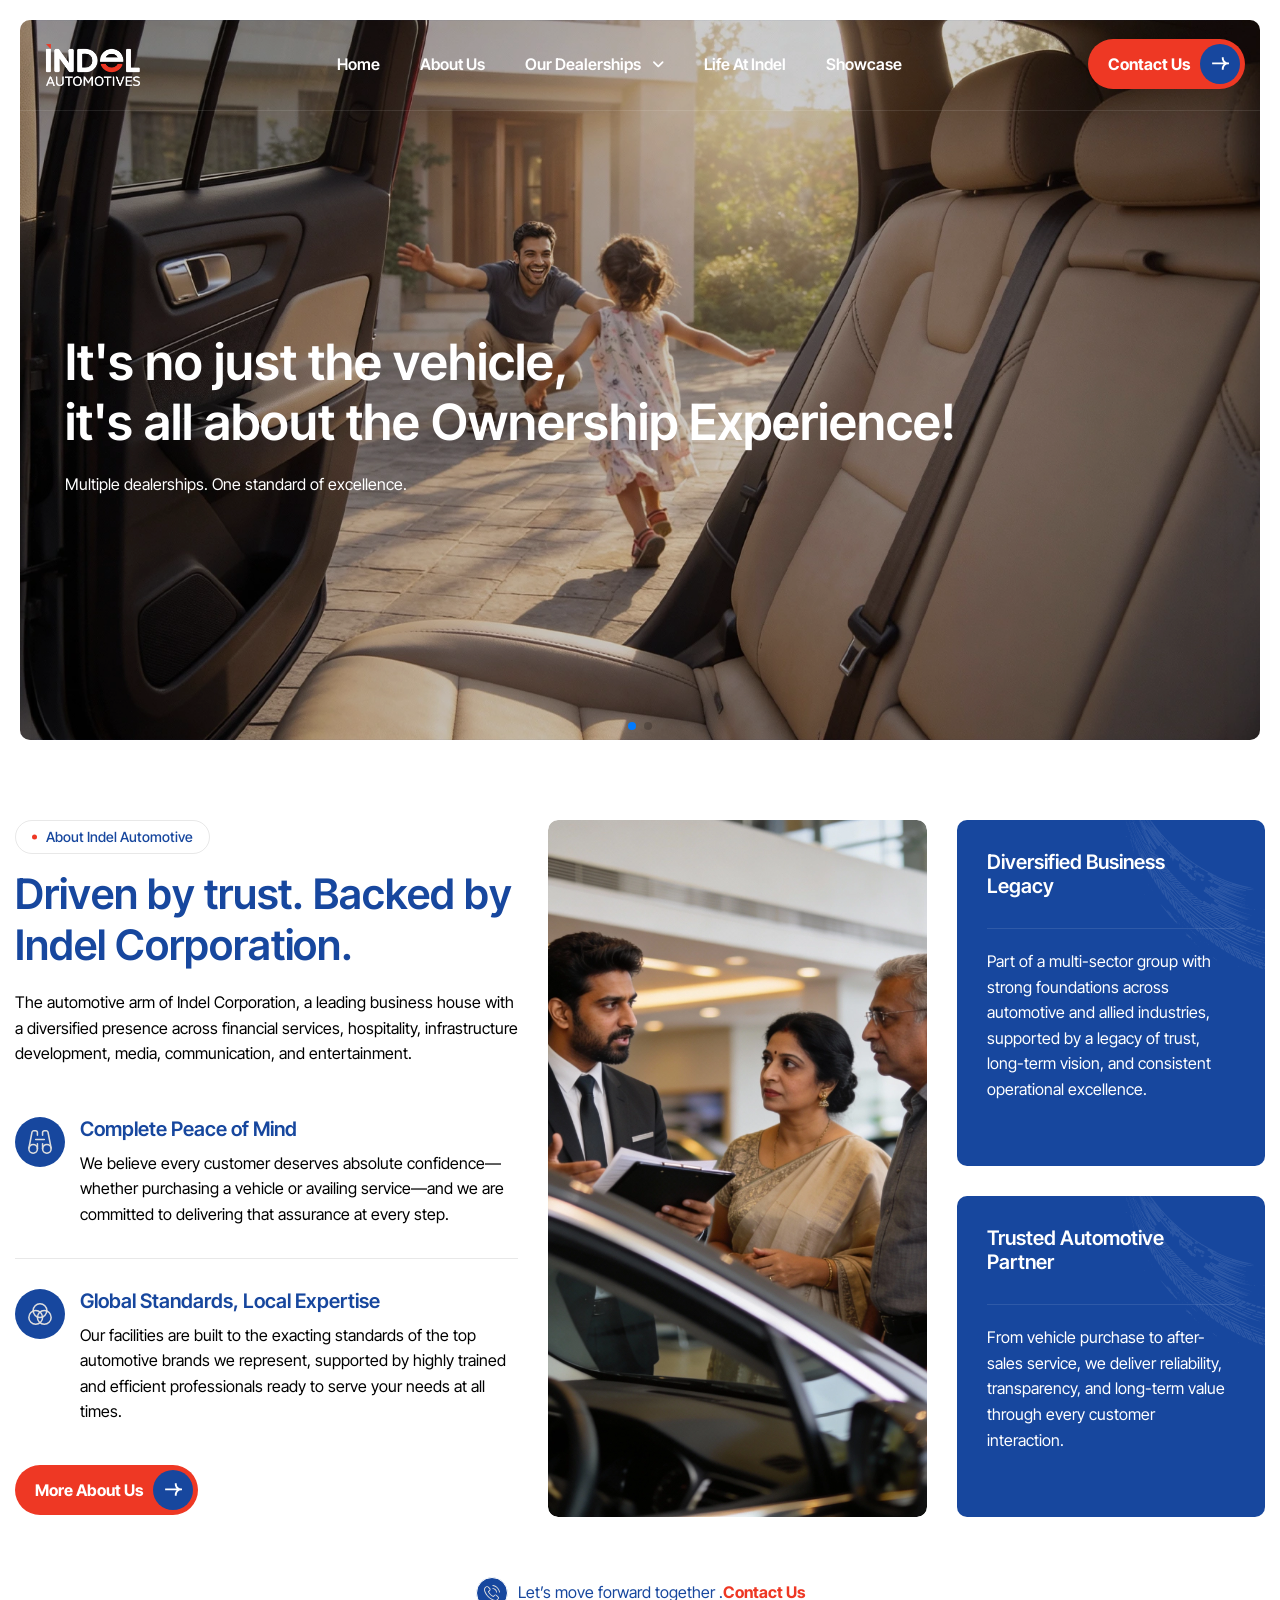
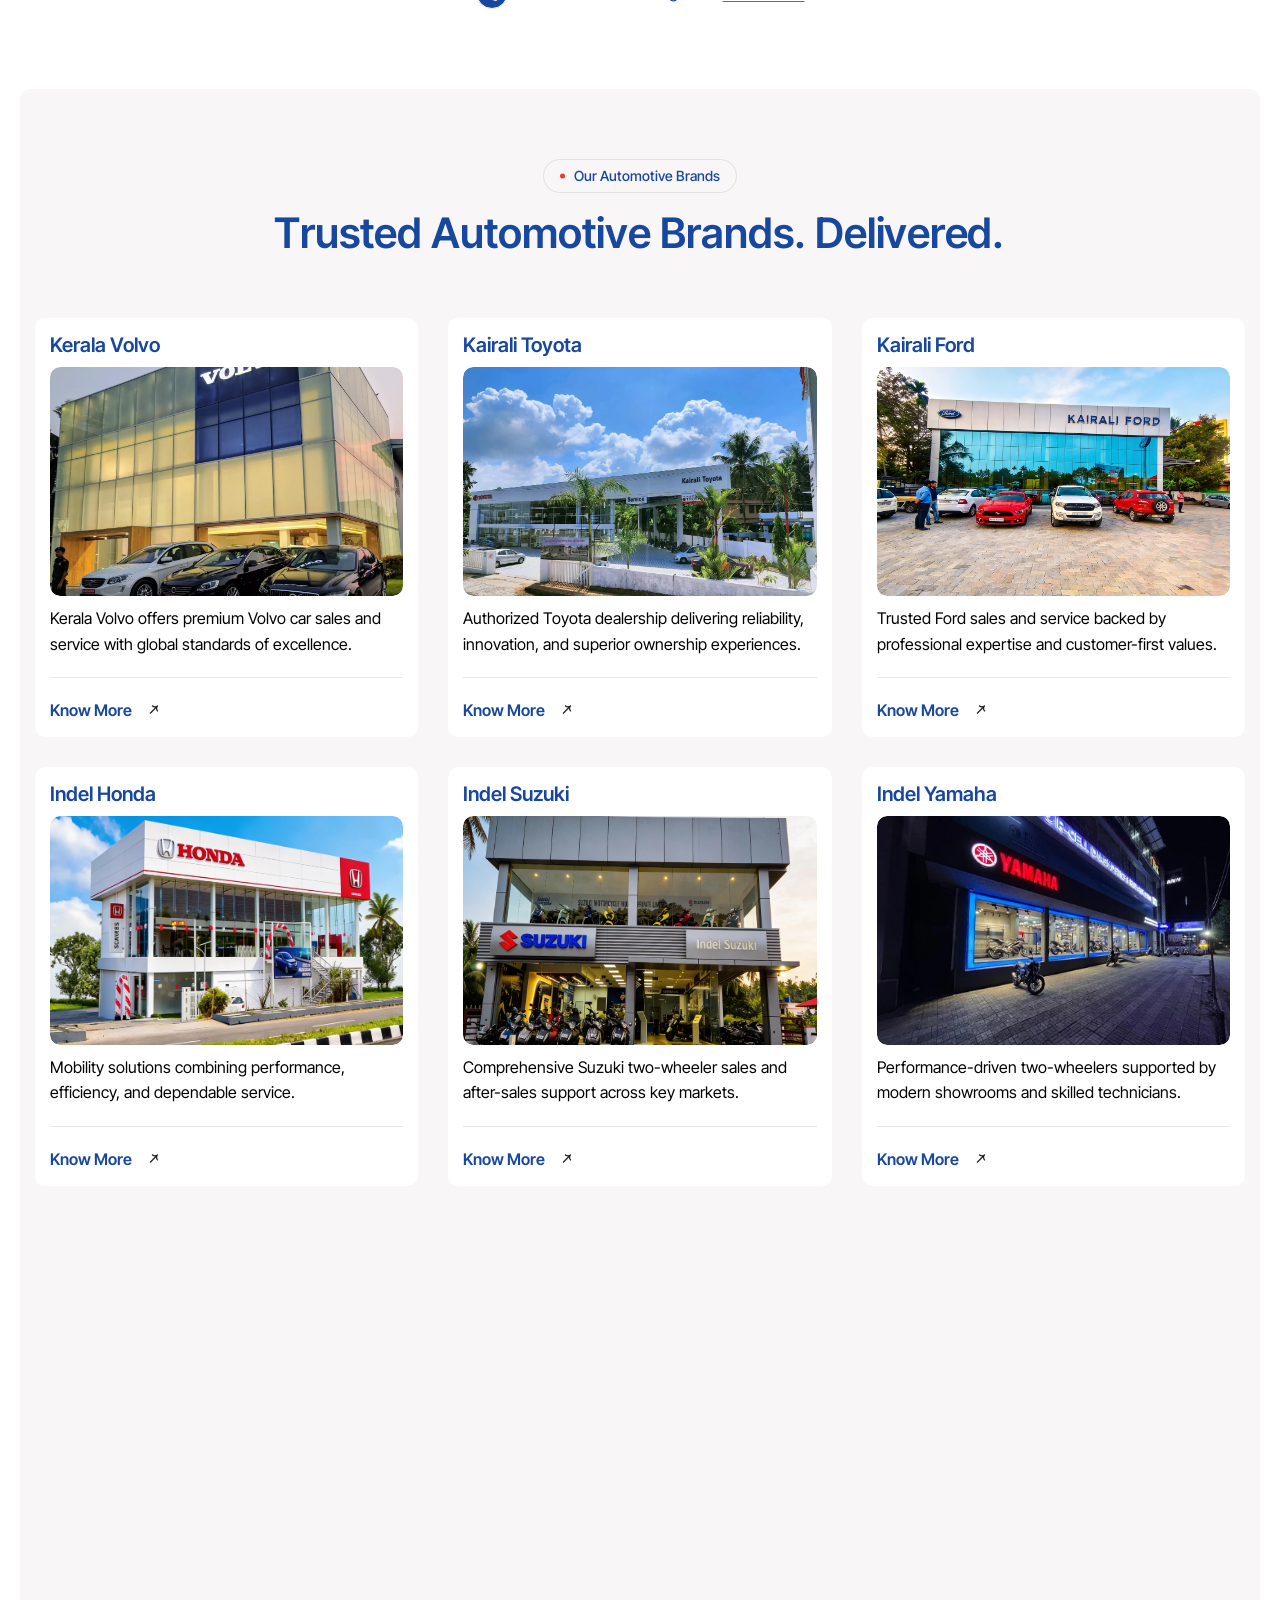
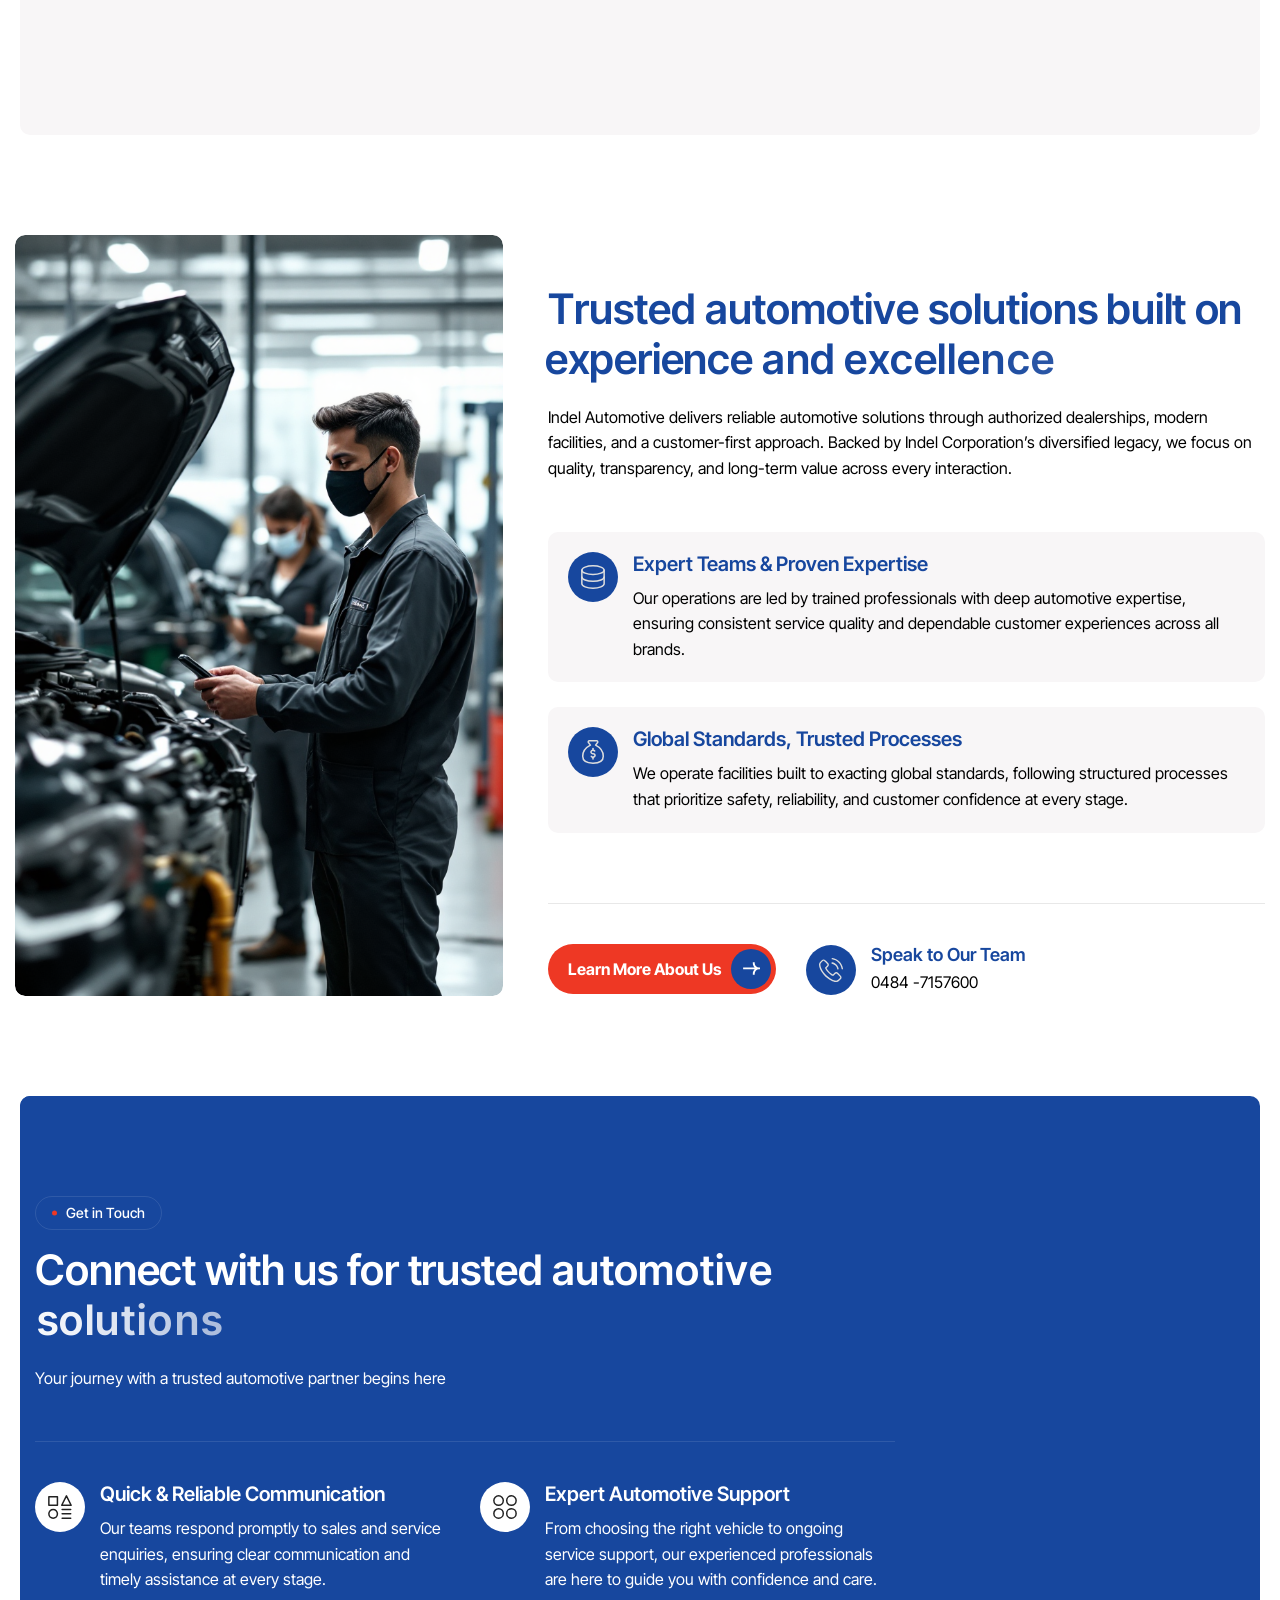
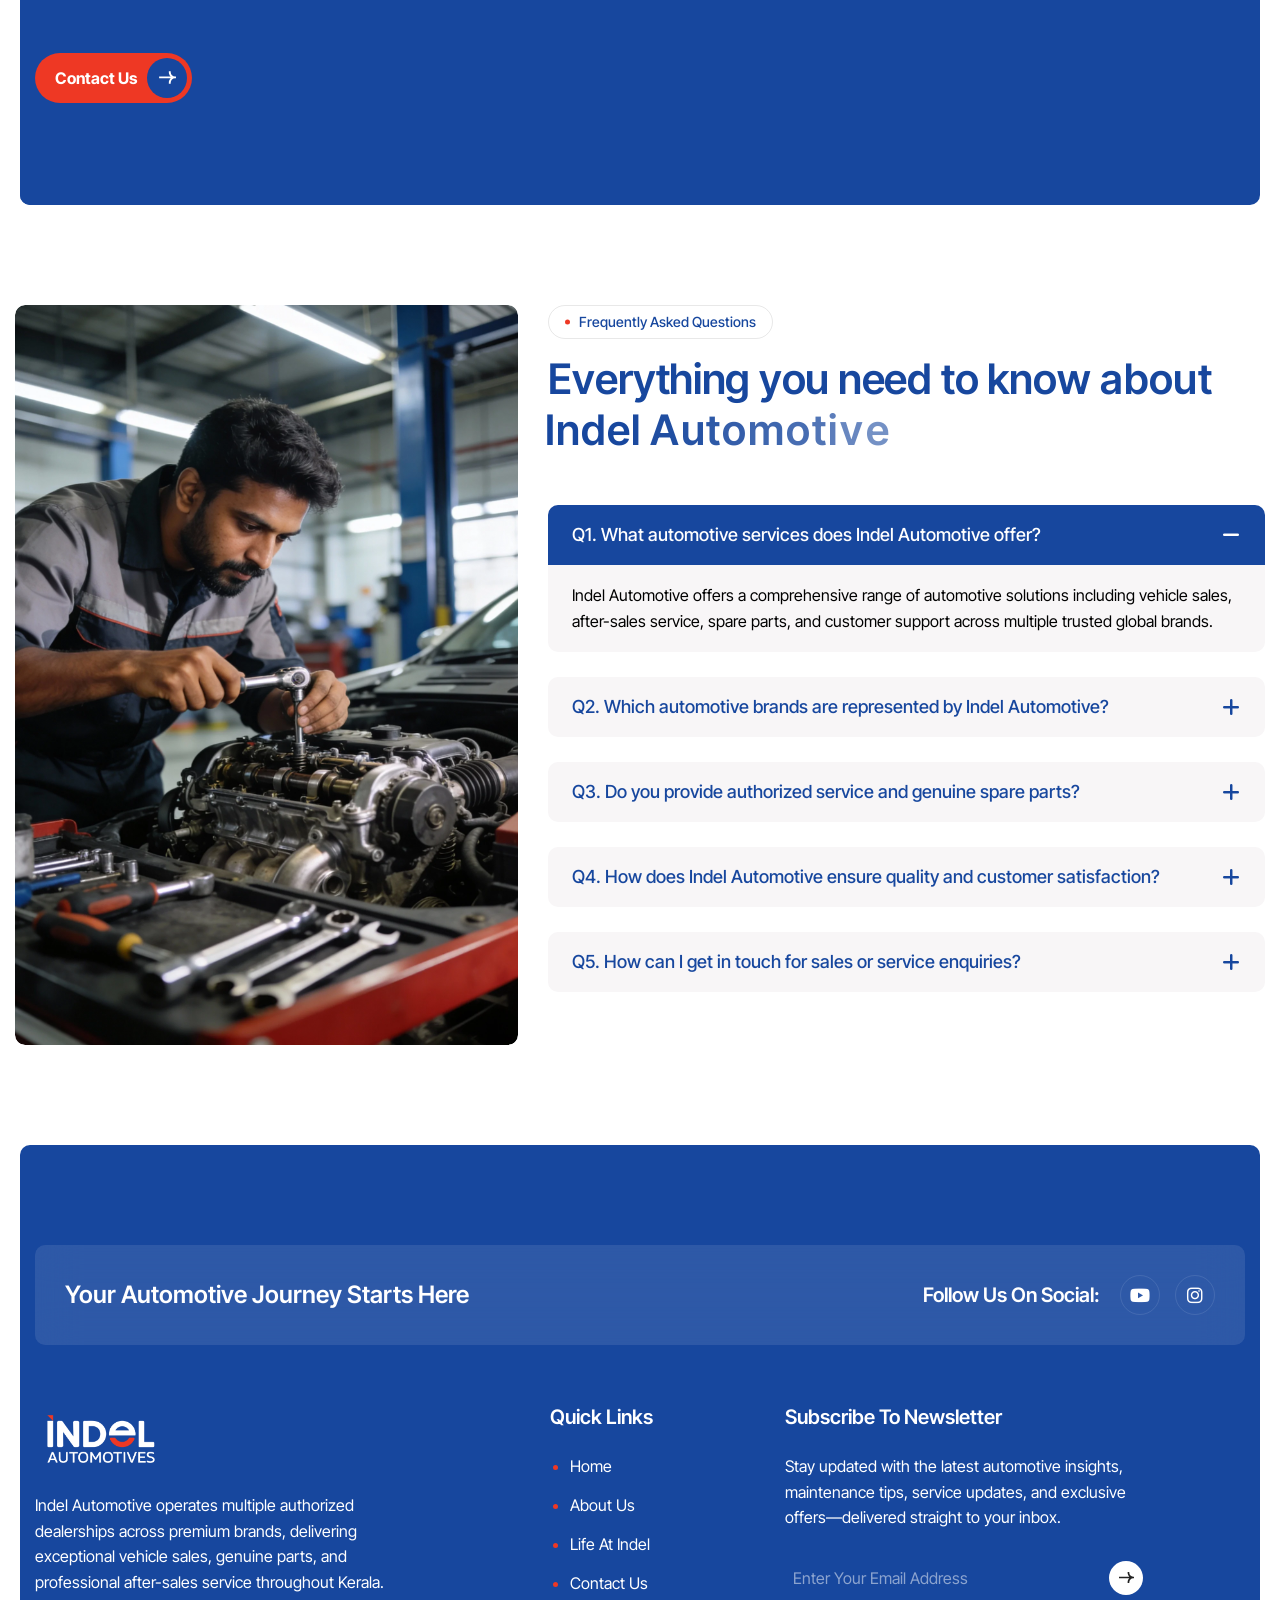
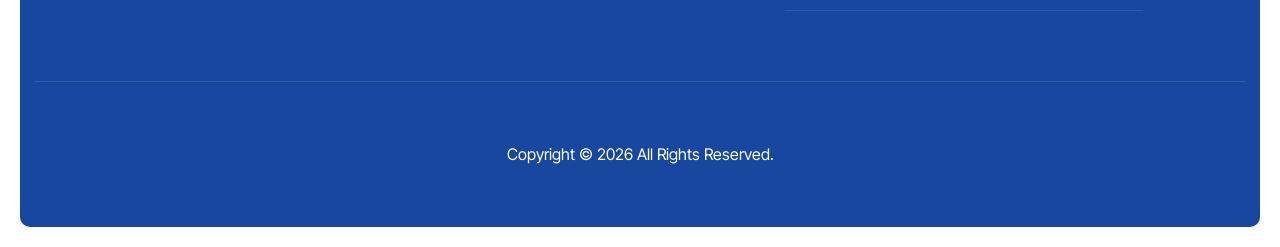
==== commit 7469486c: "banner content" ====
--- a/index.html
+++ b/index.html
@@ -221,7 +221,7 @@
                       <!-- Section Title Start -->
                       <div class="section-title">
                         <h1 class="text-anime-style-3">
-                          It's not about the vehicle,<br />
+                          It's no just the vehicle,<br />
                           it's all about the Ownership Experience!
                         </h1>
                         <p class="wow fadeInUp" data-wow-delay="0.2s">
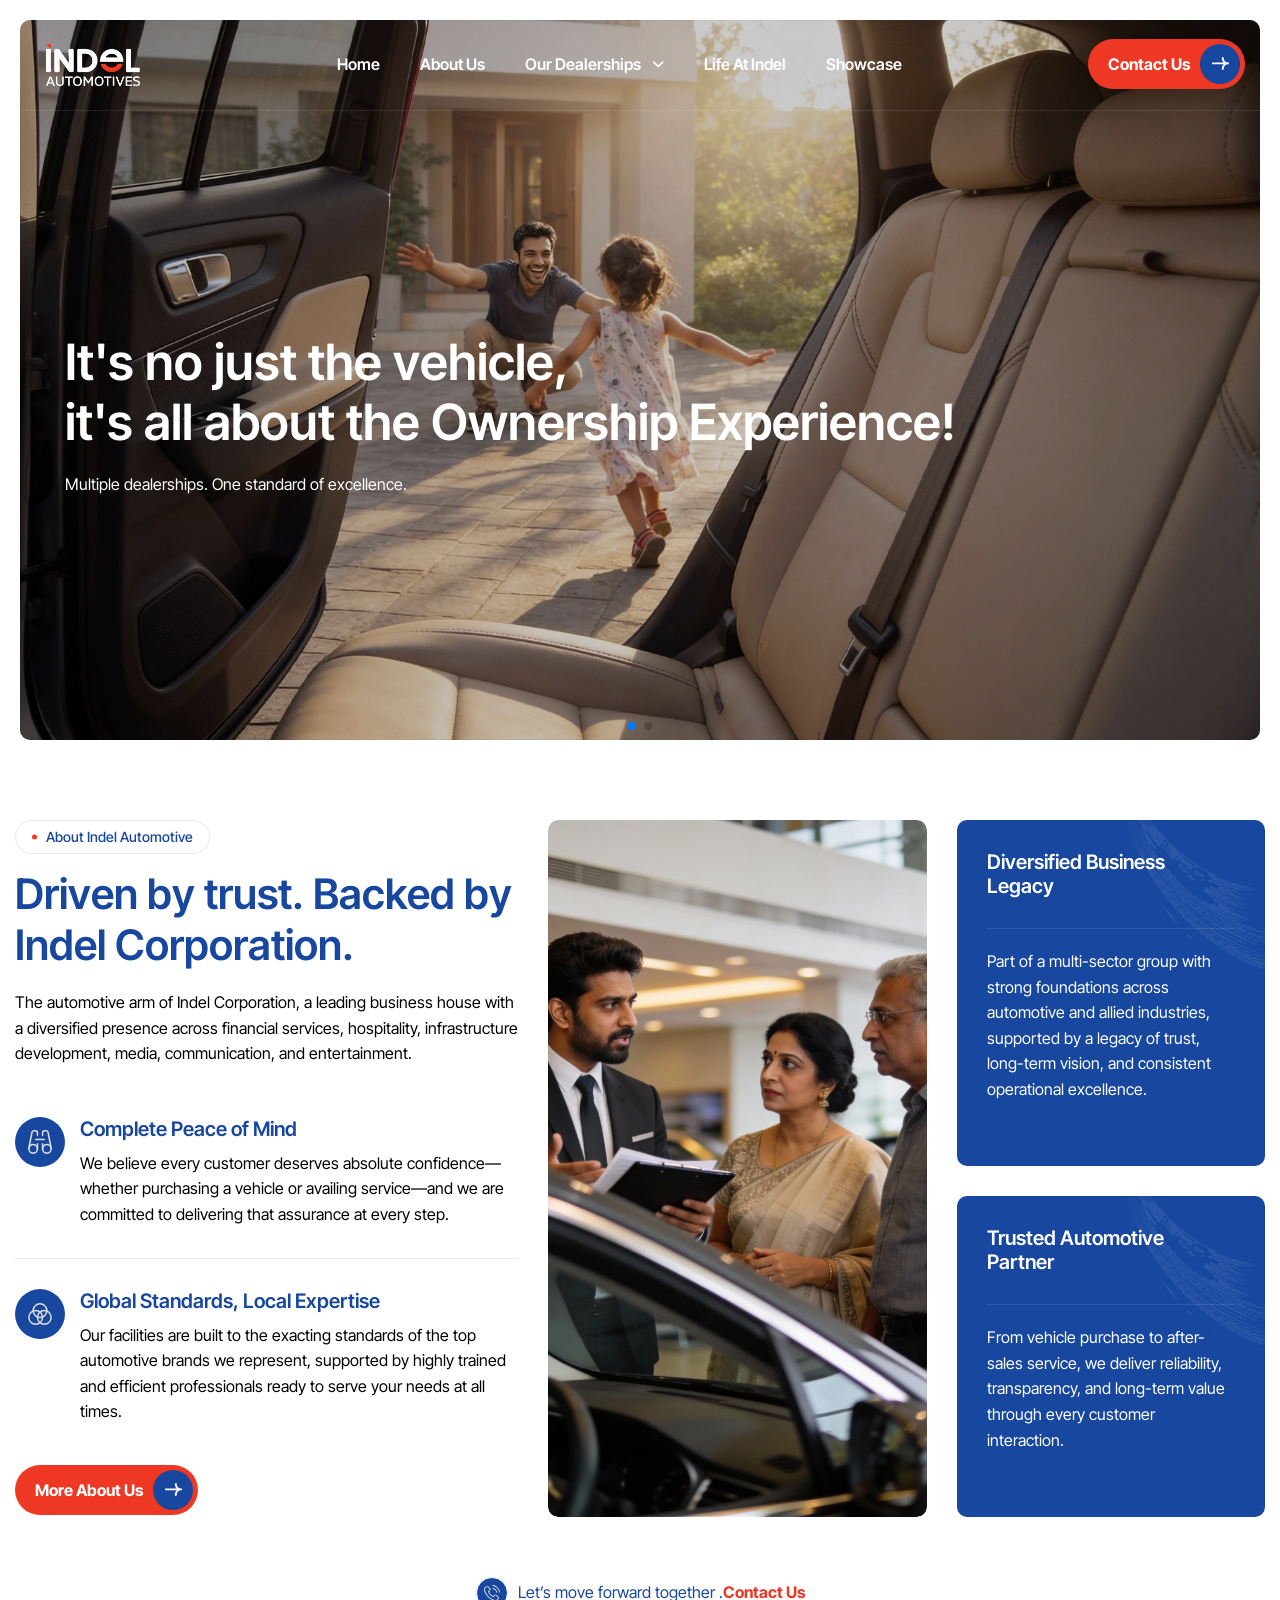
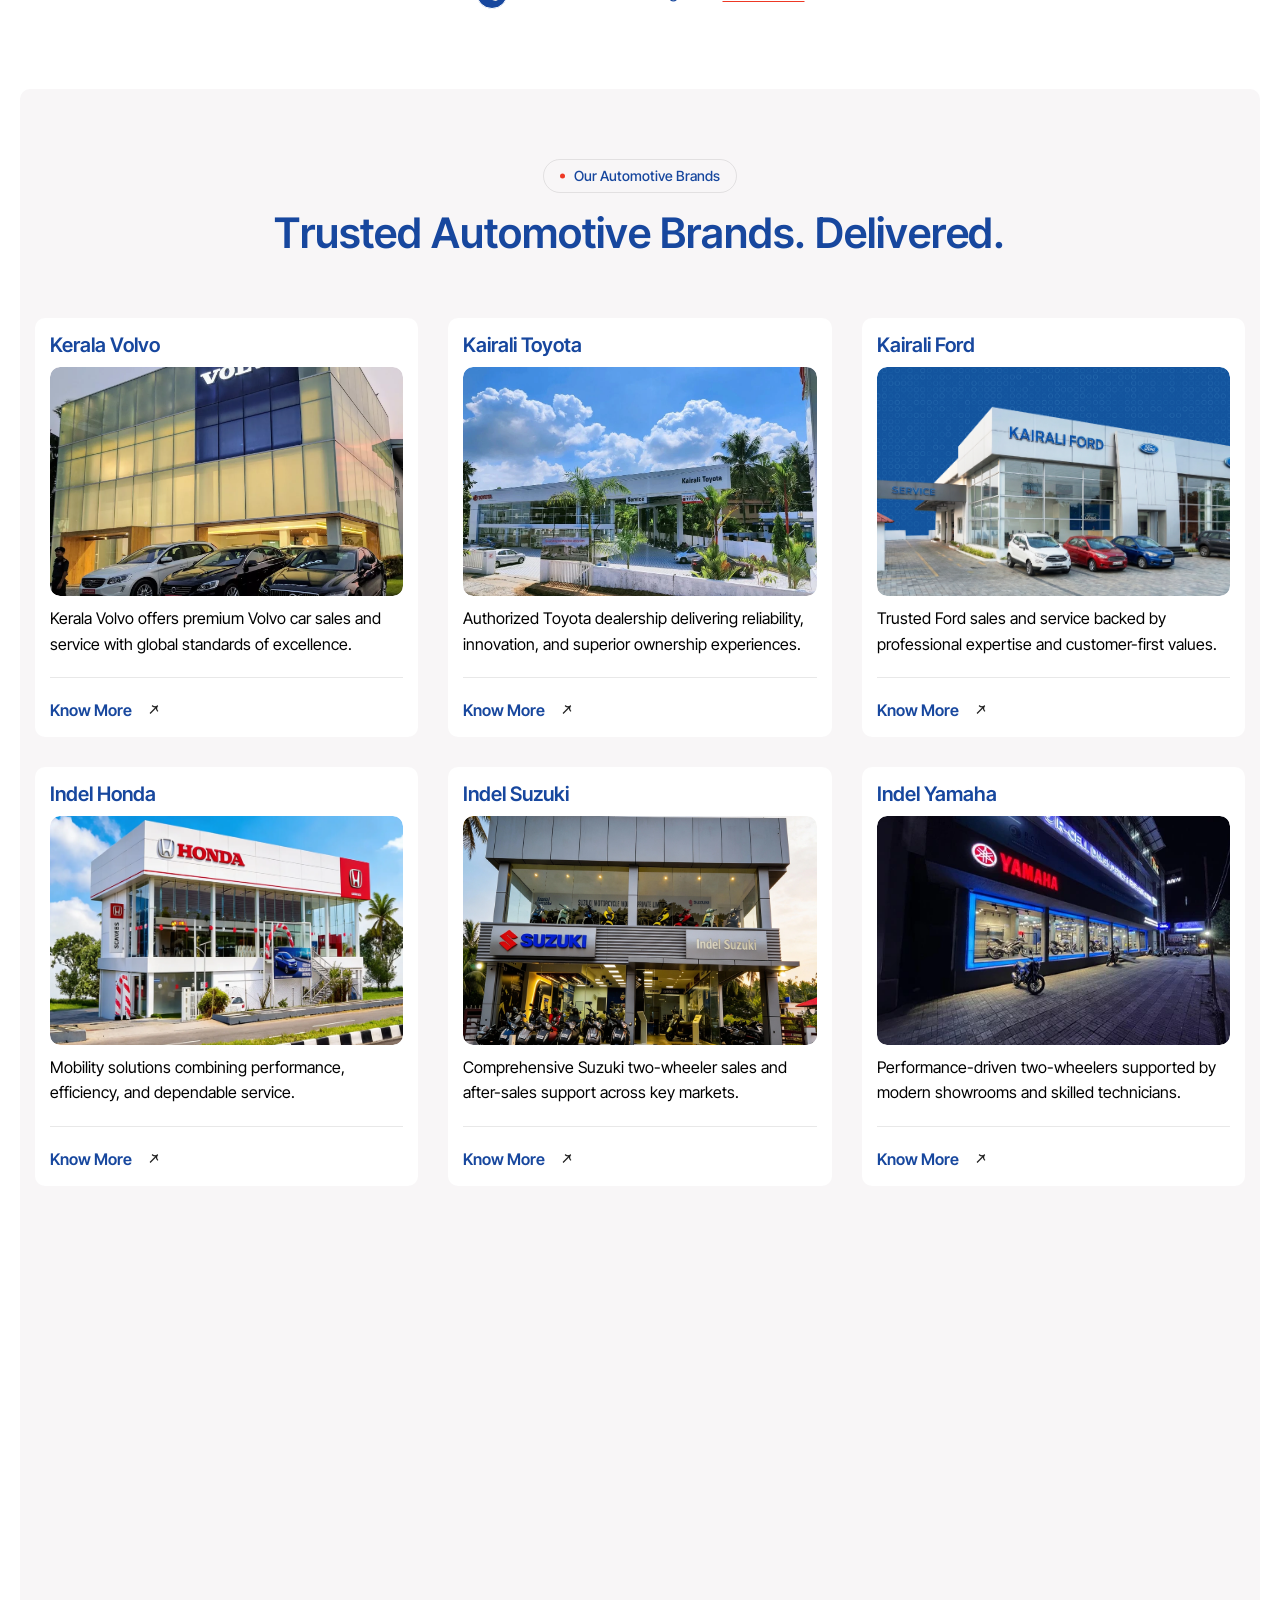
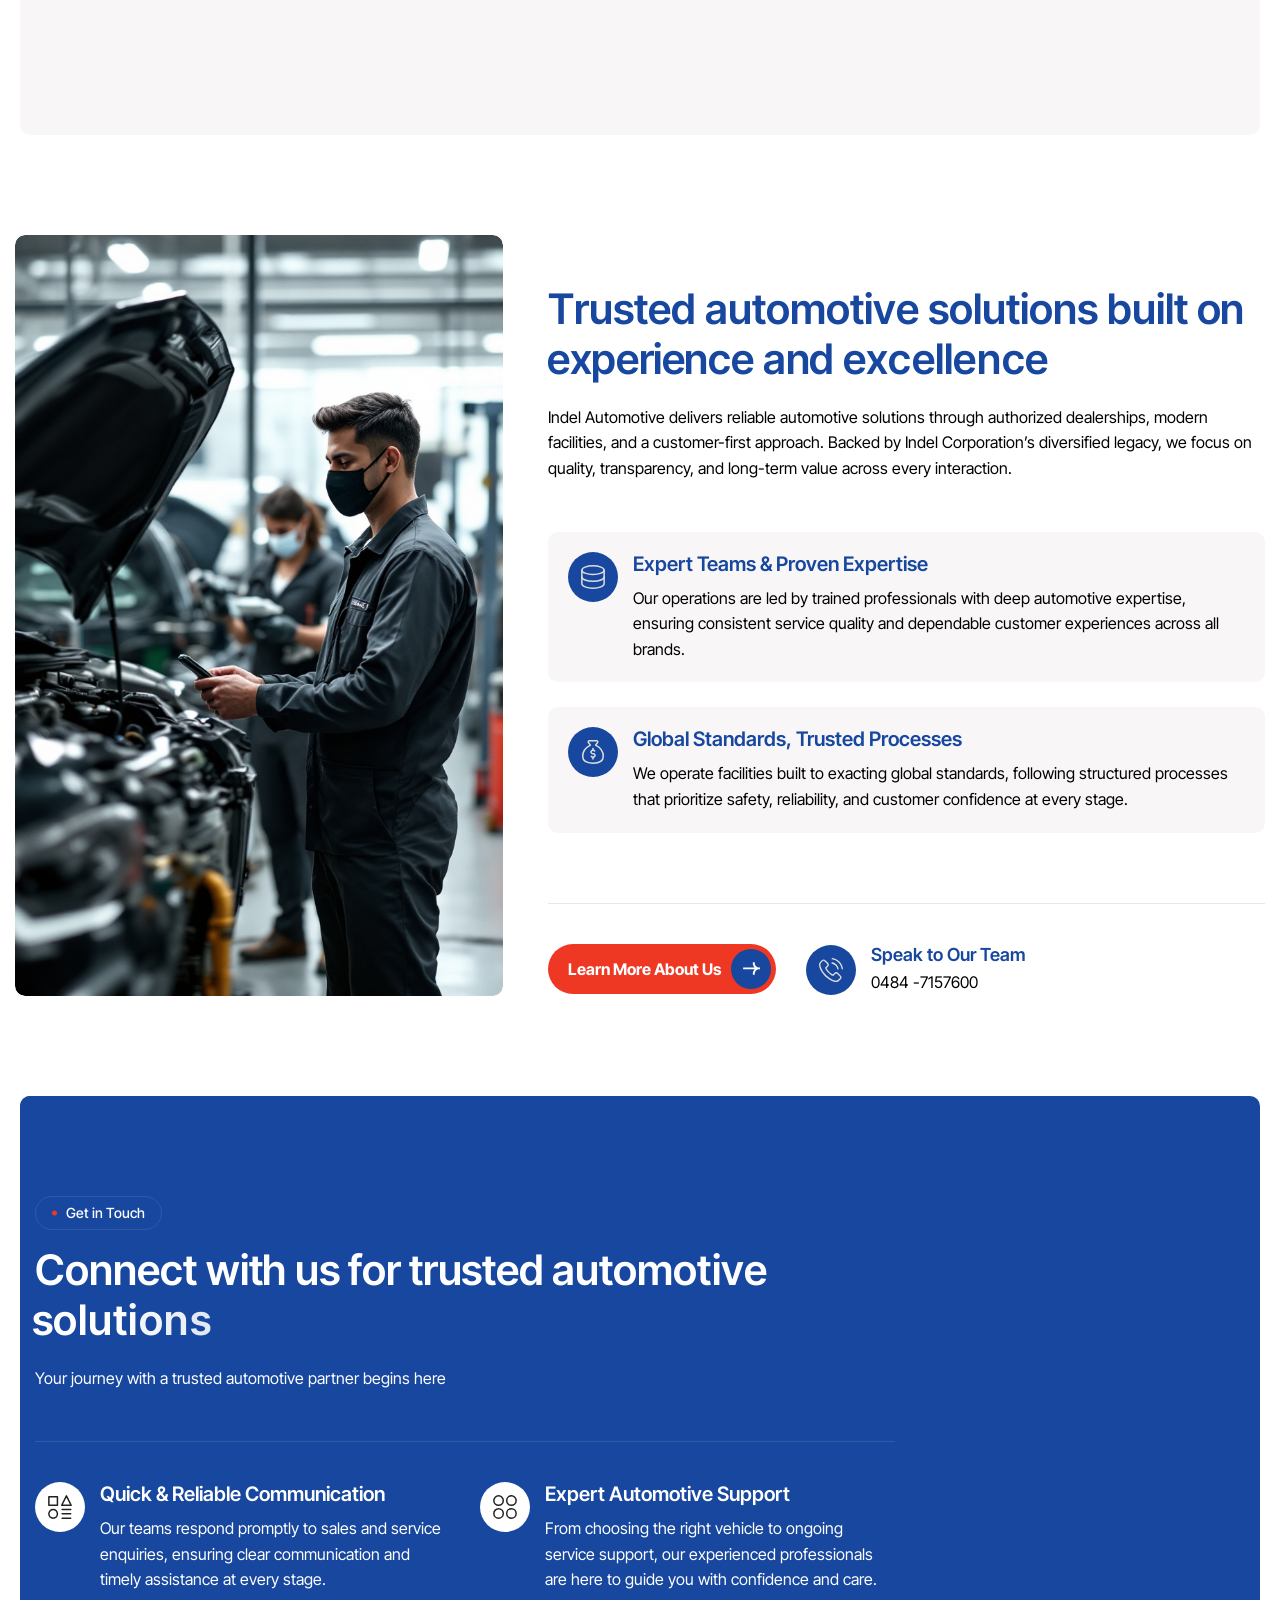
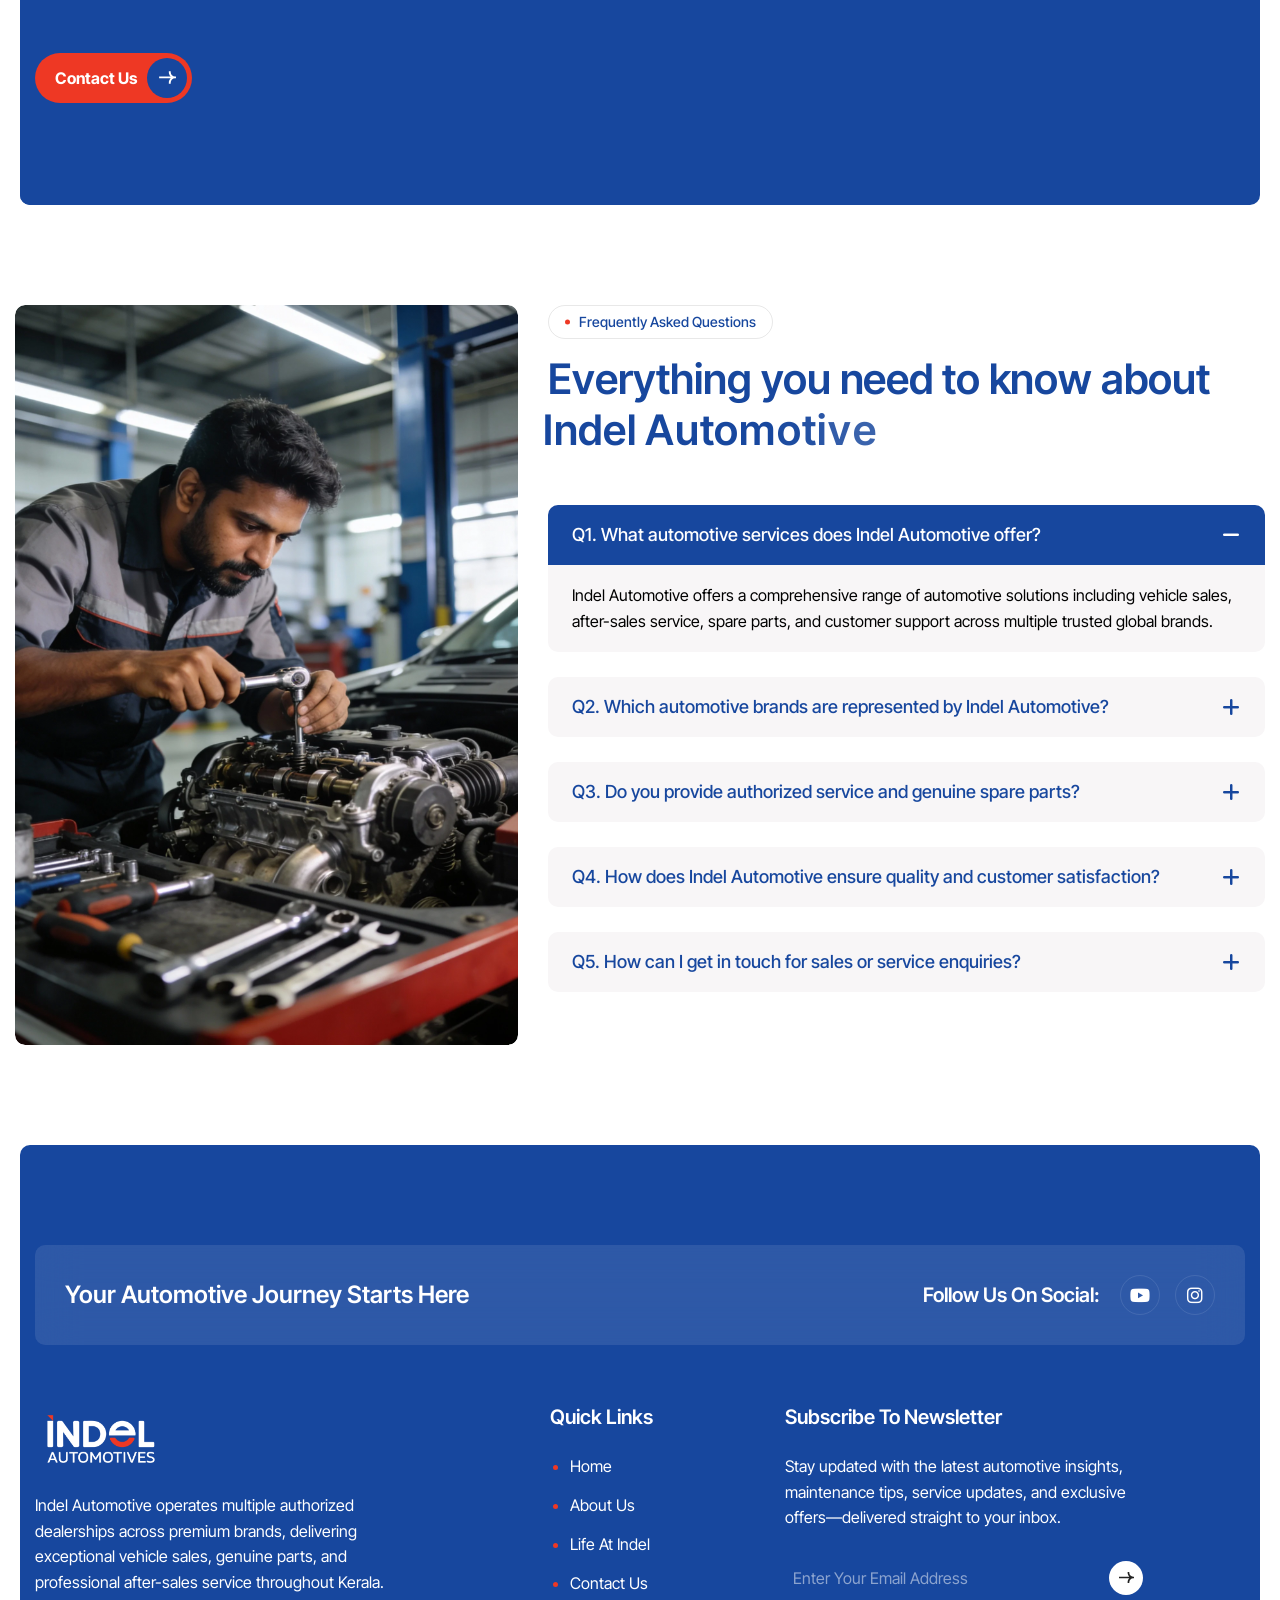
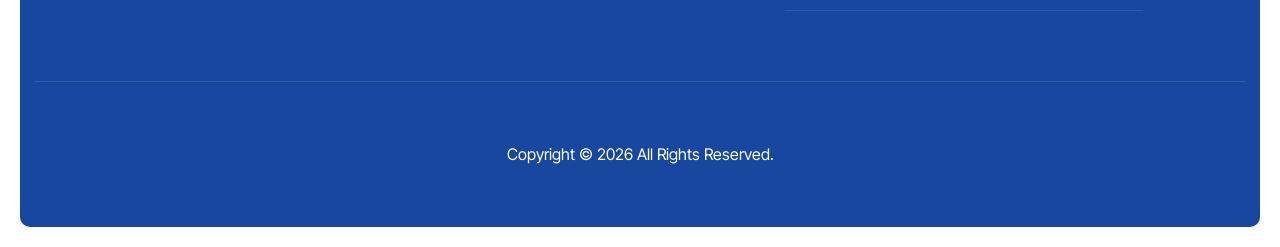
==== commit 0832e004: "image" ====
--- a/index.html
+++ b/index.html
@@ -634,7 +634,7 @@
                     <div class="course-item-image">
                       <a href="/kairali-ford" data-cursor-text="Know More">
                         <figure class="image-anime">
-                          <img src="images/kairali-ford-3.webp" alt="" />
+                          <img src="images/ford.png" alt="" />
                         </figure>
                       </a>
                     </div>
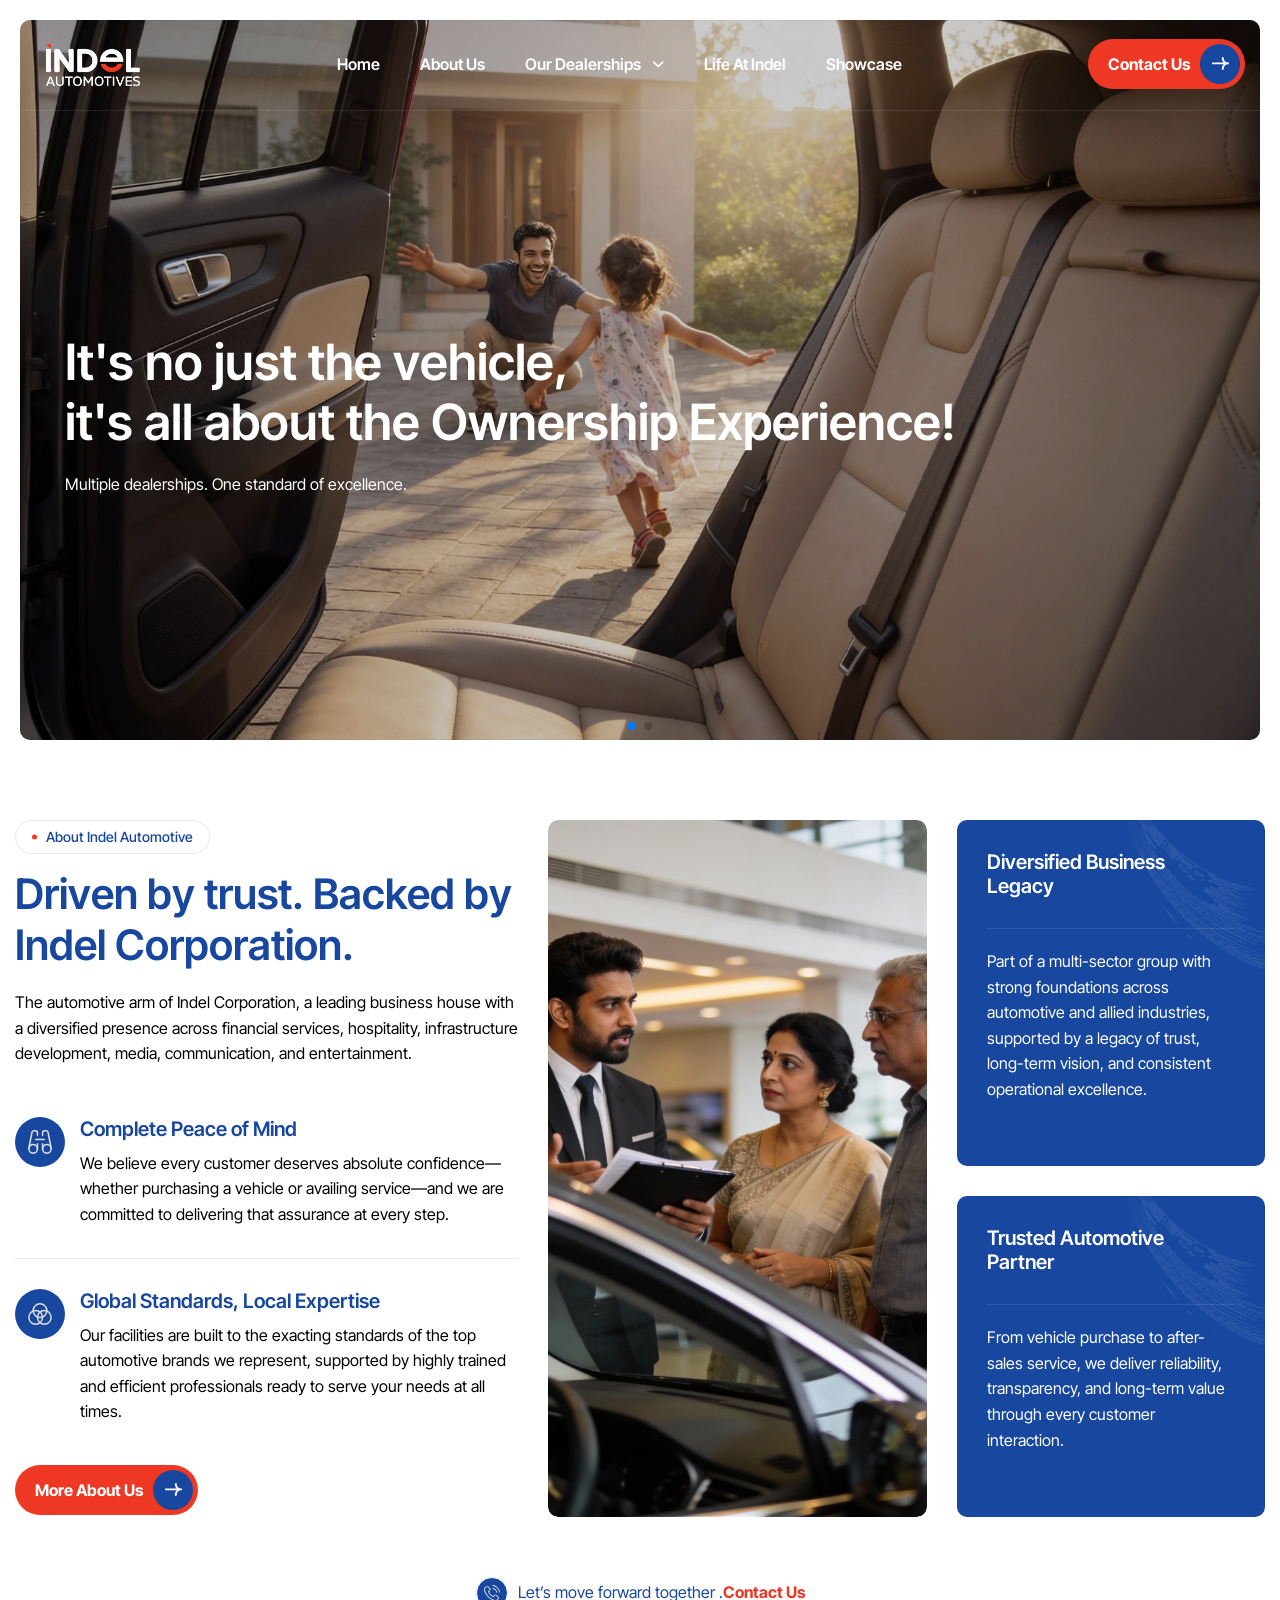
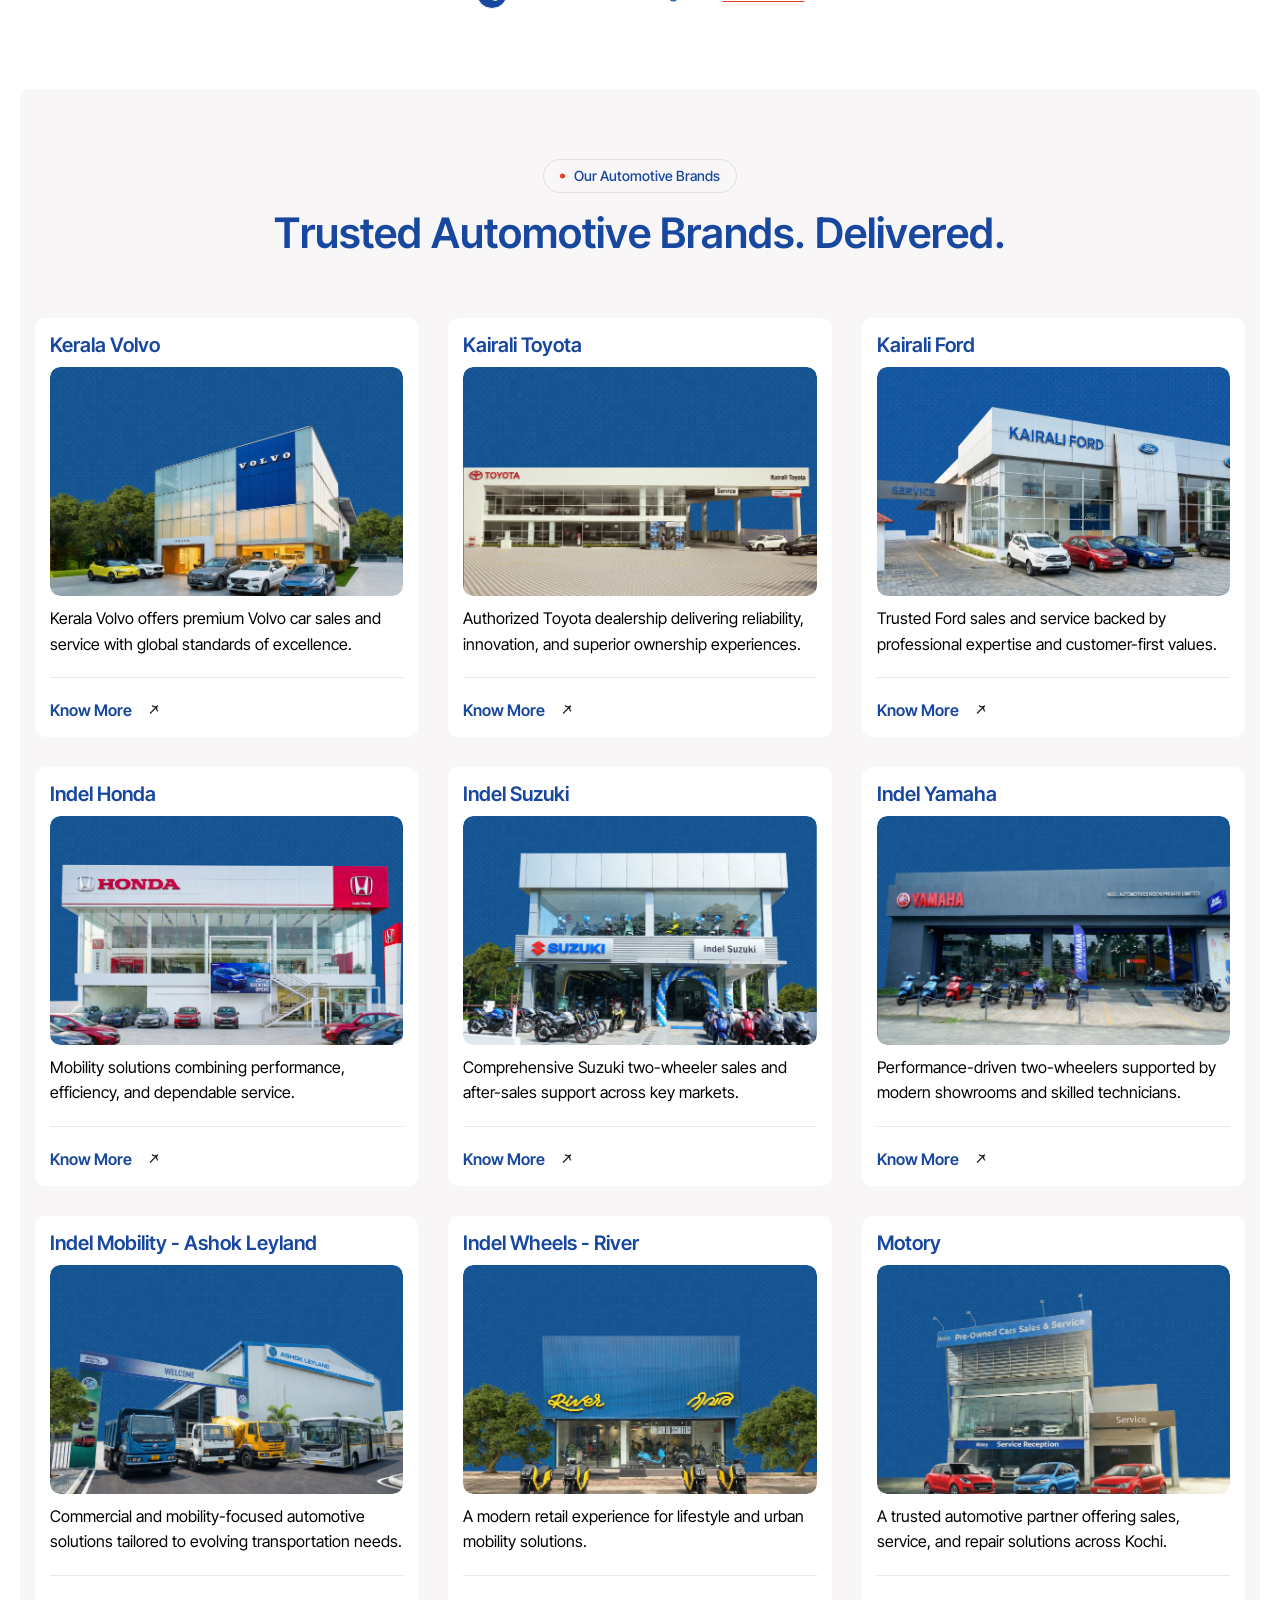
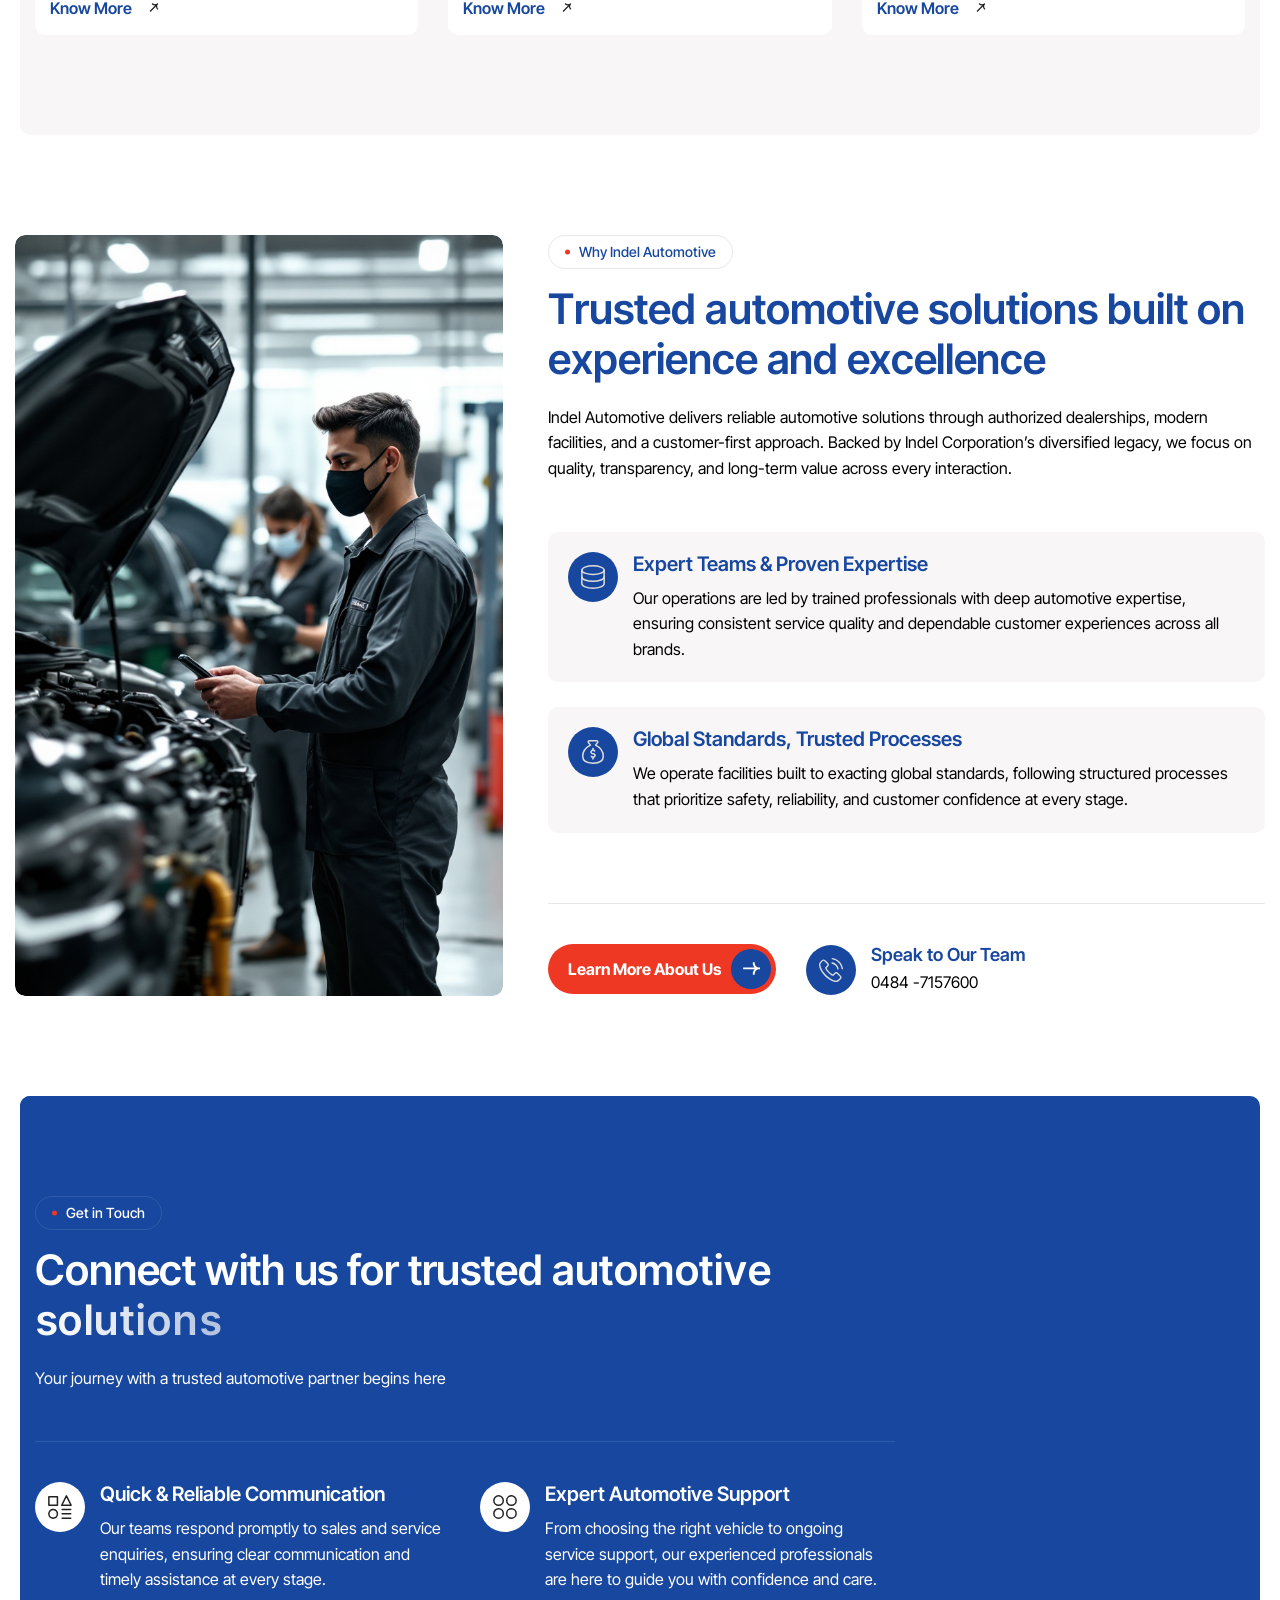
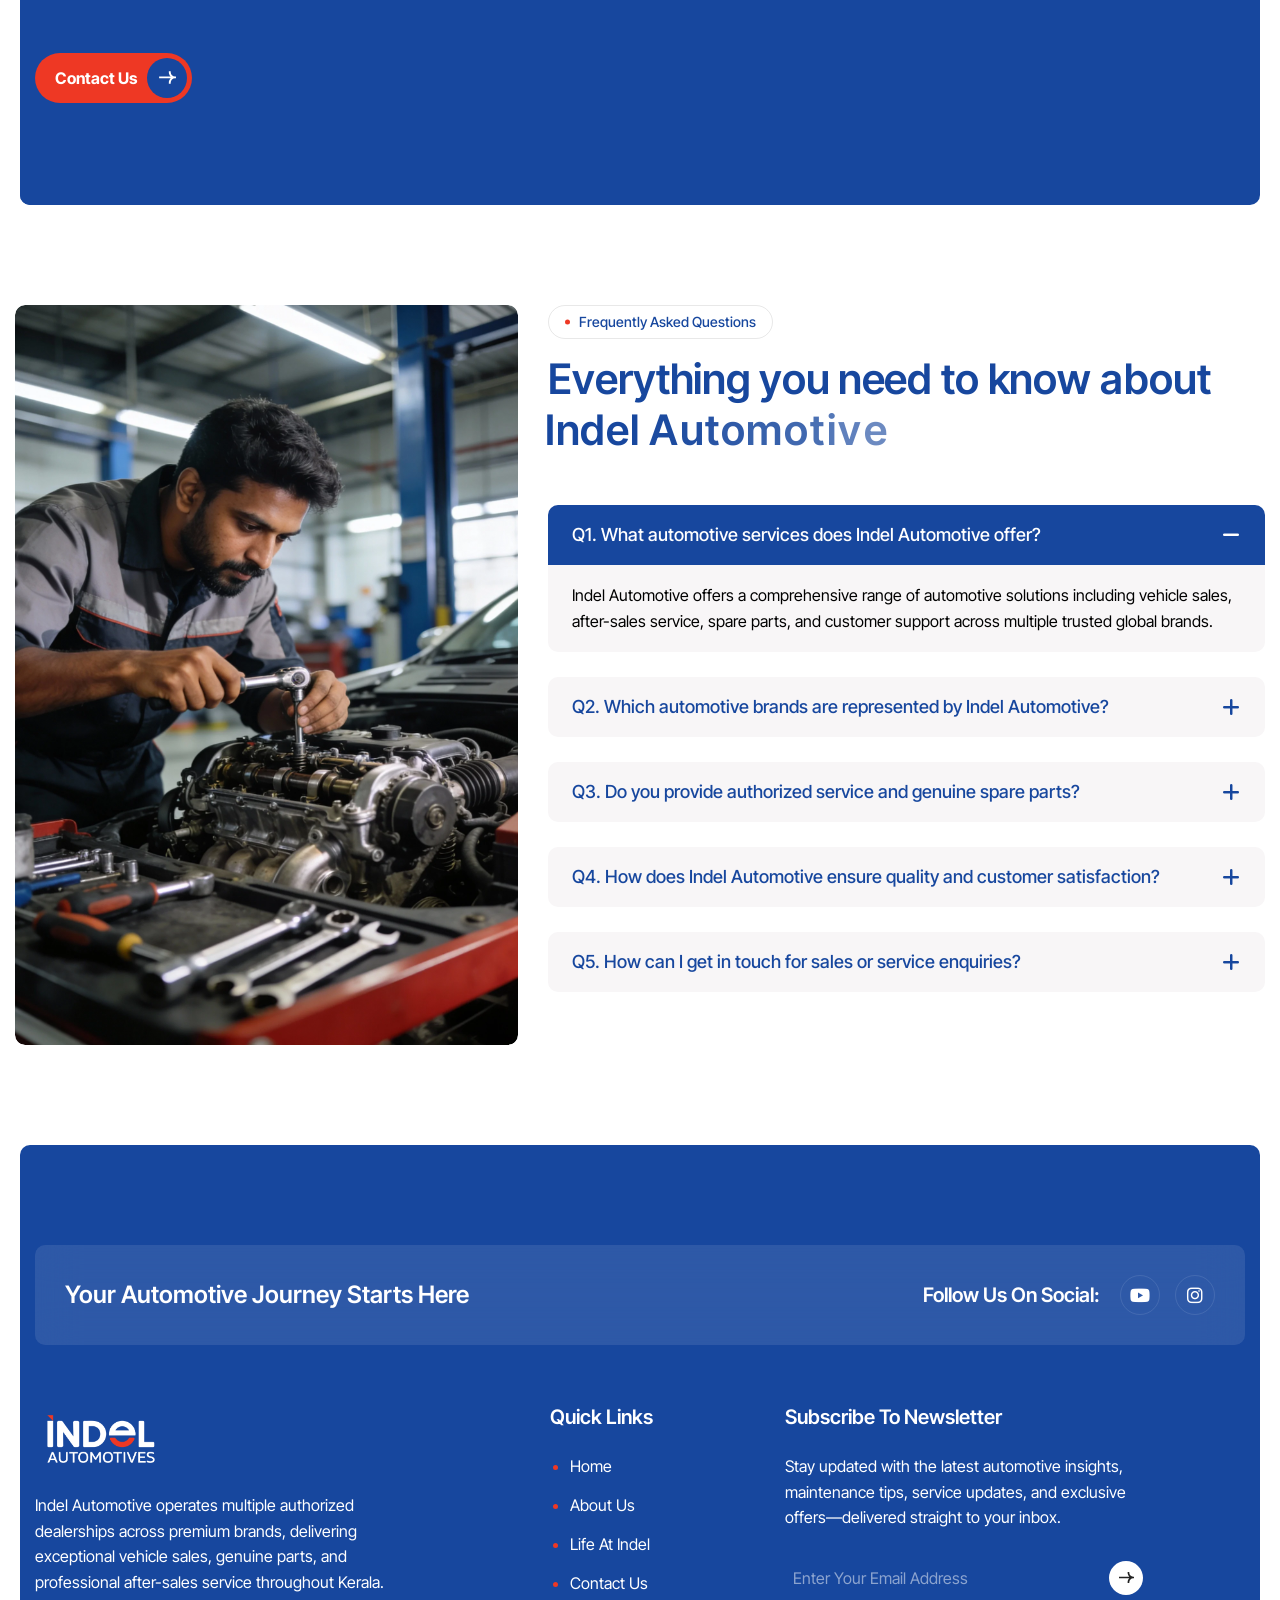
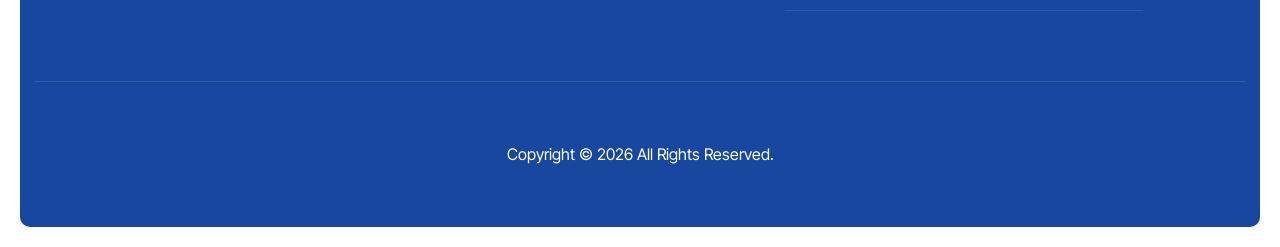
==== commit 23e9ad9a: "images" ====
--- a/index.html
+++ b/index.html
@@ -572,7 +572,7 @@
                     <div class="course-item-image">
                       <a href="/kerala-volvo" data-cursor-text="Know More">
                         <figure class="image-anime">
-                          <img src="images/kerala-volvo.jpg.webp" alt="" />
+                          <img src="images/showrooms/volvo.png" alt="" />
                         </figure>
                       </a>
                     </div>
@@ -603,7 +603,7 @@
                     <div class="course-item-image">
                       <a href="/kairali-toyota" data-cursor-text="Know More">
                         <figure class="image-anime">
-                          <img src="images/kairali-toyota-1.webp" alt="" />
+                          <img src="images/showrooms/toyota.png" alt="" />
                         </figure>
                       </a>
                     </div>
@@ -634,7 +634,7 @@
                     <div class="course-item-image">
                       <a href="/kairali-ford" data-cursor-text="Know More">
                         <figure class="image-anime">
-                          <img src="images/ford.png" alt="" />
+                          <img src="images/showrooms/ford.png" alt="" />
                         </figure>
                       </a>
                     </div>
@@ -665,7 +665,7 @@
                     <div class="course-item-image">
                       <a href="/indel-honda" data-cursor-text="Know More">
                         <figure class="image-anime">
-                          <img src="images/indel-honda.webp" alt="" />
+                          <img src="images/showrooms/honda.png" alt="" />
                         </figure>
                       </a>
                     </div>
@@ -696,7 +696,7 @@
                     <div class="course-item-image">
                       <a href="/indel-suzuki" data-cursor-text="Know More">
                         <figure class="image-anime">
-                          <img src="images/indel-suzuki.webp" alt="" />
+                          <img src="images/showrooms/suzuki.png" alt="" />
                         </figure>
                       </a>
                     </div>
@@ -727,7 +727,7 @@
                     <div class="course-item-image">
                       <a href="/indel-yamaha" data-cursor-text="Know More">
                         <figure class="image-anime">
-                          <img src="images/yamaha.webp" alt="" />
+                          <img src="images/showrooms/yamaha.png" alt="" />
                         </figure>
                       </a>
                     </div>
@@ -760,7 +760,7 @@
                     <div class="course-item-image">
                       <a href="/indel-mobility" data-cursor-text="Know More">
                         <figure class="image-anime">
-                          <img src="images/indelmobility.webp" alt="" />
+                          <img src="images/showrooms/ashok-leyland.png" alt="" />
                         </figure>
                       </a>
                     </div>
@@ -791,7 +791,7 @@
                     <div class="course-item-image">
                       <a href="/indel-wheels" data-cursor-text="Know More">
                         <figure class="image-anime">
-                          <img src="images/river-img.webp" alt="" />
+                          <img src="images/showrooms/river.png" alt="" />
                         </figure>
                       </a>
                     </div>
@@ -822,7 +822,7 @@
                     <div class="course-item-image">
                       <a href="/motory" data-cursor-text="Know More">
                         <figure class="image-anime">
-                          <img src="images/motory-page.webp" alt="" />
+                          <img src="images/showrooms/morty.png" alt="" />
                         </figure>
                       </a>
                     </div>
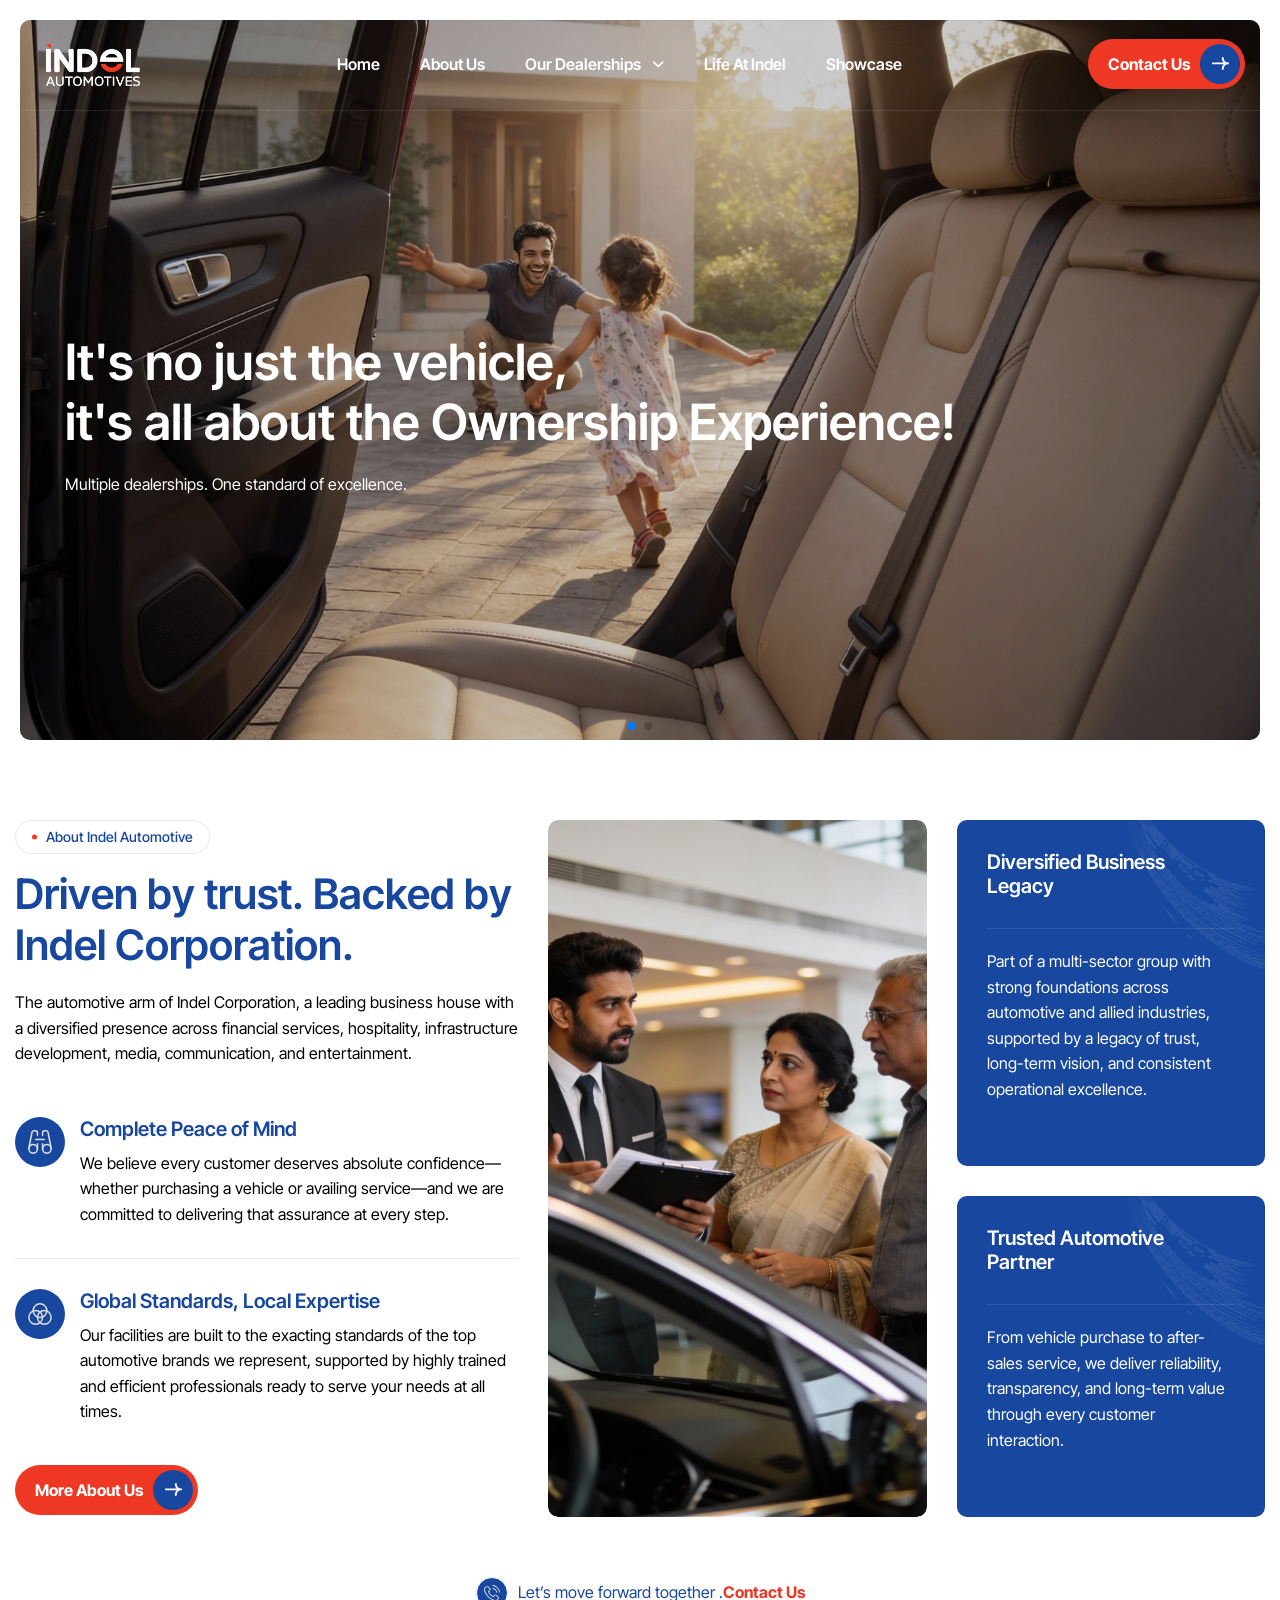
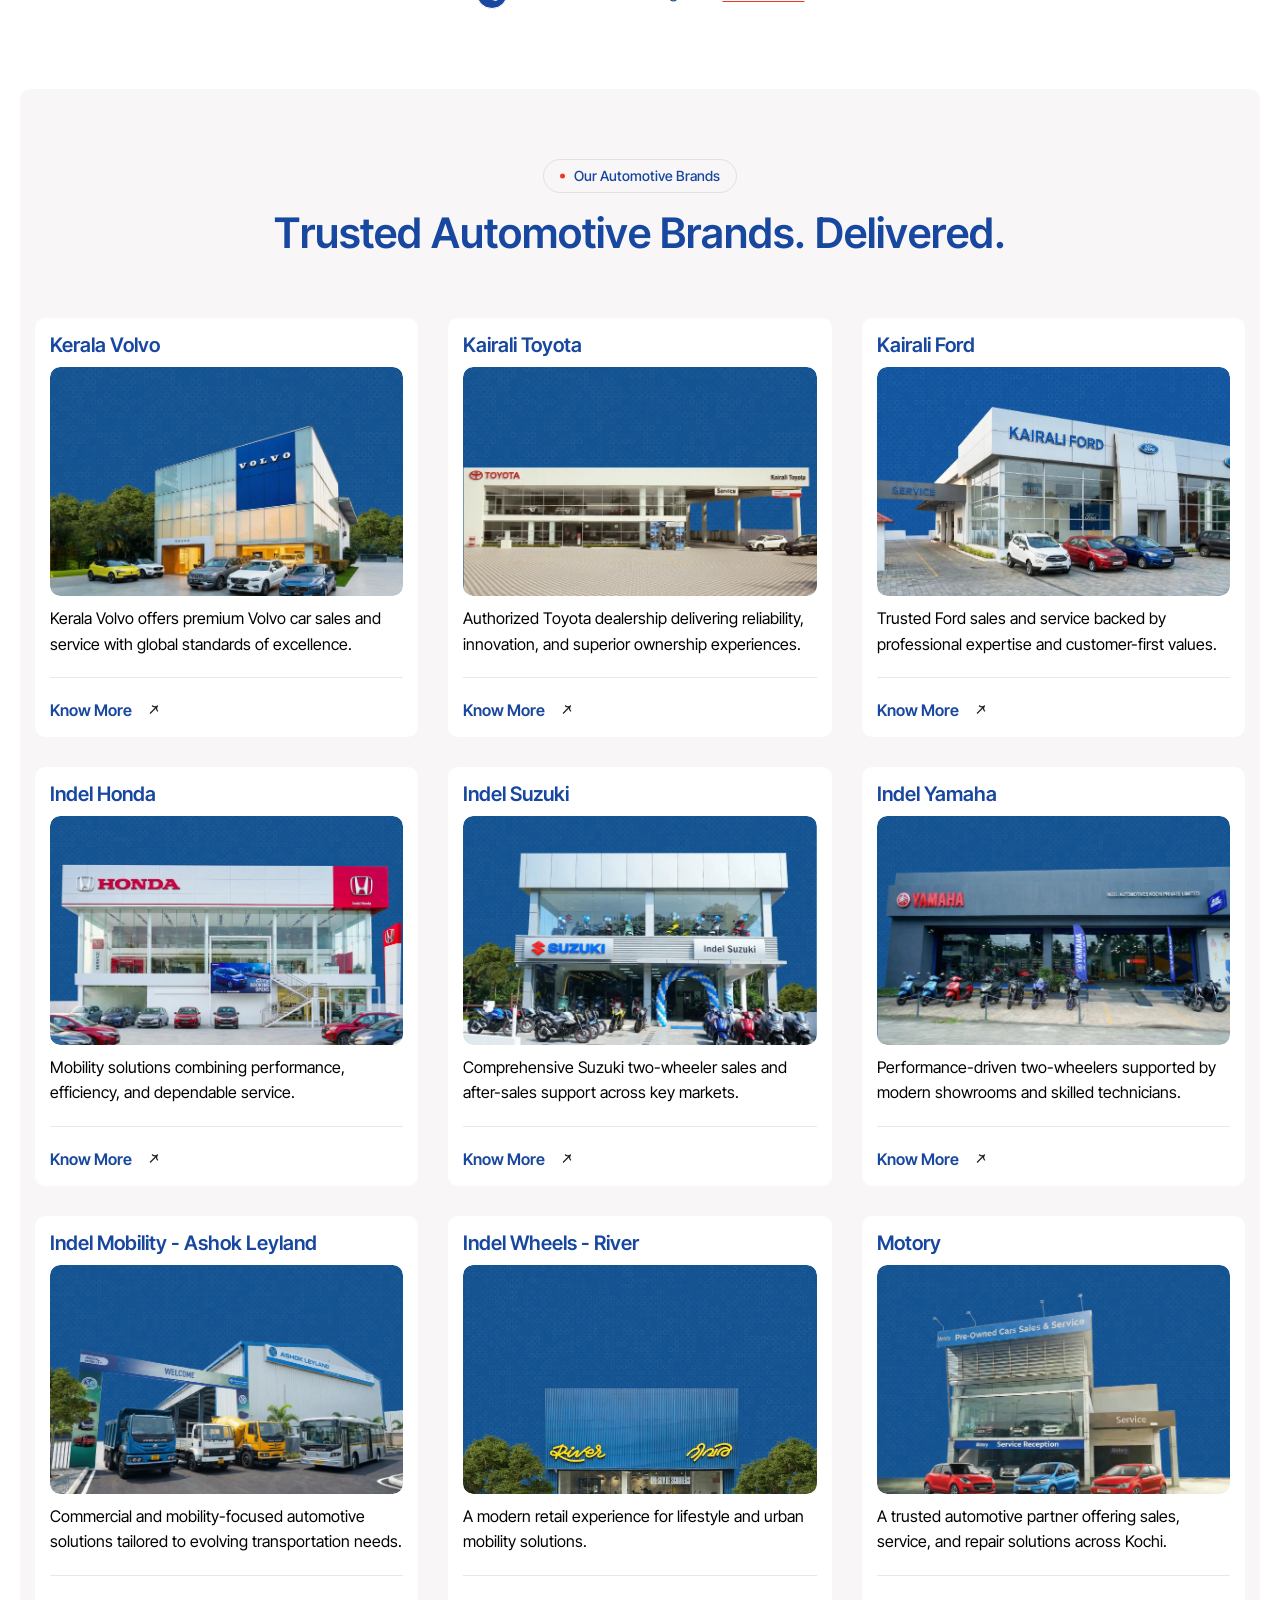
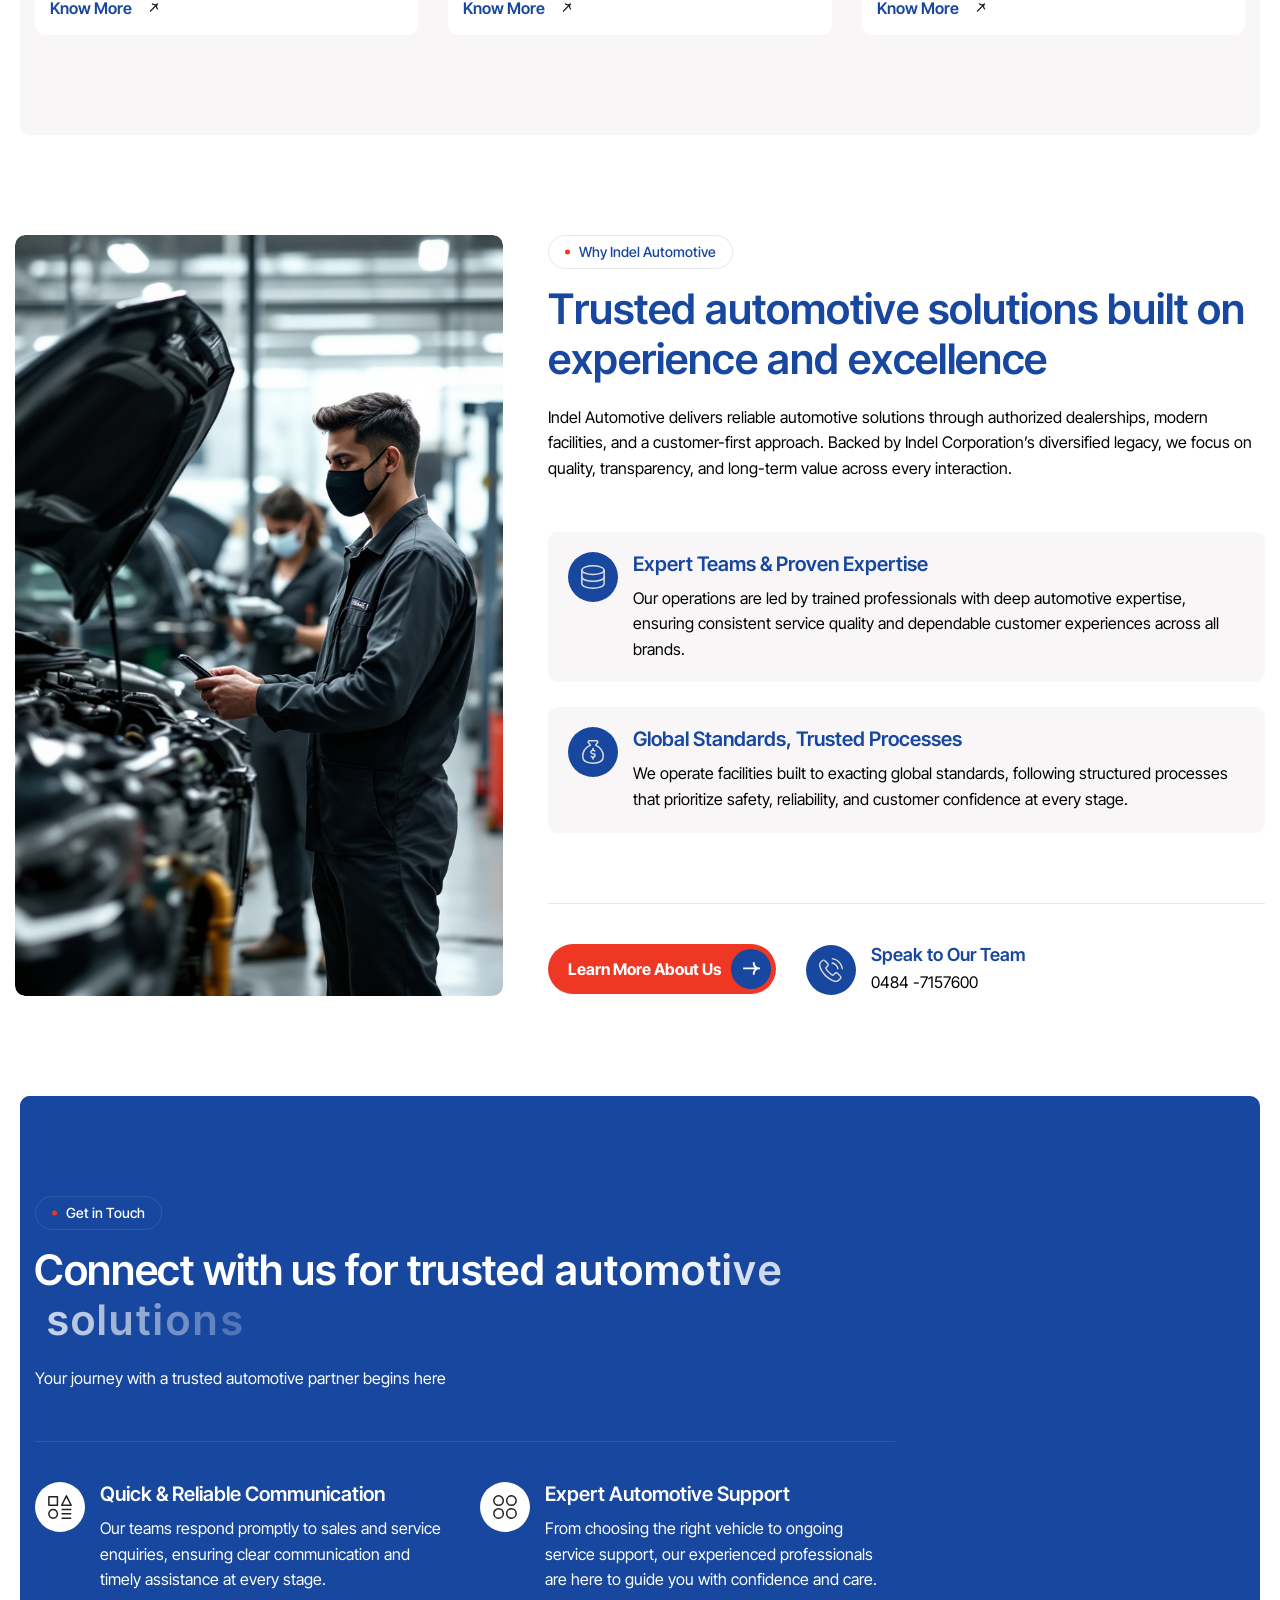
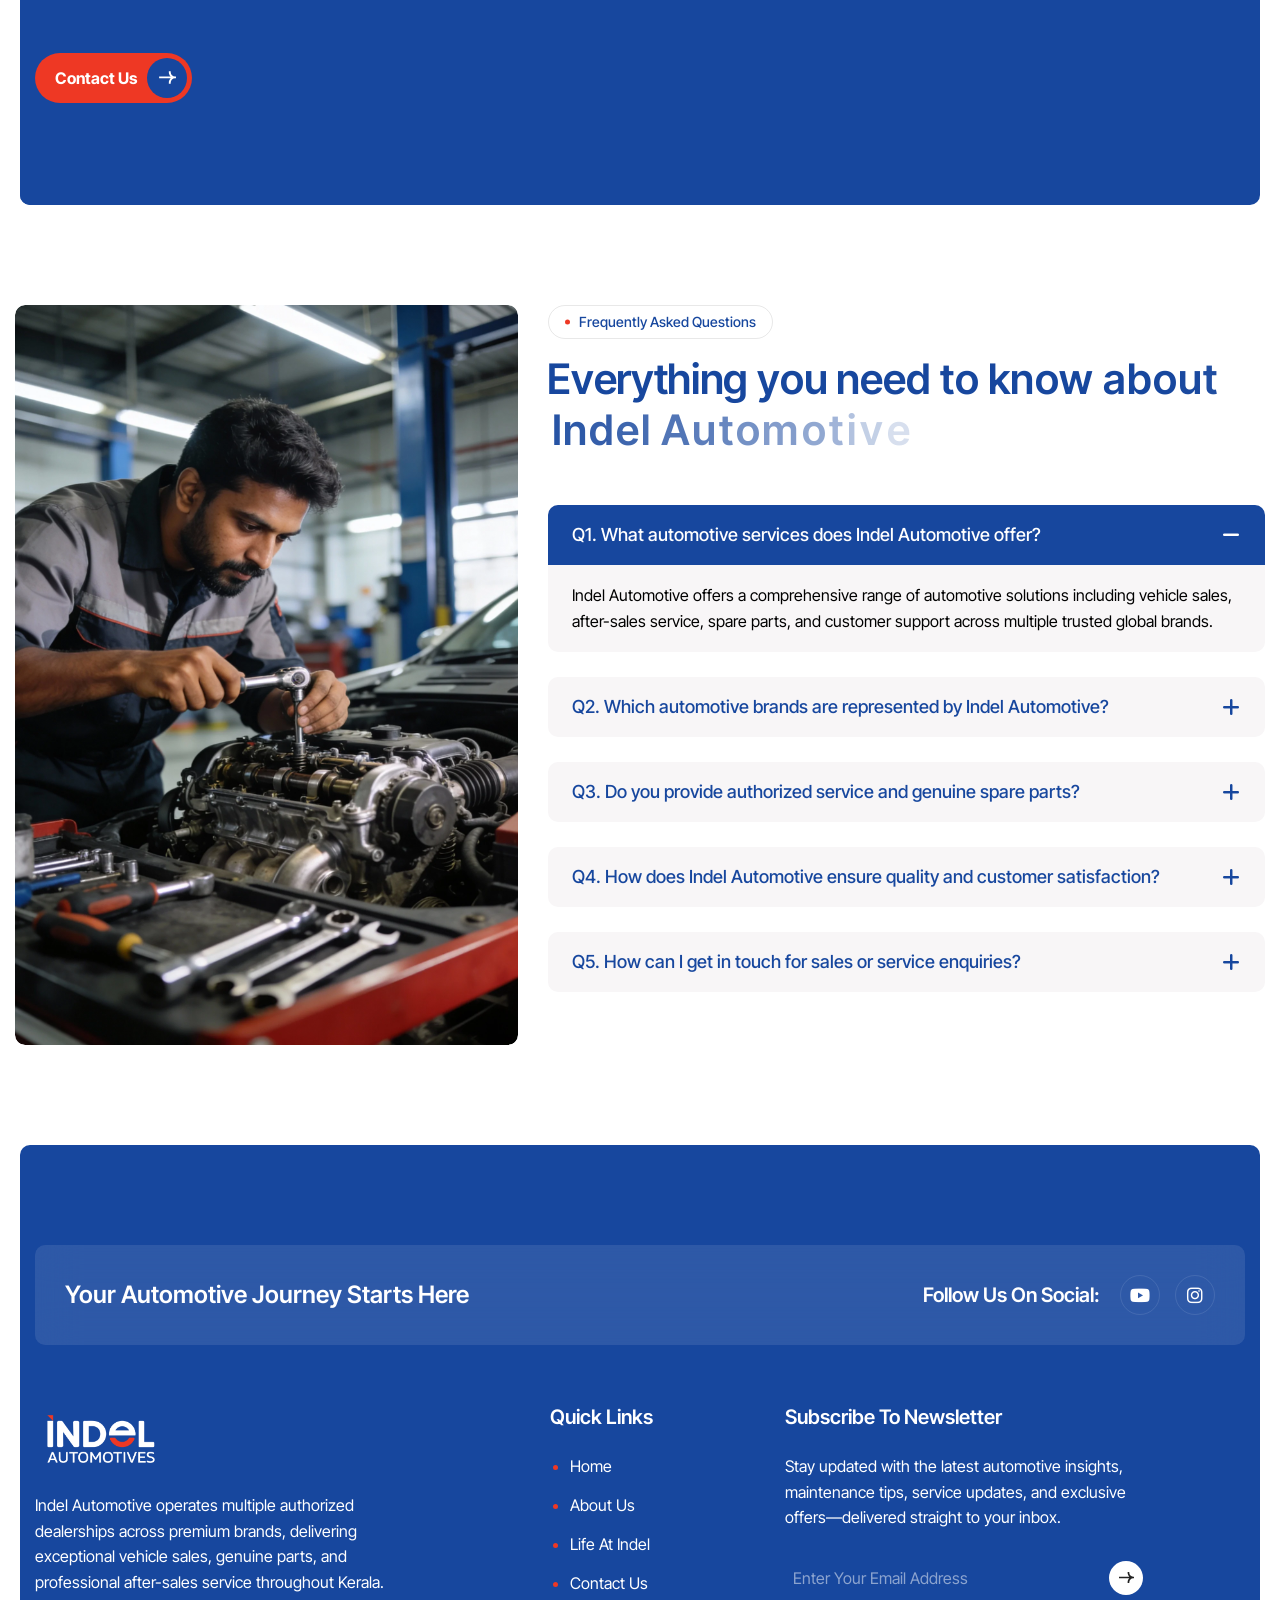
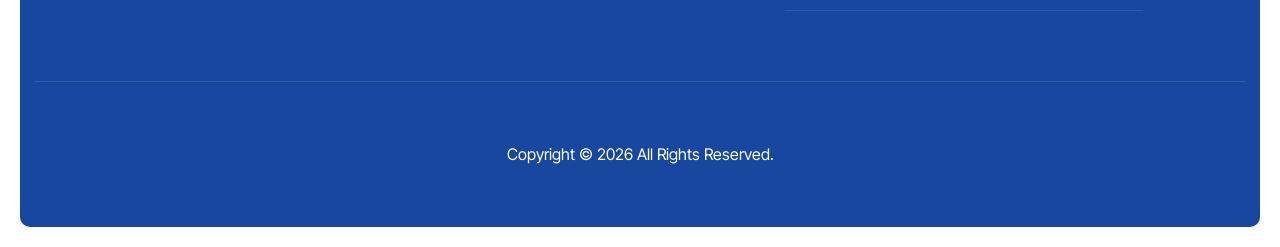
==== commit 5e825030: "imgs" ====
--- a/index.html
+++ b/index.html
@@ -572,7 +572,7 @@
                     <div class="course-item-image">
                       <a href="/kerala-volvo" data-cursor-text="Know More">
                         <figure class="image-anime">
-                          <img src="images/showrooms/volvo.png" alt="" />
+                          <img src="images/showrooms/volvo.webp" alt="" />
                         </figure>
                       </a>
                     </div>
@@ -603,7 +603,7 @@
                     <div class="course-item-image">
                       <a href="/kairali-toyota" data-cursor-text="Know More">
                         <figure class="image-anime">
-                          <img src="images/showrooms/toyota.png" alt="" />
+                          <img src="images/showrooms/toyota.webp" alt="" />
                         </figure>
                       </a>
                     </div>
@@ -634,7 +634,7 @@
                     <div class="course-item-image">
                       <a href="/kairali-ford" data-cursor-text="Know More">
                         <figure class="image-anime">
-                          <img src="images/showrooms/ford.png" alt="" />
+                          <img src="images/showrooms/ford.webp" alt="" />
                         </figure>
                       </a>
                     </div>
@@ -665,7 +665,7 @@
                     <div class="course-item-image">
                       <a href="/indel-honda" data-cursor-text="Know More">
                         <figure class="image-anime">
-                          <img src="images/showrooms/honda.png" alt="" />
+                          <img src="images/showrooms/honda.webp" alt="" />
                         </figure>
                       </a>
                     </div>
@@ -696,7 +696,7 @@
                     <div class="course-item-image">
                       <a href="/indel-suzuki" data-cursor-text="Know More">
                         <figure class="image-anime">
-                          <img src="images/showrooms/suzuki.png" alt="" />
+                          <img src="images/showrooms/suzuki.webp" alt="" />
                         </figure>
                       </a>
                     </div>
@@ -727,7 +727,7 @@
                     <div class="course-item-image">
                       <a href="/indel-yamaha" data-cursor-text="Know More">
                         <figure class="image-anime">
-                          <img src="images/showrooms/yamaha.png" alt="" />
+                          <img src="images/showrooms/yamaha.webp" alt="" />
                         </figure>
                       </a>
                     </div>
@@ -760,7 +760,7 @@
                     <div class="course-item-image">
                       <a href="/indel-mobility" data-cursor-text="Know More">
                         <figure class="image-anime">
-                          <img src="images/showrooms/ashok-leyland.png" alt="" />
+                          <img src="images/showrooms/ashok-leyland.webp" alt="" />
                         </figure>
                       </a>
                     </div>
@@ -791,7 +791,7 @@
                     <div class="course-item-image">
                       <a href="/indel-wheels" data-cursor-text="Know More">
                         <figure class="image-anime">
-                          <img src="images/showrooms/river.png" alt="" />
+                          <img src="images/showrooms/river-page.webp" alt="" />
                         </figure>
                       </a>
                     </div>
@@ -822,7 +822,7 @@
                     <div class="course-item-image">
                       <a href="/motory" data-cursor-text="Know More">
                         <figure class="image-anime">
-                          <img src="images/showrooms/morty.png" alt="" />
+                          <img src="images/showrooms/morty.webp" alt="" />
                         </figure>
                       </a>
                     </div>
--- a/css/custom.css
+++ b/css/custom.css
@@ -3533,7 +3533,7 @@
 /* Tablet */
 @media (max-width: 991px) {
 	.collage-5 {
-		grid-template-columns: 1fr 1fr;
+		grid-template-columns: 1fr 1fr; 
 		grid-template-rows: auto;
 		height: auto;
 	}
@@ -3592,7 +3592,31 @@
 .life-at-indel-star-section {
 	padding-bottom: 0 !important;
 }
-
+.collage-8 {
+  display: grid;
+  grid-template-columns: 1fr 1fr 2fr;
+  grid-template-rows: repeat(3, 240px);
+  gap: 16px;
+}
+
+.collage-8 img {
+  width: 100%;
+  height: 100%;
+  object-fit: cover;
+  border-radius: 16px;
+}
+
+@media (max-width: 991px) {
+  .collage-8 {
+    grid-template-columns: 1fr 1fr;
+    grid-template-rows: auto;
+  }
+  .collage-8 .gallery-item { grid-column: auto; grid-row: auto; }
+}
+
+@media (max-width: 575px) {
+  .collage-8 { grid-template-columns: 1fr; }
+} 
 /*.about-us-start-section {*/
 /*	padding-top: 0;*/
 /*}*/
@@ -13653,6 +13677,7 @@
     cursor: default;
     transition: border-color .18s, background .18s, transform .15s;
     box-shadow: 0 1px 4px rgba(10,43,110,.06);
+	cursor: pointer;
   }
 
   .indel-locs__tag:hover {
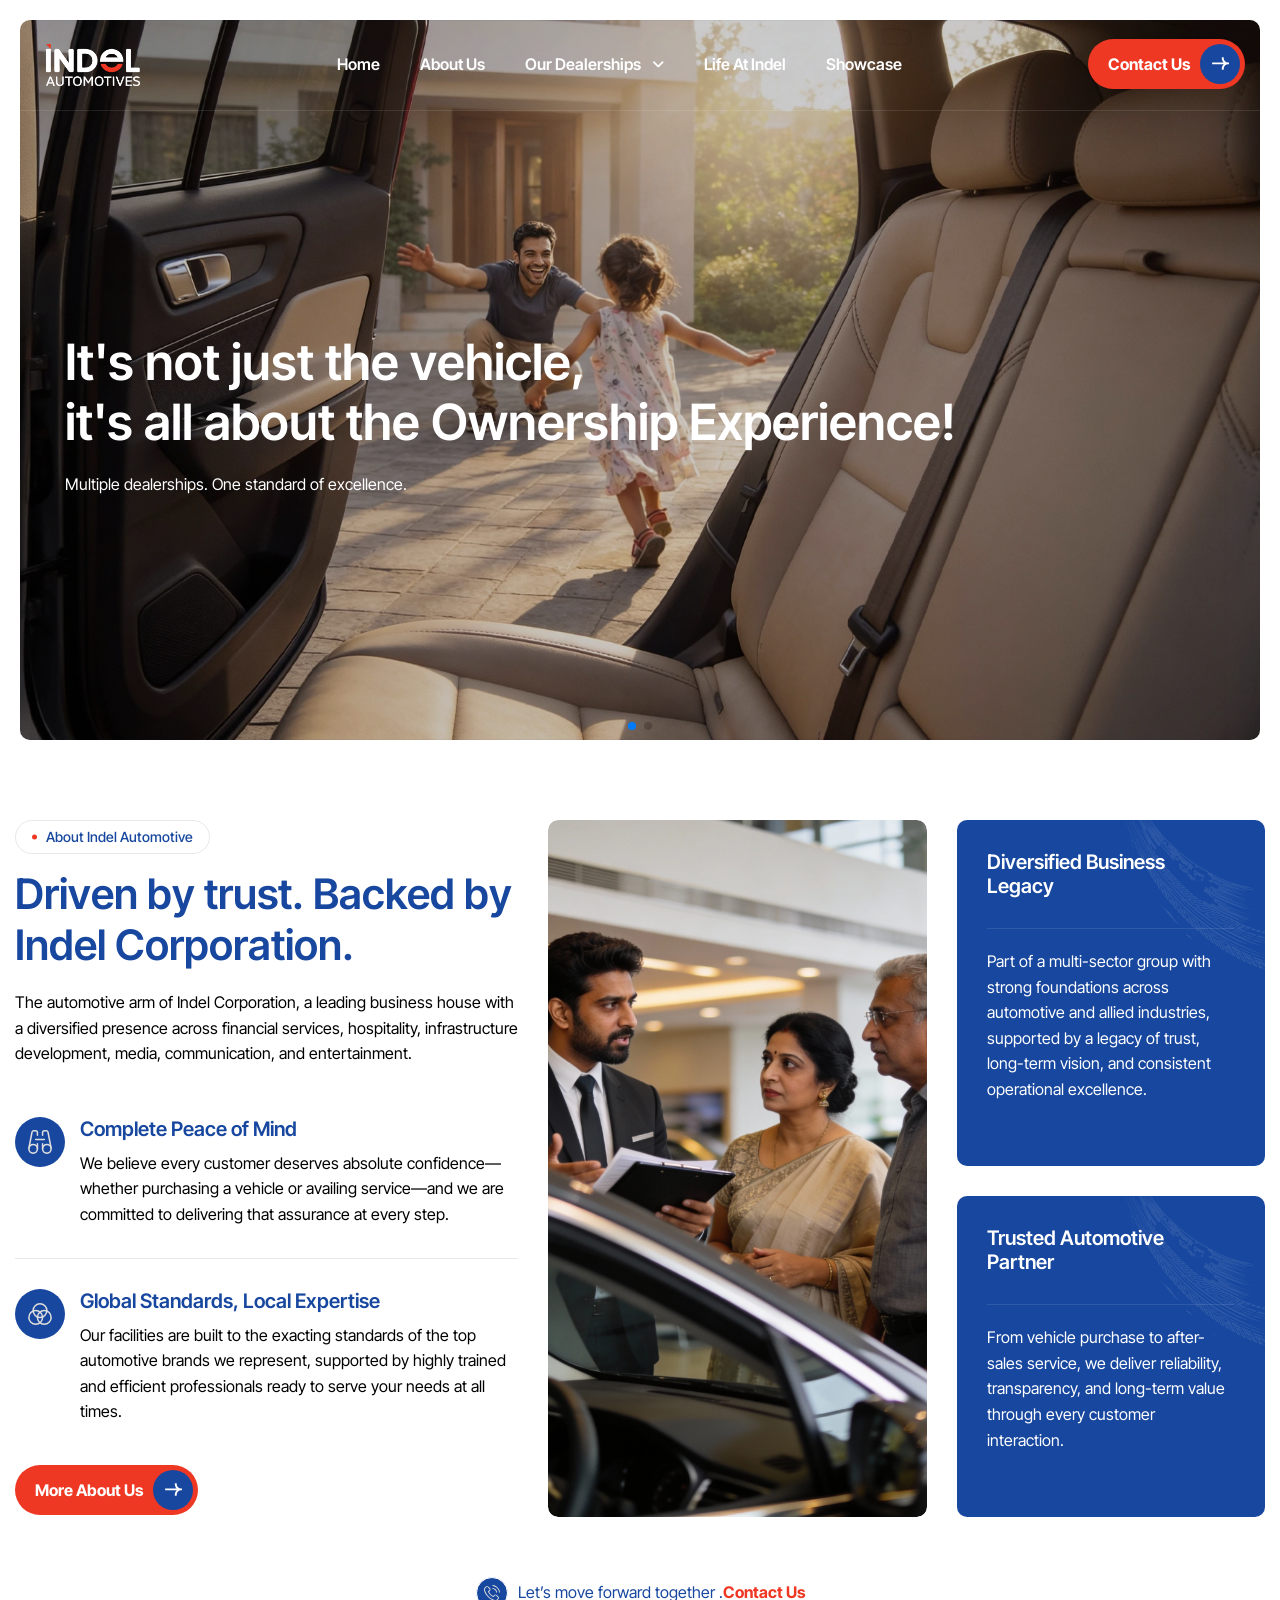
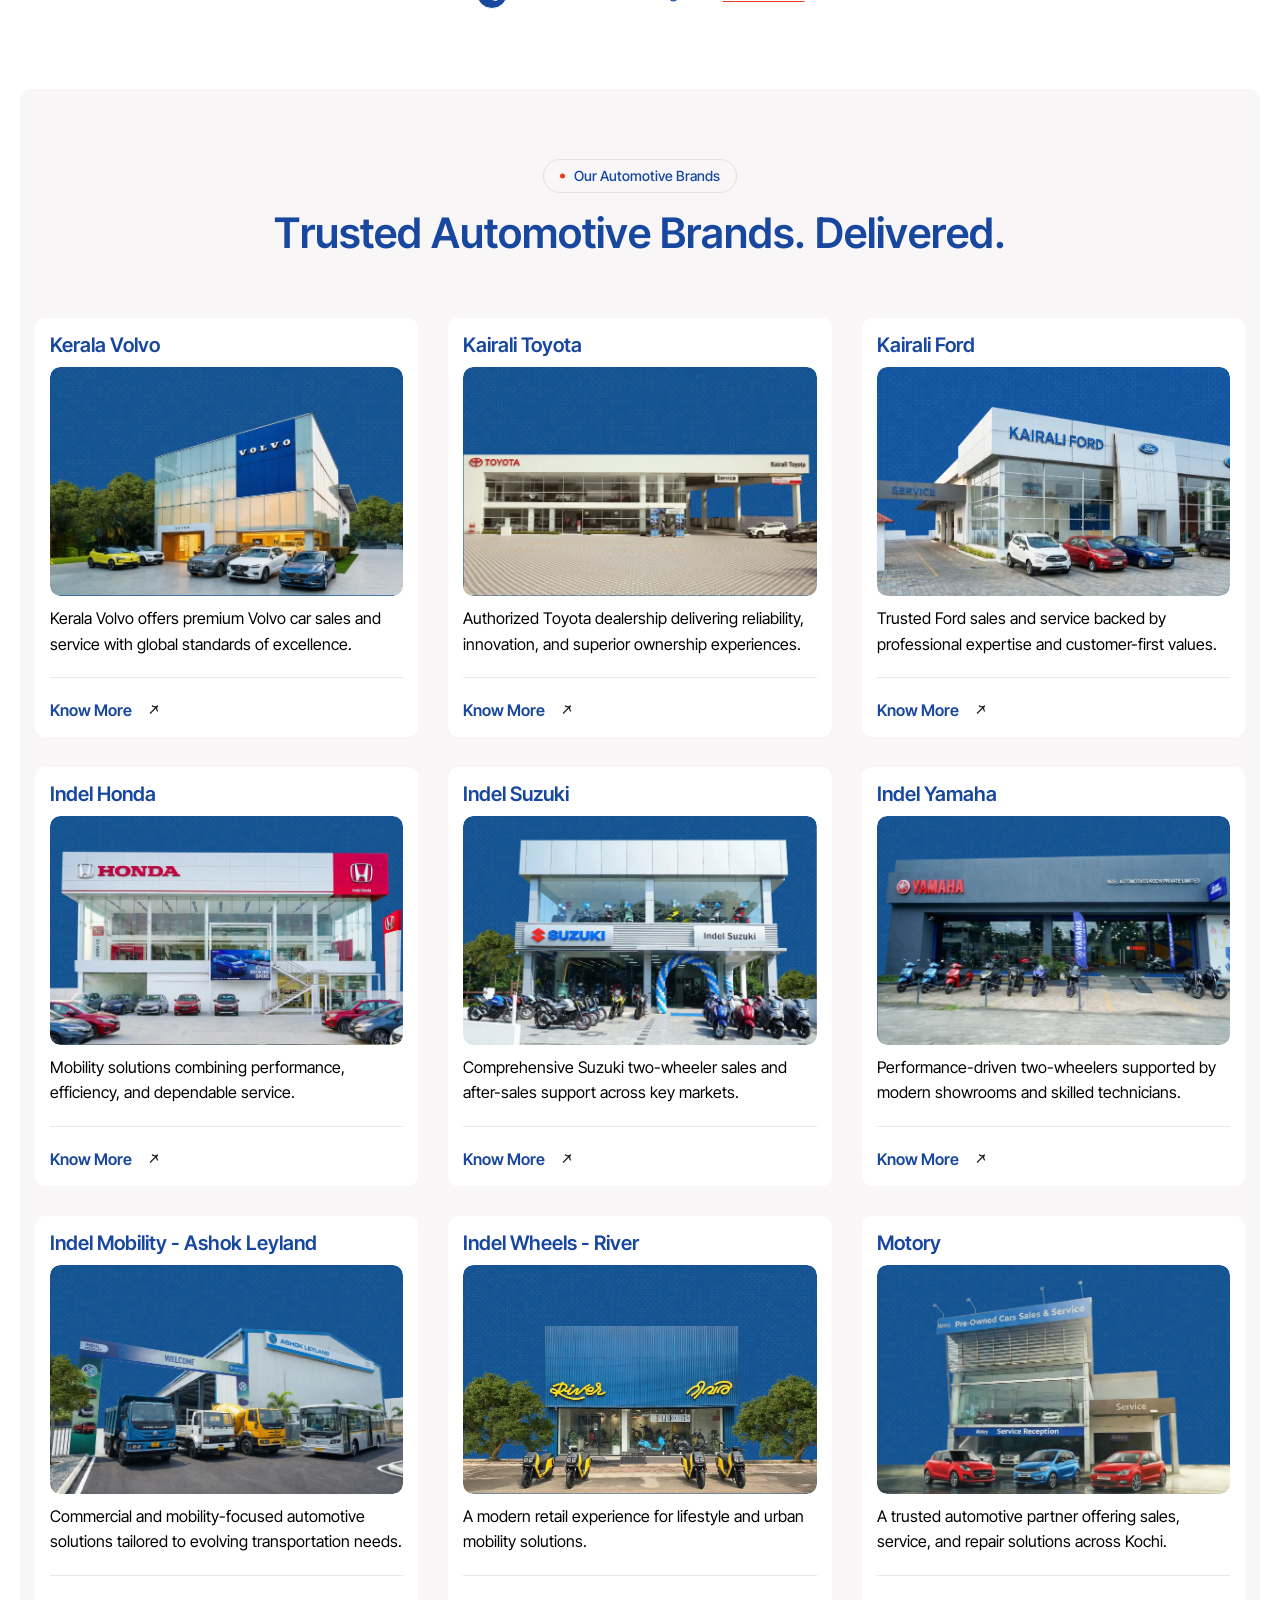
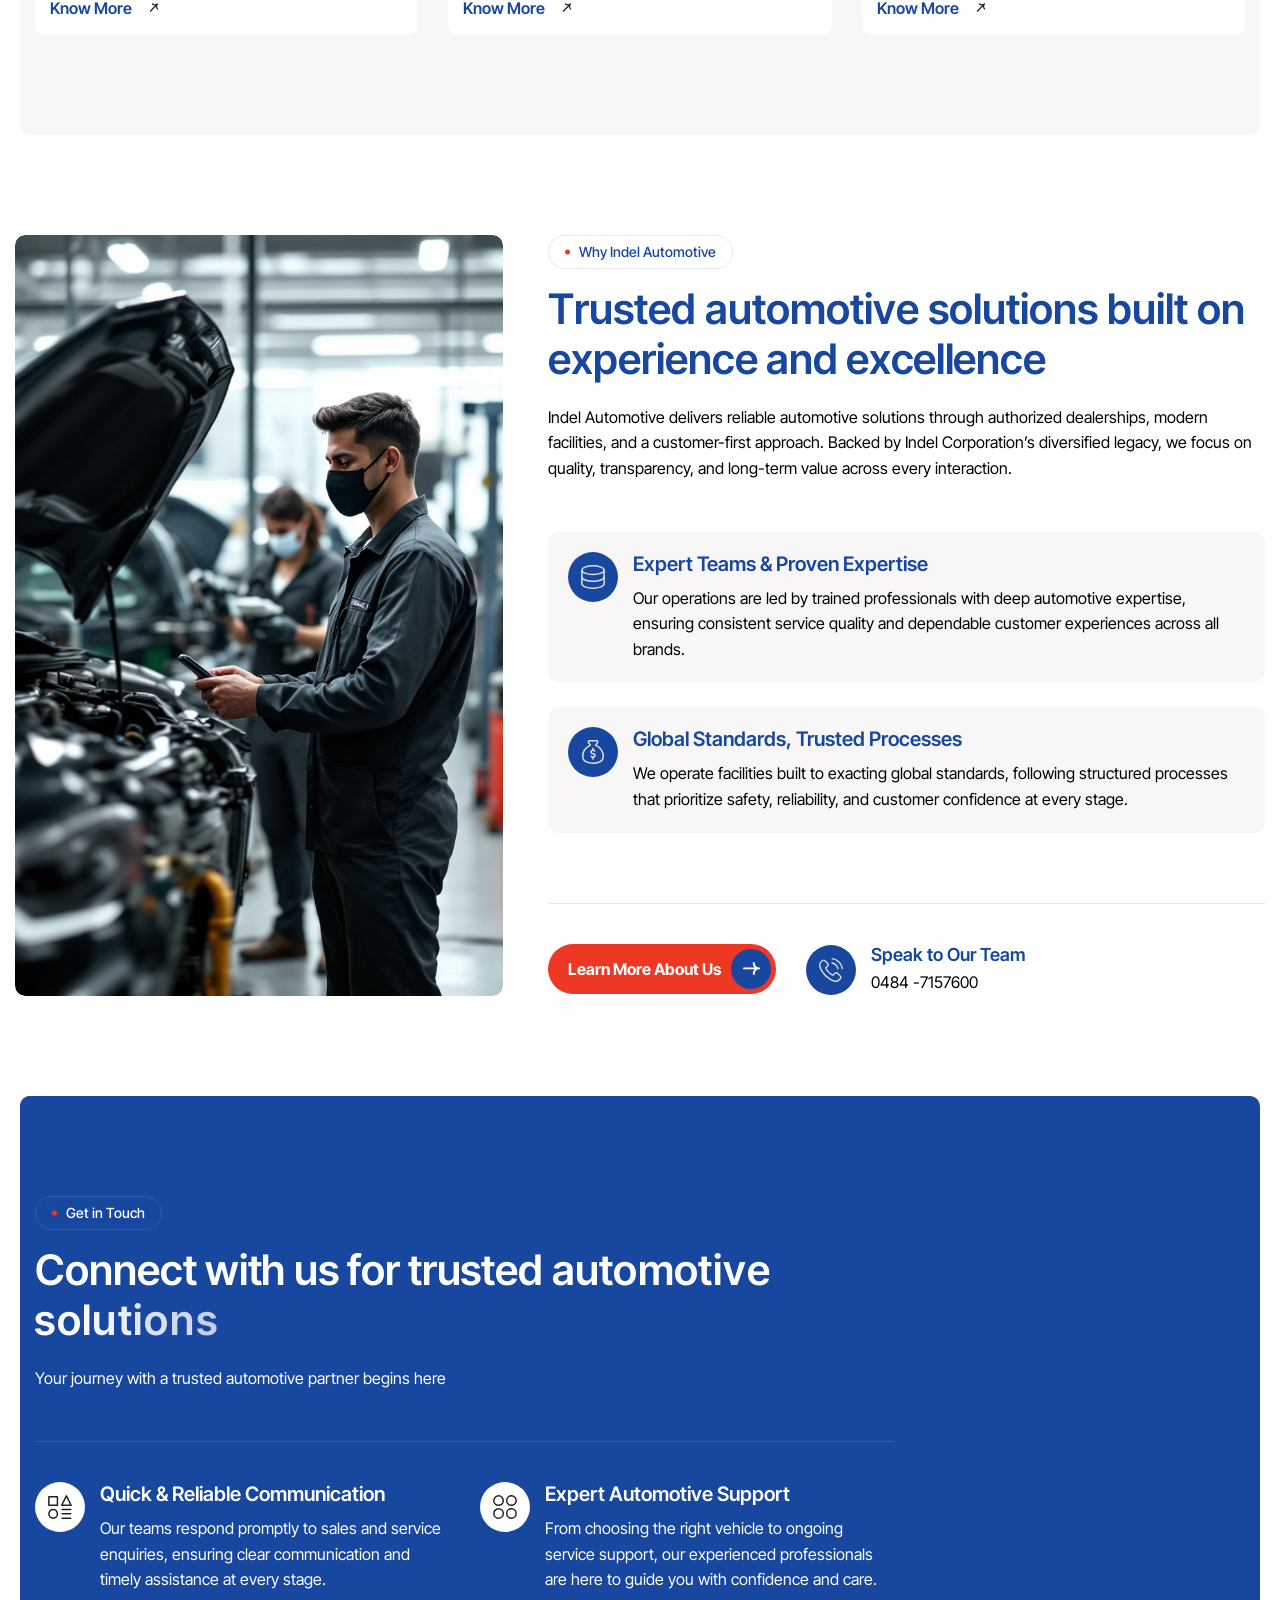
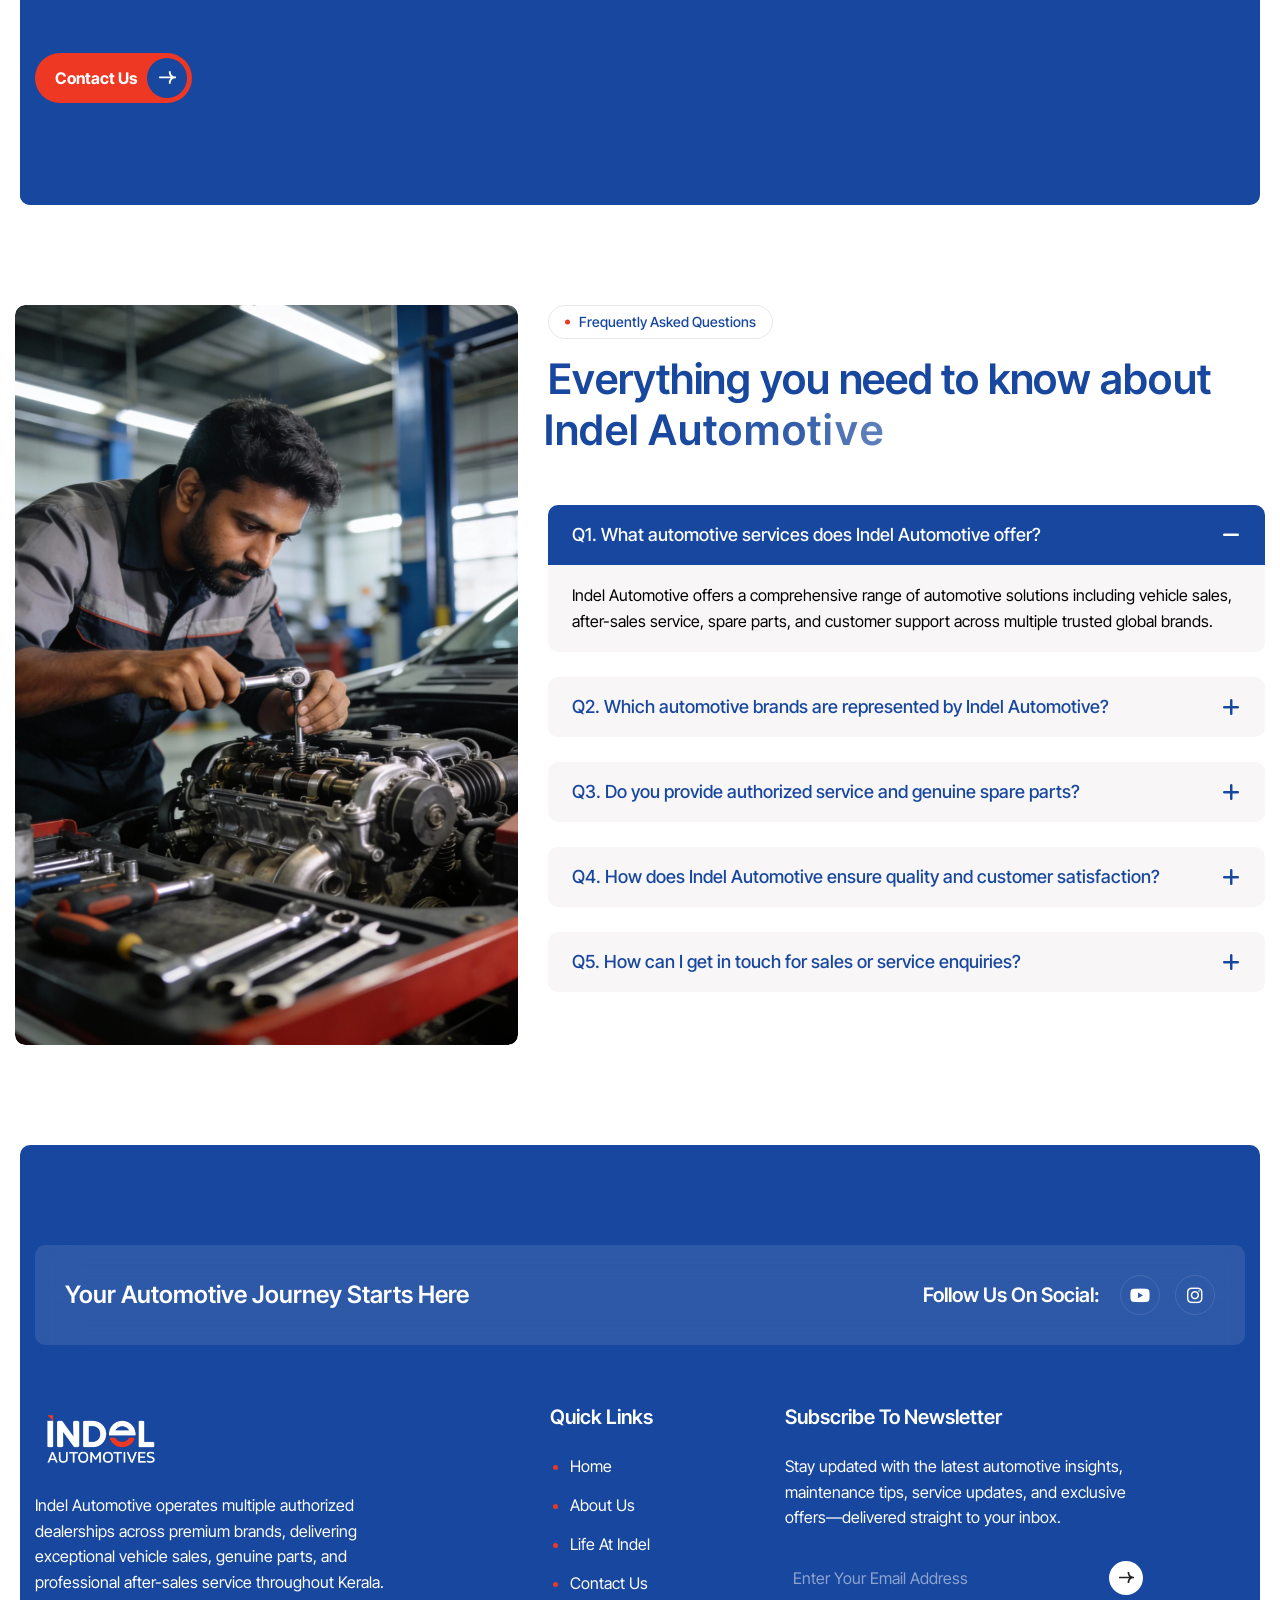
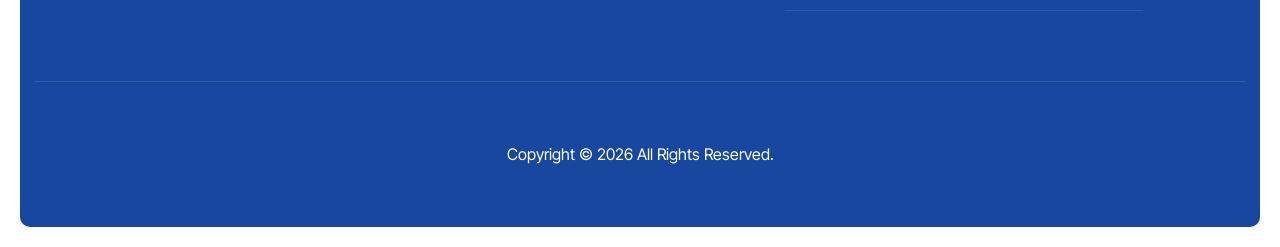
==== commit de26ccec: "content" ====
--- a/index.html
+++ b/index.html
@@ -221,7 +221,7 @@
                       <!-- Section Title Start -->
                       <div class="section-title">
                         <h1 class="text-anime-style-3">
-                          It's no just the vehicle,<br />
+                          It's not just the vehicle,<br />
                           it's all about the Ownership Experience!
                         </h1>
                         <p class="wow fadeInUp" data-wow-delay="0.2s">
--- a/css/custom.css
+++ b/css/custom.css
@@ -1689,6 +1689,7 @@
 	object-fit: cover;
 	border-radius: 10px;
 	transition: all 0.6s ease-in-out;
+	object-position: bottom !important;  
 }
 
 .our-value-item .course-item-image img {
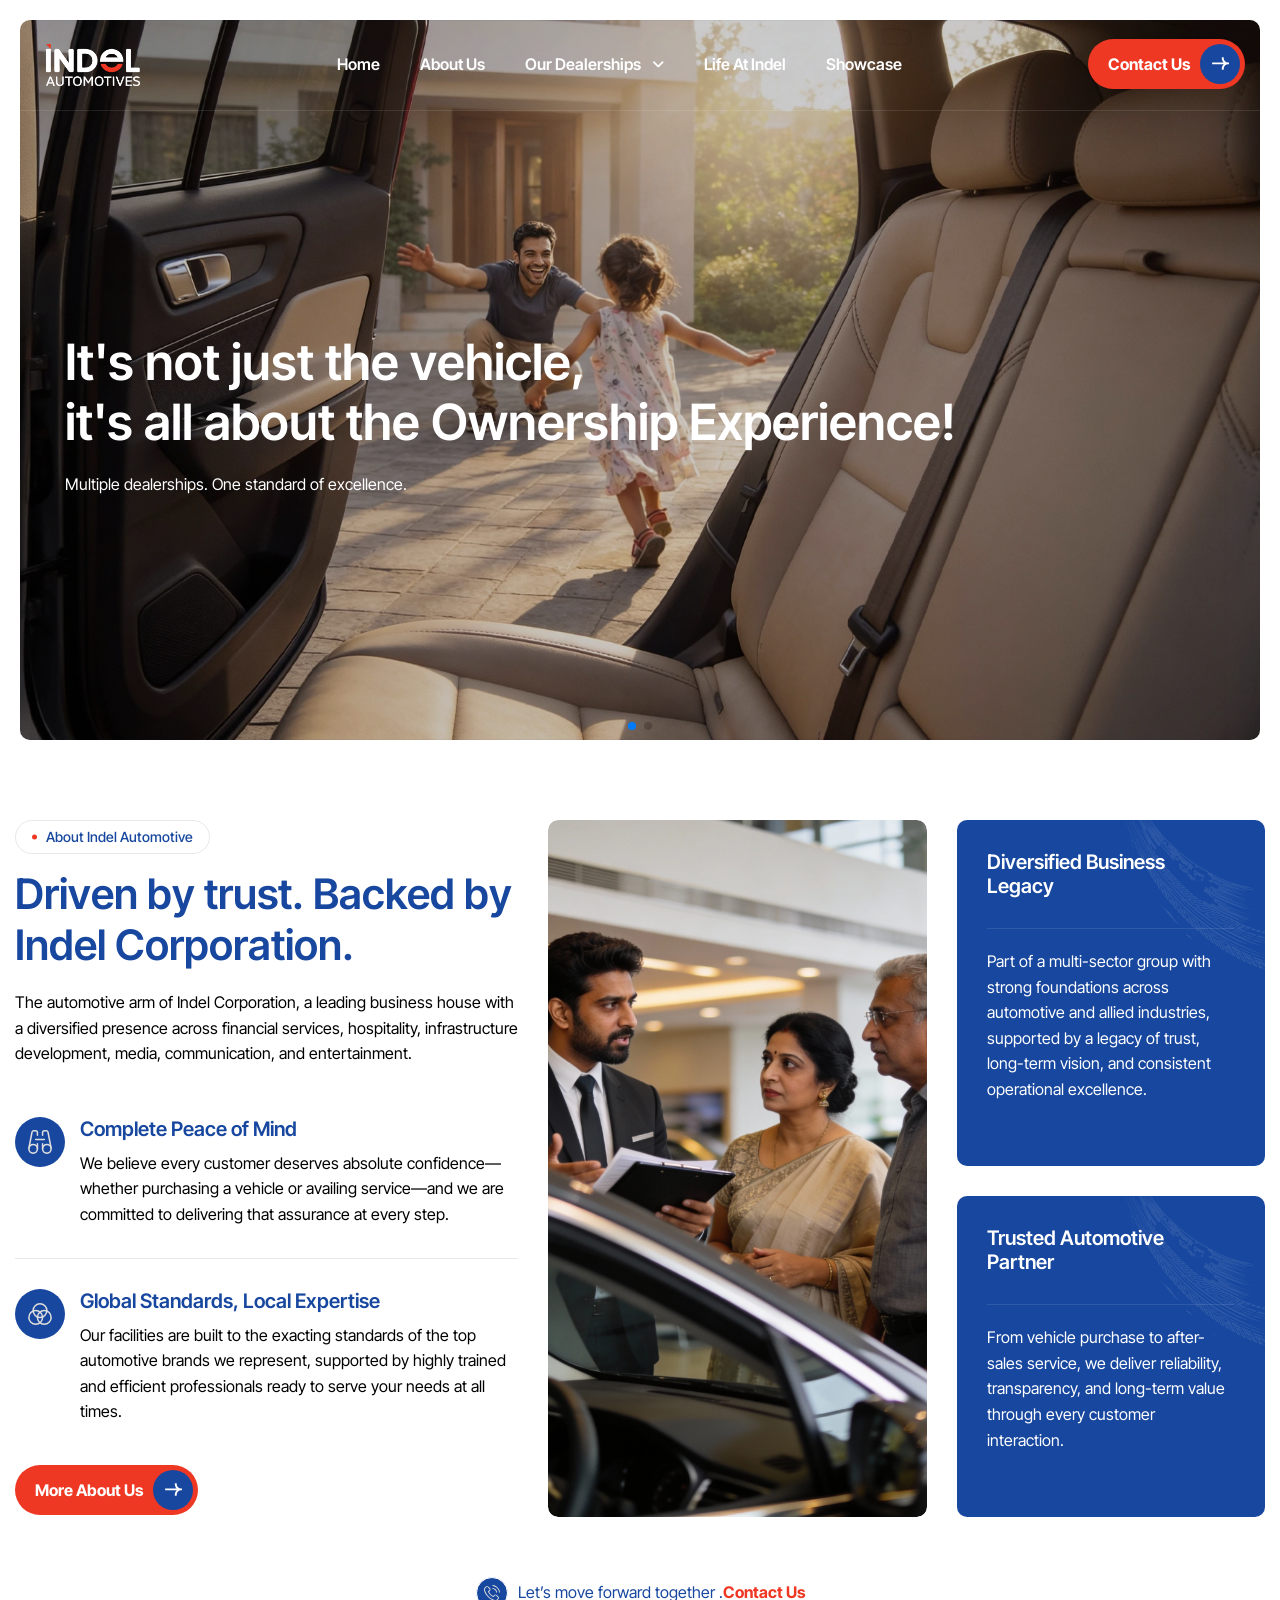
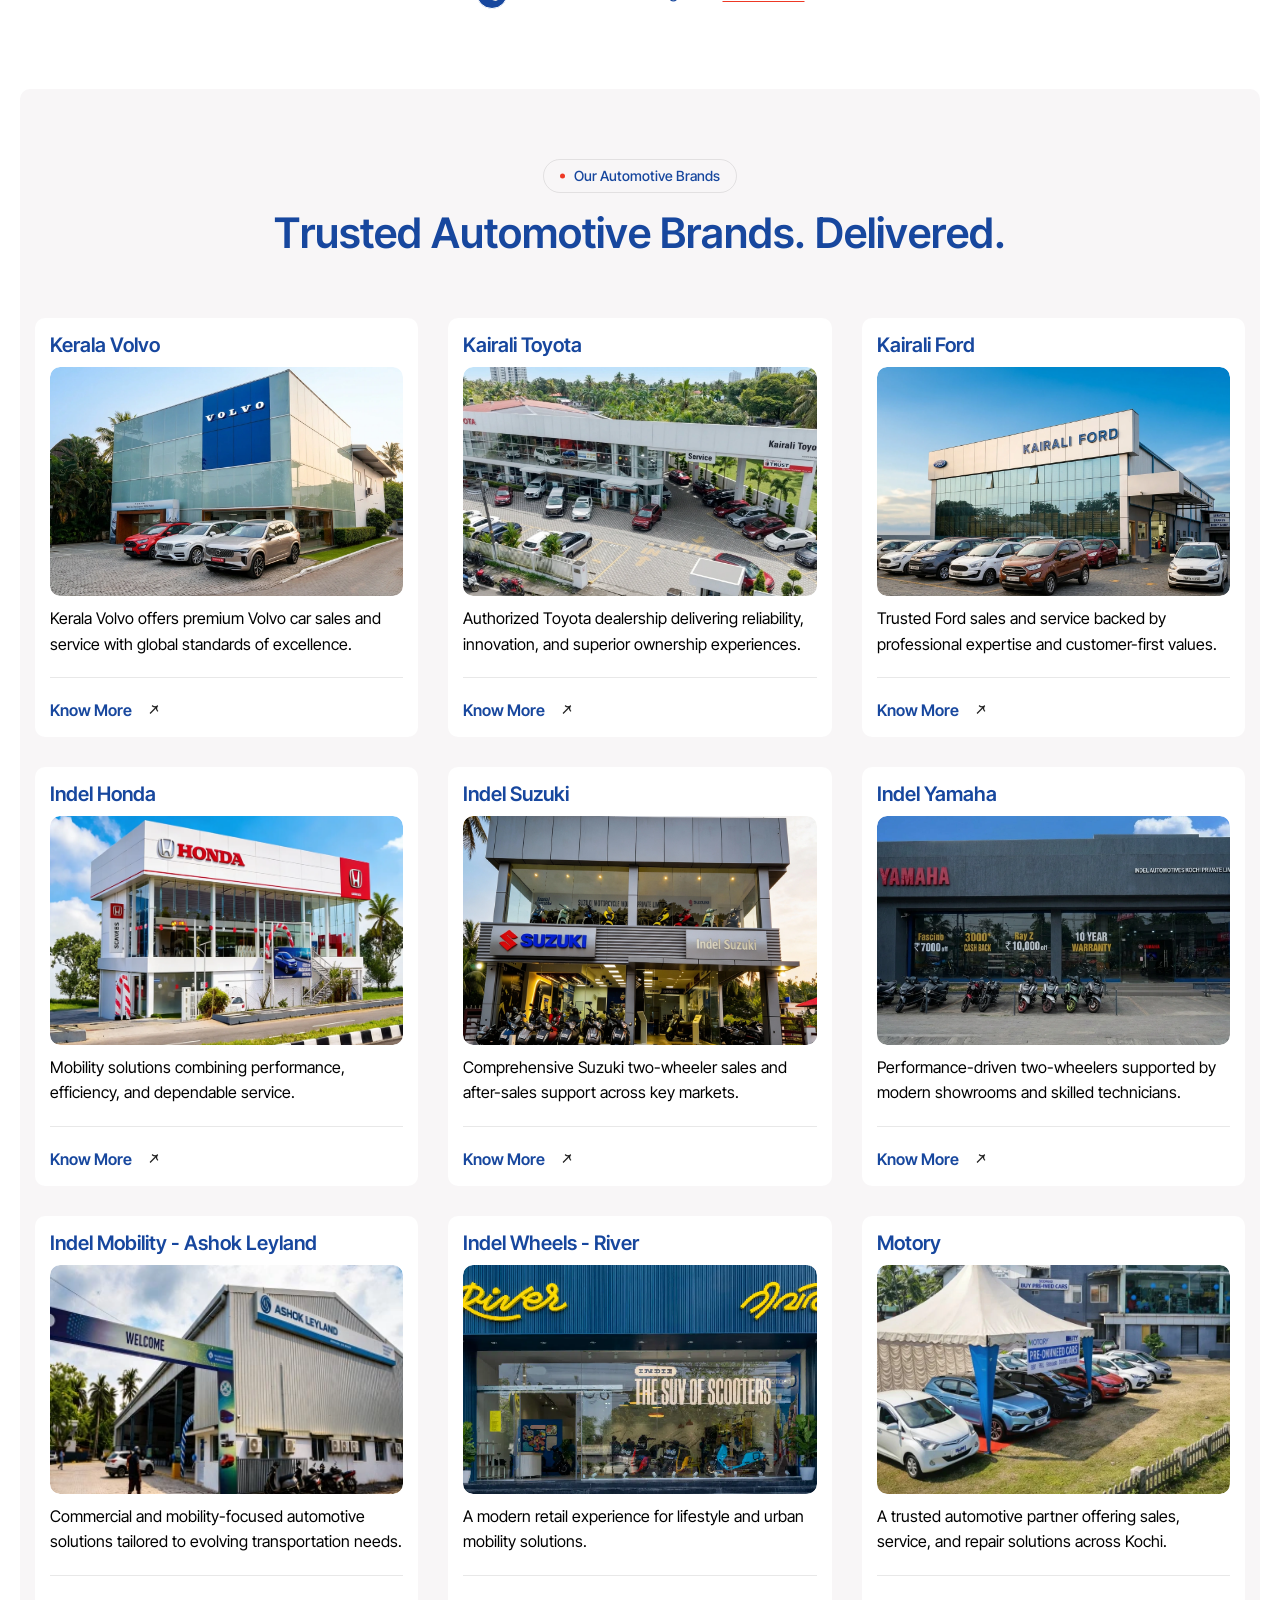
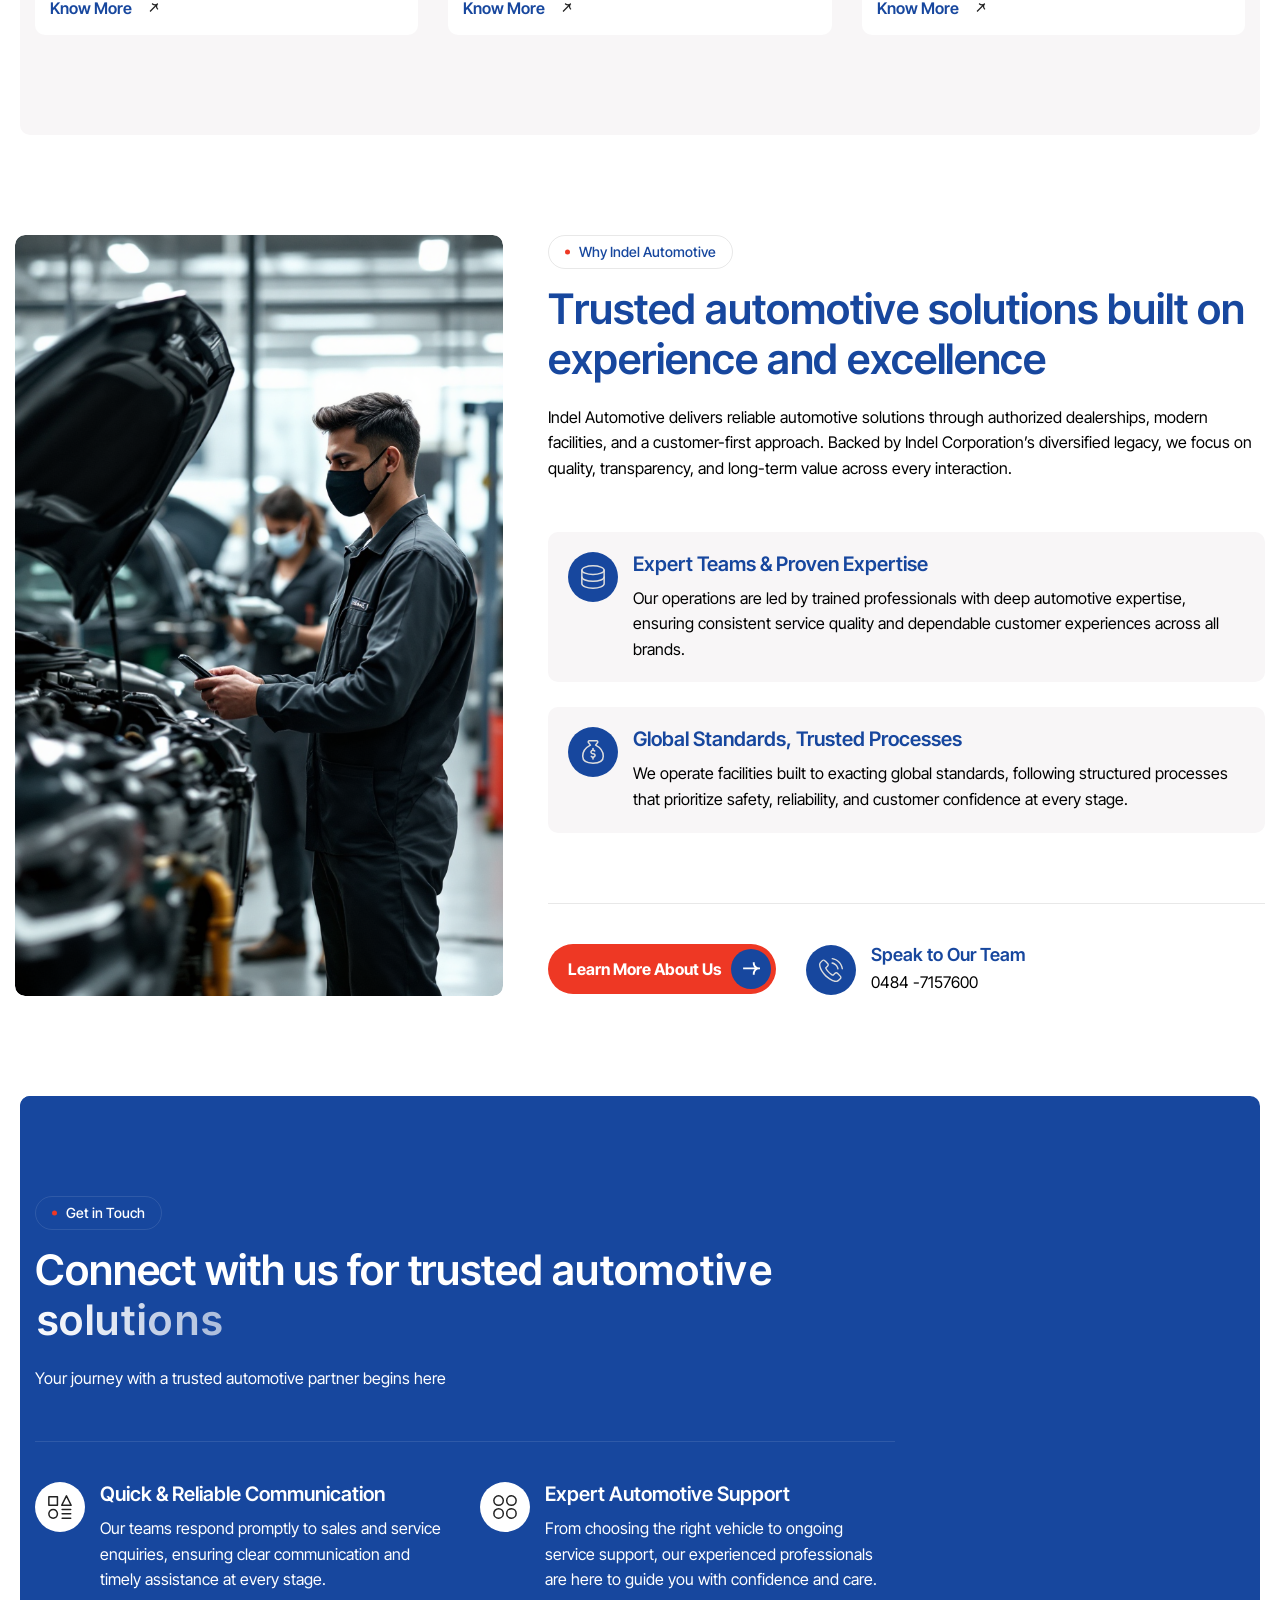
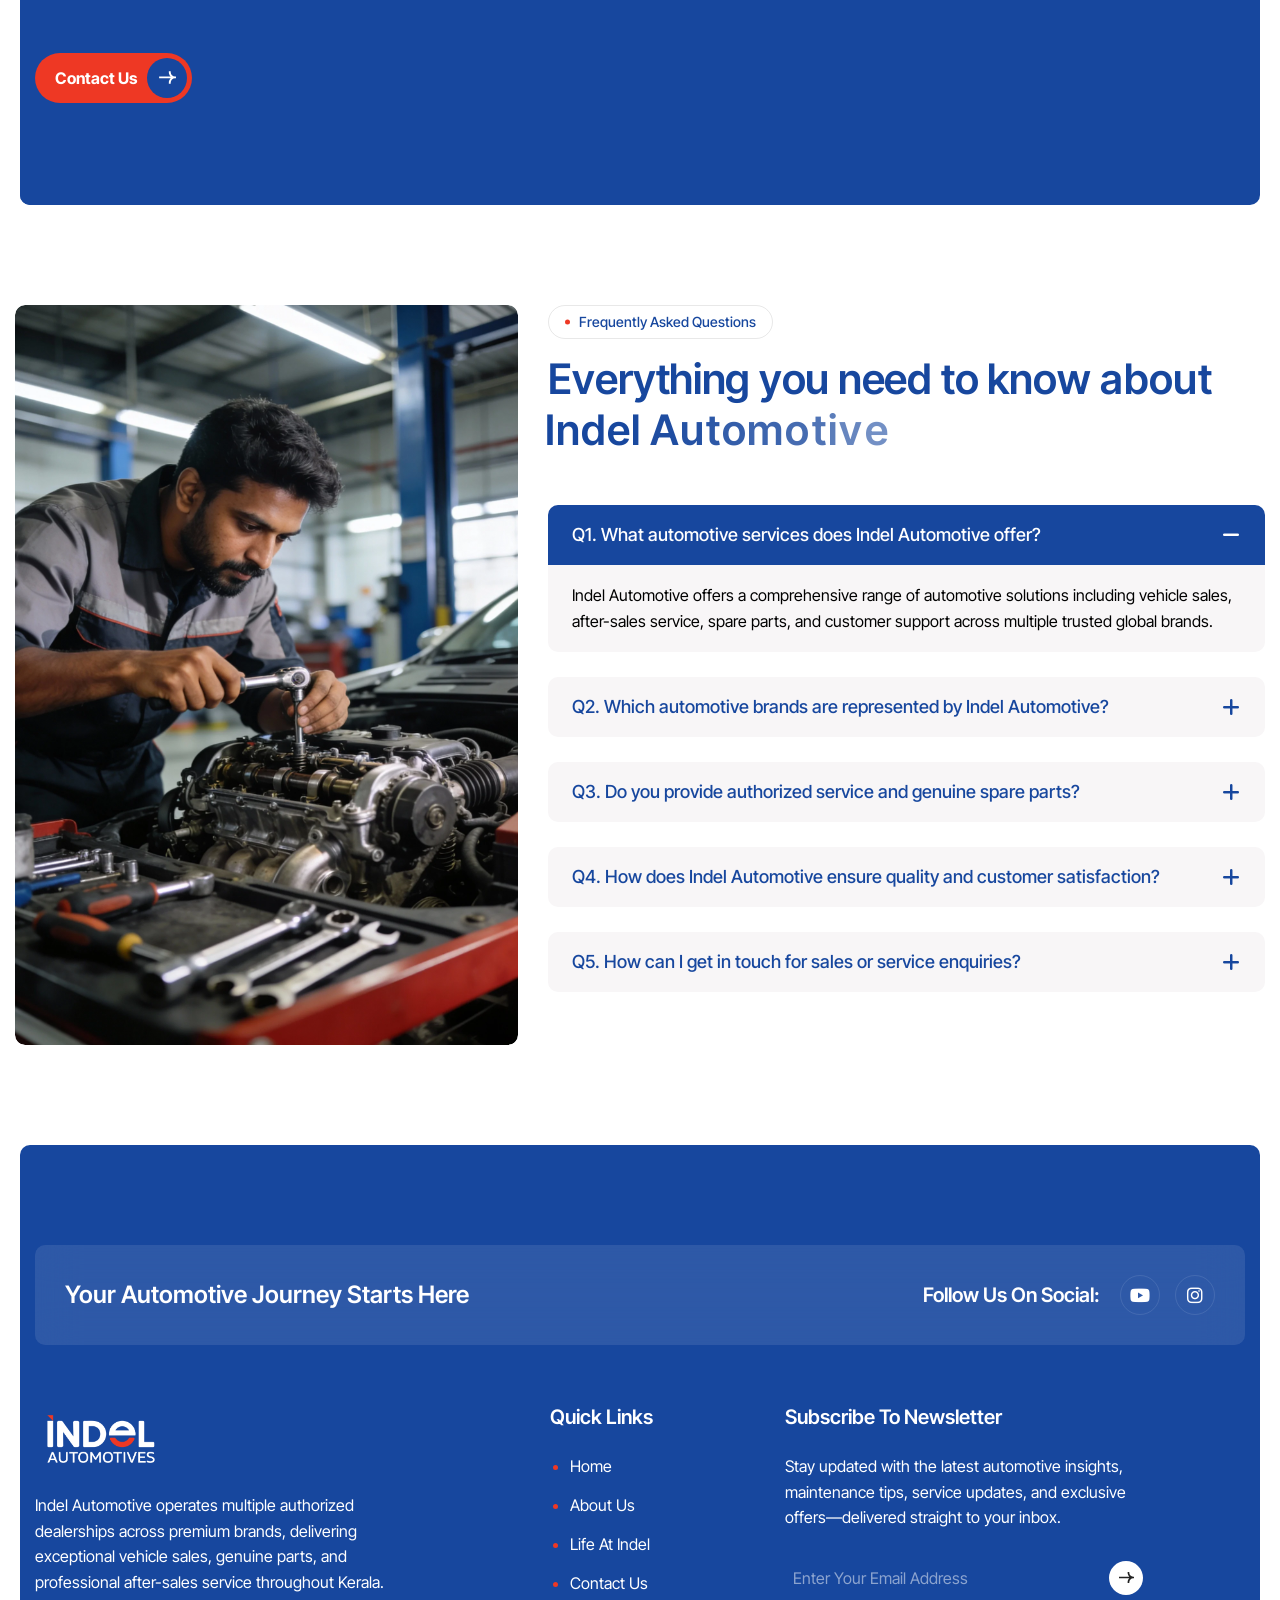
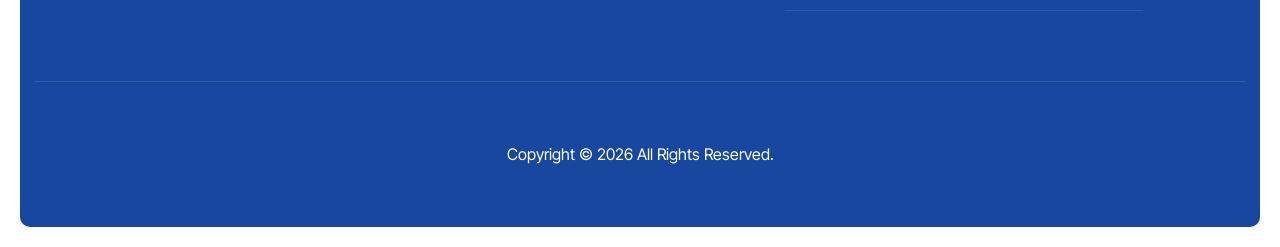
==== commit d104951d: "pages update" ====
--- a/index.html
+++ b/index.html
@@ -572,7 +572,7 @@
                     <div class="course-item-image">
                       <a href="/kerala-volvo" data-cursor-text="Know More">
                         <figure class="image-anime">
-                          <img src="images/showrooms/volvo.webp" alt="" />
+                          <img src="images/showrooms/volvo-new.webp" alt="" />
                         </figure>
                       </a>
                     </div>
@@ -603,7 +603,7 @@
                     <div class="course-item-image">
                       <a href="/kairali-toyota" data-cursor-text="Know More">
                         <figure class="image-anime">
-                          <img src="images/showrooms/toyota.webp" alt="" />
+                          <img src="images/showrooms/toyota-new.webp" alt="" />
                         </figure>
                       </a>
                     </div>
@@ -634,7 +634,7 @@
                     <div class="course-item-image">
                       <a href="/kairali-ford" data-cursor-text="Know More">
                         <figure class="image-anime">
-                          <img src="images/showrooms/ford.webp" alt="" />
+                          <img src="images/showrooms/ford-new.webp" alt="" />
                         </figure>
                       </a>
                     </div>
@@ -665,7 +665,7 @@
                     <div class="course-item-image">
                       <a href="/indel-honda" data-cursor-text="Know More">
                         <figure class="image-anime">
-                          <img src="images/showrooms/honda.webp" alt="" />
+                          <img src="images/indel-honda.webp" alt="" />
                         </figure>
                       </a>
                     </div>
@@ -696,7 +696,7 @@
                     <div class="course-item-image">
                       <a href="/indel-suzuki" data-cursor-text="Know More">
                         <figure class="image-anime">
-                          <img src="images/showrooms/suzuki.webp" alt="" />
+                          <img src="images/indel-suzuki.webp" alt="" />
                         </figure>
                       </a>
                     </div>
@@ -727,7 +727,7 @@
                     <div class="course-item-image">
                       <a href="/indel-yamaha" data-cursor-text="Know More">
                         <figure class="image-anime">
-                          <img src="images/showrooms/yamaha.webp" alt="" />
+                          <img src="images/showrooms/yamaha-new.webp" alt="" />
                         </figure>
                       </a>
                     </div>
@@ -760,7 +760,7 @@
                     <div class="course-item-image">
                       <a href="/indel-mobility" data-cursor-text="Know More">
                         <figure class="image-anime">
-                          <img src="images/showrooms/ashok-leyland.webp" alt="" />
+                          <img src="images/indelmobility.webp" alt="" />
                         </figure>
                       </a>
                     </div>
@@ -791,7 +791,7 @@
                     <div class="course-item-image">
                       <a href="/indel-wheels" data-cursor-text="Know More">
                         <figure class="image-anime">
-                          <img src="images/showrooms/river-page.webp" alt="" />
+                          <img src="images/river-img.webp" alt="" />
                         </figure>
                       </a>
                     </div>
@@ -822,7 +822,7 @@
                     <div class="course-item-image">
                       <a href="/motory" data-cursor-text="Know More">
                         <figure class="image-anime">
-                          <img src="images/showrooms/morty.webp" alt="" />
+                          <img src="images/motory-page.webp" alt="" />
                         </figure>
                       </a>
                     </div>
@@ -1499,25 +1499,7 @@
 
     <!--Start of Tawk.to Script-->
 
-    <script type="text/javascript">
-      var Tawk_API = Tawk_API || {},
-        Tawk_LoadStart = new Date();
-
-      (function () {
-        var s1 = document.createElement("script"),
-          s0 = document.getElementsByTagName("script")[0];
-
-        s1.async = true;
-
-        s1.src = "https://embed.tawk.to/69b105616527e81c34586b93/1jjdnq1lj";
-
-        s1.charset = "UTF-8";
-
-        s1.setAttribute("crossorigin", "*");
-
-        s0.parentNode.insertBefore(s1, s0);
-      })();
-    </script>
+    <!-- <script type="text/javascript">
 
     <!--End of Tawk.to Script-->
   </body>
--- a/css/custom.css
+++ b/css/custom.css
@@ -1689,7 +1689,7 @@
 	object-fit: cover;
 	border-radius: 10px;
 	transition: all 0.6s ease-in-out;
-	object-position: bottom !important;  
+	/* object-position: bottom !important;    */
 }
 
 .our-value-item .course-item-image img {
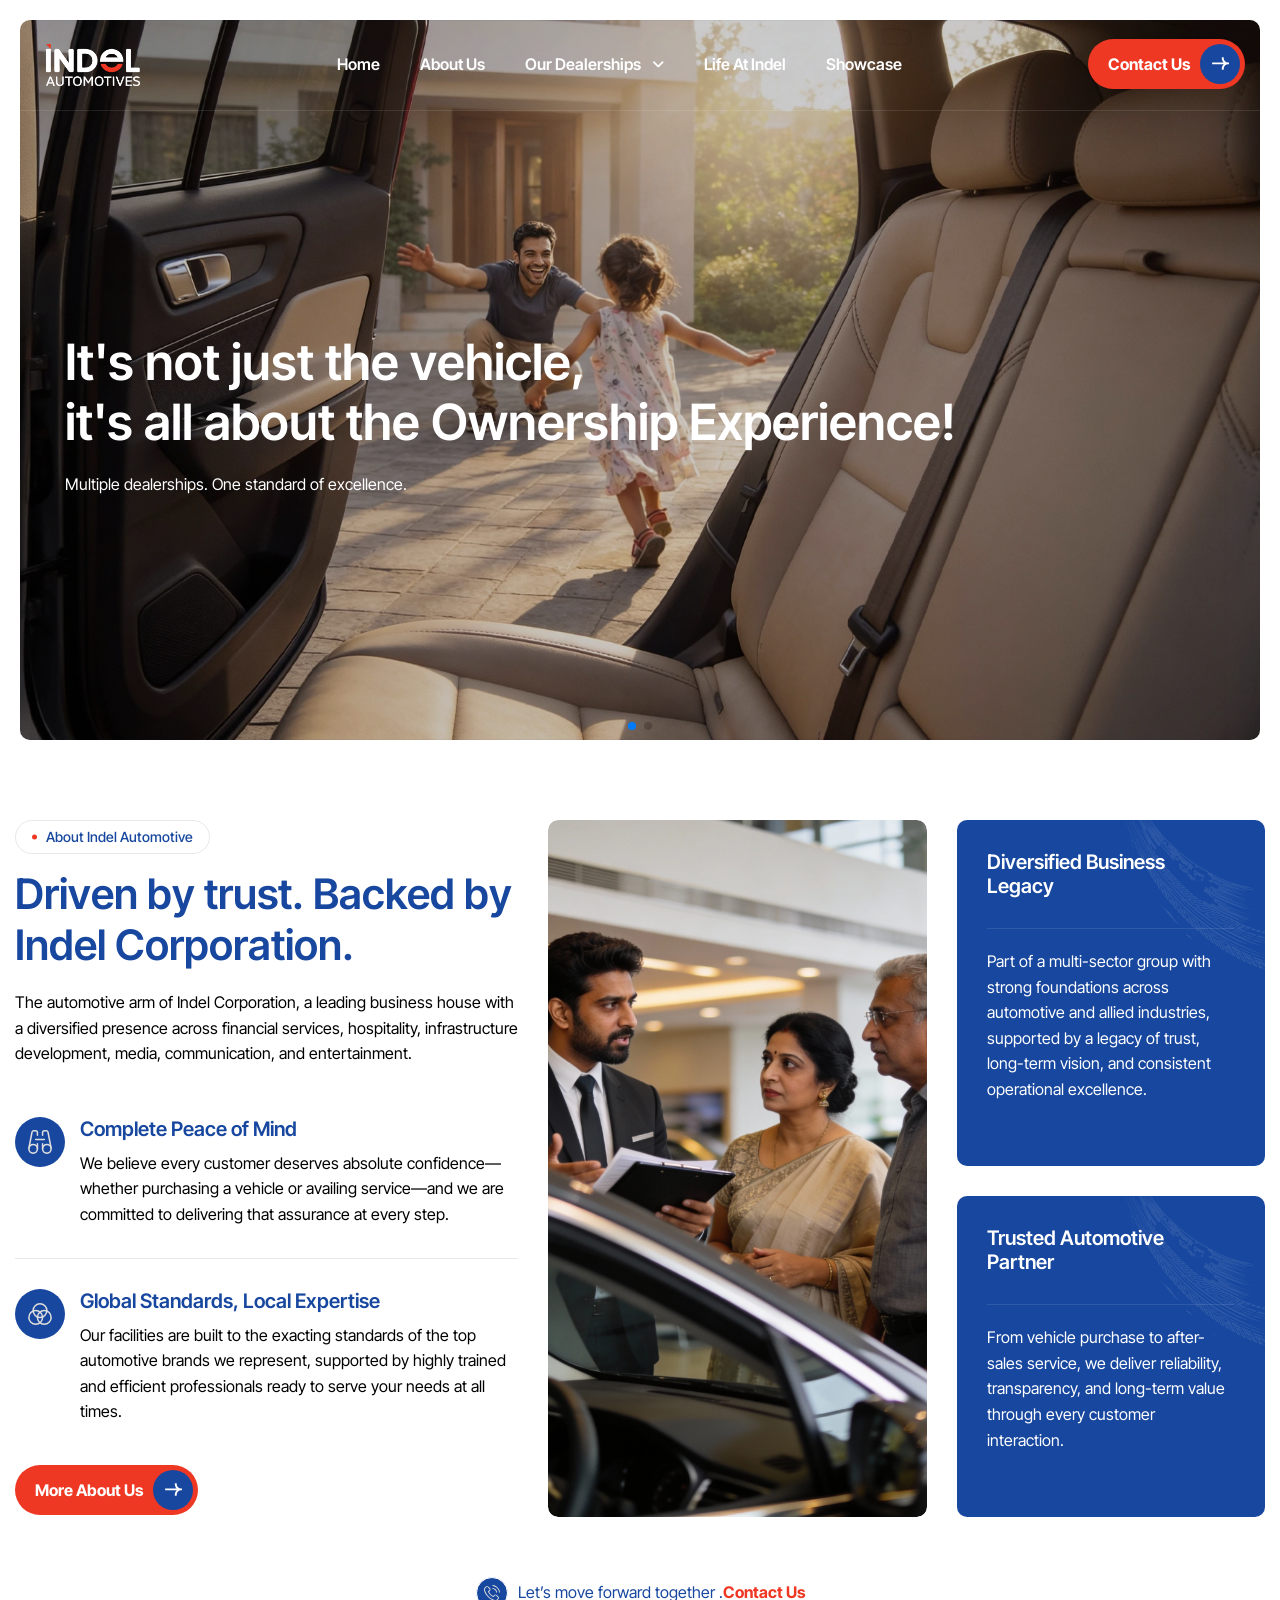
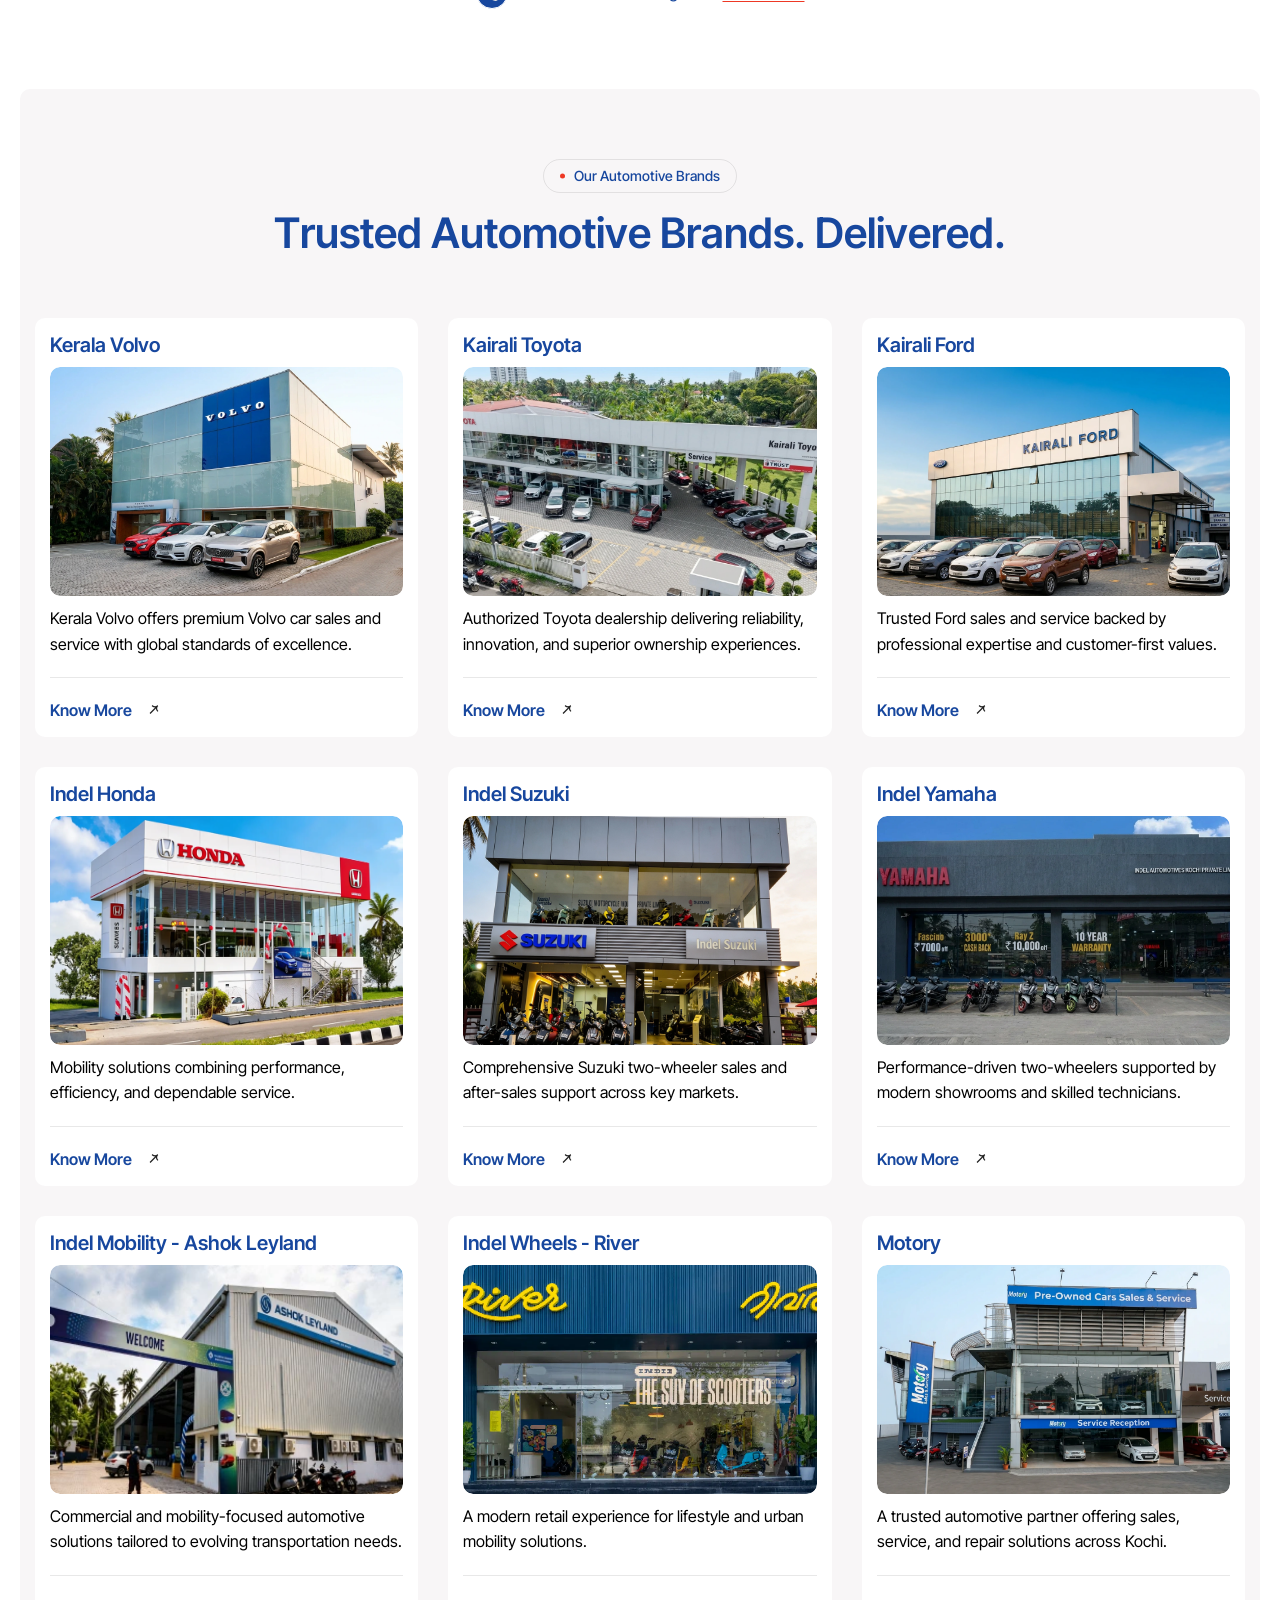
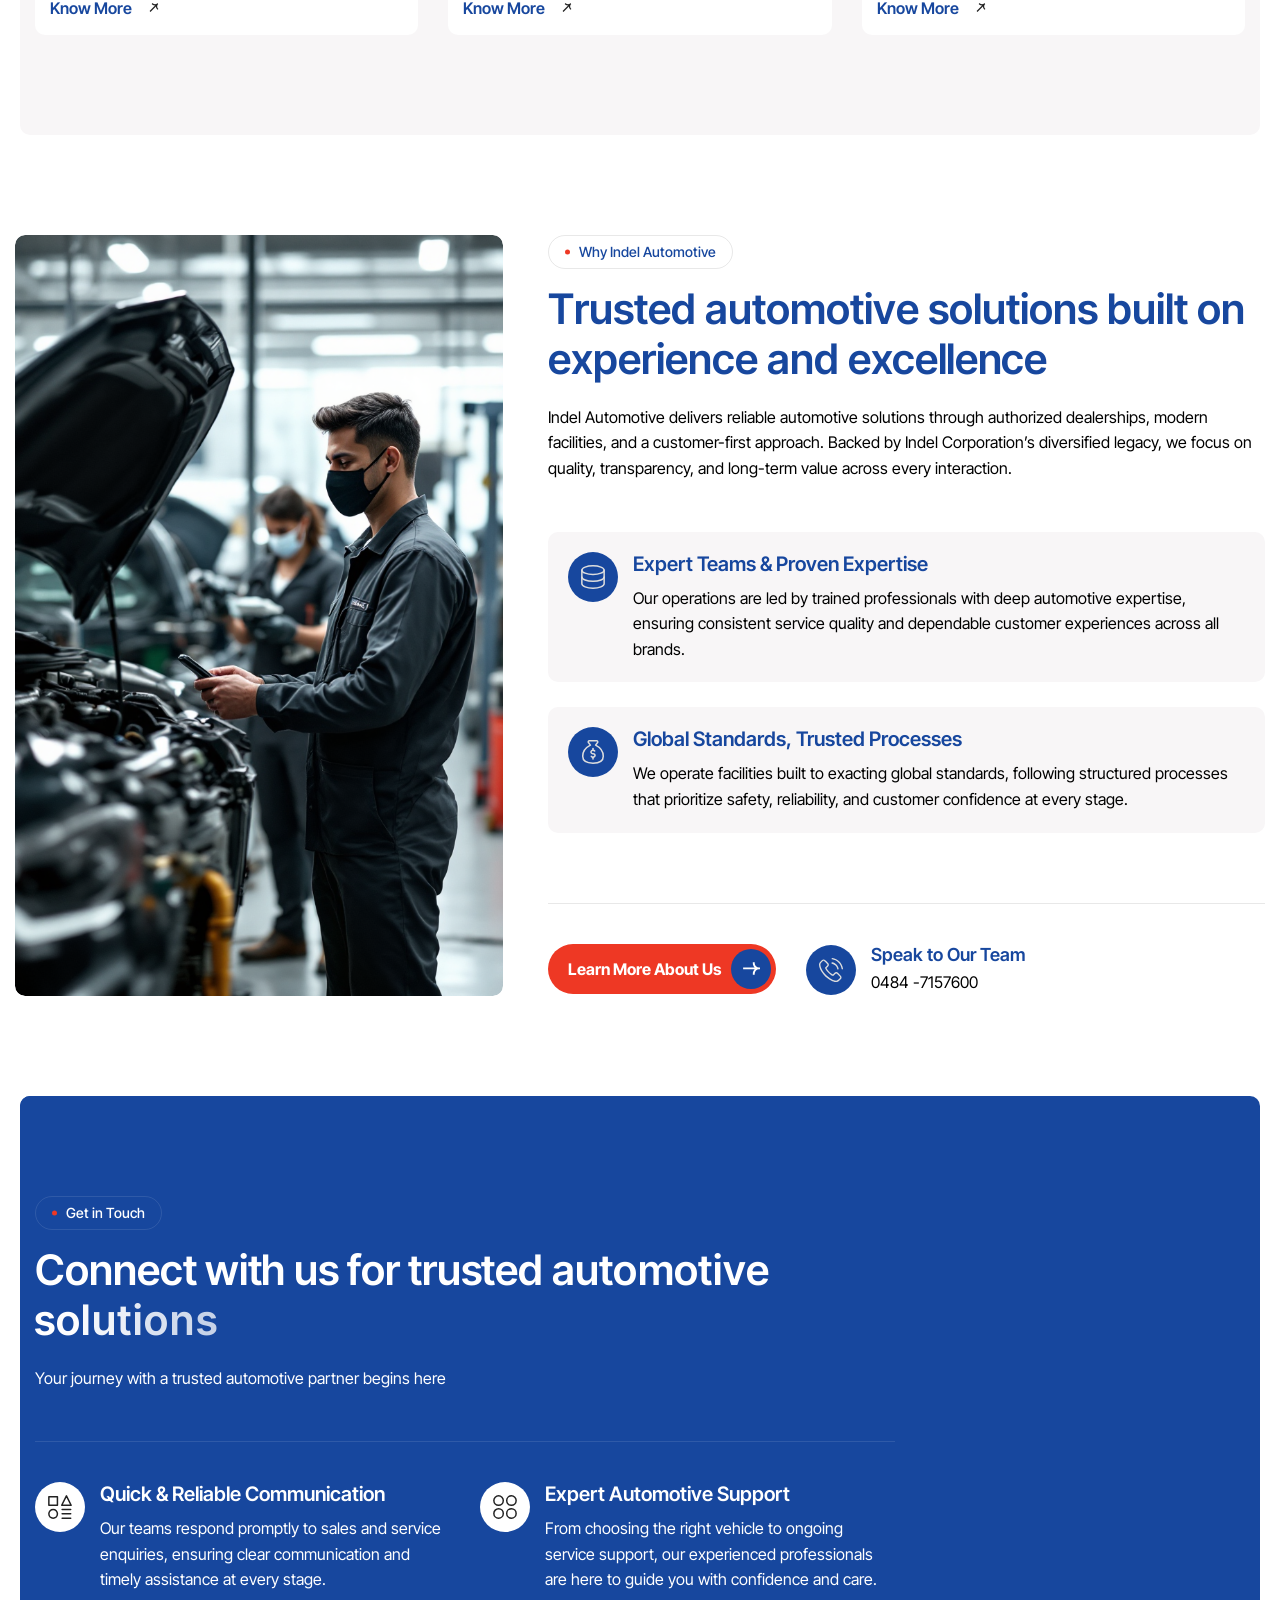
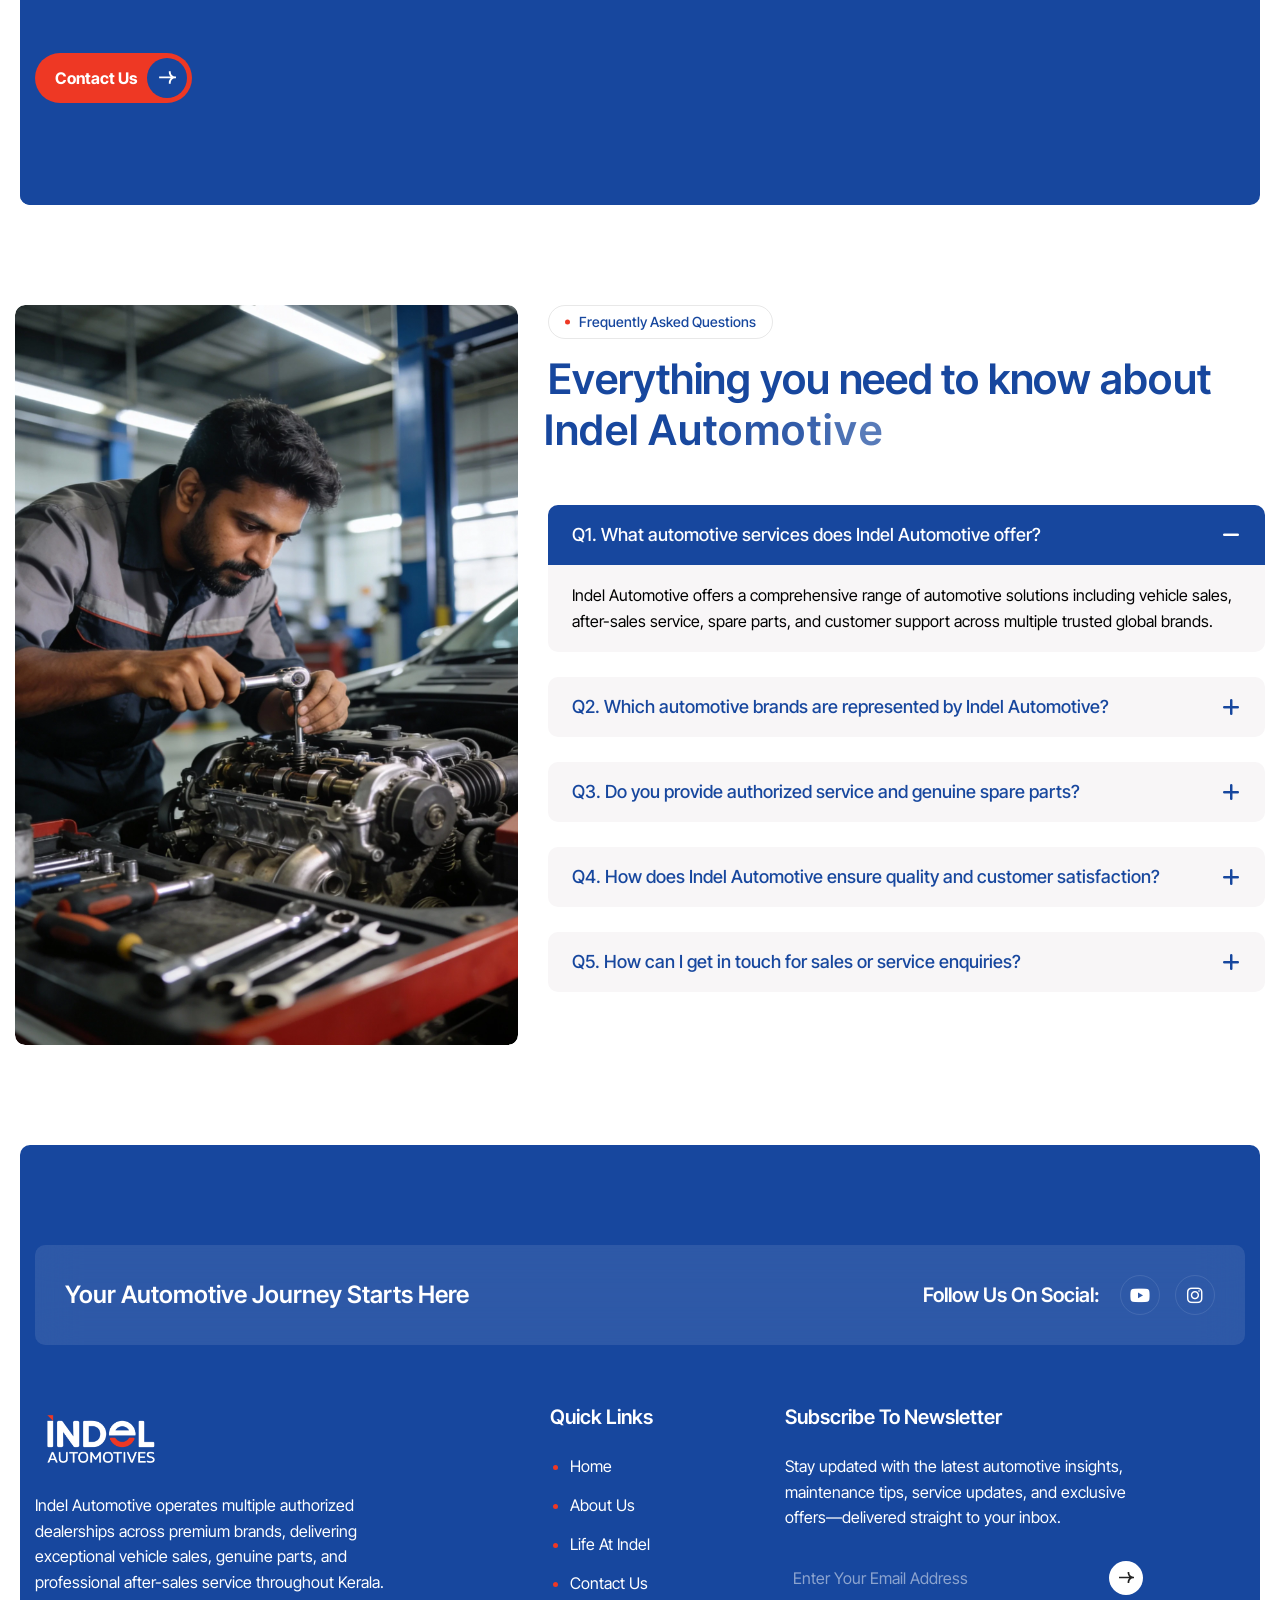
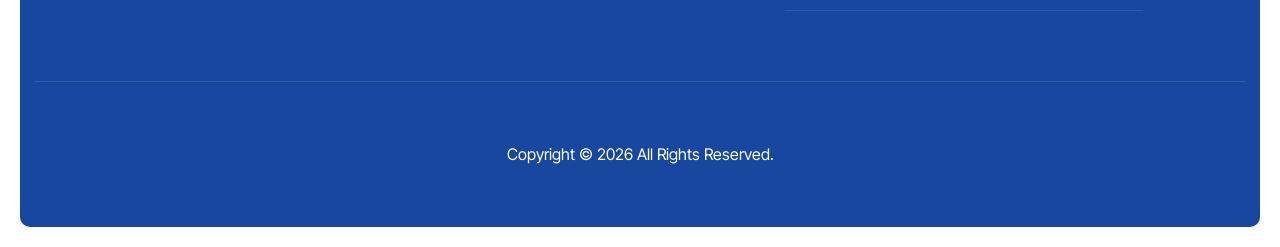
==== commit 2ac4b3b5: "motory" ====
--- a/index.html
+++ b/index.html
@@ -822,7 +822,7 @@
                     <div class="course-item-image">
                       <a href="/motory" data-cursor-text="Know More">
                         <figure class="image-anime">
-                          <img src="images/motory-page.webp" alt="" />
+                          <img src="images/showrooms/motory-new.webp" alt="" />
                         </figure>
                       </a>
                     </div>
